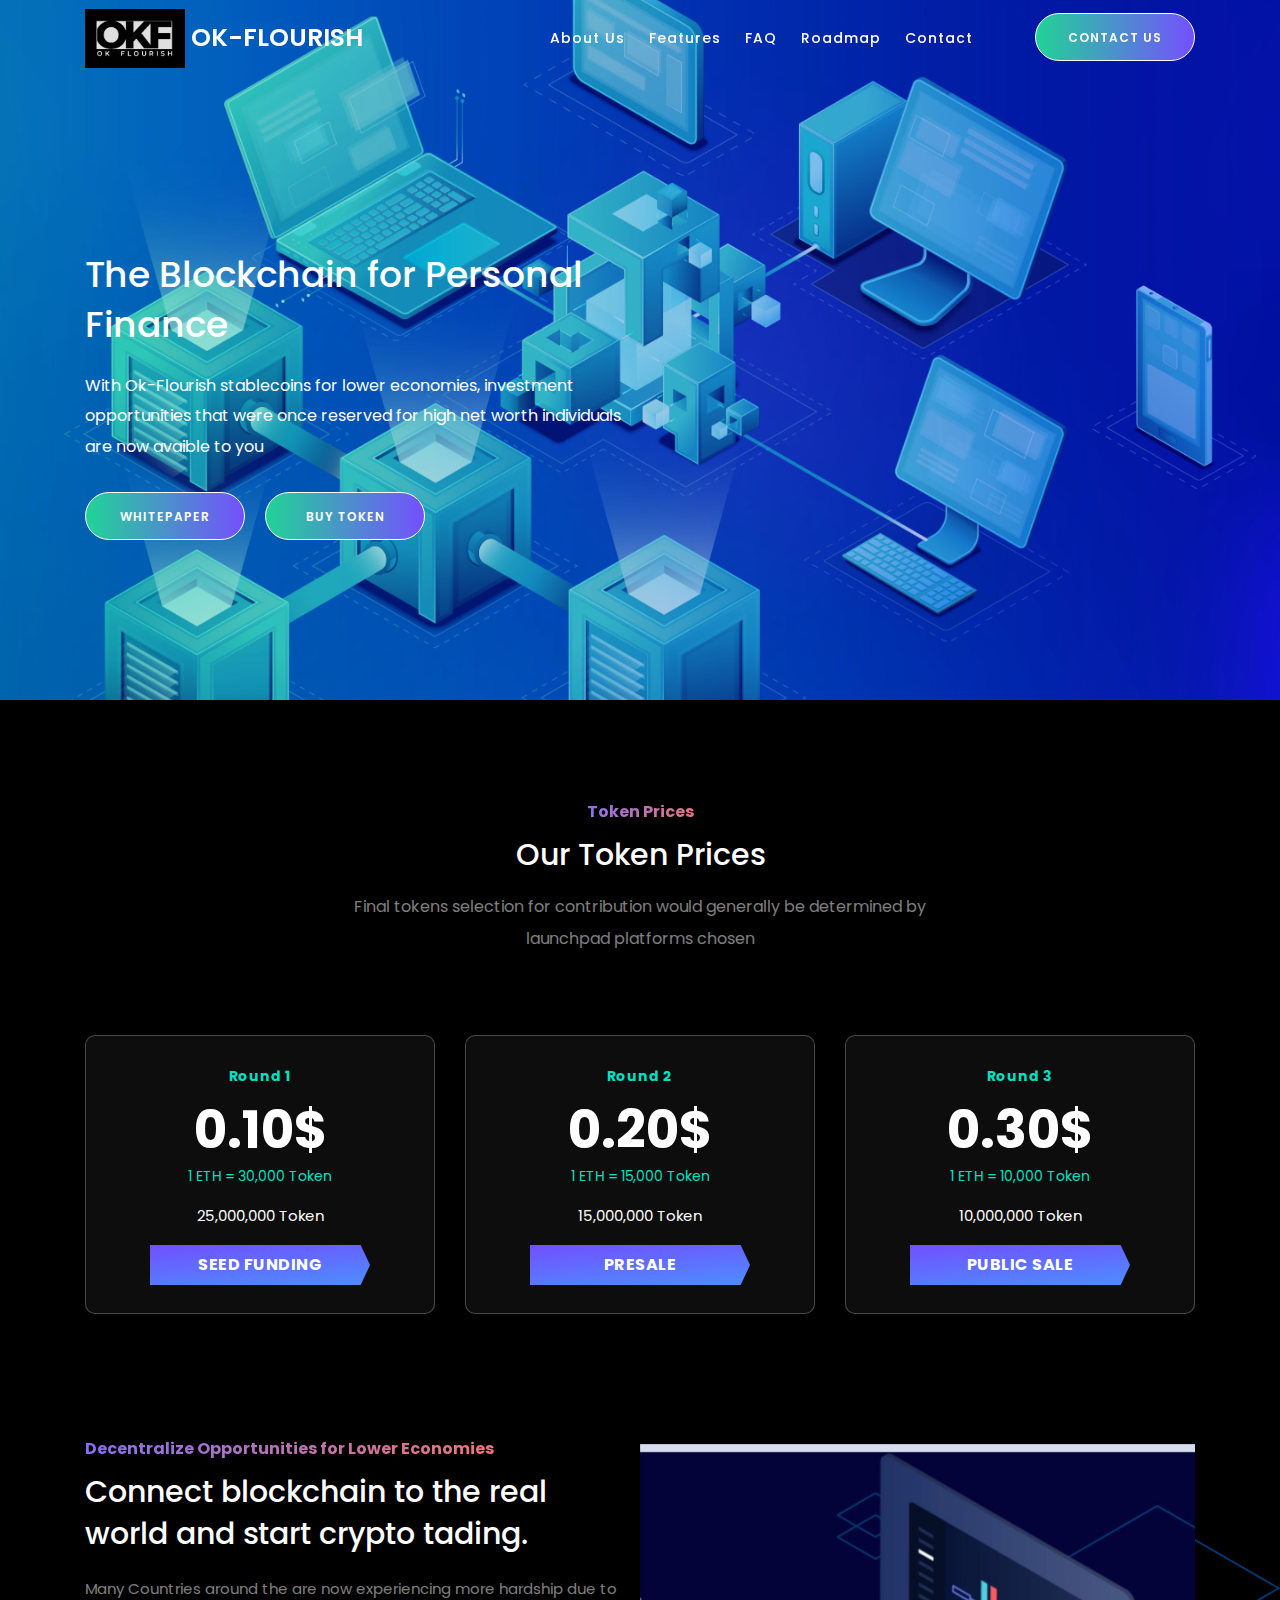
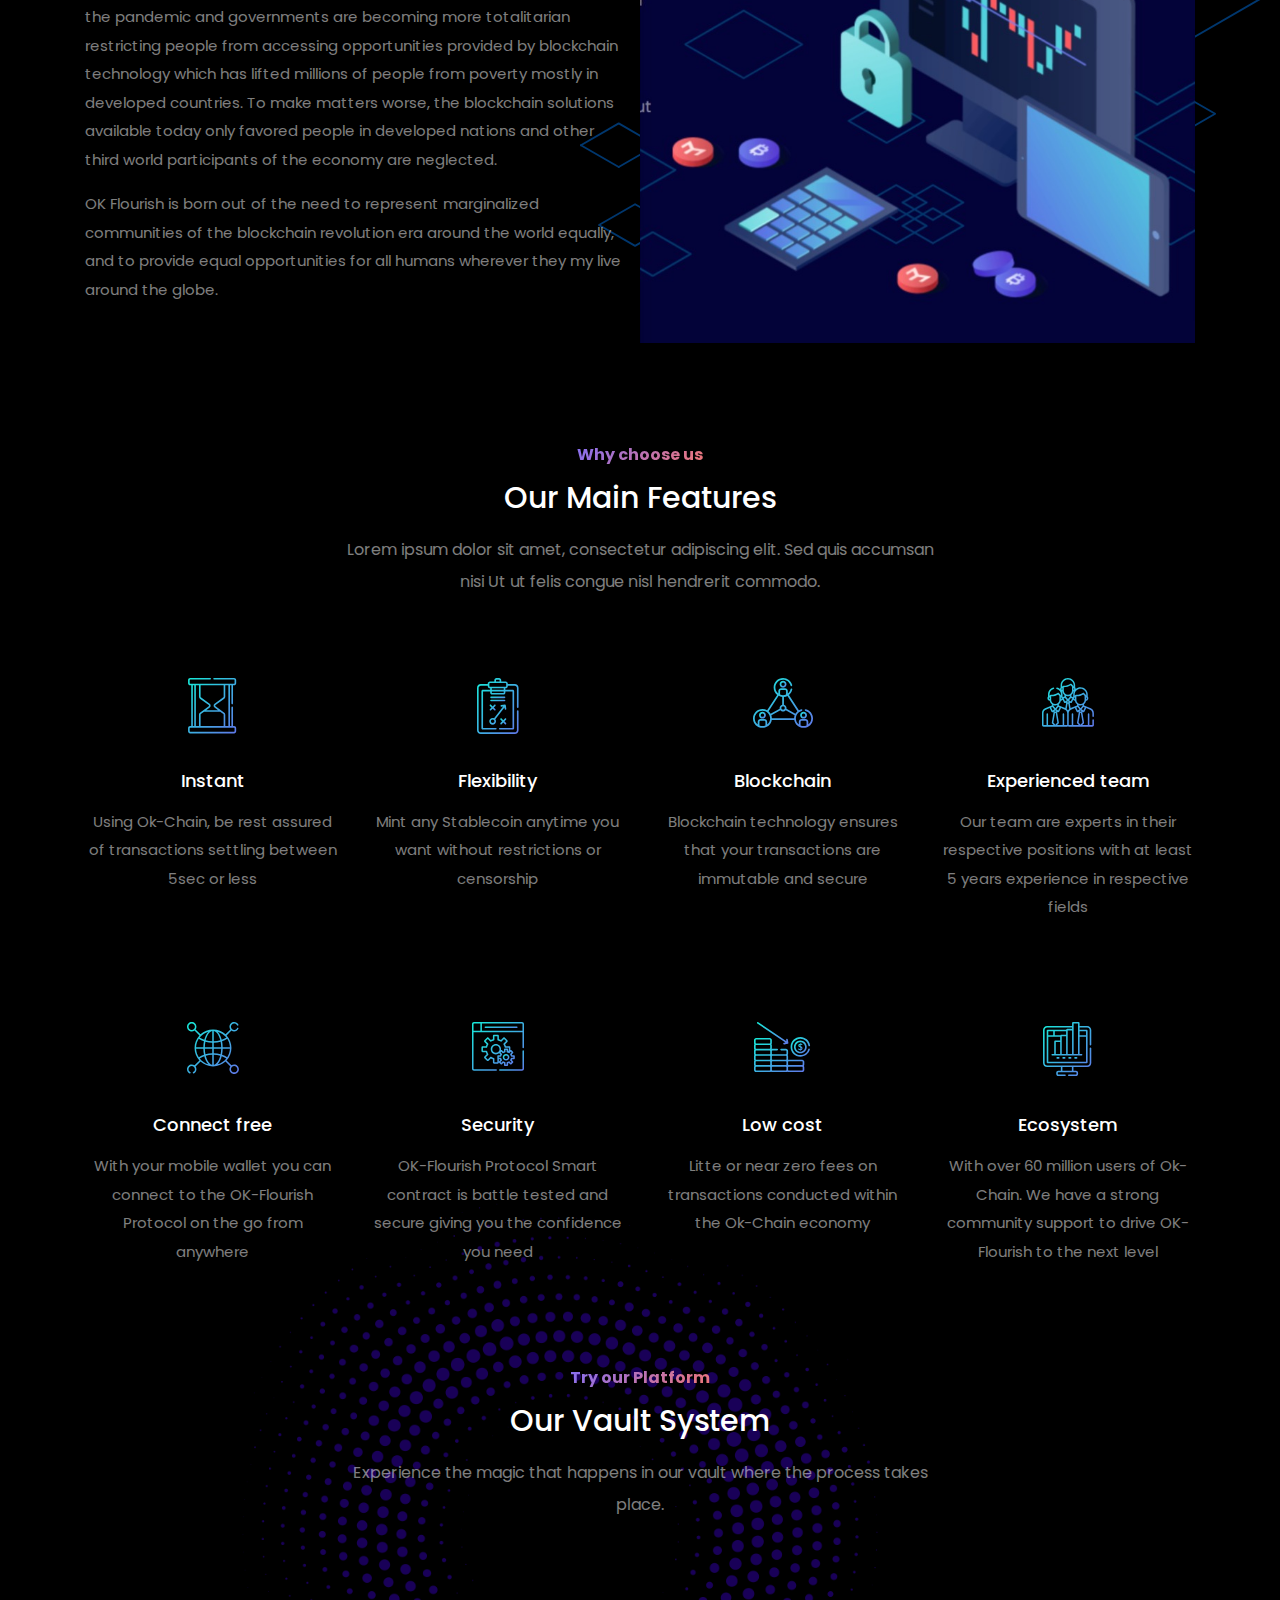
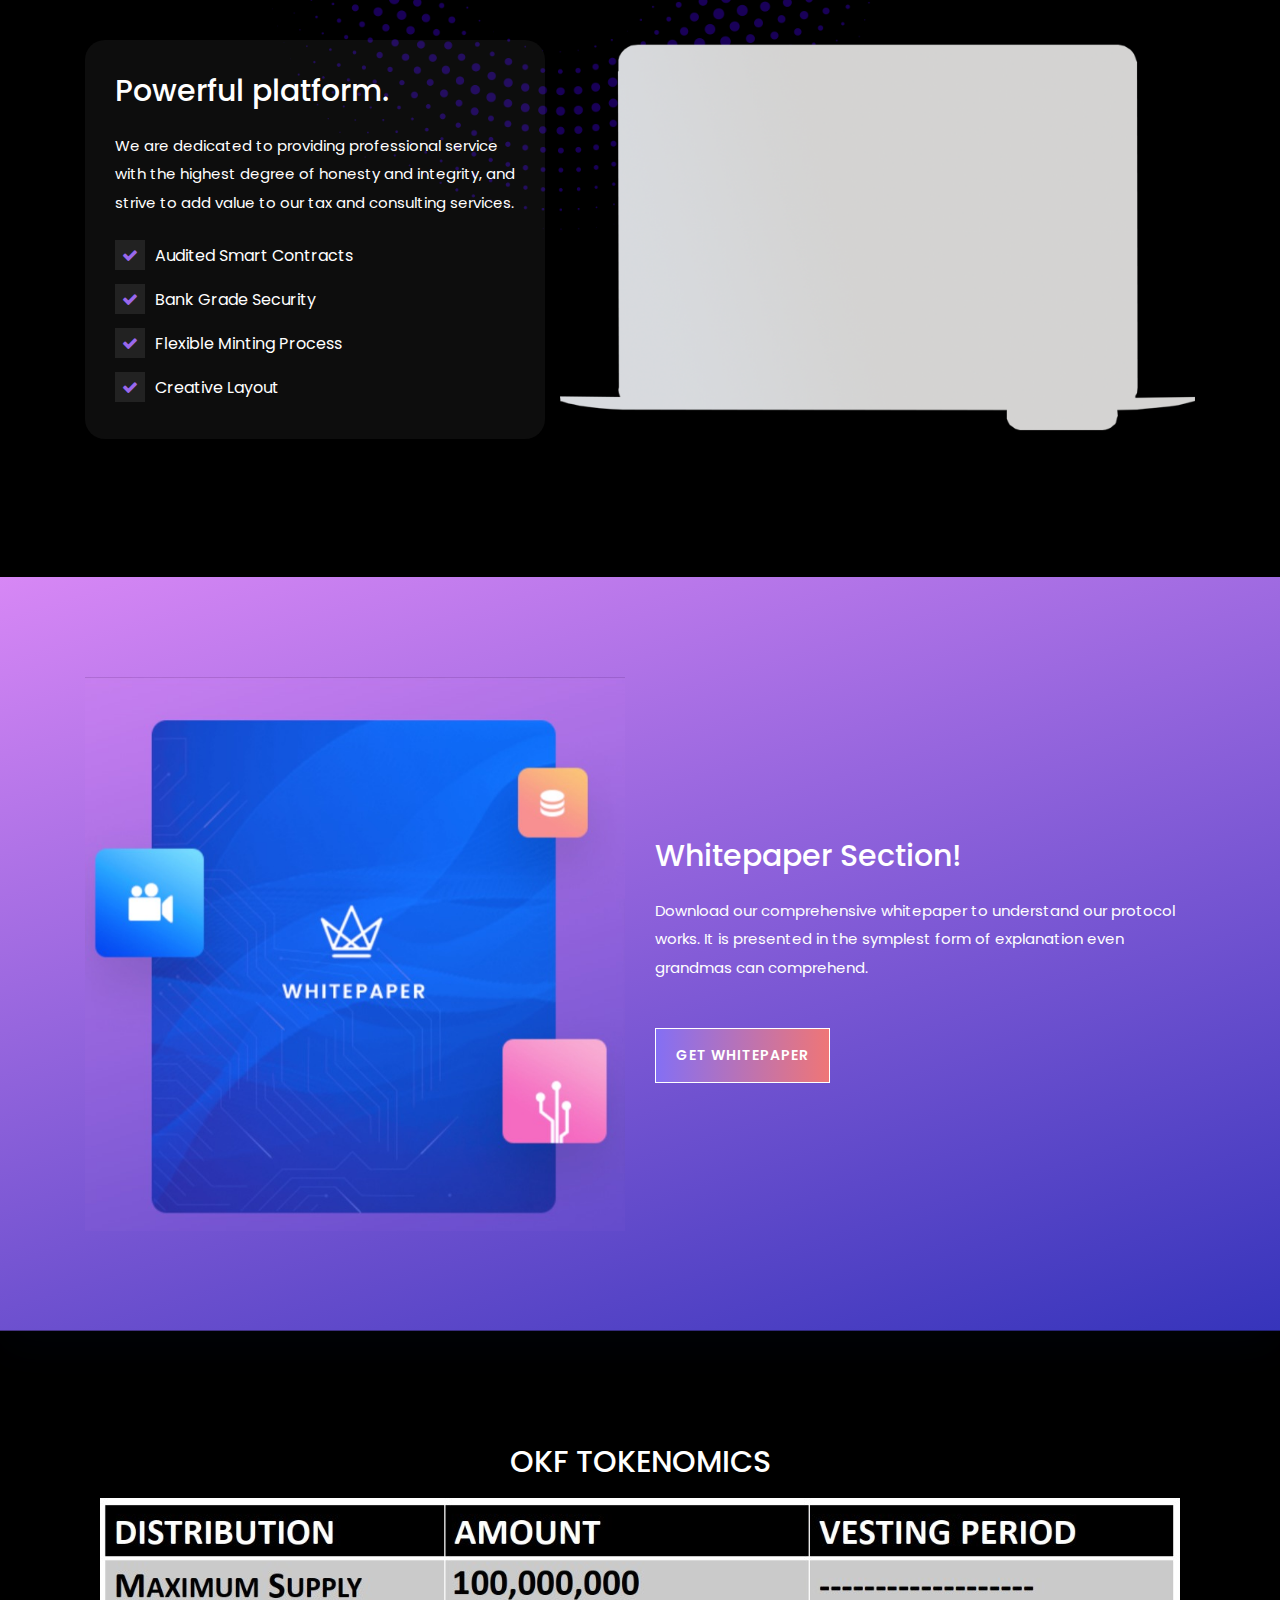
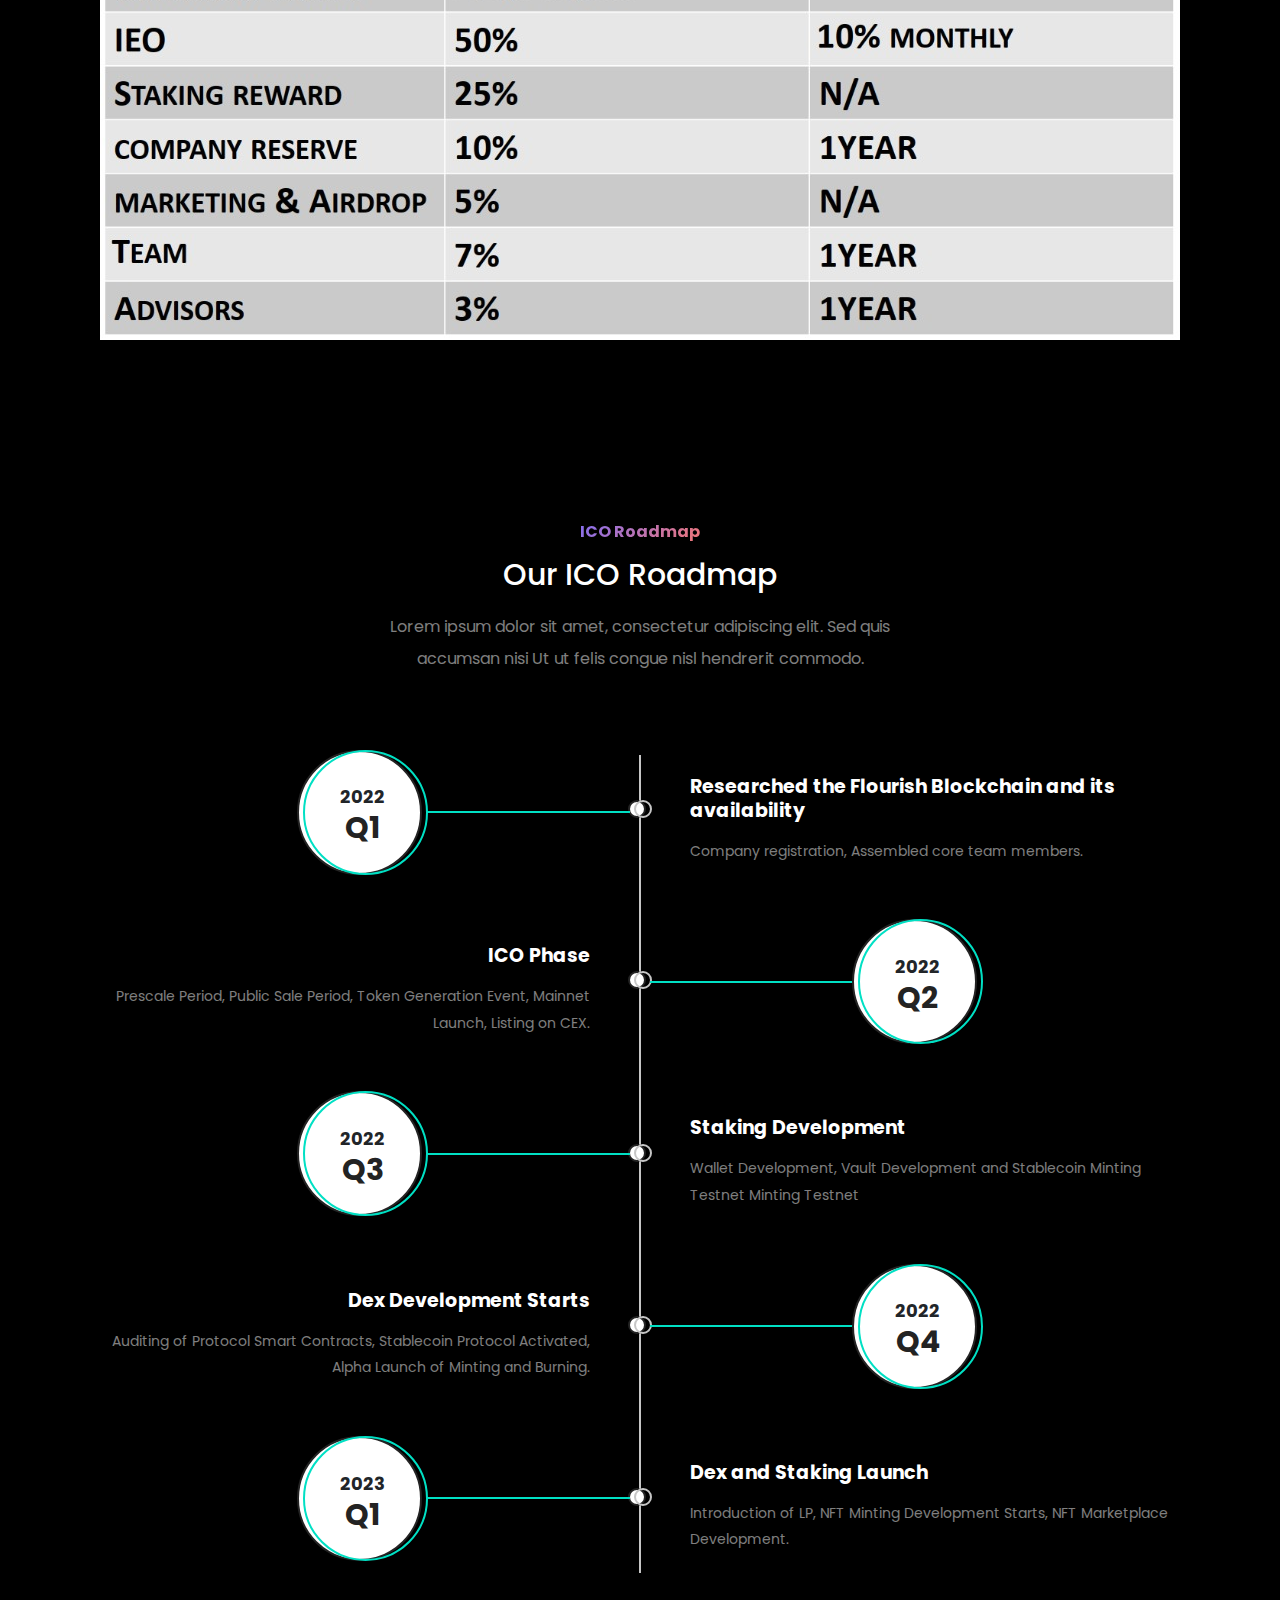
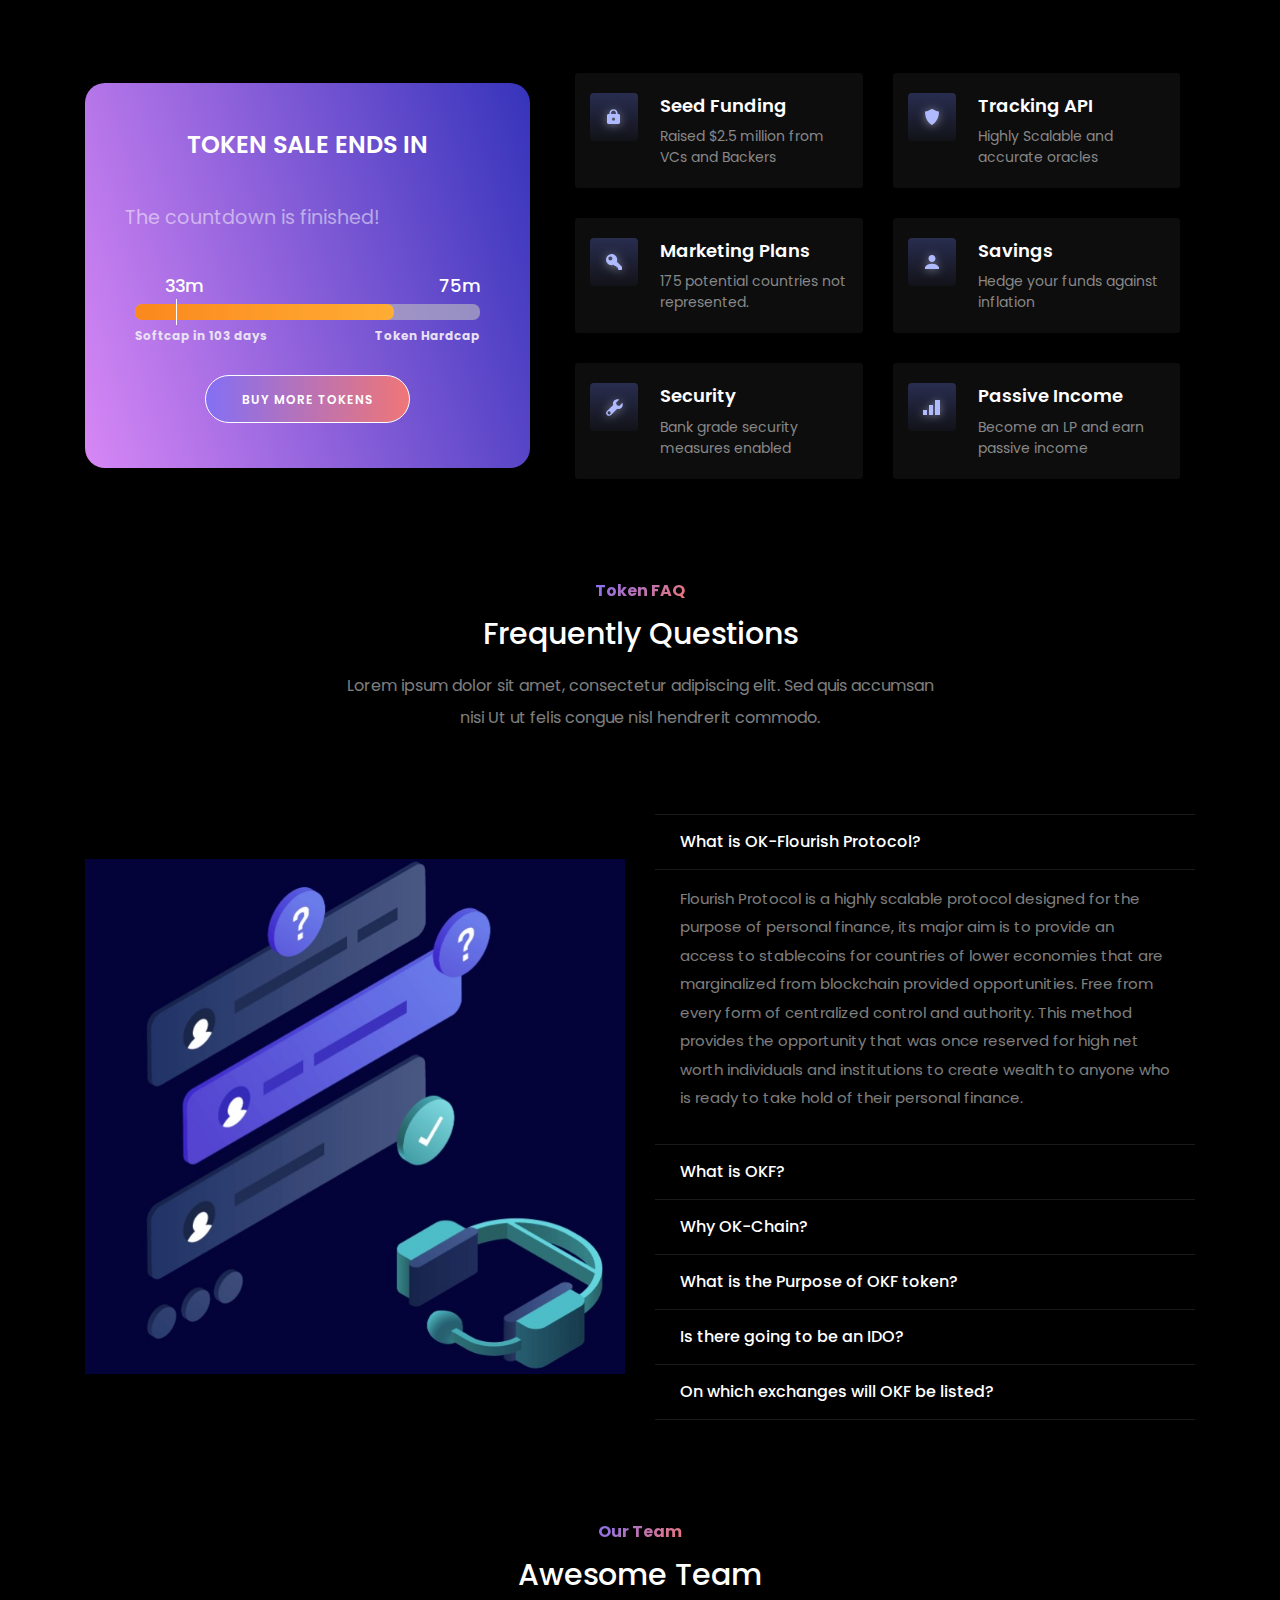
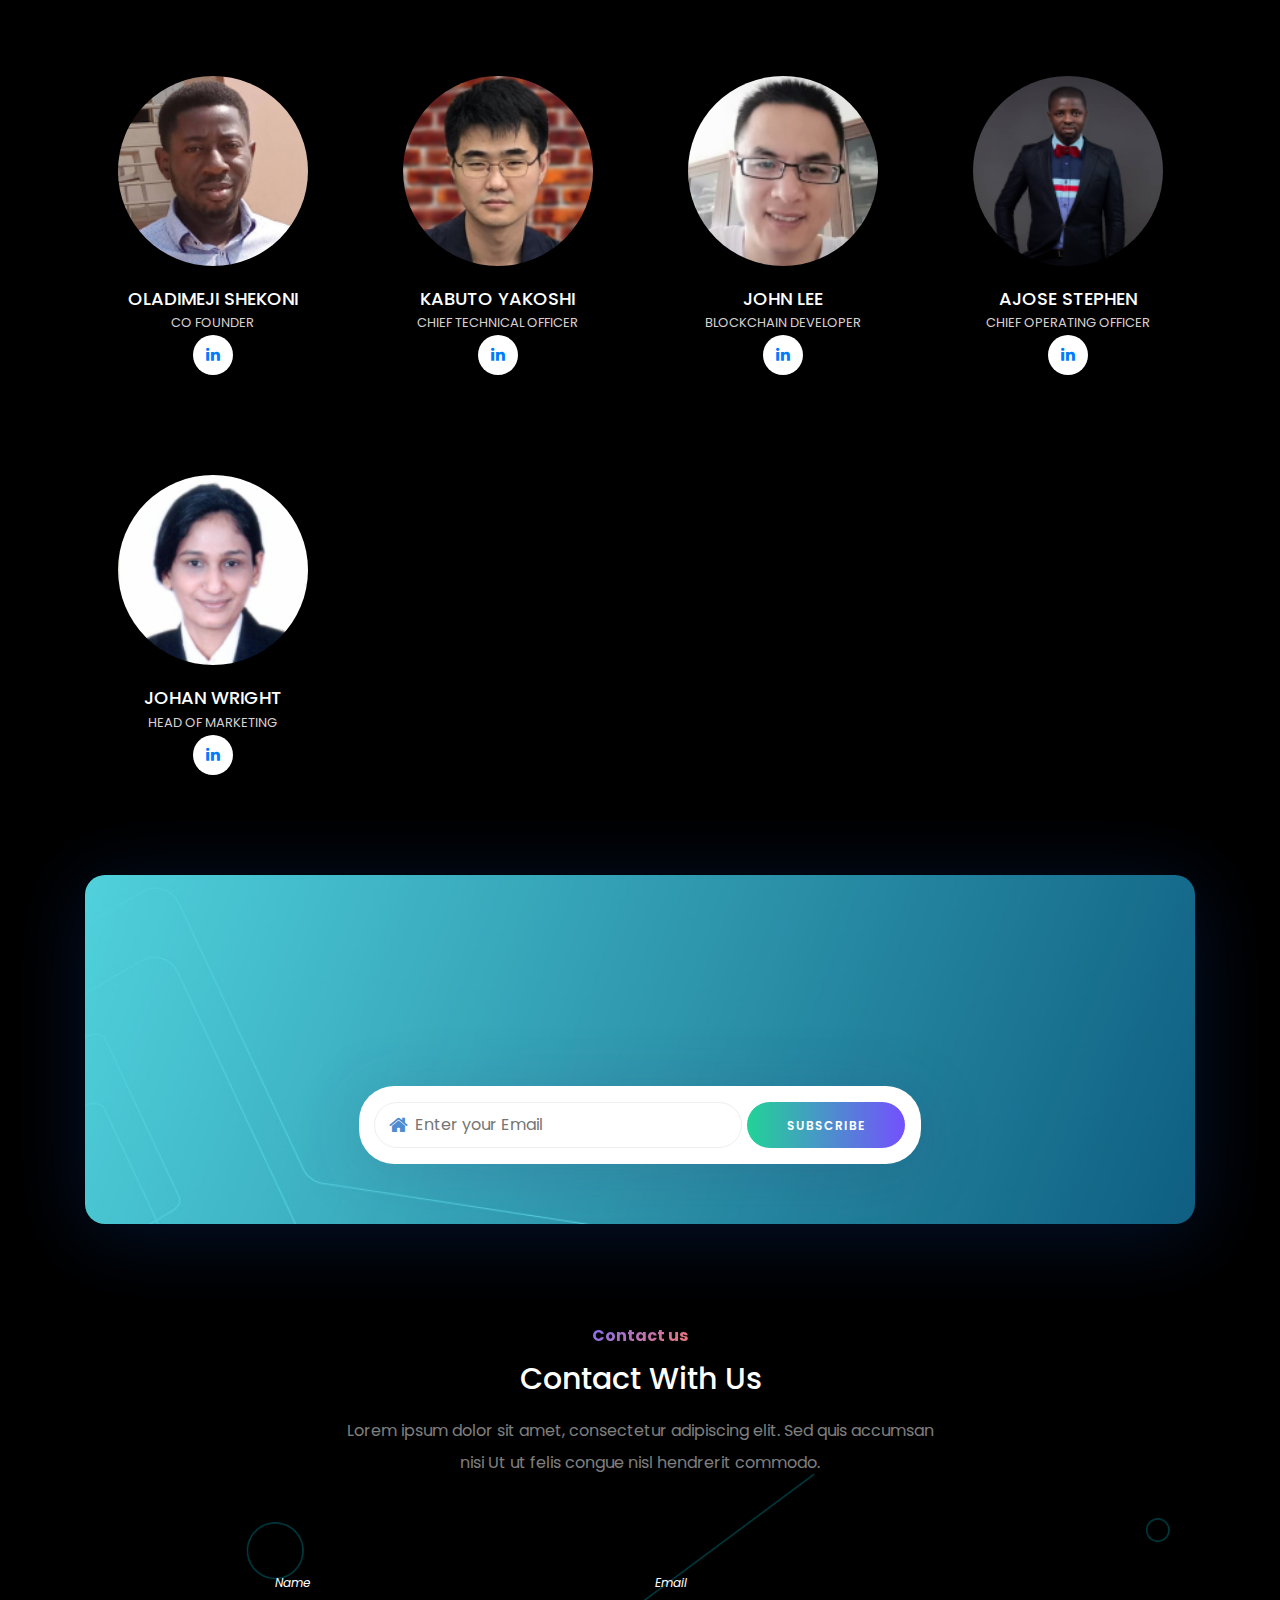
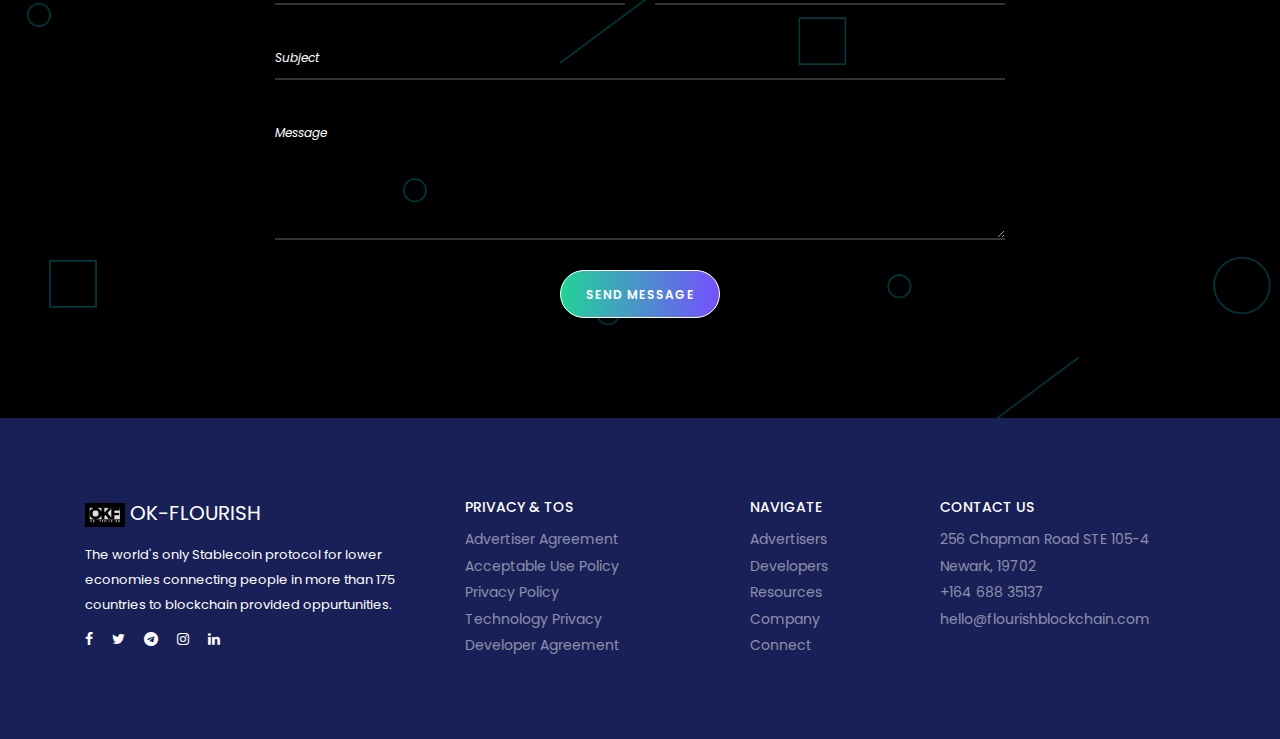
==== index.html @ 5d9175bc "updated content and added images" ====
<!DOCTYPE html>
<html lang="zxx">
  <head>
    <meta charset="UTF-8" />
    <meta name="description" content="" />
    <meta http-equiv="X-UA-Compatible" content="IE=edge" />
    <meta
      name="viewport"
      content="width=device-width, initial-scale=1, shrink-to-fit=no"
    />

    <!-- Title -->
    <title>OKFLOURISH</title>

    <!-- Favicon -->
    <link rel="icon" type="image/x-icon" href="img/new/favicon.ico" />

    <!-- Core Stylesheet -->
    <link rel="stylesheet" href="css/style.css" />

    <!-- Responsive Stylesheet -->
    <link rel="stylesheet" href="css/responsive.css" />
  </head>

  <body class="darker">
    <!-- Preloader -->
    <div id="preloader">
      <div class="preload-content">
        <div id="dream-load"></div>
      </div>
    </div>

    <!-- ##### Header Area Start ##### -->
    <nav class="navbar navbar-expand-lg navbar-white fixed-top" id="banner">
      <div class="container">
        <!-- Brand -->
        <a class="navbar-brand" style="font-variant: small-caps" href="#"
          ><span
            ><img width="100px" src="img/new/okflourish-logo.jpeg" alt="logo"
          /></span>
          OK-FLOURISH</a
        >

        <!-- Toggler/collapsibe Button -->
        <button
          class="navbar-toggler"
          type="button"
          data-toggle="collapse"
          data-target="#collapsibleNavbar"
        >
          <span class="navbar-toggler-icon"></span>
        </button>

        <!-- Navbar links -->
        <div class="collapse navbar-collapse" id="collapsibleNavbar">
          <ul class="navbar-nav ml-auto">
            <!-- <li class="nav-item dropdown">
                        <a class="nav-link dropdown-toggle" href="#" id="navbardrop" data-toggle="dropdown">Home</a>
                        <div class="dropdown-menu">
                            <a class="dropdown-item" href="index-demo-1.html">Home style 1</a>
                            <a class="dropdown-item" href="index-demo-2.html">Home style 2</a>
                            <a class="dropdown-item" href="index-demo-3.html">Home style 3</a>
                            <a class="dropdown-item" href="index-demo-4.html">Home style 4</a>
                            <a class="dropdown-item" href="index-demo-5.html">Home style 5</a>
                            <a class="dropdown-item" href="index-demo-6.html">Home style 6</a>
                        </div>
                    </li> -->
            <li class="nav-item">
              <a class="nav-link" href="#about">About Us</a>
            </li>
            <li class="nav-item">
              <a class="nav-link" href="#services">Features</a>
            </li>
            <li class="nav-item">
              <a class="nav-link" href="#faq">FAQ</a>
            </li>
            <li class="nav-item">
              <a class="nav-link" href="#roadmap">Roadmap</a>
            </li>
            <li class="nav-item">
              <a class="nav-link" href="#contact">Contact</a>
            </li>
            <li class="lh-55px">
              <a href="#" class="btn more-btn ml-50">Contact Us</a>
            </li>
          </ul>
        </div>
      </div>
    </nav>
    <!-- ##### Header Area End ##### -->

    <!-- ##### Welcome Area Start ##### -->
    <section class="hero-section moving section-padding" id="home">
      <!-- Hero Content -->
      <div class="hero-section-content">
        <div class="container">
          <div class="row align-items-center">
            <!-- Welcome Content -->
            <div class="col-12 col-lg-6 col-md-12">
              <div class="welcome-content">
                <div class="promo-section">
                  <!-- <h3 class="special-head dark">Creative landing page template</h3> -->
                </div>
                <h1 class="fadeInUp" data-wow-delay="0.2s">
                  The Blockchain for Personal Finance
                </h1>
                <p class="w-text fadeInUp" data-wow-delay="0.3s">
                  With Ok-Flourish stablecoins for lower economies, investment
                  opportunities that were once reserved for high net worth
                  individuals are now avaible to you
                </p>
                <div class="dream-btn-group fadeInUp" data-wow-delay="0.4s">
                  <a href="#" class="btn more-btn mr-3">Whitepaper</a>
                  <a href="#" class="btn more-btn">Buy Token</a>
                </div>
              </div>
            </div>
            <div class="col-lg-6">
              <div class="illusto-2 fadeInUp" data-wow-delay="0.5s">
                <!-- <img src="img/core-img/about-3.png" alt=""> -->
              </div>
            </div>
          </div>
        </div>
      </div>
    </section>
    <!-- ##### Welcome Area End ##### -->

    <div class="clearfix"></div>
    <!-- You're working in this section  -->
    <section class="features section-padding-100-70">
      <div class="container">
        <div class="section-heading text-center">
          <!-- Dream Dots -->
          <div
            class="dream-dots justify-content-center fadeInUp"
            data-wow-delay="0.2s"
          >
            <span>Token Prices</span>
          </div>
          <h2 class="fadeInUp" data-wow-delay="0.3s">Our Token Prices</h2>
          <p class="fadeInUp" data-wow-delay="0.4s">
            Final tokens selection for contribution would generally be
            determined by launchpad platforms chosen
          </p>
        </div>
        <!-- SEED FUNDING -->
        <div class="row align-items-center">
          <div class="col-lg-4 col-sm-6 col-xs-12">
            <div class="pricing-item">
              <h4>Round 1</h4>
              <h3><strong class="xzc-1-month">0.10$</strong></h3>
              <span>1 ETH = 30,000 Token</span>
              <div class="pricing">25,000,000 Token</div>
              <label><strong>SEED FUNDING</strong></label>
            </div>
          </div>
          <!-- PRESALE -->
          <div class="col-lg-4 col-sm-6 col-xs-12">
            <div class="pricing-item">
              <h4>Round 2</h4>
              <h3><strong class="xzc-1-month">0.20$</strong></h3>
              <span>1 ETH = 15,000 Token</span>
              <div class="pricing">15,000,000 Token</div>
              <label><strong>PRESALE</strong></label>
            </div>
          </div>
          <!-- PUBLIC SALE -->
          <div class="col-lg-4 col-sm-6 col-xs-12">
            <div class="pricing-item">
              <h4>Round 3</h4>
              <h3><strong class="xzc-1-month">0.30$</strong></h3>
              <span>1 ETH = 10,000 Token</span>
              <div class="pricing">10,000,000 Token</div>
              <label><strong>PUBLIC SALE</strong></label>
            </div>
          </div>
          <!-- <div class="col-lg-3 col-sm-6 col-xs-12">
            <div class="pricing-item">
              <h4>Round 4</h4>
              <h3><strong class="xzc-1-month">1.96$</strong></h3>
              <span>1 ETH = 500 Token</span>
              <div class="pricing">15,000,000 Token</div>
              <label><strong>15% bonus</strong></label>
            </div>
          </div> -->
        </div>
      </div>
    </section>

    <!-- ##### About Us Area Start ##### -->
    <section class="about-us-area section-padding-0-100 clearfix">
      <div class="container">
        <div class="row align-items-center">
          <div class="col-12 col-lg-6 offset-lg-0">
            <div class="who-we-contant">
              <div class="dream-dots text-left fadeInUp" data-wow-delay="0.2s">
                <span class="gradient-text"
                  >Decentralize Opportunities for Lower Economies</span
                >
              </div>
              <h4 class="fadeInUp" data-wow-delay="0.3s">
                Connect blockchain to the real world and start crypto tading.
              </h4>
              <p class="fadeInUp" data-wow-delay="0.4s">
                Many Countries around the are now experiencing more hardship due
                to the pandemic and governments are becoming more totalitarian
                restricting people from accessing opportunities provided by
                blockchain technology which has lifted millions of people from
                poverty mostly in developed countries. To make matters worse,
                the blockchain solutions available today only favored people in
                developed nations and other third world participants of the
                economy are neglected.
              </p>
              <p class="fadeInUp" data-wow-delay="0.5s">
                OK Flourish is born out of the need to represent marginalized
                communities of the blockchain revolution era around the world
                equally, and to provide equal opportunities for all humans
                wherever they my live around the globe.
              </p>
              <!-- <a
                class="btn more-btn mt-30 fadeInUp"
                data-wow-delay="0.6s"
                href="#"
                >Read More</a
              > -->
            </div>
          </div>

          <img
            class="supportImg"
            src="img/svg/trading-strokes.svg"
            alt="image"
          />
          <div
            class="col-12 col-lg-6 offset-lg-0 col-md-12 mt-30 no-padding-left"
          >
            <div
              class="welcome-meter floating-anim fadeInUp"
              data-wow-delay="0.7s"
            >
              <img src="img/new/welcome-meter.jpg" alt="" />
            </div>
          </div>
        </div>
      </div>
    </section>
    <!-- ##### About Us Area End ##### -->

    <!-- ##### Our Services Area Start ##### -->
    <section class="our_services_area section-padding-0-0 clearfix">
      <div class="container">
        <div class="section-heading text-center">
          <!-- Dream Dots -->
          <div
            class="dream-dots justify-content-center fadeInUp"
            data-wow-delay="0.2s"
          >
            <span>Why choose us</span>
          </div>
          <h2 class="fadeInUp" data-wow-delay="0.3s">Our Main Features</h2>
          <p class="fadeInUp" data-wow-delay="0.4s">
            Lorem ipsum dolor sit amet, consectetur adipiscing elit. Sed quis
            accumsan nisi Ut ut felis congue nisl hendrerit commodo.
          </p>
        </div>

        <div class="row">
          <div class="col-12 col-md-6 col-lg-3">
            <!-- Content -->
            <div
              class="service_single_content text-center mb-100 fadeInUp"
              data-wow-delay="0.2s"
            >
              <!-- Icon -->
              <div class="service_icon">
                <img src="img/features/feature-1.svg" alt="" />
              </div>
              <h6>Instant</h6>
              <p>
                Using Ok-Chain, be rest assured of transactions settling between
                5sec or less
              </p>
            </div>
          </div>
          <div class="col-12 col-md-6 col-lg-3">
            <!-- Content -->
            <div
              class="service_single_content text-center mb-100 fadeInUp"
              data-wow-delay="0.3s"
            >
              <!-- Icon -->
              <div class="service_icon">
                <img src="img/features/feature-2.svg" alt="" />
              </div>
              <h6>Flexibility</h6>
              <p>
                Mint any Stablecoin anytime you want without restrictions or
                censorship
              </p>
            </div>
          </div>
          <div class="col-12 col-md-6 col-lg-3">
            <!-- Content -->
            <div
              class="service_single_content text-center mb-100 fadeInUp"
              data-wow-delay="0.4s"
            >
              <!-- Icon -->
              <div class="service_icon">
                <img src="img/features/feature-3.svg" alt="" />
              </div>
              <h6>Blockchain</h6>
              <p>
                Blockchain technology ensures that your transactions are
                immutable and secure
              </p>
            </div>
          </div>
          <div class="col-12 col-md-6 col-lg-3">
            <!-- Content -->
            <div
              class="service_single_content text-center mb-100 fadeInUp"
              data-wow-delay="0.5s"
            >
              <!-- Icon -->
              <div class="service_icon">
                <img src="img/features/feature-4.svg" alt="" />
              </div>
              <h6>Experienced team</h6>
              <p>
                Our team are experts in their respective positions with at least
                5 years experience in respective fields
              </p>
            </div>
          </div>
          <div class="col-12 col-md-6 col-lg-3">
            <!-- Content -->
            <div
              class="service_single_content text-center mb-100 fadeInUp"
              data-wow-delay="0.6s"
            >
              <!-- Icon -->
              <div class="service_icon">
                <img src="img/features/feature-5.svg" alt="" />
              </div>
              <h6>Connect free</h6>
              <p>
                With your mobile wallet you can connect to the OK-Flourish
                Protocol on the go from anywhere
              </p>
            </div>
          </div>
          <div class="col-12 col-md-6 col-lg-3">
            <!-- Content -->
            <div
              class="service_single_content text-center mb-100 fadeInUp"
              data-wow-delay="0.7s"
            >
              <!-- Icon -->
              <div class="service_icon">
                <img src="img/features/feature-6.svg" alt="" />
              </div>
              <h6>Security</h6>
              <p>
                OK-Flourish Protocol Smart contract is battle tested and secure
                giving you the confidence you need
              </p>
            </div>
          </div>
          <div class="col-12 col-md-6 col-lg-3">
            <!-- Content -->
            <div
              class="service_single_content text-center mb-100 fadeInUp"
              data-wow-delay="0.7s"
            >
              <!-- Icon -->
              <div class="service_icon">
                <img src="img/features/feature-7.svg" alt="" />
              </div>
              <h6>Low cost</h6>
              <p>
                Litte or near zero fees on transactions conducted within the
                Ok-Chain economy
              </p>
            </div>
          </div>
          <div class="col-12 col-md-6 col-lg-3">
            <!-- Content -->
            <div
              class="service_single_content text-center mb-100 fadeInUp"
              data-wow-delay="0.7s"
            >
              <!-- Icon -->
              <div class="service_icon">
                <img src="img/features/feature-8.svg" alt="" />
              </div>
              <h6>Ecosystem</h6>
              <p>
                With over 60 million users of Ok-Chain. We have a strong
                community support to drive OK-Flourish to the next level
              </p>
            </div>
          </div>
        </div>
      </div>
    </section>

    <section class="features section-padding-0-100">
      <div class="container">
        <div class="section-heading text-center">
          <!-- Dream Dots -->
          <div
            class="dream-dots justify-content-center fadeInUp"
            data-wow-delay="0.2s"
          >
            <span>Try our Platform</span>
          </div>
          <h2 class="fadeInUp" data-wow-delay="0.3s">Our Vault System</h2>
          <p class="fadeInUp" data-wow-delay="0.4s">
            Experience the magic that happens in our vault where the process
            takes place.
          </p>
        </div>
        <div class="row align-items-center">
          <div
            class="service-img-wrapper col-lg-5 col-md-12 col-sm-12 no-padding-right"
          >
            <div class="features-list">
              <div class="who-we-contant">
                <h4 class="w-text fadeInUp" data-wow-delay="0.3s">
                  Powerful platform.
                </h4>
                <p class="w-text fadeInUp" data-wow-delay="0.4s">
                  We are dedicated to providing professional service with the
                  highest degree of honesty and integrity, and strive to add
                  value to our tax and consulting services.
                </p>
              </div>
              <ul class="list-marked">
                <li class="text-white">
                  <i class="fa fa-check"></i>Audited Smart Contracts
                </li>
                <li class="text-white">
                  <i class="fa fa-check"></i>Bank Grade Security
                </li>
                <li class="text-white">
                  <i class="fa fa-check"></i>Flexible Minting Process
                </li>
                <li class="text-white">
                  <i class="fa fa-check"></i>Creative Layout
                </li>
              </ul>
              <!-- <a
                class="btn more-btn mt-30 fadeInUp"
                data-wow-delay="0.6s"
                href="#"
                >Read More</a
              > -->
            </div>
          </div>

          <div class="service-img-wrapper col-lg-7 col-md-12 col-sm-12 mt-s">
            <div class="image-box">
              <img
                src="img/core-img/platform.png"
                class="center-block img-responsive phone-img"
                alt=""
              />
              <img
                src="img/core-img/rings.png"
                class="center-block img-responsive rings"
                alt=""
              />
            </div>
          </div>
        </div>
      </div>
    </section>

    <div class="clearfix"></div>

    <!-- ##### Our Trial Area End ##### -->
    <section class="spread-map download">
      <div class="container">
        <div class="row align-items-center">
          <div class="col-lg-6 col-xs-12">
            <div class="welcome-meter fadeInUp" data-wow-delay="0.7s">
              <img src="img/new/whitepaper.jpg" class="center-block" alt="" />
            </div>
          </div>
          <div class="col-lg-6 col-xs-12 mt-s">
            <div class="who-we-contant">
              <div class="dream-dots text-left fadeInUp" data-wow-delay="0.2s">
                <img src="img/svg/section-icon-11.svg" alt="" />
              </div>
              <h4 class="text-white fadeInUp" data-wow-delay="0.3s">
                <!-- Downoad Our Whitepaper -->
                Whitepaper Section!
              </h4>
              <p class="text-white">
                Download our comprehensive whitepaper to understand our protocol
                works. It is presented in the symplest form of explanation even
                grandmas can comprehend.
              </p>
              <a
                class="btn dream-btn mt-30 fadeInUp"
                data-wow-delay="0.6s"
                href="./docs/OK-Flourish-Whitepaper.pdf"
                target="_blank"
              >
                Get Whitepaper
              </a>
            </div>
          </div>
        </div>
      </div>
    </section>

    <section class="token-distribution section-padding-100-85">
      <div class="container">
        <div class="section-heading text-center">
          <!-- Dream Dots -->
          <div
            class="dream-dots justify-content-center fadeInUp"
            data-wow-delay="0.2s"
          >
            <!-- <span>OUR ICO DISTRIBUTION</span> -->
          </div>
          <h2 class="fadeInUp" data-wow-delay="0.3s">OKF TOKENOMICS</h2>
          <!-- <p class="fadeInUp" data-wow-delay="0.4s">
            Lorem ipsum dolor sit amet, consectetur adipiscing elit. Sed quis
            accumsan nisi Ut ut felis congue nisl hendrerit commodo.
          </p> -->
          <img src="./img/new/okf-tokenomics.jpg" alt="">
        </div>

        <!-- <div class="row align-items-center">
          <div class="col-lg-6 col-sm-12">
            <div class=" ">
              <h2 class="text-center mb-30 fadeInUp" data-wow-delay="0.3s">
                Funds Allocation
              </h2>
              <img
                src="img/core-img/distribution.png"
                class="center-block"
                alt=""
              />
            </div>
          </div>
          <div class="col-lg-6 col-sm-12 mt-s">
            <h2 class="text-center mb-30 fadeInUp" data-wow-delay="0.3s">
              Token Distribution
            </h2>
            <div class="row">
              <div class="col-sm-4">
                <div class="">
                  <img
                    src="img/core-img/graph-11.png"
                    class="center-block"
                    alt=""
                  />
                </div>
              </div>
              <div class="col-sm-8">
                <div class="token-info">
                  <div class="info-wrapper one">
                    <div class="token-icon">12</div>
                    <div class="token-descr">Overhead Token Distribution</div>
                  </div>
                </div>
                <div class="token-info">
                  <div class="info-wrapper two">
                    <div class="token-icon">23</div>
                    <div class="token-descr">Supporting Blockchain</div>
                  </div>
                </div>

                <div class="token-info">
                  <div class="info-wrapper four">
                    <div class="token-icon">08</div>
                    <div class="token-descr">Engineers and R&D</div>
                  </div>
                </div>
                <div class="token-info">
                  <div class="info-wrapper five">
                    <div class="token-icon">07</div>
                    <div class="token-descr">Paltform Operations</div>
                  </div>
                </div>
                <div class="token-info">
                  <div class="info-wrapper three">
                    <div class="token-icon">05</div>
                    <div class="token-descr">Network Growth Marketing</div>
                  </div>
                </div>
                <div class="token-info">
                  <div class="info-wrapper six">
                    <div class="token-icon">08</div>
                    <div class="token-descr">Oracle Network Developers</div>
                  </div>
                </div>
                <div class="token-info">
                  <div class="info-wrapper seven">
                    <div class="token-icon">05</div>
                    <div class="token-descr">Engineers and R&D</div>
                  </div>
                </div>
                <div class="token-info">
                  <div class="info-wrapper eight">
                    <div class="token-icon">27</div>
                    <div class="token-descr">Paltform Operations</div>
                  </div>
                </div>
              </div>
            </div>
          </div>
        </div> -->
      </div>
    </section>

    <section class="roadmap section-padding-0-0" id="roadmap">
      <div class="section-heading text-center">
        <!-- Dream Dots -->
        <div
          class="dream-dots justify-content-center fadeInUp"
          data-wow-delay="0.2s"
        >
          <span>ICO Roadmap</span>
        </div>
        <h2 class="fadeInUp" data-wow-delay="0.3s">Our ICO Roadmap</h2>
        <p class="fadeInUp" data-wow-delay="0.4s">
          Lorem ipsum dolor sit amet, consectetur adipiscing elit. Sed quis
          accumsan nisi Ut ut felis congue nisl hendrerit commodo.
        </p>
      </div>
      <div class="container">
        <div class="row">
          <div class="col-md-12">
            <div class="main-timeline">
              <!-- 1 -->
              <div class="timeline">
                <div class="icon"></div>
                <div class="date-content">
                  <div class="date-outer">
                    <span class="date">
                      <span class="month">2022</span>
                      <span class="year">Q1</span>
                    </span>
                  </div>
                </div>
                <div class="timeline-content">
                  <h5 class="title">
                    Researched the Flourish Blockchain and its availability
                  </h5>
                  <p class="description text-light-gray">
                    Company registration, Assembled core team members.
                  </p>
                </div>
              </div>
              <!-- 2 -->
              <div class="timeline">
                <div class="icon"></div>
                <div class="date-content">
                  <div class="date-outer">
                    <span class="date">
                      <span class="month"> 2022</span>
                      <span class="year">Q2</span>
                    </span>
                  </div>
                </div>
                <div class="timeline-content">
                  <h5 class="title">ICO Phase</h5>
                  <p class="description text-light-gray">
                    Prescale Period, Public Sale Period, Token Generation Event,
                    Mainnet Launch, Listing on CEX.
                  </p>
                </div>
              </div>
              <!-- 3 -->
              <div class="timeline">
                <div class="icon"></div>
                <div class="date-content">
                  <div class="date-outer">
                    <span class="date">
                      <span class="month">2022</span>
                      <span class="year">Q3</span>
                    </span>
                  </div>
                </div>
                <div class="timeline-content">
                  <h5 class="title">Staking Development</h5>
                  <p class="description text-light-gray">
                    Wallet Development, Vault Development and Stablecoin Minting
                    Testnet Minting Testnet
                  </p>
                </div>
              </div>
              <!-- 4 -->
              <div class="timeline">
                <div class="icon"></div>
                <div class="date-content">
                  <div class="date-outer">
                    <span class="date">
                      <span class="month">2022</span>
                      <span class="year">Q4</span>
                    </span>
                  </div>
                </div>
                <div class="timeline-content">
                  <h5 class="title">Dex Development Starts</h5>
                  <p class="description text-light-gray">
                    Auditing of Protocol Smart Contracts, Stablecoin Protocol
                    Activated, Alpha Launch of Minting and Burning.
                  </p>
                </div>
              </div>
              <!-- 5 -->
              <div class="timeline">
                <div class="icon"></div>
                <div class="date-content">
                  <div class="date-outer">
                    <span class="date">
                      <span class="month">2023</span>
                      <span class="year">Q1</span>
                    </span>
                  </div>
                </div>
                <div class="timeline-content">
                  <h5 class="title">Dex and Staking Launch</h5>
                  <p class="description text-light-gray">
                    Introduction of LP, NFT Minting Development Starts, NFT
                    Marketplace Development.
                  </p>
                </div>
              </div>
            </div>
          </div>
        </div>
      </div>
    </section>

    <!-- ##### Token Info Start ##### -->
    <div class="features2 section-padding-100-70">
      <div class="container">
        <div class="row align-items-center">
          <div
            class="col-12 col-lg-5 offset-lg-0 col-md-8 offset-md-2 col-sm-10 offset-sm-1"
          >
            <div class="ico-counter mb-30">
              <div class="counter-down">
                <div class="content">
                  <div class="conuter-header">
                    <h3 class="w-text text-center">TOKEN SALE ENDS IN</h3>
                  </div>
                  <div class="counterdown-content">
                    <!-- Countdown  -->
                    <div class="count-down titled circled text-center">
                      <div class="simple_timer"></div>
                    </div>
                    <div class="ico-progress">
                      <ul class="list-unstyled list-inline clearfix mb-10">
                        <li class="title">33m</li>
                        <li class="strength">75m</li>
                      </ul>
                      <!-- skill strength -->
                      <div class="current-progress">
                        <div
                          class="progress-bar has-gradient"
                          style="width: 75%"
                        ></div>
                      </div>
                      <span class="pull-left">Softcap in 103 days</span>
                      <span class="pull-right">Token Hardcap</span>
                    </div>
                    <div class="text-center">
                      <a
                        class="btn dream-btn mt-30 fadeInUp"
                        data-wow-delay="0.6s"
                        href="#"
                        >Buy More tokens</a
                      >
                    </div>
                  </div>
                </div>
              </div>
            </div>
          </div>
          <div class="col-12 col-lg-7 col-sm-12">
            <div class="col-lg-6 col-md-6 col-sm-12 mt-md-30">
              <div class="services-block-four v2">
                <div class="inner-box">
                  <div class="icon-img-box">
                    <img src="img/features/f1.svg" alt="" />
                  </div>
                  <h3><a href="#">Seed Funding</a></h3>
                  <div class="text">
                    Raised $2.5 million from VCs and Backers
                  </div>
                </div>
              </div>
              <div class="services-block-four v2">
                <div class="inner-box">
                  <div class="icon-img-box">
                    <img src="img/features/f2.svg" alt="" />
                  </div>
                  <h3><a href="#">Marketing Plans</a></h3>
                  <div class="text">
                    175 potential countries not represented.
                    <!-- Taking them one at a time. -->
                  </div>
                </div>
              </div>
              <div class="services-block-four v2">
                <div class="inner-box">
                  <div class="icon-img-box">
                    <img src="img/features/f3.svg" alt="" />
                  </div>
                  <h3><a href="#">Security</a></h3>
                  <div class="text">
                    Bank grade security measures enabled
                    <!-- To ensure funds and safe -->
                  </div>
                </div>
              </div>
            </div>
            <div class="col-lg-6 col-md-6 col-sm-12 mt-md-30 mt-smy-0">
              <div class="services-block-four v2">
                <div class="inner-box">
                  <div class="icon-img-box">
                    <img src="img/features/f4.svg" alt="" />
                  </div>
                  <h3><a href="#">Tracking API</a></h3>
                  <div class="text">
                    Highly Scalable and accurate oracles
                    <!-- deployed.. -->
                  </div>
                </div>
              </div>
              <div class="services-block-four v2">
                <div class="inner-box">
                  <div class="icon-img-box">
                    <img src="img/features/f5.svg" alt="" />
                  </div>
                  <h3><a href="#">Savings</a></h3>
                  <div class="text">
                    Hedge your funds against inflation
                    <!-- by saving in foreign currency. -->
                  </div>
                </div>
              </div>
              <div class="services-block-four v2">
                <div class="inner-box">
                  <div class="icon-img-box">
                    <img src="img/features/f6.svg" alt="" />
                  </div>
                  <h3><a href="#">Passive Income</a></h3>
                  <div class="text">
                    Become an LP and earn passive income
                    <!-- on your crypto. -->
                  </div>
                </div>
              </div>
            </div>
          </div>
        </div>
      </div>
    </div>

    <!-- ##### FAQ & Timeline Area Start ##### -->
    <div class="faq-timeline-area section-padding-0-85" id="faq">
      <div class="container">
        <div class="section-heading text-center">
          <!-- Dream Dots -->
          <div
            class="dream-dots justify-content-center fadeInUp"
            data-wow-delay="0.2s"
          >
            <span>Token FAQ</span>
          </div>
          <h2 class="fadeInUp" data-wow-delay="0.3s">Frequently Questions</h2>
          <p class="fadeInUp" data-wow-delay="0.4s">
            Lorem ipsum dolor sit amet, consectetur adipiscing elit. Sed quis
            accumsan nisi Ut ut felis congue nisl hendrerit commodo.
          </p>
        </div>
        <div class="row align-items-center">
          <div
            class="col-12 col-lg-6 offset-lg-0 col-md-8 offset-md-2 col-sm-12"
          >
            <img
              src="img/new/faq.jpg"
              alt=""
              class="center-block img-responsive"
            />
          </div>
          <div class="col-12 col-lg-6 col-md-12">
            <div class="dream-faq-area mt-s">
              <dl style="margin-bottom: 0">
                <!-- Single FAQ Area -->
                <dt class="wave fadeInUp" data-wow-delay="0.2s">
                  What is OK-Flourish Protocol?
                </dt>
                <dd class="fadeInUp" data-wow-delay="0.3s">
                  <p>
                    Flourish Protocol is a highly scalable protocol designed for
                    the purpose of personal finance, its major aim is to provide
                    an access to stablecoins for countries of lower economies
                    that are marginalized from blockchain provided
                    opportunities. Free from every form of centralized control
                    and authority. This method provides the opportunity that was
                    once reserved for high net worth individuals and
                    institutions to create wealth to anyone who is ready to take
                    hold of their personal finance.
                  </p>
                </dd>
                <!-- Single FAQ Area -->
                <dt class="wave fadeInUp" data-wow-delay="0.3s">
                  What is OKF?
                </dt>
                <dd>
                  <p>
                    OKF is the ticker for OK-Flourish Protocol which is built on
                    OK-Chain
                  </p>
                </dd>
                <!-- Single FAQ Area -->
                <dt class="wave fadeInUp" data-wow-delay="0.4s">
                  Why OK-Chain?
                </dt>
                <dd>
                  <p>
                    To achieve our vision we need a blockchain that is very
                    cheap in transaction fees, highly scalable, fast and EVM
                    compatible, no other Blockchain satisfies this conditions
                    better than OK-Chain
                  </p>
                </dd>
                <!-- Single FAQ Area -->
                <dt class="wave fadeInUp" data-wow-delay="0.5s">
                  What is the Purpose of OKF token?
                </dt>
                <dd>
                  <p>
                    OKF token is used together with other stablecoin like USDT
                    as a collateral to mint any stablecoin of your choice and it
                    has a maximum supply of 100,000,000
                  </p>
                </dd>
                <!-- Single FAQ Area -->
                <dt class="wave fadeInUp" data-wow-delay="0.5s">
                  Is there going to be an IDO?
                </dt>
                <dd>
                  <p>
                    Yes! We are going to have ICO on a public exchange wich will
                    be annouced soon after pre-sale has been completed. Stay
                    tuned to all our annoucement channels to get update on
                    latest development.
                  </p>
                </dd>
                <!-- Single FAQ Area -->
                <dt class="wave fadeInUp" data-wow-delay="0.5s">
                  On which exchanges will OKF be listed?
                </dt>
                <dd>
                  <p>
                    OKF will be listed on both Centralized and Decentralized
                    Exchanges. Since we shall be developing our own DEX, which
                    may take a little time. FLB would first be listed on
                    centralized exchanges shortly after ICO is completed.
                  </p>
                </dd>
              </dl>
            </div>
          </div>
        </div>
      </div>
    </div>
    <!-- ##### FAQ & Timeline Area End ##### -->

    <!-- ##### Team Area Start ##### -->
    <section class="our_team_area section-padding-100-0 clearfix" id="team">
      <div class="container">
        <div class="row">
          <div class="col-12">
            <div class="section-heading text-center">
              <!-- Dream Dots -->
              <div
                class="dream-dots justify-content-center fadeInUp"
                data-wow-delay="0.2s"
              >
                <span>Our Team</span>
              </div>
              <h2 class="fadeInUp" data-wow-delay="0.3s">Awesome Team</h2>
              <!-- <p class="fadeInUp" data-wow-delay="0.4s">
                Lorem ipsum dolor sit amet, consectetur adipiscing elit. Sed
                quis accumsan nisi Ut ut felis congue nisl hendrerit commodo.
              </p> -->
            </div>
          </div>
        </div>

        <div class="row">
          <!-- Oladimeji Shekoni -->
          <div class="col-12 col-sm-6 col-lg-3">
            <div class="single-team-member fadeInUp" data-wow-delay="0.2s">
              <!-- Image -->
              <div class="team-member-thumb">
                <img
                  src="img/new/team/oladimeji-shekoni.png"
                  class="center-block"
                  alt=""
                />
              </div>
              <!-- Team Info -->
              <div class="team-info">
                <h5 class="w-text">Oladimeji Shekoni</h5>
                <p class="g-text">Co Founder</p>
              </div>
              <!-- Social Icon -->
              <div class="team-member-social-icon">
                <a href="https://www.linkedin.com/in/oladimejishekoni"
                  ><i class="fa fa-linkedin"></i
                ></a>
              </div>
            </div>
          </div>

          <!-- Kabuto Yakoshi -->
          <div class="col-12 col-sm-6 col-lg-3">
            <div class="single-team-member fadeInUp" data-wow-delay="0.3s">
              <!-- Image -->
              <div class="team-member-thumb">
                <img
                  src="img/new/team/kabuto-yakoshi.png"
                  class="center-block"
                  alt=""
                />
              </div>
              <!-- Team Info -->
              <div class="team-info">
                <h5 class="w-text">Kabuto Yakoshi</h5>
                <p class="g-text">Chief Technical Officer</p>
              </div>
              <!-- Social Icon -->
              <div class="team-member-social-icon">
                <a href="https://www.linkedin.com/in/kabuto-yakushi-a07614202/"
                  ><i class="fa fa-linkedin"></i
                ></a>
              </div>
            </div>
          </div>

          <!-- John Lee -->
          <div class="col-12 col-sm-6 col-lg-3">
            <div class="single-team-member fadeInUp" data-wow-delay="0.4s">
              <!-- Image -->
              <div class="team-member-thumb">
                <img
                  src="img/new/team/john-lee.png"
                  class="center-block"
                  alt=""
                />
              </div>
              <!-- Team Info -->
              <div class="team-info">
                <h5 class="w-text">John Lee</h5>
                <p class="g-text">Blockchain Developer</p>
              </div>
              <!-- Social Icon -->
              <div class="team-member-social-icon">
                <a href="https://www.linkedin.com/in/john-lee-3097a9222/"
                  ><i class="fa fa-linkedin"></i
                ></a>
              </div>
            </div>
          </div>

          <!-- Ajose Stephen -->
          <div class="col-12 col-sm-6 col-lg-3">
            <div class="single-team-member fadeInUp" data-wow-delay="0.5s">
              <!-- Image -->
              <div class="team-member-thumb">
                <img
                  src="img/new/team/ajose-stephen.png"
                  class="center-block"
                  alt=""
                />
              </div>
              <!-- Team Info -->
              <div class="team-info">
                <h5 class="w-text">Ajose Stephen</h5>
                <p class="g-text">Chief Operating Officer</p>
              </div>
              <!-- Icon -->
              <div class="team-member-social-icon">
                <a href="https://www.linkedin.com/in/stephen-ajose-047a1bb4/"
                  ><i class="fa fa-linkedin"></i
                ></a>
              </div>
            </div>
          </div>

          <!-- Hedge Pooja -->
          <div class="col-12 col-sm-6 col-lg-3">
            <div class="single-team-member fadeInUp" data-wow-delay="0.5s">
              <!-- Image -->
              <div class="team-member-thumb">
                <img
                  src="img/new/team/hedge-pooja.png"
                  class="center-block"
                  alt=""
                />
              </div>
              <!-- Team Info -->
              <div class="team-info">
                <h5 class="w-text">Johan Wright</h5>
                <p class="g-text">Head of Marketing</p>
              </div>
              <!-- Icon -->
              <!-- <div class="team-social-icon"> -->
              <div class="team-member-social-icon">
                <a href="https://www.linkedin.com/in/hegde-pooja"
                  ><i class="fa fa-linkedin"></i
                ></a>
              </div>
            </div>
          </div>
        </div>
      </div>
    </section>
    <!-- ##### Team Area End ##### -->

    <section class="container">
      <div class="subscribe section-padding-0-100">
        <div class="row">
          <div class="col-sm-12">
            <div class="subscribe-wrapper">
              <div class="section-heading text-center">
                <h2 class="wow fadeInUp" data-wow-delay="0.3s">
                  Don’t Miss ICO News And Updates!
                </h2>
                <p class="wow fadeInUp" data-wow-delay="0.4s">
                  Lorem ipsum dolor sit amet, consectetur adipiscing elit. Sed
                  quis accumsan nisi Ut ut felis congue nisl hendrerit commodo.
                </p>
              </div>
              <div class="service-text text-center">
                <div class="subscribe-section has-shadow">
                  <div class="input-wrapper">
                    <i class="fa fa-home"></i>
                    <input type="email" placeholder="Enter your Email" />
                  </div>
                  <button class="btn more-btn">Subscribe</button>
                </div>
              </div>
            </div>
          </div>
        </div>
      </div>
    </section>

    <!-- ##### Footer Area Start ##### -->
    <footer
      class="footer-area bg-img"
      style="background-image: url(img/core-img/pattern.png)"
    >
      <!-- ##### Contact Area Start ##### -->
      <div class="contact_us_area section-padding-0-0" id="contact">
        <div class="container">
          <div class="row">
            <div class="col-12">
              <div class="section-heading text-center">
                <!-- Dream Dots -->
                <div
                  class="dream-dots justify-content-center fadeInUp"
                  data-wow-delay="0.2s"
                >
                  <span class="gradient-text">Contact us</span>
                </div>
                <h2 class="fadeInUp" data-wow-delay="0.3s">Contact With Us</h2>
                <p class="fadeInUp" data-wow-delay="0.4s">
                  Lorem ipsum dolor sit amet, consectetur adipiscing elit. Sed
                  quis accumsan nisi Ut ut felis congue nisl hendrerit commodo.
                </p>
              </div>
            </div>
          </div>

          <!-- Contact Form -->
          <div class="row justify-content-center">
            <div class="col-12 col-md-10 col-lg-8">
              <div class="contact_form">
                <form
                  action="#"
                  method="post"
                  id="main_contact_form"
                  novalidate
                >
                  <div class="row">
                    <div class="col-12">
                      <div id="success_fail_info"></div>
                    </div>

                    <div class="col-12 col-md-6">
                      <div class="group fadeInUp" data-wow-delay="0.2s">
                        <input type="text" name="name" id="name" required />
                        <span class="highlight"></span>
                        <span class="bar"></span>
                        <label>Name</label>
                      </div>
                    </div>
                    <div class="col-12 col-md-6">
                      <div class="group fadeInUp" data-wow-delay="0.3s">
                        <input type="text" name="email" id="email" required />
                        <span class="highlight"></span>
                        <span class="bar"></span>
                        <label>Email</label>
                      </div>
                    </div>
                    <div class="col-12">
                      <div class="group fadeInUp" data-wow-delay="0.4s">
                        <input
                          type="text"
                          name="subject"
                          id="subject"
                          required
                        />
                        <span class="highlight"></span>
                        <span class="bar"></span>
                        <label>Subject</label>
                      </div>
                    </div>
                    <div class="col-12">
                      <div class="group fadeInUp" data-wow-delay="0.5s">
                        <textarea
                          name="message"
                          id="message"
                          required
                        ></textarea>
                        <span class="highlight"></span>
                        <span class="bar"></span>
                        <label>Message</label>
                      </div>
                    </div>
                    <div
                      class="col-12 text-center fadeInUp"
                      data-wow-delay="0.6s"
                    >
                      <button type="submit" class="btn more-btn">
                        Send Message
                      </button>
                    </div>
                  </div>
                </form>
              </div>
            </div>
          </div>
        </div>
      </div>
      <!-- ##### Contact Area End ##### -->

      <div class="footer-content-area">
        <div class="container">
          <div class="row">
            <div class="col-12 col-lg-4 col-md-6">
              <div class="footer-copywrite-info">
                <!-- Copywrite -->
                <div class="copywrite_text fadeInUp" data-wow-delay="0.2s">
                  <div class="footer-logo">
                    <a href="#"
                      ><img
                        src="img/new/okflourish-logo.jpeg"
                        alt="logo"
                        style="font-variant: small-caps"
                      />
                      OK-FLOURISH
                    </a>
                  </div>
                  <p>
                    The world's only Stablecoin protocol for lower economies
                    connecting people in more than 175 countries to blockchain
                    provided oppurtunities.
                  </p>
                </div>
                <!-- Social Icon -->
                <div class="footer-social-info fadeInUp" data-wow-delay="0.4s">
                  <a href="https://web.facebook.com/flblockchain"
                    ><i class="fa fa-facebook" aria-hidden="true"></i
                  ></a>
                  <a
                    href="https://twitter.com/FlourishBlockc1?t=tZdS4EyW0vzWZ9ckaj5zFQ&s=08"
                  >
                    <i class="fa fa-twitter" aria-hidden="true"></i
                  ></a>
                  <a href="https://t.me/+sIMTlX_Ni4UwMzQ0"
                    ><i class="fa fa-telegram" aria-hidden="true"></i
                  ></a>
                  <a href="#"
                    ><i class="fa fa-instagram" aria-hidden="true"></i
                  ></a>
                  <a href="#"
                    ><i class="fa fa-linkedin" aria-hidden="true"></i
                  ></a>
                </div>
              </div>
            </div>

            <div class="col-12 col-lg-3 col-md-6">
              <div class="contact_info_area d-sm-flex justify-content-between">
                <!-- Content Info -->
                <div
                  class="contact_info mt-x text-center fadeInUp"
                  data-wow-delay="0.3s"
                >
                  <h5>PRIVACY & TOS</h5>
                  <a href=""><p>Advertiser Agreement</p></a>
                  <a href=""><p>Acceptable Use Policy</p></a>
                  <a href=""><p>Privacy Policy</p></a>
                  <a href=""><p>Technology Privacy</p></a>
                  <a href=""><p>Developer Agreement</p></a>
                </div>
              </div>
            </div>

            <div class="col-12 col-lg-2 col-md-6">
              <!-- Content Info -->
              <div class="contact_info_area d-sm-flex justify-content-between">
                <div
                  class="contact_info mt-s text-center fadeInUp"
                  data-wow-delay="0.2s"
                >
                  <h5>NAVIGATE</h5>
                  <a href=""><p>Advertisers</p></a>
                  <a href=""><p>Developers</p></a>
                  <a href=""><p>Resources</p></a>
                  <a href=""><p>Company</p></a>
                  <a href=""><p>Connect</p></a>
                </div>
              </div>
            </div>

            <div class="col-12 col-lg-3 col-md-6">
              <div class="contact_info_area d-sm-flex justify-content-between">
                <!-- Content Info -->
                <div
                  class="contact_info mt-s text-center fadeInUp"
                  data-wow-delay="0.4s"
                >
                  <h5>CONTACT US</h5>
                  <p>256 Chapman Road STE 105-4</p>
                  <p>Newark, 19702</p>
                  <p>+164 688 35137</p>
                  <p>hello@flourishblockchain.com</p>
                </div>
              </div>
            </div>
          </div>
        </div>
      </div>
    </footer>
    <!-- ##### Footer Area End ##### -->

    <!-- ########## All JS ########## -->
    <!-- jQuery js -->
    <script src="js/jquery.min.js"></script>
    <!-- Popper js -->
    <script src="js/popper.min.js"></script>
    <!-- Bootstrap js -->
    <script src="js/bootstrap.min.js"></script>
    <!-- All Plugins js -->
    <script src="js/plugins.js"></script>
    <!-- Parallax js -->
    <script src="js/dzsparallaxer.js"></script>

    <script src="js/jquery.syotimer.min.js"></script>

    <!-- script js -->
    <script src="js/script.js"></script>
  </body>
</html>
---- css/style.css ----
/*** 
====================================================================
  Table of contents
====================================================================

- Google Fonts
- Css Imports
- General Css Styles
- Header Area style
- Welcome Area Styles 
- Partners area style
- About us area style 
- services-block-four style 
- Demo-video area style 
- Trust area style 
- services area style 
- Contribution Cycle style
- Call-to-action area style
- Video area style 
- Gallery area style 
- Cool-facts style 
- Price table style
- Testimonials area style 
- Team area style
- Blog area style 
- Contact us style 
- FAQ style -Timeline style 
- Footer area style 

***/

/*** 

====================================================================
  Google fonts
====================================================================

***/

@import url('https://fonts.googleapis.com/css?family=Poppins:200,300,400,500,600,700');

/*** 

====================================================================
  Import All Css
====================================================================

***/

@import 'bootstrap.min.css';
@import 'animate.css';
@import 'dzsparallaxer.css';
@import 'owl.carousel.min.css';
@import 'magnific-popup.css';
@import 'animated-headline.css';
@import 'font-awesome.min.css';
@import 'font-icons.css';
@import 'themify-icons.css';

/*** 

====================================================================
  General css style
====================================================================

***/
* {
    margin: 0;
    padding: 0;
}

body {
    font-family: 'Poppins', sans-serif;
    background: #4834d4;
    overflow-x: hidden;
    background: -webkit-linear-gradient(to right, #4834d4, #341f97);
    background: -webkit-linear-gradient(left, #4834d4, #341f97);
    background: linear-gradient(to right, #4834d4, #341f97);
}
.darker-blue{
    background: linear-gradient(180deg,#240044 0,#0f0240 25%,#400959 40%,#0f0240 65%,#0f0240);
}
.darker{
    background: #000;
   /* background:  #030239  */
}
.darker2 {
    background: #090134;
}
.darkest{
    background: #111028
}
h1,
h2,
h3,
h4,
h5,
h6 {
    font-family: 'Poppins', sans-serif;
    color: #fff;
    line-height: 1.4;
    font-weight: 500;
}

a,
a:hover,
a:focus,
a:active {
    text-decoration: none;
    -webkit-transition-duration: 500ms;
    transition-duration: 500ms;
    outline: none;
}

li {
    list-style: none;
}

p {
    line-height: 1.9;
    color: rgba(255, 255, 255, 0.5);
    font-size: 15px;
}

img {
    max-width: 100%;
    height: auto;
}

ul,
ol {
    margin: 0;
    padding: 0;
}
.section-header{
    position: relative;
    margin-bottom: 50px
}
.section-title {
    font-size: 44px;
    margin-bottom: 20px;
    margin-top: 0;
    position: relative;
    text-align: center;
    color: #fff;
}
.section-header .desc{
    max-width: 800px;
    text-align: center;
    margin: 0 auto
}
.bg-title {
    margin-bottom: -37px;
    margin-left: -30px;
    font-size: 66px;
    opacity: .04;
    font-weight: bold;
    text-align: center;
    line-height: 1;
    text-transform: uppercase;
}
.has-print{
    position: absolute;
    top: -50px;
    left: 50%;
    transform: translateX(-50%);
    width: 90px;
    height: 90px;
    background: url(../img/core-img/shape1.png) no-repeat;
}
.header-area .light.classy-nav-container a{
    color: #fff
}
/*
.header-area.sticky .light.classy-nav-container a{
    color: #333
}
*/
.header-area.sticky .classy-navbar-toggler .navbarToggler span{
    background: #333 !important
}
#preloader {
    position: fixed;
    width: 100%;
    height: 100%;
    z-index: 99999;
    top: 0;
    left: 0;
    background: #4834d4;
    background: -webkit-linear-gradient(to right, #4834d4, #341f97);
    background: -webkit-linear-gradient(left, #4834d4, #341f97);
    background: linear-gradient(to right, #4834d4, #341f97);
}

.preload-content {
    position: absolute;
    top: 50%;
    left: 50%;
    margin-top: -35px;
    margin-left: -35px;
    z-index: 100;
}

#dream-load {
    width: 70px;
    height: 70px;
    border-radius: 50%;
    border: 3px;
    border-style: solid;
    border-color: transparent;
    border-top-color: rgba(255, 255, 255, 0.5);
    -webkit-animation: dreamrotate 2400ms linear infinite;
    animation: dreamrotate 2400ms linear infinite;
    z-index: 999;
}

#dream-load:before {
    content: "";
    position: absolute;
    top: 7.5px;
    left: 7.5px;
    right: 7.5px;
    bottom: 7.5px;
    border-radius: 50%;
    border: 3px;
    border-style: solid;
    border-color: transparent;
    border-top-color: rgba(255, 255, 255, 0.5);
    -webkit-animation: dreamrotate 2700ms linear infinite;
    animation: dreamrotate 2700ms linear infinite
}

#dream-load:after {
    content: "";
    position: absolute;
    top: 20px;
    left: 20px;
    right: 20px;
    bottom: 20px;
    border-radius: 50%;
    border: 3px;
    border-style: solid;
    border-color: transparent;
    border-top-color: rgba(255, 255, 255, 0.5);
    -webkit-animation: dreamrotate 1800ms linear infinite;
    animation: dreamrotate 1800ms linear infinite
}

@-webkit-keyframes dreamrotate {
    0% {
        -webkit-transform: rotate(0deg);
        transform: rotate(0deg)
    }
    100% {
        -webkit-transform: rotate(360deg);
        transform: rotate(360deg)
    }
}

@keyframes dreamrotate {
    0% {
        -webkit-transform: rotate(0deg);
        transform: rotate(0deg)
    }
    100% {
        -webkit-transform: rotate(360deg);
        transform: rotate(360deg)
    }
}

/* Blip CSS */

.dream-blip {
    position: absolute;
    width: 8px;
    height: 8px;
    border-radius: 2em 2em 2em 2em;
    background-color: #21d397;
    box-shadow: 0 0 5px #fff;
    -webkit-transform-origin: 50% 50%;
    transform-origin: 50% 50%;
    opacity: 0;
    -ms-filter: "progid:DXImageTransform.Microsoft.Alpha(Opacity=0)";
    -webkit-animation: dreamblipper ease 4s none infinite;
            animation: dreamblipper ease 4s none infinite;
}

@-webkit-keyframes dreamblipper {
    0% {
        opacity: 0;
        -ms-filter: "progid:DXImageTransform.Microsoft.Alpha(Opacity=0)";
    }
    35% {
        opacity: 0;
        -ms-filter: "progid:DXImageTransform.Microsoft.Alpha(Opacity=0)";
    }
    50% {
        opacity: 1;
        -ms-filter: "progid:DXImageTransform.Microsoft.Alpha(Opacity=100)";
    }
    100% {
        opacity: 0;
        -ms-filter: "progid:DXImageTransform.Microsoft.Alpha(Opacity=0)";
    }
}

@keyframes dreamblipper {
    0% {
        opacity: 0;
        -ms-filter: "progid:DXImageTransform.Microsoft.Alpha(Opacity=0)";
    }
    35% {
        opacity: 0;
        -ms-filter: "progid:DXImageTransform.Microsoft.Alpha(Opacity=0)";
    }
    50% {
        opacity: 1;
        -ms-filter: "progid:DXImageTransform.Microsoft.Alpha(Opacity=100)";
    }
    100% {
        opacity: 0;
        -ms-filter: "progid:DXImageTransform.Microsoft.Alpha(Opacity=0)";
    }
}

.dream-blip.blip1 {
    top: 20%;
    left: 20%;
}

.dream-blip.blip2 {
    top: 70%;
    left: 30%;
}

.dream-blip.blip3 {
    top: 30%;
    left: 10%;
}

.dream-blip.blip4 {
    top: 60%;
    left: 10%;
}

.mt-15 {
    margin-top: 15px;
}
.mt-20 {
    margin-top: 20px;
}
.mt-30 {
    margin-top: 30px;
}

.mt-40 {
    margin-top: 40px;
}

.mt-50 {
    margin-top: 50px;
}

.mt-100 {
    margin-top: 100px;
}

.mt-150 {
    margin-top: 150px;
}

.mr-15 {
    margin-right: 15px;
}

.mr-30 {
    margin-right: 30px;
}

.mr-50 {
    margin-right: 50px;
}

.mr-100 {
    margin-right: 100px;
}
.no-padding-right{
    padding-right: 0 !important
}
.no-padding-left{
    padding-left: 0 !important
}
@media (max-width: 767px){
	.no-padding-right{
    padding-right: 15px !important
}
	.no-padding-left{
	    padding-left: 15px !important
	}
}
.mb-0{
    margin-bottom: 0 !important
}
.mb-15 {
    margin-bottom: 15px;
}

.mb-30 {
    margin-bottom: 30px;
}

.mb-40 {
    margin-bottom: 40px;
}

.mb-50 {
    margin-bottom: 50px;
}

.mb-100 {
    margin-bottom: 100px;
}

.ml-15 {
    margin-left: 15px;
}

.ml-30 {
    margin-left: 30px;
}

.ml-50 {
    margin-left: 50px;
}

.ml-100 {
    margin-left: 100px;
}
.pt-30{
    padding-top: 30px
}
.pt-60{
    padding-top: 60px
}
@media (max-width: 992px){
    .double-bg{
        background-size: cover !important
    }
    .mt-s{
        margin-top: 30px !important
    }
    .padding-t-md-0{
        padding-top: 0 !important
    }
}
@media (max-width: 767px){
    .mt-x{
        margin-top: 30px !important
    }
    
    .main-ilustration-5{
        height: 65vh !important
    }
}
@media (max-width: 480px){

    .welcome_area.ico {
        height: 100vh !important;
    }
    .main-ilustration-5{
        display: none;
    }
    .integration-text{
        font-size: 12px
    }
    .integration-icon .badge{
        display: none;
    }
    .spons{
        border-top: 1px solid #eee 
    }
    .spons img{
        width: 80%
    }
}
.section-padding-100 {
    padding-top: 100px;
    padding-bottom: 100px;
}
.section-padding-100-70 {
    padding-top: 100px;
    padding-bottom: 70px;
}
.section-padding-0-70 {
    padding-top: 0px;
    padding-bottom: 70px;
}
.section-padding-100-85 {
    padding-top: 100px;
    padding-bottom: 85px;
}
.section-padding-0-100 {
    padding-top: 0px;
    padding-bottom: 100px;
}
.section-before:before{
    content: '';
    position: absolute;
    top: -75px;
    left: 50%;
    transform: translateX(-50%);
    height: 150px;
    width: 150px;
    background: url(../img/core-img/shape1.png) no-repeat;
    background-size: contain;
}
.scew-bg{
    background: url(../img/svg/bg-header1.svg) no-repeat;
    background-size: cover
    
}
.travel-bg{
    background: url(../img//bg-img/travel-bg.png) no-repeat;
    background-size: cover
    
}
.relative{
    position: relative;
}
.box-shadow {
    -webkit-box-shadow: 0px 10px 27px 0px rgba(154, 161, 171, 0.18);
    box-shadow: 0px 10px 27px 0px rgba(154, 161, 171, 0.18);
    -webkit-transition: all 0.2s ease-in-out;
    -moz-transition: all 0.2s ease-in-out;
    -ms-transition: all 0.2s ease-in-out;
    -o-transition: all 0.2s ease-in-out;
    transition: all 0.2s ease-in-out;
    position: relative;
    display: block;
    top: 0;
}


.section-padding-0-100 {
    padding-top: 0;
    padding-bottom: 100px;
}

.section-padding-100-0 {
    padding-top: 100px;
    padding-bottom: 0;
}

.section-padding-100-50 {
    padding-top: 100px;
    padding-bottom: 50px;
}

.section-padding-0-50 {
    padding-top: 0;
    padding-bottom: 50px;
}

.section-padding-50-0 {
    padding-top: 50px;
    padding-bottom: 0;
}

.section-padding-200 {
    padding-top: 200px;
    padding-bottom: 200px;
}

.section-padding-0-200 {
    padding-top: 0;
    padding-bottom: 200px;
}

.section-padding-200-0 {
    padding-top: 200px;
    padding-bottom: 0;
}

.section-padding-200-100 {
    padding-top: 200px;
    padding-bottom: 100px;
}

.section-padding-150 {
    padding-top: 150px;
    padding-bottom: 150px;
}

.section-padding-150-0 {
    padding-top: 150px;
    padding-bottom: 0;
}

.section-padding-0-150 {
    padding-top: 0;
    padding-bottom: 150px;
}

.section-padding-50-150 {
    padding-top: 50px;
    padding-bottom: 150px;
}

.section-heading {
    position: relative;
    z-index: 1;
    margin-bottom: 80px;
}

.section-heading h2 {
    font-size: 30px;
    text-transform: capitalize;
    margin-bottom: 15px;
}

.section-heading > p {
    margin-bottom: 0;
    line-height: 2;
    font-size: 16px;
    max-width: 600px;
    margin: 0 auto;
}

#scrollUp {
    bottom: 130px;
    font-size: 12px;
    line-height: 22px;
    right: 30px;
    width: 100px;
    background-color: transparent;
    color: #fff;
    text-align: center;
    height: 20px;
    -webkit-transition-duration: 500ms;
    transition-duration: 500ms;
    text-transform: uppercase;
    -webkit-transform: rotate(-90deg);
    transform: rotate(-90deg);
}

#scrollUp:before {
    position: absolute;
    width: 30%;
    height: 2px;
    background-color: #fff;
    content: "";
    top: 10px;
    right: 100%;
    z-index: -200 !important;
}

.bg-overlay {
    position: relative;
    z-index: 1;
}
.has-gradient{
    background-image: linear-gradient(to right, #21d397 0%, #7450fe 100%); 
}
.has-border-top{
    border-top: 1px solid #eee
}
@media (max-width: 992px){
    .has-border-top-md{
        border-top: 1px solid #eee
    }
}
.bg-overlay:after {
    background: rgba(72, 52, 212, 0.95);
    background: -webkit-linear-gradient(to right, rgba(72, 52, 212, 0.95), rgba(52, 31, 151, 0.95));
    background: -webkit-linear-gradient(left, rgba(72, 52, 212, 0.95), rgba(52, 31, 151, 0.95));
    background: linear-gradient(to right, rgba(72, 52, 212, 0.95), rgba(52, 31, 151, 0.95));
    position: absolute;
    content: "";
    height: 100%;
    width: 100%;
    top: 0;
    left: 0;
    z-index: -1;
}

.bg-img {
    background-position: center center;
    background-size: cover;
    background-repeat: no-repeat;
}

.height-400 {
    height: 400px;
}

.height-600 {
    height: 600px;
}

.height-700 {
    height: 700px;
}

.height-800 {
    height: 800px;
}

.height-900 {
    height: 900px;
}

.height-1000 {
    height: 1000px;
}

.dream-dots {
    display: -webkit-box;
    display: -ms-flexbox;
    display: flex;
    margin-bottom: 10px;
}

.dream-dots span {
    font-weight: bold;
    display: inline-block;
    background-image: linear-gradient(135deg, #846FF4 0%, #F17674 100%);
    -webkit-background-clip: text;
    -webkit-text-fill-color: transparent;
    background-clip: text;
    text-fill-color: transparent;
}

.dream-dots span:first-child {
    background-color: #00a8ff;
}

.dream-dots span:nth-child(2) {
    background-color: #9c88ff;
}

.dream-dots span:nth-child(3) {
    background-color: #fbc531;
}

.dream-dots span:nth-child(4) {
    background-color: #4cd137;
}

.dream-dots span:nth-child(5) {
    background-color: #487eb0;
}

.dream-dots span:nth-child(6) {
    background-color: #e84118;
}

.dream-dots span:nth-child(7) {
    background-color: #8c7ae6;
}

.login-btn {
    position: relative;
    z-index: 1;
    color: #fff;
    font-size: 12px !important;
    text-transform: uppercase;
    line-height: 33px;
    padding: 0 20px;
    min-width: 100px;
    color: #fff !important;
    background: rgba(116, 80,254,0.7);
    height: 35px;
    border-radius: 50px;
    border: 1px solid #fff;
    letter-spacing: 1px;
}

.login-btn:hover,
.login-btn:focus {
    color: #fff;
    background: #7450fe;
    border-color: #7450fe;
}

.dream-btn {
    position: relative;
    z-index: 1;
    min-width: 160px;
    height: 48px;
    line-height: 48px;
    font-size: 12px;
    font-weight: 600;
    letter-spacing: 1px;
    display: inline-block;
    padding: 0 20px;
    text-align: center;
    text-transform: uppercase;
    background-size: 200% auto;
    color: #fff;
    box-shadow: 0 3ox 20px rgba(0, 0, 0, 0.1);
    border-radius: 100px;
    background-image: -webkit-linear-gradient(to right, #846FF4 0%, #F17674 51%, #846FF4 100%);
    background-image: linear-gradient(to right, #846FF4 0%, #F17674 51%, #846FF4 100%);
    border: 1px solid #fff;
    -webkit-transition: all 500ms;
    transition: all 500ms;
}
/*
    background-image: -webkit-linear-gradient(to right,#FF4137 0,#FDC800 51%,#FF4137 100%);
    background-image: linear-gradient(to right,#FF4137 0,#FDC800 51%,#FF4137 100%);
    box-shadow: 0 0 15px 0 rgba(255, 125, 55, 0.9);
*/
.dream-btn:hover {
    background-position: right center;
    color: #fff;
}

.more-btn {
    position: relative;
    z-index: 1;
    min-width: 160px;
    height: 48px;
    line-height: 48px;
    font-size: 12px;
    font-weight: 600;
    letter-spacing: 1px;
    display: inline-block;
    padding: 0 20px;
    text-align: center;
    text-transform: uppercase;
    background-size: 200% auto;
    color: #fff;
    box-shadow: 0 3ox 20px rgba(0, 0, 0, 0.1);
    border-radius: 100px;
    background-image: linear-gradient(to right, #21d397 0%, #7450fe 50%, #21d397 100%);
    background-image: -webkit-linear-gradient(to right, #21d397 0%, #7450fe 50%, #21d397 100%);
    border: 1px solid #fff;
    -webkit-transition: all 500ms;
    transition: all 500ms;
}
.more-btn:hover {
    background-position: right center;
    color: #fff;
}
/* ### Clients #####*/
.client-logo-row {
    display: -ms-flexbox;
    display: flex;
    -ms-flex-pack: center;
    justify-content: center;
    -ms-flex-wrap: wrap;
    flex-wrap: wrap;
    max-width: 50.625rem;
    margin: 0 auto;
}
.client-logo {
    background: url(../img/svg/diamond-shape.svg) center no-repeat;
    background-size: cover;
    display: -ms-flexbox;
    display: flex;
    -ms-flex-pack: center;
    justify-content: center;
    -ms-flex-align: center;
    align-items: center;
    width: 6.875rem;
    height: 8.125rem;
    margin: 0 -.3rem;
}
.client-logo img {
    margin: -10px 6px 0 0;
    max-height: 2rem;
    max-width: 3rem;
}
@media (min-width: 1024px){
.client-logo img {
    max-width: 3.5rem;
    max-height: 3rem;
}
}
/* ##### 2.0 Header Area CSS ##### */
.nav{transition: all .5s ease-in}
.navbar-brand {
    color: #fff;
    font-size: 25px;
    font-weight: 600;
    font-family: 'Poppins', sans-serif;
    padding: 0;
    margin: 0
}
.lh-55px{line-height: 55px}
.navbar-nav .nav-item .nav-link{
    padding: 20px 12px;
    font-size: 14px;
    font-weight: 500;
    letter-spacing: 1px;
    color: #fff;
}
.navbar-nav .nav-item .nav-link:hover{color:#fed136;}
.navbar-expand-md .navbar-nav .dropdown-menu{
    border-top:3px solid #fed136;
}
.dropdown-item:hover{background-color:#42d897;color:#fff;}
nav{-webkit-transition: padding-top .3s,padding-bottom .3s;
    -moz-transition: padding-top .3s,padding-bottom .3s;
    transition: padding-top .3s,padding-bottom .3s;
    border: none;
    }
    
 .shrink {
    animation: .3s ease-in-out;
    animation-name: fadeInDown;
    background-color: rgb(215, 223, 239);
}

@-webkit-keyframes fadeInDown {
  0% {
    opacity: 0;
    -webkit-transform: translateY(-20px);
    transform: translateY(-20px);
  }

  100% {
    opacity: 1;
    -webkit-transform: translateY(0);
    transform: translateY(0);
  }
}
.navbar-white .navbar-brand:hover{color:#fff}
.navbar-dark .navbar-brand:hover{color:#333}

/* mobile view */
@media (max-width:500px)
{
    .navbar{ background: rgb(215, 223, 239);}
    .navbar-nav{
        border-top:1px solid #fed136;
        color:#fff;
        z-index:1;
        margin-top:5px;
    }
    .navbar-nav .nav-item .nav-link{
        padding: 0.7em 1em!important;
        font-size: 100%;
        font-weight: 500;
    }

}
.navbar-dark .navbar-toggler,
.navbar-white .navbar-toggler,
.navbar-cyan .navbar-toggler{
    background: #086bfe ;
    border-color: #333
}
.navbar-white .navbar-toggler-icon{
    background-image: url("data:image/svg+xml;charset=utf8,%3Csvg viewBox='0 0 30 30' xmlns='http://www.w3.org/2000/svg'%3E%3Cpath stroke='rgba(255, 255, 255, 0.5)' stroke-width='2' stroke-linecap='round' stroke-miterlimit='10' d='M4 7h22M4 15h22M4 23h22'/%3E%3C/svg%3E")
}
@media(max-width: 992px){
    .shrink{animation:none;}
    .login-btn{
        margin-left: 15px !important;
        margin-top: 15px !important
    }
    .navbar-collapse .navbar-nav .nav-item .nav-link{
        padding: 5px 12px;
        color: #333
    }
    .navbar-expand-lg.navbar-dark {background: rgb(215, 223, 239);}
    .navbar-collapse{
        padding-top: 20px;
        background: rgb(215, 223, 239)
    }
}
.navbar-white.shrink .navbar-brand,
.shrink .navbar-nav .nav-item .nav-link{
    color: #333
}

.navbar-dark .navbar-brand,
.navbar-dark .navbar-nav .nav-item .nav-link{color: #333}

.navbar-cyan .navbar-brand,
.navbar-cyan .navbar-nav .nav-item .nav-link{color: #04d0ff}



/* ##### 3.0 Wellcome Area CSS ##### */
.hero-section{
    position: relative;
    min-height: 700px;
    /* background: url('../img/bg-img/header2.jpg') no-repeat bottom center; */
    background-size: cover;
    display: flex;
    justify-content: center;
    align-items: center;
    /* border: 1px solid red; */
}
.hero-section.app{
    position: relative;
    min-height: 730px;
    /* background: url('../img/bg-img/header-app.png') no-repeat top center; */
    background-size: cover;
    display: flex;
    justify-content: center;
    align-items: center;
}
.hero-section.de-3{
    position: relative;
    min-height: 730px;
    background: url(../img/bg-img/bg-3.png) no-repeat top center;
    background-size: cover;
    display: flex;
    justify-content: center;
    align-items: center;
}
.hero-section.app img{
	width: 100%
}
.hero-section.curved-section:after{
    content: '';
    position: absolute;
    width: 103%;
    height: 100%;
    left: 0px;
    right: 0px;
    bottom: -3px;
    background: url(../img/svg/curve.svg) no-repeat bottom;
    z-index: 0
}
.hero-section.fullwidth-header{
    padding-top: 100px;
    padding-bottom: 365px;
    background-color: #446beb;
    background-image: url(../img/svg/fullwidth-header.svg);
    background-position: 58% 100%;
    background-size: 1200px;
    background-repeat: no-repeat;
    text-align: center;
}
.hero-section.fullwidth-header .special-head.dark{
    padding-left: 0
}
.hero-section.fullwidth-header .special-head.dark:before{
    display: none;
}
@media (max-width: 991px){
    .hero-section.fullwidth-header{
        padding-bottom: 285px;
        background-position: 50% 100%;
        background-size: 753px;
    }
}
@media (max-width: 991px){
    .hero-section.fullwidth-header{
        background-position: 50% 100%;
        background-size: 897px;
    }
}
.hero-section.gradient{
    overflow: hidden;
    background-image: linear-gradient(106deg,#040044,#7222a7) 
}
.hero-section.moving{
    overflow: hidden;
    background-color: black;
     background: url('/img/new/home-bg.png') no-repeat center top;  
     background-size: cover;
     background-position: center;
}
.hero-section.moving-2{
    overflow: hidden;
    /* background: url(../img/bg-img/moving-2.png) no-repeat center top;  */
    background-size: cover;
}
.moving-bg {
    position: absolute;
    bottom: 0;
    left: 0;
    width: 500em;
    height: 70%;
    opacity: 0.1;
    visibility: inherit;
    background: transparent url(../img/core-img/crypto.png) repeat-x scroll 0 100%;
    -webkit-animation: cloudwash 60s linear infinite;
    -moz-animation: cloudwash 60s linear infinite;
    animation: cloudwash 60s linear infinite;
}

@-webkit-keyframes cloudwash {
  0% {
    -webkit-transform: translate3d(0, 0, 0);
    transform: translate3d(0, 0, 0); 
    }
  100% {
    -webkit-transform: translate3d(-50%, 0, 0);
    transform: translate3d(-50%, 0, 0); 
    } 
}

@keyframes cloudwash {
  0% {
    -webkit-transform: translate3d(0, 0, 0);
    transform: translate3d(0, 0, 0); }
  100% {
    -webkit-transform: translate3d(-50%, 0, 0);
    transform: translate3d(-50%, 0, 0); } 
}


.gradient-text{
    font-weight: bold;
    display: inline-block;
    background-image: linear-gradient(135deg, #846FF4 0%, #F17674 100%);
    -webkit-background-clip: text;
    -webkit-text-fill-color: transparent;
    background-clip: text;
    text-fill-color: transparent;
}
.gradient-text.blue{
    background-image: linear-gradient(35deg, #17EAD9 0%, #6078EA 100%);
}
@media (min-width: 767px ){
    .hero-section.curved-section{
        padding-top: 50px
    }
}
@media (min-width: 992px ){
    .hero-section.curved-section{
        padding-top: 100px
    }
}
@media (max-width: 767px){
    .hero-section.curved-section img.curved{
        display: none;
    }
}
.hero-section.curved-section .special-head{
    padding-left: 0
}
.hero-section.curved-section .special-head:before{
    display: none;
}
.welcome_area {
    position: relative;
    z-index: 1;
    width: 100%;
    height: 900px !important;
}

.hero-content {
    width: 100%;
    height: 100%;
    background: rgba(72, 52, 212, 0.95);
    background: -webkit-linear-gradient(to right, rgba(72, 52, 212, 0.95), rgba(52, 31, 151, 0.95));
    background: -webkit-linear-gradient(left, rgba(72, 52, 212, 0.95), rgba(52, 31, 151, 0.95));
    background: linear-gradient(to right, rgba(72, 52, 212, 0.95), rgba(52, 31, 151, 0.95));
    position: absolute !important;
    top: 0;
    left: 0;
    z-index: 10;
}
.hero-content.globe{
    background: linear-gradient(to right, rgba(72, 52, 212, 0.95), rgba(52, 31, 151, 0.75));
}
.hero-content.with-after{
    background: url('../img/svg/bg_hero.svg') no-repeat center right;
}
.hero-content.with-after-before{
    background-image: url(../img/svg/bg_hero1.svg),url(../img/svg/bg_hero2.svg);
    background-position: right top,left bottom;
    background-size: auto;
    background-repeat: no-repeat;
}
.hero-content.creative{
    background: url('../img/bg-img/header3.png') no-repeat center right;
    background-size: cover
}
.hero-content.gaming{
    background: url('../img/bg-img/game-bg.png') no-repeat center center;
    background-size: cover
}
.hero-content.pizza {
    background: url(../img/bg-img/banner-bg.jpg) no-repeat right top;
}
.hero-section.fuel {
    background: url(../img/bg-img/banner-bg.png) no-repeat right bottom;
    background-size: cover;
    padding-top: 60px;
    padding-bottom: 365px;
}
.hero-content.tringle{
    background: url('../img/bg-img/tringle.png') no-repeat center right;
}
.hero-content.scew{
    background: url('../img/bg-img/header2.png') no-repeat center top;
}
.hero-content.trans{
    background: url('../img/bg-img/trans.png') no-repeat right top;
}
.hero-content.transparent{
    background: transparent;
}
.hero-content.dark-blue{
    background: rgb(33, 0, 67, 0.9);
}
.hero-content .ico-counter{
    margin: 100px 7% 0;
}
@media (max-width: 992px){
    .hero-content .ico-counter,
    .hero-content .service-img-wrapper .image-box{
        margin-top: 0px !important
    }

}
.hero-content .service-img-wrapper .image-box .rings{
    position: absolute;
    top: 50%;
    z-index: -1;
    margin: 0 auto;
    left: 50% !important;
    width: 120%;
    transform: translate(-50%, -50%);
    animation: unset;
    -webkit-animation: unset;
}
.welcome-content {
    position: relative;
    z-index: 1;
    margin-top: 90px;
}
@media (max-width: 992px){
    .gaming .welcome-content{
        margin-top: 120px;
    }
}

.promo-section {
    margin-bottom: 30px;
}
.special-head{
    color: #28cc8b;
    padding-left: 40px;
    font-size: 18px;
    position: relative;
}
.special-head:before{
    content: '';
    background: #3964f9;
    position: absolute;
    top: 50%;
    left: 0;
    width: 30px;
    height: 2px;
}
.special-head.dark{
    color: #f8f517;
    font-weight: bold;
}
.special-head.dark:before{
    background: #fff
}
.integration-link {
    padding: 8px 10px;
    display: inline-block;
    vertical-align: top;
    position: relative;
    letter-spacing: .58px;
    font-size: 14px;
    color: #333;
    line-height: 24px;
    color: #d5d5ea
}

.integration-link:before {
    content: "";
    position: absolute;
    top: 0;
    bottom: 0;
    left: 0;
    right: 0;
    background : #eee;
    border-radius: 100px;
}
.integration-icon {
    margin: 0 5px 0 0;
}
.integration-icon .badge{
    background: #14cab1;
    margin-bottom: 0;
    font-size: 12px;
    font-weight: 500;
    color: #fff;
    border-radius: 100px;
    padding: 6px 13px;
}
.integration-text {
    margin: 0 7px 0 0;
    color: #7e7b7b
}
.integration-link>* {
    position: relative;
    z-index: 2;
    display: inline-block;
    vertical-align: top;
}

.main-ilustration{
    position: relative;
    background: url(../img/core-img/hero-bg.png) no-repeat center 65%;
    height: 100vh;
    background-size: contain;
}
.main-ilustration-2{
    position: relative;
    background: url(../img/core-img/robot-1.png) no-repeat center bottom;
    height: 100vh;
    bottom: 0;
    background-size: contain;
}
.main-ilustration-3{
    position: relative;
    background: url(../img/core-img/robot-2.png) no-repeat center bottom;
    height: 100vh;
    bottom: 0;
    background-size: cover;
}
.main-ilustration-4{
    position: relative;
    background: url(../img/svg/head-bg-1.svg) no-repeat center 65%;
    height: 100vh;
    background-size: cover;
}
.main-ilustration-5{
    position: relative;
    background: url(../img/core-img/about-5.png) no-repeat center 65%;
    height: 100vh;
    background-size: 100%;
}
.header-ilustration-1{
    min-width: 0px;
    margin-top: 60px;
    position: relative;
}
.header-ilustration-1 img{
    width: 100%;
    border-radius: 10px
}
.header-ilustration-1.small img{
	width: 85%
}
.header-ilustration-1.big img{
    width: 105%
}
.has-shadow {
    -webkit-box-shadow: 0 9px 68px 0 rgba(62,57,107,.2);
    box-shadow: 0 9px 68px 0 rgba(62,57,107,.2);
    border-radius: 10px
}
.header-ilustration-1 .video-btn-container{
    position: absolute;
    width: 150px;
    height: 150px;
    background: url(../img/core-img/video-btn-bg.png) no-repeat center center;
    background-size: cover;
    top: 50%;
    left: 50%;
    transform: translate(-50%, -50%);
}
.header-ilustration-1 .video-btn-container .video-icon a{
    background: #fff;
    color: #2ea9fd;
}
.bub-right{
    background: url('../img/svg/bg_hero.svg') no-repeat center right;
}
.bub-left{
    background: url('../img/svg/benefits-bg.svg') no-repeat center left;
}

@media (max-width: 992px){
    .header-ilustration-1{
        margin-top: 0
    }
    .bub-right{
        background-size: cover;
    }
    .bub-left{
        background-size: cover;
    }

}

.main-ilustration-6{
    position: relative;
    background: url(../img/core-img/about-1.png) no-repeat center 65%;
    height: 100vh;
    background-size: 100%;
}
.main-ilustration-7{
    position: relative;
    background: url(../img/core-img/faq.png) no-repeat center 65%;
    height: 100vh;
    background-size: 80%;
}
.main-ilustration-8{
    position: relative;
    background: url(../img/bg-img/trading.png) no-repeat center 65%;
    height: 100vh;
    background-size: 100%;
    z-index: 2
}
.dotted{
    position: relative;
}
.dotted .floating{
    width: 200px;
    height: 200px;
    right: -50px;
    top: 50px;
    position: absolute;
    background: url(../img/core-img/dots.png);
}
.main-ilustration-9{
    position: relative;
    background: url(../img/core-img/travel.png) no-repeat center 65%;
    height: 100vh;
    background-size: 100%;
}
.main-ilustration-10{
    position: relative;
    background: url(../img/core-img/pizza-header.png) no-repeat center 65%;
    height: 100vh;
    background-size: 80%;
}
@media (max-width: 992px){
    .main-ilustration-5{
        height: 65vh 
    }
    .mt-md-30{
        margin-top: 30px
    }
    .mb-md-30{
        margin-bottom: 30px
    }
}
@media (max-width: 1200px){
    .main-ilustration-3{
        background-size: contain;
        background-position: left;
    }
    .main-ilustration-3 .inovation{
        right: 0% !important;
        top: 5%;
        display: inline-table;
    }
    .main-ilustration-3 .inovation.num2{
        right: 5%;
        top: 27%;
    }
}

@media (max-width: 767px){
    .mt-sm-30{
        margin-top: 30px
    }
    .mt-smy-0{
        margin-top: 0px
    }
    .mb-sm-30{
        margin-bottom: 30px
    }
    .main-ilustration-6{
        height: 65vh 
    }
    .welcome-content{
        padding-right: 15px
    }
    .main-ilustration-3{
        background-size: contain;
        background-position: left;
    }
    .main-ilustration-3 .inovation{
        right: 0% !important;
        top: 42%;
        display: inline-table;
    }
    .main-ilustration-3 .inovation.num2{
        right: 5%;
        top: auto;
    }
    .welcome-small-wrapper{
        position: absolute;
        width: 38%;
    }
    .welcome-content-small{
        position: absolute;
        top: -30px;
    }
    .welcome-content.ill{
        margin-top: 120px !important
    }
    .header-ilustration-1 .video-btn-container{
        width: 150px;
        height: 150px
    }
}
@media (max-width: 480px){
    .main-ilustration-6,
    .header-ilustration-1{
       display: none;
    }
    .welcome-content {
        vertical-align: middle;
        margin-top: 100px !important

    }
    .main-ilustration-3{
        display: none;
    }
    .welcome-small-wrapper{
       display: none;
    }
    
}
.main-ilustration-2:before{
    content: '';
    position: absolute;
    width: 30%;
    height: 1000px;
    left: 50%;
    top: -30%;
    transform: rotate(21deg);
    background: rgba(0, 0, 128, 0.7);
}
.main-ilustration-3 .inovation{
    position: absolute;
    bottom: 10%;
    right: -15%;
    width: 40%;
    background: #0d003b;
    padding: 20px;
}
.inovation.num2{
    right: -57%;
}
.inovation h5{
    padding-left: 25px;
    position: relative;
}
.inovation h5:before{
    content: '';
    position: absolute;
    top: 12px;
    left: 0;
    width: 15px;
    height: 2px;
    background: #25cbd3;
}
.inovation p{
    font-size: 12px;
    margin-bottom: 0;
}

@media (min-width: 1200px){
    .main-ilustration {
        min-width: 650px;
    }
    .hero-section.gradient img {
        margin-bottom: -53px;
    }
}

.welcome-content h2 {
    font-size: 52px;
    font-weight: 500;
    margin-bottom: 20px;
}
.welcome-content h1 {
    font-size: 36px;
    font-weight: 500;
    margin-bottom: 20px;
}
.welcome-content h1.artficial{
    font-size: 38px
}
.welcome-content p {
    font-size: 16px;
    color: #fff;
    margin-bottom: 30px;
} 

.character-features{
    position: relative;
    height: 100vh;
    border-left: 1px solid #00e0c4;
    display: flex;
    align-items: center;
    flex-direction: column;
    justify-content: center;
}
.header-video{
    position: absolute;
    width: 100%;
    height: 150px;
    bottom: 30px;
    left: 15px;
    background: url(../img/core-img/video-header-bg.png) no-repeat center center;
}
@media (max-width: 992px){
    .character-features,
    .header-video{
        display: none;
    }
}
.header-video span{
    font-size: 12px;
    color: #fff;
    text-transform: capitalize;
    font-weight: 600;
}
.header-video .video-btn{
    width: 50px;
    height: 50px;
    color: #fff;
    border-radius: 50%;
    line-height: 50px;
    padding: 0;
    text-align: center;
    min-width: 50px;
    font-size: 18px;
}
.artficial{
    padding-left: 20px;
    border-left: 2px solid #fff;
    position: relative;
    margin-left: -30px;
}
.welcome-content-small{
    margin-bottom: 30px
}
.welcome-content-small h4{
    margin-bottom: 20px
}
.artficial p{
    font-size: 12px
}
.welcome-video-area {
    position: relative;
    z-index: 1;
    margin-top: 90px;
}

.welcome-video-area .welcome-thumb {
    position: relative;
    z-index: 1;
    margin-top: 30px;
    border: 1px solid #25cbd3;
    border-radius: 15px;
    padding: 0px 30px 0;
}

.welcome-video-area .welcome-thumb img {
    width: 100%;
    border-radius: 15px;
    box-shadow: 0 0 50px rgba(0, 0, 0, 0.15);
    position: relative;
    top: -30px
}

.video-icon {
    position: absolute;
    top: 50%;
    left: 50%;
    font-size: 40px;
    -webkit-transform: translate(-50%, -50%);
    transform: translate(-50%, -50%);
    z-index: 10;
    color: #4834d4;
}

.video-btn {
    background-color: #4834d4;
    width: 70px;
    height: 70px;
    color: #fff;
    border-radius: 50%;
    line-height: 70px;
    padding: 0;
    text-align: center;
    min-width: 70px;
    font-size: 24px;
}

.video-btn:hover {
    background-color: #4834d4;
    color: #fff;
}


.fullscreen-bg {
  position: absolute;
  top: 0;
  right: 0;
  bottom: 0;
  left: 0;
  overflow: hidden;
  z-index: -100;
}

.fullscreen-bg__video {
  position: absolute;
  top: 0;
  left: 0;
  width: 100%;
  height: 100%;
}

@media (min-aspect-ratio: 16/9) {
  .fullscreen-bg__video {
    height: 300%;
    top: -100%;
  }
}

@media (max-aspect-ratio: 16/9) {
  .fullscreen-bg__video {
    width: 300%;
    left: -100%;
  }
}
.welcome_area.video .desc{
    max-width: 60%;
    margin: 0 auto
}
@media (max-width: 767px) {
  .fullscreen-bg {
    background: url('video/video-frame.PNG') center center / cover no-repeat;
  }
   .welcome_area.video .desc{
        max-width: 80%;
        margin: 0 auto
    }
  .fullscreen-bg__video {
    display: none;
  }
}
.video-bg-illution{
    position: absolute;
    left: 0;
    right: 0;
    bottom: 0;
    top: 0;
    width: 100vw;
    height: 100vh;
    background: #010111;
    z-index: 50;
    opacity: .7;
}

/* ##### Partners Area ##### */
.partners{
    padding: 0 0 70px
}
.partner-box{
    border: 1px solid #25cbd3;
    border-radius: 10px;
    padding: 20px 10px;
    text-align: center;
    vertical-align: middle;
    background-color: #0d003b;
    margin-bottom: 30px;
    transition: all .3s ease-in-out;
}
.partner-box:hover{
    background: #25cbd3;
    cursor: pointer;
}
.b-text {
    color: #272e3a !important;
}
.w-text{
    color: #fff !important
}
.g-text{
    color: #d8d0d0 !important
}
.bold{
    font-weight: 600 !important
}
.p-text{
    color: blueviolet !important
}
.normal{
    font-weight: 500
}
/* ##### About Us Area ##### */
.double-bg{
    background: url('../img/svg/section-bg.svg') no-repeat center left;
    background-size: contain
}
.double-bg-1{
    position: relative;
    background: url('../img/bg-img/section-bg.png') no-repeat top right;
    background-size: cover
}
.about-us-area {
    position: relative;
    z-index: 1;
}
.about-bg{
    position: relative;
    
}
@media (min-width: 1200px){
    .about-bg{
        background: url(../img/bg-img/about-bg.png) no-repeat right top;
        background-size: contain;
        position: absolute;
        width: 71%;
        height: 100%;
        content: '';
        right: -18%;
        top: 0;
        z-index: -1;
    }
}
.supportImg {
    
    width: 700px;
    position: absolute;
    right: 0;
    top: 0%;
    height: 500px;
    z-index: -1;
    animation: fadeInAndOut 6s ease-in-out 0s infinite alternate;
}
@-webkit-keyframes fadeInAndOut {
  0%   { opacity: 0; }
  100% { opacity: 1; }
}
@-moz-keyframes fadeInAndOut {
  0%   { opacity: 0; }
  100% { opacity: 1; }
}
@-o-keyframes fadeInAndOut {
  0%   { opacity: 0; }
  100% { opacity: 1; }
}
@keyframes fadeInAndOut {
  0%   { opacity: 0; }
  100% { opacity: 1; }
}
.who-we-contant h4 {
    margin-bottom: 20px;
    font-size: 30px;
}

.our-mission-area {
    position: relative;
    z-index: 10;
    width: 100%;
    overflow: hidden;
    height: 400px !important;
}

.our-mission-content {
    position: absolute !important;
    width: 100%;
    height: 100%;
    top: 0;
    left: 0;
    z-index: 10;
    background: rgba(72, 52, 212, 0.95);
    background: -webkit-linear-gradient(to right, rgba(72, 52, 212, 0.95), rgba(52, 31, 151, 0.95));
    background: -webkit-linear-gradient(left, rgba(72, 52, 212, 0.95), rgba(52, 31, 151, 0.95));
    background: linear-gradient(to right, rgba(72, 52, 212, 0.95), rgba(52, 31, 151, 0.95));
}

.single-mission {
    position: relative;
    z-index: 1;
    text-align: center;
}

.single-mission i {
    font-size: 50px;
    margin-bottom: 30px;
    display: block;
    color: #fff;
}

.single-mission h6 {
    margin-bottom: 15px;
}

.single-mission p {
    margin-top: 0;
    margin-bottom: 0
}

.welcome-meter {
    position: relative;
    z-index: 1;
}
.welcome-meter.arficial{
    position: relative;
    z-index: 1;
    height: 427px;
    background: url(../img/svg/ai-illustration.svg) no-repeat;
    background-size: 137%;
    background-position: center center;
}
@media (max-width: 992px){
    .welcome-meter.arficial{
        background-size: 100%;
    }
}
.growing-company p {
    font-size: 12px;
    font-weight: 600;
    margin-bottom: 0;
}

.growing-company p .counter {
    color: #fff;
}

.box-shadow:hover {
    -webkit-box-shadow: 0px 25px 36px 0px rgba(154, 161, 171, 0.24);
    box-shadow: 0px 25px 36px 0px rgba(154, 161, 171, 0.24);
    top: -3px;
}
.article {
    background: #fff;
    padding: 25px 15px 15px;
    border: 1px solid #00dcd8;
    margin-bottom: 30px;
    text-align: left;
    border-radius: 5px;
    transition: all .4s ease-in-out;
}
.article__icon {
    font-size: 40px;
    position: relative;
    color: #00dcd8;
}
.article__icon .flag-img{
    position: absolute;
    bottom: 19.8%;
    width: 30px;
    right: 12.7%;
}
.article__title {
    font-size: 18px;
    margin-top: 8px;
    color: #333
}
.article p{color: #888}
.article:hover,
.article.hover{
    background-image: linear-gradient(to right, #21d397 0%, #7450fe 100%); 
}
.article:hover .article__title,
.article:hover p,
.article:hover .article__icon,
.article.hover .article__title,
.article.hover p,
.article.hover .article__icon {
    color: #fff 
}
/*** 

====================================================================
  Contribution Cycle style
====================================================================

***/



.vission .dark-row{
    padding:30px;
}
.vission .dark-row p{
    margin-bottom: 0
}
.dark-row{
    background: rgba(255,255,255,0.05)
}
.cycle_icon{
    position: absolute;
    background: #262554;
    width: 60px;
    height: 60px;
    text-align: center;
    line-height: 60px;
    border-radius: 50%;
    top: -30px;
    left: 50%;
    transform: translateX(-50%);
}
.cycle_icon span{
    display: block;
    font-size: 23px;
    font-weight: 600;
}
.gradient-t{
    -webkit-background-clip: text;
    -webkit-text-fill-color: transparent;
    background-clip: text;
    text-fill-color: transparent;
    text-align: center;
    position: relative;
}
.gradient-t.orange{
    background-image: linear-gradient(180deg, #FAD961 0%, #F76B1C 100%);
}
.gradient-t.pink{
    background-image: linear-gradient(0deg, #846FF4 0%, #F17674 100%);
}
.gradient-t.blue{
    background-image: linear-gradient(180deg, #17EAD9 0%, #6078EA 100%);
}
.gradient-t.green{
    background-image: linear-gradient(180deg, #43E695 0%, #3BB2B8 100%);
}


.contribution-c-wapper{
    position: relative;
    padding: 30px 
}
.join-us .service_single_content{
    background: #030239;
    padding: 60px 15px 15px;
}

@media (min-width: 991px){
    .has-arrow-right-lg:after,
    .has-arrow-left-lg:after{
        content: '';
        position: absolute;
        top: 47%;
        transform: translateY(-50%);
        right: -45px;
        width: 60px;
        height: 20px;
        background: url(../img/svg/join-right.svg) center right/100% auto no-repeat;
    }
    .has-arrow-left-lg:after{
        transform: rotate(180deg);
    }
}
@media(max-width: 992px){
    .has-arrow-bottom-md:after,
    .has-arrow-top-md:after{
        content: '';
        position: absolute;
        bottom: -13px;
        transform: translateX(-50%);
        right: 44%;
        width: 21px;
        height: 55px;
        background: url(../img/svg/join-bottom.svg) center  no-repeat;
    }
    .has-arrow-top-md:after{
       transform: rotate(180deg);
       left: 47%;
    }
    .has-arrow-right-md:before,
    .has-arrow-left-md:before{
        content: '';
        position: absolute;
        top: 47%;
        transform: translateY(-50%);
        right: -45px;
        width: 60px;
        height: 20px;
        background: url(../img/svg/join-right.svg) center  no-repeat;
    }
    .has-arrow-left-md:before{
        transform: rotate(180deg);
    }
}
@media (max-width: 767px){
    .has-arrow-right-md:before, .has-arrow-left-md:before{
        display: none;
    }
    .has-arrow-down-sm:after{
        content: '';
        position: absolute;
        bottom: -13px;
        transform: translateX(-50%);
        left: 50%;
        width: 26px;
        height: 55px;
        background: url(../img/svg/join-bottom.svg) center  no-repeat;
    }
}
.arrow-img{
    max-height: 60px
}
.arrow-img.rotated{
    transform: rotate(180deg);
}

/*** 

====================================================================
  services-block-four style
====================================================================

***/
.features{
    position: relative;
}
.services-block-four{
  position:relative;
  margin-bottom:30px;
  background: #fff
}
.icon-img-box{
    position: absolute;
    left: 0;
    top: 0;
}
@media (max-width: 480px){
    .icon-img-box{
        position: relative;
        margin-bottom: 15px
    }
    .services-block-four .inner-box {
        padding-left: 0px !important;
    }
}
.services-block-four .inner-box{
  position:relative;
  padding-left:100px;
}
.services-block-four.v2 .inner-box{
  position:relative;
  padding-left:70px;
}

.services-block-four.v3{
    position: relative;
    background: transparent;
    padding: 15px 0 5px
}
.services-block-four.v3 .inner-box {
    padding-left: 85px;
}
.services-block-four.v3 .icon-img-box {
    top: 50%;
    transform: translateY(-50%);
}
.services-block-four.v3:after{
    content: '';
    position: absolute;
    width: 95%;
    height: 100%;
    top: 0;
    right: 0;
    border-radius: 15px;
    z-index: -1;
    background: rgba(255,255,255,0.05);
}



.bg-ring{
    background: url(../img/bg-img/bread-bg.png) no-repeat center center;
    background-size: cover;
}

.features .services-block-four{
    padding: 30px 20px 20px;
    -webkit-border-radius: 3px;
    -moz-border-radius: 3px;
    border-radius: 3px;
    background: rgba(255,255,255,0.05);
}
.features .services-block-four .icon-img-box{
    max-width: 80px
}
.features2 .services-block-four{
    padding: 20px 15px 10px;
    background: rgba(255,255,255,0.05);
    -webkit-border-radius: 3px;
    -moz-border-radius: 3px;
    border-radius: 3px;
}
.special .services-block-four {
    padding: 20px 20px 30px;
    -webkit-border-radius: 3px;
    -moz-border-radius: 3px;
    border-radius: 3px;
    background: #181734
}
.special .services-block-four .inner-box {
    position: relative;
    padding-left: 160px;
}

.demo-video.features .services-block-four{
    padding: 25px 20px 15px;
    margin-bottom: 20px
}
.licenes .services-block-four .inner-box .icon-box{
    font-size: 56px;
    border-radius: 0%
}
.licenes .services-block-four .inner-box .icon-box:after{
    border-radius: 0%
}
.services-block-four .inner-box .icon-box:after, .services-block-four .inner-box .icon-box:before{
    background: #25cbd3
}
.services-block-four .inner-box .icon-box{
  position:absolute;
  left:0px;
  top:0px;
  width:100px;
  height:100px;
  border: 2px solid;
  font-size:40px;
  line-height:98px;
  text-align:center;
  border-radius:50%;
  margin-bottom:20px !important;
  transition: .3s ease;
}
.service-img-wrapper .image-box{
    position: relative;
}
@media (max-width: 1200px){
    .service-img-wrapper .image-box .rings{
        left: 3% !important;
    }
    .service-img-wrapper .image-box{
        margin-top: 0 !important
    }
}
@media (min-width: 992px){
    .special-size{
        max-width: 120%
    }
}
@media (max-width: 992px){
    .service-img-wrapper .image-box{
        margin-top: 30px !important
    }
    .service-img-wrapper .image-box.no-mt{
        margin-top: 0px !important
    }
    .service-img-wrapper .phone-img{
        padding: 0 10% !important
    }
    .service-img-wrapper .image-box .rings {
        left: 9% !important;
        width: 80%;
        z-index: -1
    }
}

.service-img-wrapper .image-box .rings{
    position: absolute;
    top: -17%;
    z-index: -1;
    margin: 0 auto;
    left: 0%;
    transform: translate(-50%, -50%);
}
.services-block-four .inner-box .icon-box span {
  position: relative;
  z-index: 99;
}

.services-block-four .inner-box:hover .icon-box,
.services-block-four .inner-box:hover .icon-box span {
    color: #fff;
    transition: .5s ease;
}

.services-block-four .inner-box .icon-box:after {
  position:absolute;
  content:'';
  left:0;
  top:0;
  width:100%;
  height:100%;
  border-radius: 50%;
  transform: scale(0);
  transition: .7s ease;
  
}
.services-block-four .inner-box:hover .icon-box:after {
  transform: scale(1);
  transition: .7s ease;
}

.services-block-four .inner-box .icon-box:before{
  position:absolute;
  content:'';
  left:50%;
  top:100%;
  width:1px;
  height:95%;
  background: #25cbd3
}

.services-block-four:last-child .inner-box .icon-box:before{
  display:none;
}

.services-block-four .inner-box h3{
  position:relative;
  font-size:18px;
  font-weight:600;
  text-transform:capitalize;
}

.services-block-four.how .inner-box{
    padding-left: 70px
}

.services-block-four.how{
    padding: 30px;
    margin-bottom: 30px;
    background: #fff
}

@media (max-width: 992px){
    .service-img-wrapper.how .image-box img{
        width: 100%;
        margin-bottom: 50px
    }
}

.services-block-four .inner-box .step{
    position: absolute;
    left: 0px;
    top: 0px;
    width: 40px;
    height: 40px;
    border: 2px solid;
    background: #7d60f9;
    border-color: #7d60f9;
    font-size: 18px;
    color: #fff;
    line-height: 40px;
    text-align: center;
    border-radius: 50%;
    margin-bottom: 20px !important;
    transition: .3s ease;
}
.services-block-four.how .inner-box .text{
    margin-bottom: 0
}

.services-block-four .inner-box h3 a{
  color: #fff;
  transition:all 0.3s ease;
  -moz-transition:all 0.3s ease;
  -webkit-transition:all 0.3s ease;
  -ms-transition:all 0.3s ease;
  -o-transition:all 0.3s ease;
}
.services-block-four .inner-box .icon-box{
    color: #25cbd3 
}

.services-block-four .inner-box h3 a:hover{
  
}

.services-block-four .inner-box .text{
  font-size:14px;
  color:#888;
  margin-top:8px;
  margin-bottom:10px;
}

.services-block-four .inner-box .read-more{
  font-weight:500;
  font-size:13px;
  text-transform:uppercase;
  transition:all 0.3s ease;
  -moz-transition:all 0.3s ease;
  -webkit-transition:all 0.3s ease;
  -ms-transition:all 0.3s ease;
  -o-transition:all 0.3s ease;
}

.services-block-four .inner-box .read-more:hover{
  color:#253267;
}
.service-img-wrapper .image-box img{
    animation: floating2 7s infinite;
    -webkit-animation: floating2 7s infinite;
}
.floating-anim{
    animation: floating2 7s infinite;
    -webkit-animation: floating2 7s infinite;
}
@media (min-width: 992px){
    .service-img-wrapper .image-box{
        margin-top: 0px;
    }
}
@media (max-width: 992px){
    .service-img-wrapper .image-box img{
        width: 100%;
    }
}
@media (max-width: 767px){
    .services-block-four{
        margin-bottom: 40px
    }
}
@media (max-width: 480px){
    .services-block-four .inner-box .step{
        position: relative;
    }
}
.service-img-wrapper .image-box {
    position: relative;
}
@keyframes floating2 {
    0% {
        -webkit-transform: rotateX(0deg) translateY(0px);
        -moz-transform: rotateX(0deg) translateY(0px);
        -ms-transform: rotateX(0deg) translateY(0px);
        -o-transform: rotateX(0deg) translateY(0px);
        transform: rotateX(0deg) translateY(0px);
    }
    50% {
        -webkit-transform: rotateX(0deg) translateY(15px);
        -moz-transform: rotateX(0deg) translateY(15px);
        -ms-transform: rotateX(0deg) translateY(15px);
        -o-transform: rotateX(0deg) translateY(15px);
        transform: rotateX(0deg) translateY(15px);
    }
    100% {
        -webkit-transform: rotateX(0deg) translateY(0px);
        -moz-transform: rotateX(0deg) translateY(0px);
        -ms-transform: rotateX(0deg) translateY(0px);
        -o-transform: rotateX(0deg) translateY(0px);
        transform: rotateX(0deg) translateY(0px);
    }
}

@-webkit-keyframes floating2 {
    0% {
        -webkit-transform: rotateX(0deg) translateY(0px);
        -moz-transform: rotateX(0deg) translateY(0px);
        -ms-transform: rotateX(0deg) translateY(0px);
        -o-transform: rotateX(0deg) translateY(0px);
        transform: rotateX(0deg) translateY(0px);
    }
    50% {
        -webkit-transform: rotateX(0deg) translateY(15px);
        -moz-transform: rotateX(0deg) translateY(15px);
        -ms-transform: rotateX(0deg) translateY(15px);
        -o-transform: rotateX(0deg) translateY(15px);
        transform: rotateX(0deg) translateY(15px);
    }
    100% {
        -webkit-transform: rotateX(0deg) translateY(0px);
        -moz-transform: rotateX(0deg) translateY(0px);
        -ms-transform: rotateX(0deg) translateY(0px);
        -o-transform: rotateX(0deg) translateY(0px);
        transform: rotateX(0deg) translateY(0px);
    }
}

.features-list{
    background: rgba(255,255,255,0.05);
    background-size: cover;
    padding: 30px;
    border-radius: 20px;
}
.features-list.v2{
	background-image: linear-gradient(35deg, #17EAD9 0%, #6078EA 100%);
	background-image: -webkit-linear-gradient(35deg, #17EAD9 0%, #6078EA 100%)
}
 .list-marked li{
    top: 8px;
    padding: 7px 0;
    color: #fff;
    left: 0;
}
 .list-marked i{
    font-weight: normal;
    margin-right: 10px;
    color: #9a68ed;
    line-height: 30px;
    text-align: center;
    background: rgba(255,255,255,0.09);
    width: 30px;
    height: 30px;
 }
 .features-list.v2 .list-marked i{
    background: #1c3368;
    color: #fff
 }
 .counter-boxed-warrper{
    overflow: hidden;
    position: relative;
    box-shadow: 0px 2px 27px 0px rgba(154, 161, 171, 0.18);
    -webkit-box-shadow: 0px 2px 27px 0px rgba(154, 161, 171, 0.18);
    -webkit-border-radius: 0 20px 20px 0;
    -moz-border-radius: 0 20px 20px 0;
    border-radius: 0 20px 20px 0;
    padding-bottom: 30px;
 }
.counter-boxed-warrper:before{
    content: '';
    width: 100%;
    height: 64%;
    position: absolute;
    top: 0;
    left: 0;
    background: #f1f6fc;
    z-index: -1;
    border-radius: 0 0px 274px 0px;
}
.counter-boxed{
    padding: 30px 20px 0;
 }
 .counter-boxed .counter{
    font-size: 36px
 }
.box-list .text-bismark {
    color: #96aabf;
    font-size: 16px
}
@media(max-width: 767px){

}

/* ##### demo-video Area CSS ##### */
.demo-video{
    position: relative;
}
.demo-video .welcome-video-area{
    margin-top: 0
}
@media (max-width: 992px){
    .vertical-social{
        display: none !important;
    }
}

.vertical-social {
    position: fixed;
    top: 50%;
    transform: translateY(-50%);
    left: 0;
    background: #0d003b;
    height: 370px !important;
    margin-left: 30px;
    border-radius: 40px;
    padding: 30px 15px;
    z-index: 999;
    transition: 1s;
    display: -ms-flexbox;
    display: flex;
    -ms-flex-align: center;
    align-items: center;
    box-shadow: 0px 4px 13px 0 rgba(168,67,253,.3);
    overflow: hidden;
    border-bottom: 3px solid #a843fd;
}
.vertical-social li{
    padding: 7px 0;
    text-align: center;
}
.vertical-social li a{
    color: #fff;
    opacity: .6;
    font-size: 22px;
}
.vertical-social li a:hover{
    opacity: 1
}
/* ##### trust Area CSS ##### */
.trust-section{
    position: relative;
}
.trust-item{
    background-color: #fff;
    border-radius: 10px;
    margin-bottom: 30px;
    padding: 0 35px;
    min-height: 205px;
    padding-top: 37px;
    padding-bottom: 25px;
    box-shadow: 4px 4px 10px 0 rgba(168,67,253,.3);
    overflow: hidden;
    border-bottom: 3px solid #a843fd;
}
.ico-platform-logo{
    margin-bottom: 25px;
    min-height: 75px
}
@media (max-width: 767px){
    .ico-platform-logo{
        min-height: 107px
    }
}
.check {
    height: 40px;
    margin: 0 -10px;
    background-color: rgba(13,0,59,.9);
    border-radius: 5px;
    color: #25cbd3;
    position: relative;
}
.check .value {
    position: absolute;
    top: 50%;
    left: 50%;
    transform: translate(-50%,-50%);
    font-size: 24px;
    font-weight: 600;
    text-shadow: 0 0 5px rgba(0,243,255,.5);
}
.check .check-icon {
    position: absolute;
    top: 50%;
    left: 50%;
    transform: translate(-50%,-50%);
    background: url(../img/svg/checkmark.svg) 50% no-repeat;
    background-size: contain;
    width: 31px;
    height: 23px;
}
.gradient-section-bg{
    background-image: linear-gradient(106deg,#6c7cf5,#1a2dab);
    background-image: -webkit-linear-gradient(106deg,#6c7cf5,#1a2dab);
}
.dark-sec{
    background: #181734
}
.token-distribution{
    padding-bottom: 100px;
    overflow: hidden;
}

@media (max-width: 767px) {
    .token-info-wapper{
        margin-top: 30px;
    }
}
.token-information{
    position: relative;
}
.token-information span{
    position: absolute;
    width: 30px;
    height: 30px;
    left: 0;
    border-radius: 50%;
}
.token-information li{
    padding: 5px 0;
    padding-left: 50px;
    position: relative;
}
.token-information h6{
    color: #fff
}
.token-information .one{
    border: 7px solid #997dea
}
.token-information .two{
    border: 7px solid #e66392
}
.token-information .three{
    border: 7px solid #2acd72
}
.token-information .four{
    border: 7px solid #1eb8e0
}
.token-information .five{
    border: 7px solid #b843b6
}
.token-information .six{
    border: 7px solid #f5a67e
}
.token-information .seven{
    border: 7px solid #e16e3a
}
.token-information .eight{
    border: 7px solid #4581da
}
.token-info {
    width: 100%;
    margin-bottom: 10px;
    float: left;
    display: -ms-flexbox;
    display: flex;
}
.token-info .info-wrapper {
    border-radius: 0 10px 10px 0;
    padding: 10px 15px;
    padding-left: 60px;
    background: rgba(255,255,255,0.05);
    border: solid 1px rgba(255,255,255,0.25);
    width: 100%;
    position: relative;
    -ms-flex: 1;
    flex: 1;
    display: -ms-flexbox;
    display: flex;
    box-shadow: 0px 2px 27px 0px rgba(154, 161, 171, 0.18);
    -webkit-box-shadow: 0px 2px 27px 0px rgba(154, 161, 171, 0.18);
}
.token-info .info-wrapper.one{
    border-left: 7px solid #997dea
}
.token-info .info-wrapper.two{
    border-left: 7px solid #e66392
}
.token-info .info-wrapper.three{
    border-left: 7px solid #2acd72
}
.token-info .info-wrapper.four{
    border-left: 7px solid #1eb8e0
}
.token-info .info-wrapper.five{
    border-left: 7px solid #b843b6
}
.token-info .info-wrapper.six{
    border-left: 7px solid #f5a67e
}
.token-info .info-wrapper.seven{
    border-left: 7px solid #e16e3a
}
.token-info .info-wrapper.eight{
    border-left: 7px solid #4581da
}

.info-wrapper .token-icon {
    left: 12px;
    width: 38px;
    height: 38px;
    font-size: 25px;
    line-height: 38px;
    font-weight: 700;
    opacity: 1;
    color: #fff;
    position: absolute;
    top: 50%;
    transform: translateY(-50%);
    background-position: 50%;
    background-size: contain;
}
.info-wrapper .token-icon.img{
    opacity: 1
}
.info-wrapper .token-descr {
    display: block;
    font-size: 14px;
    color: #fff;
    padding-left: 0px;
    font-weight: 300;
    line-height: 1.25;
}
/* ##### Service Area CSS ##### */

.service_single_content {
    position: relative;
    z-index: 1;
    transition: all .3s ease-in-out;
}
.service_single_content p{
    margin-bottom: 0
}
.light-version .service_single_content.food{
    background: #5a20c6;
    padding-bottom: 40px;
    overflow: hidden;
    position: relative;
}
.light-version .service_single_content.food h6{
    color: #fff
}
.light-version .service_single_content.food h5{
    position: absolute;
    top: 17px;
    right: -49px;
    transform: rotate(41deg);
    background: red;
    padding: 10px 58px;
    color: #fff;
}

.darky .service_single_content {
    border-radius: 10px;
    background-color: rgba(255,255,255,0.05);
    background-repeat: no-repeat;
    background-position: center;
    box-shadow: none;
    background-size: cover;
    border: none;
    padding: 40px 20px;
    margin-bottom: 30px !important;
}
.darky.how .service_single_content:hover .service_icon{
    background: transparent;
}
.pizza-prop{

}
.pizza-prop li{
    padding: 5px 0
}
.pizza-prop p{
    display: inline-block;
    margin-bottom: 0;
    text-align: left;
    text-transform: uppercase;
    width: 50%;
    color: #cfc9c9 !important;
}
.pizza-prop span{
    width: 50%;
    color: #fff;
}
.service_single_content .service_icon i {
    font-size: 30px;
    margin-bottom: 20px;
    color: #fff;
    display: block;
}
.embed-video {
    max-width: 250px !important;
    height: auto !important;
}
.light-version .how .service_single_content{
    background: #fff
}
.how .service_icon{
    padding: 30px;
    position: relative;
    border: 2px solid #00dcd8;
    background-image: linear-gradient(to right, #21d397 0%, #7450fe 100%);
    max-width: 140px;
    border-radius: 50%;
    transition: all .3s ease-in-out;
}
@media (max-width: 992px){
    .how {
        border-top: 1px solid #eee 
    }
}
.how .service_icon .white-icon{
    position: absolute;
    top: 50%;
    left: 50%;
    transform: translate(-50%, -50%);
}

.how .service_single_content:hover .service_icon {
    background: #fff
}
.how .service_single_content:hover .white-icon{
    visibility: hidden;
}
.features .service_single_content{
    background: rgba(255,255,255,0.1);
    padding: 30px 15px;
}
.service_icon .step-num{
    position: absolute;
    top: 0px;
    right: -10px;
    background:#21d397 ;
    width: 40px;
    height: 40px;
    border-radius: 50%;
    line-height: 40px;
    color: #fff;
}
.service_icon{
    margin-bottom: 30px;
    display: inline-block;
    max-width: 150px;
    min-height: 60px
}
.service_single_content h6 {
    margin-bottom: 15px;
    font-size: 18px
}

.side-feature-list-item {
    display: -webkit-box;
    display: -webkit-flex;
    display: -ms-flexbox;
    display: flex;
    padding-top: 10px;
    padding-bottom: 10px;
    -webkit-box-align: center;
    -webkit-align-items: center;
    -ms-flex-align: center;
    align-items: center;
    font-size: 16px;
    line-height: 20px;
    font-weight: 700;
}
.check-mark-icon {
    margin-right: 16px;
    width: 30px;
    height: 30px
}
.foot-c-info {
    font-weight: 500;
    color: #fff
}
/* ##### 6.0 CTA Area CSS ##### */

.call_to_action_area {
    position: relative;
    z-index: 1;
    width: 100%;
    height: 500px !important;
}

.cta-content h2 {
    font-size: 40px;
    margin-bottom: 15px;
}

.cta-content p {
    font-size: 18px;
    margin-bottom: 25px;
}

.cta-content-area {
    position: absolute !important;
    width: 100%;
    height: 100%;
    top: 0;
    left: 0;
    z-index: 10;
    background: rgba(72, 52, 212, 0.95);
    background: -webkit-linear-gradient(to right, rgba(72, 52, 212, 0.95), rgba(52, 31, 151, 0.95));
    background: -webkit-linear-gradient(left, rgba(72, 52, 212, 0.95), rgba(52, 31, 151, 0.95));
    background: linear-gradient(to right, rgba(72, 52, 212, 0.95), rgba(52, 31, 151, 0.95));
}
/*
* ----------------------------------------------------------------------------------------
*  START Roadmap 2 STYLE
* ----------------------------------------------------------------------------------------
*/
.section_5-content {
    width: 100%;
    padding-top: 200px;
    padding-bottom: 200px
}

.section_5-slider-trumb {
    display: inline-block;
    width: 100%;
    left: 0;
    height: 4px;
    background-color: #5892f5;
    position: relative;
    border-radius: 3px
}

#section_5-slider-circle {
    position: relative
}

#section_5-slider-circle .data_cir {
    top: 0;
    position: absolute;
    margin-left: -8px;
    margin-top: -16px;
    width: 16px;
    height: 16px;
    -webkit-border-radius: 50%;
    -moz-border-radius: 50%;
    border-radius: 50%;
    background-color: #5892f5;
    border: 4px solid #000;
    -webkit-box-shadow: 0 0 6px 2px #5892f5;
    -moz-box-shadow: 0 0 6px 2px #5892f5;
    box-shadow: 0 0 6px 2px #5892f5
}

#section_5-slider-circle .data_cir-content {
    position: relative;
    width: 200px;
    height: auto;
    display: inline-block;
    margin-left: -60px;
    text-align: center
}

#section_5-slider-circle .data_cir-content p {
    font-size: 13px;
    color: #5892f5;
    line-height: 2
}

#section_5-slider-circle .data_cir-content>div {
    display: -ms-flex;
    display: -webkit-box;
    display: -ms-flexbox;
    display: -webkit-flex;
    display: -moz-box;
    display: flex;
    -ms-flex-direction: column;
    -webkit-box-orient: vertical;
    -webkit-box-direction: normal;
    -webkit-flex-direction: column;
    -moz-box-orient: vertical;
    -moz-box-direction: normal;
    flex-direction: column;
    -ms-align-items: center;
    -webkit-box-align: center;
    -ms-flex-align: center;
    -webkit-align-items: center;
    -moz-box-align: center;
    align-items: center;
    -webkit-box-pack: center;
    -ms-flex-pack: center;
    -webkit-justify-content: center;
    -moz-box-pack: center;
    justify-content: center
}

#section_5-slider-circle .data_cir-content div {
    font-size: 13px;
    color: #777;
    letter-spacing: 0;
    width: 100%;
    line-height: 20px
}
@media (max-width: 1200px){
    #section_5-slider-circle .data_cir-content div{
        width: 94%;
        font-size: 11px
    }
}
#section_5-slider-circle .data_cir:nth-child(2n+1) .data_cir-content {
    bottom: 44px;
    -webkit-transform: translateY(-100%) translateX(-18%);
    -ms-transform: translateY(-100%) translateX(-18%);
    -moz-transform: translateY(-100%) translateX(-18%);
    -o-transform: translateY(-100%) translateX(-18%);
    transform: translateY(-100%) translateX(-18%)
}

#section_5-slider-circle .data_cir:nth-child(2n) .data_cir-content {
    top: 55px;
    -webkit-transform: translateX(-18%);
    -ms-transform: translateX(-18%);
    -moz-transform: translateX(-18%);
    -o-transform: translateX(-18%);
    transform: translateX(-18%)
}

#section_5-slider-circle .data_cir:nth-child(2n) .data_cir-content .roadmap_img {
    -ms-order: -1;
    -webkit-box-ordinal-group: 0;
    -ms-flex-order: -1;
    -webkit-order: -1;
    -moz-box-ordinal-group: 0;
    order: -1
}

#section_5-slider-circle .data_cir:nth-child(2n) .roadmap_content_info {
    margin-top: 20px
}

#section_5-slider-circle .data_cir:nth-child(2n+1) .roadmap_content_info {
    margin-bottom: 20px
}

#section_5-slider-circle .data_cir .data_cir-content ul {
    text-align: left;
    position: relative
}

#section_5-slider-circle .data_cir .data_cir-content ul::before {
    content: '';
    position: absolute;
    border-left: 1px solid #5892f5;
    left: -14px;
    opacity: .2;
    width: 45%;
    height: -webkit-calc(100% + 37px);
    height: -moz-calc(100% + 37px);
    height: calc(100% + 37px)
}

#section_5-slider-circle .data_cir:nth-child(2n) .data_cir-content ul::before {
    border-top: 1px solid #5892f5;
    margin-top: -46px
}

#section_5-slider-circle .data_cir:nth-child(2n+1) .data_cir-content ul::before {
    border-bottom: 1px solid #5892f5;
    margin-top: 10px
}

#section_5-slider-circle .data_cir .data_cir-content ul li {
    padding-left: 5px;
    list-style: disc;
    color: #5892f5
}

#section_5-slider-circle .data_cir .data_cir-content ul li span {
    color: #777
}
.roadmap .section-heading > p{
	padding-left: 15px;
	padding-right: 15px
}
#section_5-slider-circle .data_cir .data_cir-content .roadmap_img {
    width: 50px;
    height: 50px;
    margin: 0 auto;
    display: -ms-flex;
    display: -webkit-box;
    display: -ms-flexbox;
    display: -webkit-flex;
    display: -moz-box;
    display: flex;
    -webkit-box-pack: center;
    -ms-flex-pack: center;
    -webkit-justify-content: center;
    -moz-box-pack: center;
    justify-content: center;
    -ms-align-items: center;
    -webkit-box-align: center;
    -ms-flex-align: center;
    -webkit-align-items: center;
    -moz-box-align: center;
    align-items: center;
    -webkit-border-radius: 50%;
    -moz-border-radius: 50%;
    border-radius: 50%;
    border: 2px solid #5892f5;
    -webkit-box-shadow: 0 0 6px 1px rgba(0, 228, 255, .5);
    -moz-box-shadow: 0 0 6px 1px rgba(0, 228, 255, .5);
    box-shadow: 0 0 6px 1px rgba(0, 228, 255, .5)
}

#section_5-slider-circle .data_cir::before {
    content: '';
    opacity: .6;
    position: absolute;
    display: block;
    width: 1px;
    height: 40px;
    background-color: #5892f5;
    left: -webkit-calc(50% - 1px);
    left: -moz-calc(50% - 1px);
    left: calc(50% - 1px)
}

#section_5-slider-circle .data_cir:nth-child(2n+1)::before {
    top: -44px
}

#section_5-slider-circle .data_cir:nth-child(2n)::before {
    top: 17px
}

#section_5-slider-circle .data_cir::after {
    content: attr(data-date);
    position: absolute;
    display: block;
    color: #222;
    color: #777;
    width: 50px;
    color: #fff;
    font-size: 12px;
    left: 0;
    text-align: center;
    -webkit-transform: translateX(-35%);
    -ms-transform: translateX(-35%);
    -moz-transform: translateX(-35%);
    -o-transform: translateX(-35%);
    transform: translateX(-35%)
}

.form-block-rcl>.login-message {
    color: #fff;
}

#section_5-slider-circle .data_cir:nth-child(2n+1)::after {
    top: 30px
}

#section_5-slider-circle .data_cir:nth-child(2n)::after {
    top: -45px
}

#section_5-slider-circle .data_cir.next {
    background-color: #000;
    border: 4px solid #000;
    -webkit-box-shadow: 0 0 6px 2px #5892f5;
    -moz-box-shadow: 0 0 6px 2px #5892f5;
    box-shadow: 0 0 6px 2px #5892f5
}
@media (max-width: 992px){
    .section_5-slider-trumb {
        width: 4px;
        height: -webkit-calc(100% - 4px);
        height: -moz-calc(100% - 4px);
        height: calc(100% - 4px);
        top: 4px;
        position: absolute;
        left: -webkit-calc(45vw + 8px);
        left: -moz-calc(45vw + 8px);
        left: calc(45vw + 8px);
    }
    .section_5-content {
        position: relative;
    }
    .section_5-content {
        padding-top: 0;
        padding-bottom: 0;
    }
    #section_5-slider-trumb {
        width: 4px;
        height: -webkit-calc(100% - 4px);
        height: -moz-calc(100% - 4px);
        height: calc(100% - 4px);
        top: 4px;
        position: absolute;
        left: -webkit-calc(45vw + 8px);
        left: -moz-calc(45vw + 8px);
        left: calc(45vw + 8px);
    }
    #section_5-slider-circle .data_cir {
        margin-top: 0px;
        margin-bottom: 150px;
        position: relative;
        left: 0!important;
        margin-left: -webkit-calc(45vw + 2px);
        margin-left: -moz-calc(45vw + 2px);
        margin-left: calc(45vw + 2px);
    }
    #section_5-slider-circle .data_cir:last-child{
        margin-bottom: 0!important
    }
    #section_5-slider-circle .data_cir::before {
        top: 3px!important;
        height: 1px;
        width: 40px;
        left: auto;
        right: 14px;
    }
    #section_5-slider-circle .data_cir-content {
        margin-left: 60px;
        -webkit-transform: translateY(0)!important;
        -ms-transform: translateY(0)!important;
        -moz-transform: translateY(0)!important;
        -o-transform: translateY(0)!important;
        transform: translateY(0)!important;
        top: 0!important;
        bottom: 0!important;
        width: 250px;
    }
    #section_5-slider-circle .data_cir-content div{
        width: 100%;
        font-size: 14px;
    }
    #section_5-slider-circle .data_cir:nth-child(2n) .data_cir-content ul::before,
    #section_5-slider-circle .data_cir:nth-child(2n+1) .data_cir-content ul::before{
        display: none;
    }
    #section_5-slider-circle .data_cir:first-child .data_cir-content>div {
    -webkit-transform: none!important;
    -ms-transform: none!important;
    -moz-transform: none!important;
    -o-transform: none!important;
    transform: none!important;
    text-align: left;
}
#section_5-slider-circle .data_cir-content>div {
    -webkit-transform: translateY(-50%);
    -ms-transform: translateY(-50%);
    -moz-transform: translateY(-50%);
    -o-transform: translateY(-50%);
    transform: translateY(-50%);
    display: -ms-flex;
    display: -webkit-box;
    display: -ms-flexbox;
    display: -webkit-flex;
    display: -moz-box;
    display: flex;
    -ms-align-items: center;
    -webkit-box-align: center;
    -ms-flex-align: center;
    -webkit-align-items: center;
    -moz-box-align: center;
    align-items: center;
    height: auto;
}
.roadmap_img {
    display: none!important;
}
#section_5-slider-circle .data_cir::after {
    left: auto;
    right: 55px;
    color: #222;
    padding: 5px 7px;
    -webkit-border-radius: 50px;
    -moz-border-radius: 50px;
    border-radius: 50px;
    top: 4px!important;
    -webkit-transform: translateY(-50%);
    -ms-transform: translateY(-50%);
    -moz-transform: translateY(-50%);
    -o-transform: translateY(-50%);
    transform: translateY(-50%);
    border: 1px solid #5892f5;
}
#section_5-slider-circle .data_cir::after {
    width: 70px;
}




}



/*
* ----------------------------------------------------------------------------------------
*  START Roadmap STYLE
* ----------------------------------------------------------------------------------------
*/
.timeline-split{
    position: relative;
    width: 100%
}
.timeline-split .timeline {
   position: relative;
   padding: 50px;
   overflow: hidden
}
.timeline-split .timeline h3{
    font-size: 22px;
    color: #25cbd3
}
.timeline-split .timeline span{
    color: #666;
    display: block;
    margin-bottom: 10px
}
/*top circle */
.timeline-split .timeline::before {
   content: "";
   width: 20px;
   height: 20px;
   border-radius: 50%;
   display: block;
   position: absolute;
   top: 0;
   left: 50%;
   background: #25cbd3;
   left: calc(50% - 10px);
}
/*vertival line */
.timeline-split .timeline::after {
   content: "";
   width: 2px;
   height: 4000px;
   display: block;
   position: absolute;
   top: 10px;
   left: 50%;
   left: calc(50% - 1px);
   background: #25cbd3;
}

/*timeline block */
.timeline-split .timeline .block {
   width: 50%;
    padding: 30px;
    background: #0d003b;
    border: 1px solid #25cbd3;
    width: calc(50% - 74px);
    text-align: left;
    position: relative;
}
.timeline .block .date{
    padding: 5px 10px;
    display: inline-block;
    background: #25cbd3;
    margin: 10px 0;
    color: #fff;
    font-size: 13px;
    border-radius: 15px;
}
.timeline .block .between{
    padding: 5px 10px;
    display: inline-block;
    color: #fff;
}
/*block marker */
.timeline-split .timeline .block::before {
   content: "";
   width: 10px;
   height: 10px;
   border-radius: 50%;
   position: absolute;
   background: #25cbd3;
   top: 30px;
}
.timeline-split .timeline .block.block-left::after,
.timeline-split .timeline .block.block-right::after {
   content: "";
    width: 79px;
    height: 2px;
    position: absolute;
    background: #25cbd3;
    top: 34px;
    z-index: 0;
    right: -78px;
}
.timeline-split .timeline .block.block-right::after{
    left: -80px
}
/*left block */
.timeline-split .timeline .block.block-left {
   text-align: right;
}
.timeline-split .timeline .block.block-left::before {
   right: -80px;
}
.timeline .block p{
    margin-bottom: 0
}
/*right block */
.timeline-split .timeline .block.block-right {
   text-align: left;
   margin-left: 50%;
   margin-left: calc(50% + 74px);
}
.timeline-split .timeline .block.block-right::before {
   left: -80px;
}
/*decrease the timeline heading text */
@media (max-width: 992px) {
   .timeline-split .timeline {
      padding: 50px 20px;
   }

   .timeline-split .timeline h3 {
      font-size: 19px;
   }
}
/*change timeline layout to fit tiny screen size */
@media (max-width: 992px) {
    .timeline-split .timeline .block.block-left::after {
        left: -80px;
    }
   .timeline-split .timeline::after {
      left: 9px;
   }
   .timeline-split .timeline::before {
      left: 0;
   }
   .timeline-split .timeline .circle {
      left: 2px;
   }
   .timeline-split .timeline .block {
      width: 100% !important;
      text-align: left;
      padding-left: 20px;
   }
   .timeline-split .timeline .block::before {
      left: -15px;
   }
   .timeline-split .timeline .block.block-left {
      text-align: left;
   }
   .timeline-split .timeline .block.block-right {
      margin-left: 0;
   }
   .timeline-split .timeline .block.block-right::before {
      left: -15px;
   }
   .mt-30{
    margin-top: 30px
   }
}



/* Roadmap style 2*/

.main-timeline {
    position: relative
}

.main-timeline:before {
    content: "";
    display: block;
    width: 2px;
    height: 100%;
    background: #c6c6c6;
    margin: 0 auto;
    position: absolute;
    top: 0;
    left: 0;
    right: 0
}

.main-timeline .timeline {
    margin-bottom: 40px;
    position: relative
}

.main-timeline .timeline:after {
    content: "";
    display: block;
    clear: both
}

.main-timeline .icon {
    width: 18px;
    height: 18px;
    line-height: 18px;
    margin: auto;
    position: absolute;
    top: 0;
    left: 0;
    bottom: 0;
    right: 0
}

.main-timeline .icon:before,
.main-timeline .icon:after {
    content: "";
    width: 100%;
    height: 100%;
    border-radius: 50%;
    position: absolute;
    top: -10px;
    left: 0;
    transition: all 0.33s ease-out 0s
}

.main-timeline .icon:before {
    background: #fff;
    border: 2px solid #232323;
    left: -3px
}

.main-timeline .icon:after {
    border: 2px solid #c6c6c6;
    left: 3px
}

.main-timeline .timeline:hover .icon:before {
    left: 3px
}

.main-timeline .timeline:hover .icon:after {
    left: -3px
}

.main-timeline .date-content {
    width: 50%;
    float: left;
    margin-top: -5px;
    position: relative
}

.main-timeline .date-content:before {
    content: "";
    width: 36.5%;
    height: 2px;
    background: #00e0c4;
    margin: auto 0;
    position: absolute;
    top: 0;
    right: 10px;
    bottom: 0
}

.main-timeline .date-outer {
    width: 125px;
    height: 125px;
    font-size: 16px;
    text-align: center;
    margin: auto;
    z-index: 1
}

.main-timeline .date-outer:before,
.main-timeline .date-outer:after {
    content: "";
    width: 125px;
    height: 125px;
    margin: 0 auto;
    border-radius: 50%;
    position: absolute;
    top: 0;
    left: 0;
    right: 0;
    transition: all 0.33s ease-out 0s
}

.main-timeline .date-outer:before {
    background: #fff;
    border: 2px solid #232323;
    left: -6px
}

.main-timeline .date-outer:after {
    border: 2px solid #00e0c4;
    left: 6px
}

.main-timeline .timeline:hover .date-outer:before {
    left: 6px
}

.main-timeline .timeline:hover .date-outer:after {
    left: -6px
}

.main-timeline .date {
    width: 100%;
    margin: auto;
    position: absolute;
    top: 27%;
    left: 0
}

.main-timeline .month {
    font-size: 18px;
    font-weight: 700
}

.main-timeline .year {
    display: block;
    font-size: 30px;
    font-weight: 700;
    color: #232323;
    line-height: 36px
}

.main-timeline .timeline-content {
    width: 50%;
    padding: 20px 0 20px 50px;
    float: right
}

.main-timeline .title {
    font-size: 19px;
    font-weight: 700;
    line-height: 24px;
    margin: 0 0 15px 0
}

.main-timeline .description {
    margin-bottom: 0;
    font-size: 14px
}

.main-timeline .timeline:nth-child(2n) .date-content {
    float: right
}

.main-timeline .timeline:nth-child(2n) .date-content:before {
    left: 10px
}

.main-timeline .timeline:nth-child(2n) .timeline-content {
    padding: 20px 50px 20px 0;
    text-align: right
}
.main-timeline .timeline:last-child {
    margin-bottom: 0
}
@media only screen and (max-width: 991px) {
    .main-timeline .date-content {
        margin-top: 35px
    }
    .main-timeline .date-content:before {
        width: 22.5%
    }
    .main-timeline .timeline-content {
        padding: 10px 0 10px 30px
    }
    .main-timeline .title {
        font-size: 17px
    }
    .main-timeline .timeline:nth-child(2n) .timeline-content {
        padding: 10px 30px 10px 0
    }
}

@media only screen and (max-width: 767px) {
    .main-timeline:before {
        margin: 0;
        left: 7px
    }
    .main-timeline .timeline {
        margin-bottom: 30px
    }
    .main-timeline .timeline:last-child {
        margin-bottom: 0
    }
    .main-timeline .icon {
        margin: auto 0
    }
    .main-timeline .date-content {
        width: 95%;
        float: right;
        margin-top: 0
    }
    .main-timeline .date-content:before {
        display: none
    }
    .main-timeline .date-outer {
        width: 110px;
        height: 110px
    }
    .main-timeline .date-outer:before,
    .main-timeline .date-outer:after {
        width: 110px;
        height: 110px
    }
    .main-timeline .date {
        top: 30%
    }
    .main-timeline .year {
        font-size: 24px
    }
    .main-timeline .timeline-content,
    .main-timeline .timeline:nth-child(2n) .timeline-content {
        width: 95%;
        text-align: center;
        padding: 10px 0
    }
    .main-timeline .title {
        margin-bottom: 10px
    }
}


/* ##### 7.0 Video Area CSS ##### */

.mfp-wrap {
    z-index: 6000;
}

.mfp-bg {
    z-index: 5500;
}

.mfp-image-holder .mfp-close,
.mfp-iframe-holder .mfp-close {
    right: 0;
    text-align: center;
    display: inline-block;
    width: 40px;
    height: 40px;
    color: #fff;
    line-height: 40px;
    opacity: 1;
    -ms-filter: "progid:DXImageTransform.Microsoft.Alpha(Opacity=100)";
    padding-right: 0;
}

.mfp-iframe-holder .mfp-close {
    top: 0;
}

/* ##### 9.0 Gallry Item Area CSS ##### */

.single_gallery_item {
    position: relative;
    z-index: 1;
    -webkit-transition-duration: 500ms;
    transition-duration: 500ms;
    margin-bottom: 30px;
}

.gallery-hover-overlay {
    position: absolute;
    width: calc(100% - 30px);
    height: 100%;
    top: 0;
    left: 15px;
    z-index: 10;
    background-color: rgba(72, 52, 212, 0.8);
    -webkit-box-orient: vertical;
    -webkit-box-direction: normal;
    -ms-flex-direction: column;
    flex-direction: column;
    opacity: 0;
    -ms-filter: "progid:DXImageTransform.Microsoft.Alpha(Opacity=0)";
    visibility: hidden;
    -webkit-transition-duration: 500ms;
    transition-duration: 500ms;
    padding: 30px;
    text-align: center;
}

.single_gallery_item:hover .gallery-hover-overlay {
    opacity: 1;
    -ms-filter: "progid:DXImageTransform.Microsoft.Alpha(Opacity=100)";
    visibility: visible;
}

.portfolio-menu button {
    line-height: 1;
    background-color: transparent;
    color: rgba(255, 255, 255, 0.5);
    font-size: 13px;
    text-transform: uppercase;
    padding: 8px 15px 5px;
    border-radius: 30px;
}

.portfolio-menu button.active {
    color: #fff;
    box-shadow: 0 0 0 .2rem rgba(0, 123, 255, .25);
}

.port-more-view > a {
    color: #fff;
}

.port-hover-text h3 {
    font-size: 14px;
    margin-bottom: 0;
}

.port-hover-text > a {
    font-size: 12px;
    color: #fff;
    text-transform: capitalize;
}

/* ##### 10.0 Cool Fact Area CSS ##### */

.cool-facts-area {
    padding: 100px 0 70px;

}

.single_cool_fact {
    position: relative;
    z-index: 1;
    background: #0d003b;
    border: 1px solid #25cbd3;
    border-bottom: 3px solid #25cbd3;
    border-radius: 0 0 20px 20px;
    padding: 30px;
    overflow: hidden;
    margin-bottom: 30px;
}


.cool_fact_icon i {
    font-size: 20px;
    margin-top: 15px;
    color: #fff;
}

.cool_fact_detail h3 {
    font-size: 20px;
    margin-top: 15px;
}

.cool_fact_detail h2 {
    font-size: 12px;
    margin-bottom: 0;
    text-transform: uppercase;
}

/* ##### 11.0 Price Table Area CSS ##### */
.pricing-item {
    border-radius: 10px;
    background-color: rgba(255,255,255,0.05);
    border: solid 1px rgba(255,255,255,0.25);
    text-align: center;
    padding: 30px 0 20px;
    margin: 0 0 30px;
    cursor: pointer;
}
.pricing-item h4{
    font-size: 14px;
    font-weight: bold;
    line-height: 1.43;
    letter-spacing: 0.8px;
    color: #00e0c4;
    margin: 0 0 20px;
}
.pricing-item h3{
    font-size: 52px;
    font-weight: 400;
    line-height: 0.92;
    margin: 0 0 10px;
}
.pricing-item .pricing {
    font-size: 15px;
    line-height: 18px;
    margin: 0 0 20px;
    color: #fff
}
.pricing-item span {
    font-size: 14px;
    display: inline-block;
    color: #00e0c4;
    margin: 0 0 20px;
}
.pricing-item label {
    height: 40px;
    line-height: 40px;
    font-size: 16px;
    width: 100%;
    color: #fff;
    font-weight: normal;
    letter-spacing: 0.5px;
    background-image: linear-gradient(117deg, #724eff, #5187ff);
    background-repeat: no-repeat;
    background-position: center;
    background-image: url(../img/svg/discount-bg-1.svg);
}


.single_price_table_content {
    padding: 50px;
    margin-bottom: 30px;
    position: relative;
    z-index: 2;
    border-radius: 6px;
}

.single_price_table_content.active {
    box-shadow: 0 5px 30px rgba(0, 0, 0, 0.15);
}

.price_table_text {
    margin-bottom: 45px;
}

.price_table_text > h5 {
    font-size: 18px;
    text-transform: uppercase;
    margin-bottom: 20px;
    
}

.price_table_text > h1 {
    font-size: 48px;
    margin-bottom: 25px;
    line-height: 1;
    color: #3964f9 
}

.price_table_text > p,
.table_text_details > p {
    font-size: 16px;
    font-weight: 400;
    margin-bottom: 0;
    line-height: 1;
}

.table_text_details > p {
    margin-bottom: 20px;
}

/* ##### 12.0 testimonial Area CSS ##### */
.single-testimonial{
    border-radius: 15px;
    border: 1px solid #eee;
    margin: 0 15px;
    padding: 30px 20px;
    background-image: url(../img/core-img/cards-bg.png);
}
.testimonial-description {
    position: relative;
    z-index: 2;
    background-color: transparent;
    text-align: center;
    -webkit-transition-duration: 500ms;
    transition-duration: 500ms;
}

.testimonial_image {
    height: 100px;
    width: 100px;
    margin: auto;
}

.testimonial_image > img {
    border-radius: 50%;
}

.testimonial_text > p {
    font-weight: 500;
    color: #fff;
    margin-top: 20px;
    margin-bottom: 25px;
    font-size: 14px;
}

.admin_text > h5 {
    font-size: 16px;
    color: #fff;
    margin-top: 0;
    margin-bottom: 5px;
}

.admin_text > p {
    color: #fff;
    font-weight: 500;
    margin-bottom: 0;
}

.client_slides .owl-dots {
    display: -webkit-box;
    display: -ms-flexbox;
    display: flex;
    -webkit-box-pack: center;
    -ms-flex-pack: center;
    justify-content: center;
    margin-top: 50px;
}

.client_slides .owl-dot {
    margin: 0 5px;
    line-height: 1;
    color: #fff;
    width: 30px;
    height: 30px;
    line-height: 30px;
    text-align: center;
    font-size: 12px;
    border-radius: 50%;
    box-shadow: 0 0 10px rgba(0, 0, 0, 0.15);
}

.client_slides .owl-dot.active {
    box-shadow: 0 0 10px rgba(255, 255, 255, 0.15);
}

/* ##### 13.0 Team Area CSS ##### */

.single-team-member {
    position: relative;
    z-index: 1;
    padding: 0 30px;
    margin-bottom: 100px;
    /* border: 1px solid white; */
}

.team-member-thumb {
    width: 190px;
    height: 190px;
    overflow: hidden;
    position: relative;
    border-radius: 50%;
    margin:0 auto;
    margin-bottom: 20px;
    /* border: 1px solid white; */
}

.team-member-thumb img {
    width: 100%;
    height: auto;
}

.team-member-social-icon{
    display: flex;
    justify-content: center;
    align-items: center;
}
.team-member-social-icon a{
    /* border: 1px solid red; */
    display: inline-block;
    margin: auto;
    line-height: 40px;
    text-align: center;
    width: 40px;
    height: 40px;
    border-radius: 50%;
    background-color: white;
}


.team-info h5 {
    color: #7057f9;
    text-transform: uppercase;
    font-size: 18px;
    text-align: center;
    margin-bottom: 0px;
}

.team-info p {
    color: #a592b4;
    text-transform: uppercase;
    font-size: 13px;
    margin-bottom: 0;
    text-align: center;
}
.team-social-icon{
    text-align: center;
    position: absolute;
    top: 20px;
    right: 4%;
}
.team-social-icon a {
    font-size: 22px;
    margin-top: 10px;
    width: 80px;
    height: 80px;
    background: url(../img/svg/diamond-shape.svg) no-repeat center center;
    background-size: contain;
    line-height: 70px;
    display: inline-block;
}
/*
* ----------------------------------------------------------------------------------------
*  START Subscribe STYLE
* ----------------------------------------------------------------------------------------
*/
.subscribe{
    position: relative;
}
.subscribe .section-heading > p{
    color: #eee
}

.subscribe .section-heading{
    margin-bottom: 30px
}

.subscribe .service-text{
    padding-top: 0
}
.subscribe .title-box{
    margin-bottom: 30px
}
.subscribe-section{
    background: #fff;
    padding: 15px;
    display: inline-block;
    border-radius: 35px !important
}
.subscribe-section .input-wrapper{
    position: relative;
    display: inline-block;
}
.subscribe-section input{
    padding: 10px 10px 10px 40px;
    position: relative;
    border: 1px solid #eee;
    min-width: 350px;
    border-radius: 25px;
}
.subscribe-section input:focus{
    border-radius: 25px;
    outline: none;
    border-color: #4e8ccf
}
.subscribe-section i{
    font-size: 20px;
    color: #4e8ccf;
    position: absolute;
    z-index: 1;
    top: 13px;
    left: 15px
}

.subscribe-wrapper {
    padding: 60px;
    overflow: hidden;
    box-sizing: border-box;
    border-radius: 20px;
    background: url(../img/bg-img/subscribe-bg.jpg) center center no-repeat;
    background-size: cover;
    box-shadow: 0 10px 80px rgba(15,62,153,.3);
}
.telegram-text{
    font-size: 20px;
    color: #fff;
    margin-right: 10px;
    position: relative;
    z-index: 2
}

.social-list{
    display: inline-block;
    margin-bottom: 0;
    height: 40px;
    position: relative;
    z-index: 2;
}
.social-list li{
    float: left;
    padding: 0 14px
}
.social-list li a{
    font-size: 34px;
    color: #fff;
    opacity: .8
}
.social-list li a:hover{
    opacity: 1
}
.subscribe .buy-tokens i{
    margin-right: 10px
}
.subscribe .dream-btn{
    position: absolute;
    top: -2px;
    right: -10px;
    min-width: 48px;
    height: 48px;
    padding: 0;
    border-color: #fff;
}
.subscribe .dream-btn:hover{
    cursor: pointer;
}
.button {
    position: relative;
    z-index: 0;
    overflow: hidden;
    display: inline-block;
    padding: 14px 40px;
    font-size: 16px;
    z-index: 2;
    line-height: 1.25;
    color: #25cbd3;
    background: #fff;
    border: 0 solid;
    border-radius: 40px;
    font-weight: 600;
    letter-spacing: 0.02em;
    text-transform: none;
    white-space: nowrap;
    text-overflow: ellipsis;
    text-align: center;
    cursor: pointer;
    vertical-align: middle;
    user-select: none;
    transition: 250ms all ease-in-out;
    box-shadow: 0 3px 21px 4px rgba(41, 41, 58, 0.2);
}
.button:hover{
    background: #25cbd3;
    color: #fff
}
.button i{
    margin-right: 10px
}
@media(max-width: 500px){
    .subscribe-section input{
        min-width: 100%;
    }
    .subscribe-wrapper{
        padding: 60px 30px;
    }
    .subscribe-section{
        display: inherit;
    }
}
/*** 

====================================================================
    What we do
====================================================================

 ***/
 @media(max-width: 767px){
    .what-we-do{
        padding-bottom: 50px
     }
 }

.what-we-do .outer{
    position:relative;
    padding-top:20px;   
}

.what-we-do .outer .inner-circle{
    position:absolute;
    left:50%;
    margin-left:-150px;
    top:50%;
    margin-top:-150px;
    width:300px;
    height:300px;
    border:1px dashed #d0d0d0;
    line-height:300px;
    text-align:center;
    border-radius:50%;
    z-index:2;
}
.what-we-do .outer .phone{
    position: absolute;
    width: 100%;
    left: 50%;
    top: -110px;
    transform: translateX(-50.5%);
}

.what-we-do .outer:after{
    content:'';
    position:absolute;
    left:50%;
    margin-left:-250px;
    top:50%;
    margin-top:-250px;
    width:500px;
    height:500px;
    border:1px solid #f5f5f5;
    border-radius:50%;  
}

.what-we-do .outer .header-wraperumn{
    float:right;    
}

.service-box-three{
    position:relative;
    margin-bottom:30px;
    z-index:1;  
}

.what-we-do .outer .service-box-three{
    margin-bottom:50px;    
}

.what-we-do .outer .service-box-three:first-child{
    left:0px;
    top:10px;
}

.what-we-do .outer .service-box-three:last-child{
    margin-bottom:0px;
    left:0px;
    top:0px;
}

.service-box-three .inner-box{
    position:relative;
    display:block;
    text-align:right;
    padding-right:0px;
}

.service-box-three .icon-box{
    position:relative;
    right:0px;
    top:0px;
    margin-bottom: 20px;
    width:72px;
    height:72px;
    text-align:center;
    line-height:58px;
    color: #fff !important;
    font-size:30px;
    border-radius:50%;
    background-image: linear-gradient(to right, #21d397 0%, #7450fe 100%);
    transition:all 300ms ease;
    -moz-transition:all 300ms ease;
    -webkit-transition:all 300ms ease;
    -ms-transition:all 300ms ease;
    -o-transition:all 300ms ease;
}
.service-box-three .icon-box img{
    max-width: 35px
}
.service-box-three h3{
    position:relative;
    line-height:1.6em;
    font-size:17px;
    text-transform:capitalize;
    margin-bottom:15px;
    font-weight:600;
}

.service-box-three h3 a{
    position:relative;
    color:#2a2a2a;
}

.service-box-three .text{
    position:relative;
    line-height:1.7em;
    color: #888
}

.service-box-four{
    position:relative;
    margin-bottom:30px;
    z-index:1;  
}

.what-we-do .outer .service-box-four{
    margin-bottom:50px;    
}


.what-we-do .outer .service-box-four:last-child{
    margin-bottom:0px;
    top:0px;
}

.service-box-four .inner-box{
    position:relative;
    display:block;
    text-align:left;
    padding-left:0px;
}

.service-box-four .icon-box{
    position:relative;
    left:0px;
    top:0px;
    margin-bottom: 20px;
    width:72px;
    height:72px;
    text-align:center;
    line-height:58px;
    color:#fff !important;
    font-size:30px;
    border-radius:50%;
    background-image: linear-gradient(to right, #7450fe 0%, #21d397 100%);
    transition:all 300ms ease;
    -moz-transition:all 300ms ease;
    -webkit-transition:all 300ms ease;
    -ms-transition:all 300ms ease;
    -o-transition:all 300ms ease;
}
.service-box-four .icon-box img{
    max-width: 35px
}
.service-box-four h3{
    position:relative;
    line-height:1.6em;
    font-size:17px;
    text-transform:capitalize;
    margin-bottom:15px;
    font-weight:600;
}

.service-box-four h3 a{
    position:relative;
    color:#2a2a2a;
    transition:all 300ms ease;
    -moz-transition:all 300ms ease;
    -webkit-transition:all 300ms ease;
    -ms-transition:all 300ms ease;
    -o-transition:all 300ms ease;
}

.service-box-four .text{
    position:relative;
    line-height:1.7em;
    color: #888
}

@media only screen and (max-width: 1200px){
    .what-we-do .outer .inner-circle{
        display:none;   
    }
    
    .what-we-do .outer .service-box-three:first-child,
    .what-we-do .outer .service-box-three:last-child,
    .what-we-do .outer .service-box-four:first-child,
    .what-we-do .outer .service-box-four:last-child{
        left:0px;
        top:0px;
        right:0px;
        bottom:0px;
    }
}
@media only screen and (max-width: 767px){
    .what-we-do .outer:before,
    .what-we-do .outer:after{
        display:none;   
    }
    .what-we-do .outer .service-box-three,
    .what-we-do .outer .service-box-four{
        padding: 0 20px
    }
    .what-we-do .outer .service-box-three:last-child,
    .what-we-do .outer .service-box-four:last-child,
    .what-we-do .outer .service-box-three,
    .what-we-do .outer .service-box-four{
        margin-bottom:50px; 
    }
    
    .service-box-three .inner-box,
    .service-box-four .inner-box{
        padding-left:0px;
        padding-right:0px;
        text-align:center;  
    }
    
    .service-box-three .icon-box,
    .service-box-four .icon-box{
        position:relative;
        display:block;
        left:0px;
        top:0px;
        right:0px;
        bottom:0px;
        margin:0 auto 30px; 
    }
}



/* ##### 14.0 Our Blog Area CSS ##### */

.single-blog-area {
    position: relative;
    z-index: 1;
    margin-bottom: 100px;
}

.post-meta p {
    color: rgba(255, 255, 255, 0.7);
    font-size: 12px;
    text-transform: uppercase;
}

.post-meta p a {
    color: #fff;
    font-size: 12px;
    text-transform: uppercase;
    margin-right: 30px;
}

.post-title {
    margin-bottom: 20px;
    display: block;
}

.blog_thumbnail img {
    width: 100%;
}

.single-blog-area blockquote {
    background-color: rgba(255, 255, 255, 0.1);
    padding: 30px;
    border-radius: 3px;
    margin: 30px 0;
    display: block;
}

.single-blog-area blockquote span {
    margin-bottom: 0;
    color: #fff;
    font-size: 12px;
    text-transform: uppercase;
}

.comment_area {
    border-top: 1px solid rgba(255, 255, 255, 0.1);
    border-bottom: 1px solid rgba(255, 255, 255, 0.1);
    padding-top: 50px;
    padding-bottom: 50px;
}

.comment_area .title {
    margin-bottom: 50px;
}

@media only screen and (max-width: 767px) {
    .comment_area .comment-content {
        padding: 20px 15px;
    }
}

.comment_area .comment-content .comment-author {
    -webkit-box-flex: 0;
    -ms-flex: 0 0 79px;
    flex: 0 0 79px;
    min-width: 79px;
    margin-right: 55px;
    border-radius: 50%;
}

@media only screen and (max-width: 767px) {
    .comment_area .comment-content .comment-author {
        -webkit-box-flex: 0;
        -ms-flex: 0 0 60px;
        flex: 0 0 60px;
        min-width: 60px;
        margin-right: 15px;
    }
}

.comment_area .comment-content .comment-author img {
    border-radius: 50%;
}

.comment_area .comment-content .comment-meta {
    margin-bottom: 30px;
}

.comment_area .comment-content .comment-meta .post-date {
    color: #fff;
    font-size: 11px;
    text-transform: uppercase;
    letter-spacing: 3px;
    margin-bottom: 0;
    display: block;
}

.comment_area .comment-content .comment-meta .post-author {
    margin-bottom: 15px;
    display: block;
    color: #fff;
}

.comment_area .comment-content .comment-meta p {
    margin-bottom: 15px;
    font-size: 14px;
    font-family: "Open Sans", sans-serif;
    line-height: 2;
}

.comment_area .comment-content .comment-meta .comment-reply {
    font-size: 11px;
    color: #fff;
    text-transform: uppercase;
}

.comment_area .single_comment_area {
    margin-bottom: 30px;
}

.comment_area .single_comment_area:last-of-type {
    margin-bottom: 0;
}

.comment_area .children .single_comment_area {
    margin-left: 50px;
    margin-top: 30px;
}

@media only screen and (max-width: 767px) {
    .comment_area .children .single_comment_area {
        margin-left: 15px;
    }
}

.single_comment_area .children .single_comment_area .comment-meta {
    margin-bottom: 0;
}


/* ##### Contact Area CSS ##### */

.group {
    position: relative;
    z-index: 1;
    margin-bottom: 30px;
}

.group input,
.group textarea {
    font-size: 12px;
    font-style: italic;
    padding: 10px;
    display: block;
    width: 100%;
    height: 45px;
    border: none;
    background-color: transparent;
    color: #fff;
    border-radius: 0;
    border-bottom: 2px solid rgba(255, 255, 255, 0.2);
}

.group input:focus,
.group textarea:focus {
    outline: none !important;
    box-shadow: none !important;
    background-color: transparent !important;
}

.group label {
    color: #fff;
    font-style: italic;
    font-size: 12px;
    font-weight: normal;
    position: absolute;
    pointer-events: none;
    left: 0;
    top: 14px;
    -webkit-transition: 0.5s ease all;
    transition: 0.5s ease all;
    margin-bottom: 0;
}

.group .bar {
    position: relative;
    display: block;
    width: 100%;
}

.group .bar:before,
.group .bar:after {
    content: '';
    height: 2px;
    width: 0;
    bottom: 0;
    position: absolute;
    background-color: #fff;
    -webkit-transition: 0.5s ease all;
    transition: 0.5s ease all;
}

.group .bar:before {
    left: 50%;
}

.group .bar:after {
    right: 50%;
}

.group textarea {
    height: 130px;
}

/* Form Active State */

.group input:focus ~ label,
.group textarea:focus ~ label,
.group input:valid ~ label,
.group textarea:valid ~ label {
    top: -17px;
    font-size: 12px;
    color: #fff;
}

.group input:focus ~ .bar:before,
.group textarea:focus ~ .bar:before,
.group input:focus ~ .bar:after,
.group textarea:focus ~ .bar:after {
    width: 50%;
    background-color: #fff;
}

input:required,
textarea:required {
    box-shadow: none !important;
}

/* ##### Footer Area ##### */

.footer-area {
    position: relative;
    z-index: 1;
    padding: 0;
}

.footer-content-area{
    padding: 80px 0;
    margin-top: 100px;
    background: #192057 !important;
}
.footer-content-area.demo{
    margin-top: 70px
}
.footer-logo{
    margin-bottom: 15px
}
.footer-logo a{
    color: #fff;
    font-size: 20px
}
.footer-logo img{
    width: 40px
}
.footer-side-thumbnail {
    position: absolute;
    width: 50%;
    top: 0;
    left: 0;
    height: 100%;
    background-size: cover;
    background-position: top center;
    opacity: 0.3;
    -ms-filter: "progid:DXImageTransform.Microsoft.Alpha(Opacity=30)";
}

.copywrite_text > p {
    margin-bottom: 10px;
    color: #fff;
    font-size: 13px;
}

.copywrite_text > p > a {
    color: #fff;
}

.footer-social-info a i {
    font-size: 14px;
    color: #fff;
    margin-right: 15px;
    -webkit-transition-duration: 500ms;
    transition-duration: 500ms;
}

.footer-social-info a i:hover {
    color: #4a7aec;
}

.contact_info_area .contact_info {
    text-align: left !important;
}

.contact_info_area .contact_info h5 {
    font-size: 14px;
}

.contact_info_area .contact_info p {
    margin-bottom: 0;
    font-size: 14px;
}
.contact_info_area .contact_info a:hover p{
    color: #fff
}

/* ##### Breadcumb Area ##### */

.breadcumb-area {
    position: relative;
    z-index: 1;
    height: 400px !important;
}

.breadcumb-content {
    position: absolute !important;
    width: 100%;
    height: 100%;
    top: 0;
    left: 0;
    z-index: 10;
    background: rgba(72, 52, 212, 0.95);
    background: -webkit-linear-gradient(to right, rgba(72, 52, 212, 0.95), rgba(52, 31, 151, 0.95));
    background: -webkit-linear-gradient(left, rgba(72, 52, 212, 0.95), rgba(52, 31, 151, 0.95));
    background: linear-gradient(to right, rgba(72, 52, 212, 0.95), rgba(52, 31, 151, 0.95));
}

.breadcumb--con {
    padding-top: 90px;
}

.breadcrumb {
    padding: 0;
    margin-bottom: 0;
    list-style: none;
    background-color: transparent;
    border-radius: 0;
}

.breadcumb--con .title {
    font-size: 42px;
    margin-bottom: 15px;
    margin-left: 0;
}

.breadcrumb-item,
.breadcrumb-item.active,
.breadcrumb-item > a {
    font-size: 13px;
    text-transform: uppercase;
    color: #fff;
}

.page-item:first-child .page-link {
    margin-left: 0;
    border-top-left-radius: 0;
    border-bottom-left-radius: 0;
}

.page-item:last-child .page-link {
    border-top-right-radius: 0;
    border-bottom-right-radius: 0;
}

.page-link {
    color: #fff;
    background-color: transparent;
    border: 1px solid rgba(255, 255, 255, 0.05);
    margin: 0 2px;
}

/* ##### Sidebar CSS ##### */

.search-widget-area form {
    position: relative;
    z-index: 1;
}

.search-widget-area form input {
    width: 100%;
    height: 45px;
    border: 2px solid rgba(255, 255, 255, 0.2);
    background-color: transparent;
    padding: 0 15px;
    color: #fff;
    font-size: 12px;
    border-radius: 30px;
}

.search-widget-area form button {
    width: 60px;
    height: 45px;
    background-color: transparent;
    padding: 0 15px;
    color: #fff;
    font-size: 14px;
    border-radius: 30px;
    position: absolute;
    top: 0;
    right: 0;
    z-index: 100;
}

.widget-title h5 {
    margin-bottom: 30px;
    font-size: 18px;
    text-transform: capitalize;
    border-bottom: 1px solid #fff;
    padding: 0 0 5px 0;
}

.dont-miss-post-content > a {
    font-size: 16px;
    color: #fff;
    display: block;
    margin-top: 15px;
}

.dont-miss-post-content > span {
    font-size: 12px;
    color: #fff;
    display: block;
    text-transform: uppercase;
}

.subscribe-form input {
    width: 100%;
    height: 45px;
    border-radius: 45px;
    border: none;
    padding: 0 20px;
    font-size: 12px;
    font-style: italic;
    color: #fff;
    margin-bottom: 15px;
    background-color: rgba(255, 255, 255, 0.1);
}

.subscribe-form button {
    width: 100%;
    height: 45px;
    border-radius: 45px;
    border: none;
    font-size: 12px;
    padding: 0;
    text-transform: uppercase;
    color: #fff;
    margin-bottom: 15px;
    background-color: rgba(255, 255, 255, 0.2);
    cursor: pointer;
}

/* ##### Timeline CSS ##### */

.timelineBox {
    width: 100%;
    height: auto;
    overflow: hidden;
    border-radius: 2px;
}

.timelineHeader {
    padding: 32px;
    padding: 32px;
    padding: 2rem;
    background: #e91e63;
    position: relative;
    z-index: 3;
}

.timelineHeader h3 {
    font-size: 32px;
    font-size: 32px;
    font-size: 2rem;
    margin: 0;
}

.timelineHeader h3 + span {
    font-size: 19.2px;
    font-size: 19.2px;
    font-size: 1.2rem;
    color: #fff;
}

.timelineBody {
    max-height: 480px;
    overflow-x: hidden;
    overflow-y: auto;
}

.timelineBody .timeline {
    padding: 2em;
    margin: 0;
    list-style: none;
    position: relative;
    z-index: 2;
}

.timelineBody .timeline li {
    display: -webkit-box;
    display: -ms-flexbox;
    display: flex;
    -webkit-box-align: start;
    -ms-flex-align: start;
    align-items: flex-start;
    -webkit-box-pack: start;
    -ms-flex-pack: start;
    justify-content: flex-start;
    padding: 1em 0;
    position: relative;
}
.timelineBody .timeline li:before{
    position: absolute;
    content: '';
    left: 7px;
    top: 0;
    width: 1px;
    height: 100%;
    background: #25cbd3
}

.timelineBody .timeline li:last-child {
    margin-bottom: 0;
}

.timelineBody .timeline .timelineDot {
    height: 15px;
    width: 15px;
    background: #fff;
    border-radius: 2rem;
    -webkit-box-flex: 0;
    -ms-flex: 0 0 15px;
    flex: 0 0 15px;
    margin-right: auto;
    margin-top: 6px;
    box-shadow: 0 0 8px #56cb5f;
}

.timelineBody .timeline .timelineDot:after {
    content: '';
    position: absolute;
    top: 25px;
    left: 3px;
    height: 9px;
    width: 9px;
    background: #25cbd3;
    border-radius: 50%;
}

.timelineBody .timeline .timelineDate {
    font-size: 14px;
    -webkit-box-flex: 0;
    -ms-flex: 0 0 80px;
    flex: 0 0 80px;
    padding: 0;
}

.timelineBody .timeline .timelineDate p {
    color: #25cbd3;
}

.timelineBody .timeline .timelineWork {
    font-size: 16px;
    margin-left: auto;
    -webkit-box-flex: 0;
    -ms-flex: 0 0 65%;
    flex: 0 0 65%;
}

.timelineBody .timeline .timelineWork h6 {
    color: #fff;
}

.timelineBody .timeline .timelineWork span {
    display: block;
    color: #bdbdbd;
    font-size: 13px;
}



.lock {
    position: relative;
    overflow: hidden;
    padding-top: 27px;
    padding-top: 15px
}
.lock img {
    display: inline-block;
    vertical-align: middle;
    float: left;
    margin: 0px 20px;
}
.lock img:first-child {
    margin-left: 0;
}
.lock .ball {
    width: 6px;
    height: 6px;
    border-radius: 3px;
    margin: 38px 4px 0 4px;
    vertical-align: middle;
    display: inline-block;
    float: left;
}
.lock .ball.ball_active {
    background: #1666ed;
    background: -moz-linear-gradient(45deg, #1666ed 0%, #57c6f3 100%);
    background: -webkit-gradient(left bottom, right top, color-stop(0%, #1666ed), color-stop(100%, #57c6f3));
    background: -webkit-linear-gradient(45deg, #1666ed 0%, #57c6f3 100%);
    background: -o-linear-gradient(45deg, #1666ed 0%, #57c6f3 100%);
    background: -ms-linear-gradient(45deg, #1666ed 0%, #57c6f3 100%);
    background: linear-gradient(45deg, #1666ed 0%, #57c6f3 100%);
    filter: progid:DXImageTransform.Microsoft.gradient( startColorstr='#1666ed', endColorstr='#57c6f3', GradientType=1 );
}
.lock .ball.ball_blue {
    background: #22047a;
}
/*
================================================
   Map style
================================================
*/

.spread-map{
    overflow: hidden;
}
.spread-map .sec-title{
    margin-bottom: 0
}
.spread-map .counter-container{
    margin-top: 20px
}
@media (max-width: 767px){
    .spread-map .map-container{
        margin-top: 30px
    }
    .token-allocation .visa{
        margin-bottom: 30px
    }
}
.spread-map .s-list-icon{
    position: absolute;
    top: 8px;
    padding: 7px;
    border: 1px solid;
    left: 0;
}
.spread-map .s-list-desc{
    padding-left: 45px;
}
.counter-wrapper{
    position: relative;
    margin-top: 20px;
    color: #222;
    z-index: 5;
}
.counter-wrapper .icon-box {
    position: relative;
    width: 50px;
    height: 50px;
    margin-bottom: 20px;
    border: 2px solid #ffb426;
}
.counter-wrapper .icon-box img{
    position: absolute;
    max-width: 30px;
    top: 50%;
    left: 50%;
    transform: translate(-50%, -50%);
}
.counter-wrapper .counter{
    color: #ffb426;
    font-size: 20px;
    text-align: left;
    font-weight: 700;
    font-family: 'Roboto', sans-serif;
    margin-bottom: 5px;
}
.counter-wrapper h5{
    font-family: 'Open Sans', sans-serif;
    font-weight: 400;
    font-size: 14px;
    line-height: 24px;
}

/*
================================================
   map section style
================================================
*/
.download{
    position: relative;
    background-image: url(../img/svg/download-bg2.svg), url(../img/svg/download-bg3.svg), -webkit-linear-gradient(-73deg,#d787f5,#3634bb);
    background-size:  894px 660px, 1005px 663px, 100%;
    box-shadow: rgba(6, 28, 66, 0.1) 0px 20px 40px;
    padding: 100px 0px;
    background-repeat: no-repeat;
    background-position:  calc(50% - 370px) 50%, calc(50% - 455px) 50%, center center;
}
@media (max-width: 992px){
    .download {
    margin-top: 0px;
        background-image:  url(../img/svg/download-bg2.svg), -webkit-linear-gradient(-73deg,#d787f5,#3634bb);;
        background-size: 100%, 100%;
        padding: 100px 0px;
        background-position: 50% 100%, center center;
    }
}
.download .dream-btn{
    border-radius: 0;
    height: 55px;
    line-height: 52px;
    font-size: 14px;
}
.download .dream-btn img{
    padding-right: 10px
}
.spread-map .map-container{
    position: relative;
}
.indicator {
    position: absolute;
    z-index: 9;
    width: 2.2em;
    height: 2.2em;
    cursor: pointer;
}

.indicator-item {
    width: 30px;
    height: 30px;
    left: 50%;
    top: 50%;
    margin: -15px 0 0 -15px;
    position: absolute;
    border-radius: 50%;
    border: 2px solid #e35583;
    -webkit-animation: pulse 0.6s infinite alternate;
    animation: pulse 0.6s infinite alternate;
}

@-webkit-keyframes pulse {
    from { -webkit-transform: scale3d(0.5,0.5,1); }
    to { -webkit-transform: scale3d(1,1,1); }
}

@keyframes pulse {
    from { -webkit-transform: scale3d(0.5,0.5,1); transform: scale3d(0.5,0.5,1); }
    to { -webkit-transform: scale3d(1,1,1); transform: scale3d(1,1,1); }
}

.indicator:hover .indicator-item {
    border-color: #071e33;
}

.indicator:first-child {
    top: 10%;
    left: 40%;
}

.indicator:nth-child(2) {
    top: 19%;
    left: 13%;
}

.indicator:nth-child(3) {
    top: 40%;
    left: 50%;
}

.indicator:nth-child(4) {
    top: 20%;
    left: 70%;
}

.indicator-content {
    position: absolute;
    z-index: 99;
    width: 250px;
    left: 50%;
    bottom: 100%;
    font-size: 14px;
    line-height: 1.4;
    text-align: left;
    font-weight: 400;
    color: #fffaf0;
    background: transparent;
    opacity: 0;
    margin: 0 0 20px -150px;
    cursor: default;
    pointer-events: none;
    font-family: 'open-sans', cursive;
    -webkit-font-smoothing: antialiased;
    -webkit-transition: opacity 0.3s 0.3s;
    transition: opacity 0.3s 0.3s;
}

.indicator:hover .indicator-content {
    opacity: 1;
    pointer-events: auto;
    -webkit-transition-delay: 0s;
    transition-delay: 0s;
}

.indicator-content span {
    display: block;
}

.indicator-text {
    border-bottom: 3px solid #ffb426;
    overflow: hidden;
    -webkit-transform: scale3d(0,1,1);
    transform: scale3d(0,1,1);
    -webkit-transition: -webkit-transform 0.3s 0.3s;
    transition: transform 0.3s 0.3s;
}

.indicator:hover .indicator-text {
    -webkit-transition-delay: 0s;
    transition-delay: 0s;
    -webkit-transform: scale3d(1,1,1);
    transform: scale3d(1,1,1);
}

.indicator-inner {
    background: #1e3953;
    padding: 10px 15px;
    -webkit-transform: translate3d(0,100%,0);
    transform: translate3d(0,100%,0);
    webkit-transition: -webkit-transform 0.3s;
    transition: transform 0.3s;
}

.indicator:hover .indicator-inner {
    -webkit-transition-delay: 0.3s;
    transition-delay: 0.3s;
    -webkit-transform: translate3d(0,0,0);
    transform: translate3d(0,0,0);
}
.s-list li {
    margin-bottom: 10px;
    color: #777;
    position: relative;
    font-size: 15px
}
.s-list span.fa {
    font-size: 16px;
    color: #5892f5;
    margin-right: 10px;
}
.spread-map .s-list li{
    min-height: 50px
}
.spread-map .single-service-item{
    min-height: 519px
}
.hotel-item{
    position: relative;
    border-radius: 10px
}
.hotel-item .review{
    position: absolute;
    padding: 5px 9px;
    top: 15px;
    right: 15px;
    font-size: 14px;
    font-weight: 600;
    color: #fff;
    background: #0066d6;
    border-radius: 5px;
}
.hotel-info{
    position: absolute;
    width: 100%;
    background: -webkit-linear-gradient(top,transparent,#000);
    background: linear-gradient(to bottom,transparent,#000);
    padding: 25px 20px 5px;
    bottom: 0;
    left: 0;
}
.hotel-info h6{
    color: #fff !important;
    text-align: left;
}
.hotel-item .stars i{
   font-size: 12px;
   color: #fff
}

/*
* ----------------------------------------------------------------------------------------
*  START counter-down STYLE
* ----------------------------------------------------------------------------------------
*/
.ico-counter{
    background-image: -webkit-linear-gradient(73deg,#d787f5,#3634bb);
    background-image: linear-gradient(73deg,#d787f5,#3634bb);
    padding: 45px 40px;
    border-radius: 20px
}
.ico-counter.dotted-bg{
    background: url(../img/bg-img/dotted-bg.jpg) no-repeat;
    background-size: cover;
}
.counter-map{
    position: relative;
}
.ico-counter.mapy{
    position: absolute;
    min-width: 40%;
    top: 50%;
    left: 50%;
    transform: translate(-50%, -50%);
}

@media (max-width: 767px) {
    .ico-counter{
        margin-bottom: 30px;
        padding: 45px 15px;
    }
    .ico-counter.mapy{
        min-width: 60%
    }
}
.ico-counter .dream-btn,
.ico-counter .more-btn{
    min-width: 205px
}
.counter-down{
    position: relative;
}
.conuter-header{
    overflow: hidden;
    position: relative;
}

.timer-body-block{
    display: flex
}
.count-down .table-cell {
    position: relative;
    width: 25%
}
.count-down .tab-val {
    width: 90%;
    font-size: 30px;
    font-weight: 500;
    height: 75px;
    line-height: 75px;
    margin: 0 auto;
    background-color: #190345;
    color: #ffffff;
}
.count-down .tab-metr {
    margin-top: 15px;
    font-size: 16px;
    color: #ffffff;
}
@media (max-width: 480px) {
    .count-down .tab-metr{
        font-size: 14px
    }
}
.conuter-header h3{
    font-weight: 600;
    font-size: 24px;
    color: #fff
}
.conuter-header h4{
    font-size: 18px;
    text-transform: uppercase;
}
.counterdown-content{
    padding: 30px 0 0;

}
.clock-wrapper{
    position: relative;
    background: #fff;
    padding: 30px 0 15px 9px;
    border-radius: 14px;
    overflow: hidden;
    border: 1px solid
}
.dollar-earning{
    font-size: 24px;
    font-weight: 600;
    padding-left: 10px;
    color: #fff;
}
.btc-earning{
    font-size: 24px;
    font-weight: 600;
    padding-right: 45px;
    color: #fff;
    position: relative;
}
.ico-sales-status{
    overflow: hidden;
}
.ico-sales-status p{
    font-size: 12px;
    margin-bottom: 0;
    color: rgba(255, 255, 255, 0.62)
}
.btc-earning span{
    font-size: 13px;
    font-weight: bold;
    position: absolute;
    right: 10px;
    top: 6px;
}

.ico-progress {
   margin: 20px 10px;
}
.ico-progress ul{
    margin-bottom: 5px
}
.ico-progress li {
   font-size: 18px;
   font-weight: 400;
}
.ico-progress li.title {
   float: left;
   padding-left: 30px;
   font-weight: 500;
   color: #fff
}
.ico-progress li.strength {
   float: right;
   font-weight: 500;
   color: #fff
}
.ico-progress .current-progress {
   width: 100%;
   height: 16px;
   position: relative;
   background: rgba(191, 191, 191, .6);
   border-radius: 7px
}
.ico-progress .current-progress:before{
    content: '';
    position: absolute;
    width: 1px;
    height: 26px;
    bottom: -5px;
    left: 12%;
    background: #fff
}

.current-progress .progress-bar{
    border-radius: 7px;
    height: 100%;
    background-image: -webkit-linear-gradient(left, #fb881d 0%, #ffad34 100%);
    background-image: -o-linear-gradient(left, #fb881d 0%, #ffad34 100%);
    background-image: -webkit-gradient(linear, left top, right top, from(#fb881d), to(#ffad34));
    background-image: linear-gradient(to right, #fb881d 0%, #ffad34 100%);
}
.ico-progress span {
    color: #e8e0f3;
    font-size: 12px;
    font-weight: 700;
    padding-top: 7px;
    display: inline-block;
}
.doc-element{
    background-color: #1d025c;
    border-radius: 4px;
    border-bottom: 2px solid #25cbd3;
    position: relative;
    transition: .5s;
    cursor: pointer;
    padding: 20px;
    margin-top: 20px;
    -ms-flex: 1;
    flex: 1;
    display: -webkit-box;
    display: -ms-flexbox;
    display: flex;
    -webkit-box-align: center;
    -ms-flex-align: center;
    align-items: center;
}
.doc-element:before {
    content: "";
    display: block;
    position: absolute;
    top: 50%;
    transform: translateY(-50%);
    right: 30px;
    transition: .3s;
    right: 15px;
    width: 27px;
    height: 34px;
    background: url(../img/svg/pdf.svg) 50% no-repeat;
    background-size: contain;
}
.doc-element:after {
    content: "";
    display: block;
    position: absolute;
    top: 50%;
    transform: translateY(-50%);
    right: 30px;
    transition: .3s;
    right: 15px;
    width: 27px;
    height: 30px;
    background: url(../img/svg/view.svg) 50% no-repeat;
    background-size: contain;
    opacity: 0;
}
.doc-element .document-entry .title {
    font-size: 14px;
    color: #fff;
    line-height: 1.35;
}
.doc-element:hover {
    background-color: #25cbd3;
}
.doc-element:hover:after {
    opacity: 1;
}

.ico-info-table{
    border-radius: 7px;
    overflow: hidden;
    border: 1px solid #eee;
    box-shadow: 0px 2px 27px 0px rgba(154, 161, 171, 0.18);
    -webkit-box-shadow: 0px 2px 27px 0px rgba(154, 161, 171, 0.18);
}
/* ##### Accordians CSS ##### */

.dream-faq-area dl {
    width: 100%;
}

.dream-faq-area dt {
    cursor: pointer;
    padding: 15px 25px;
    border-bottom: 1px solid rgba(255, 255, 255, 0.1);
    margin-bottom: 0;
    color: #fff;
    font-weight: 500;
}

.dream-faq-area dt:first-child {
    border-top: 1px solid rgba(255, 255, 255, 0.1);
}

.dream-faq-area dd {
    margin: 0;
    padding: 15px 25px;
    border-bottom: 1px solid rgba(255, 255, 255, 0.1);
}

/* ##### Button Effects ##### */

.ripple {
    position: absolute;
    height: .25em;
    width: .25em;
    opacity: 0;
    -ms-filter: "progid:DXImageTransform.Microsoft.Alpha(Opacity=0)";
    z-index: -1;
    border-radius: 50%;
    background: rgba(255, 255, 255, 0.2);
    -webkit-transform-origin: center 50%;
    transform-origin: center 50%;
    -webkit-transition: opacity 1.6s;
    transition: opacity 1.6s;
    -webkit-animation: ripple 1.6s;
    animation: ripple 1.6s;
    -webkit-animation-fill-mode: forwards;
    animation-fill-mode: forwards;
}

.ripple-active {
    opacity: 1;
    -ms-filter: "progid:DXImageTransform.Microsoft.Alpha(Opacity=100)";
}

@-webkit-keyframes ripple {
    0% {
        -webkit-transform: scale3d(0, 0, 0);
        transform: scale3d(0, 0, 0);
    }
    100% {
        -webkit-transform: scale3d(50, 50, 50);
        transform: scale3d(50, 50, 50);
    }
}

@keyframes ripple {
    0% {
        -webkit-transform: scale3d(0, 0, 0);
        transform: scale3d(0, 0, 0);
    }
    100% {
        -webkit-transform: scale3d(50, 50, 50);
        transform: scale3d(50, 50, 50);
    }
}

/* ##### Animated Headline CSS ##### */

.cd-intro.default-title > h2 {
    font-size: 50px;
}

.cd-headline.clip b,
.cd-words-wrapper b {
    font-weight: 500;
}

.cd-headline {
    font-weight: 500;
}

/* ##### particless CSS ##### */

#particles-js {
    height: 900px;
    width: 100%;
    position: relative;
    z-index: 1;
}

#particles-js canvas.particles-js-canvas-el {
    position: absolute !important;
    top: 0 !important;
    left: 0 !important;
}

/* ##### Snow Version CSS ##### */

.snow-content-text {
    position: absolute;
    top: 0;
    left: 0;
    height: 100%;
    width: 100%;
    z-index: 2;
}

.fullwidth {
    width: 100vw !important;
    height: 100vh !important;
}
@media only screen and (max-width: 991px) and (min-width: 768px){
    .welcome_area.ico{
        height: 1200px !important
    }
}
/* ##### Slider Area CSS ##### */

.welcome_area .welcome_slides .owl-prev,
.welcome_area .welcome_slides .owl-next {
    color: #fff;
    font-size: 24px;
    left: -100px;
    margin-top: -44px;
    position: absolute;
    text-align: center;
    top: calc(50% + 90px);
    -webkit-transition-duration: 500ms;
    transition-duration: 500ms;
    z-index: 99;
}

.welcome_area .welcome_slides .owl-next {
    right: -100px;
    left: auto;
}

.welcome_area .welcome_slides:hover .owl-next {
    right: 30px;
}

.welcome_area .welcome_slides:hover .owl-prev {
    left: 30px;
}

/* ##### Flying Bird CSS ##### */

.bird {
    background-size: cover;
    width: 352px;
    height: 500px;
    -webkit-animation: fly-cycle 1s -0.5s steps(10) infinite;
            animation: fly-cycle 1s -0.5s steps(10) infinite;
}

@-webkit-keyframes fly-cycle {
    100% {
        background-position: -3600px 0;
    }
}

@keyframes fly-cycle {
    100% {
        background-position: -3600px 0;
    }
}

.bird {
    position: absolute;
    top: 23%;
    left: 10%;
    z-index: -1;
}

/* ##### Subscribe form area CSS ##### */

.welcome-content .subscribe-email {
    width: 70%;
    height: 55px;
    border: none;
    padding: 0 25px;
    border-radius: 8px;
    font-size: 12px;
    font-style: italic;
}

/* ##### Light Version CSS ##### */

body.light-version {
    background: #fff !important;
}

.light-version p {
    color: #888;
}

.light-version h2,
.light-version h3,
.light-version h4,
.light-version h5,
.light-version h6,
.light-version .growing-company p .counter,
.light-version .service_single_content .service_icon i,
.light-version .portfolio-menu button,
.light-version .post-meta p a,
.light-version .group label,
.light-version input:focus ~ label,
.light-version textarea:focus ~ label,
.light-version input:valid ~ label,
.light-version textarea:valid ~ label,
.light-version .copywrite_text > p > a {
    color: #222;
}

.light-version .dream-faq-area dt {
    color: #fff;
    border: 1px solid #f2f4f8;
    background-image: linear-gradient(to right, #846FF4 0%, #F17674 100%);
    background-image: -webkit-linear-gradient(to right, #846FF4 0%, #F17674 100%);
    border-radius: 25px;
    margin-bottom: 15px;
}
.light-version .dream-faq-area dt.v2{
	background-image: linear-gradient(to right, #21d397 0%, #7450fe 100%)
}
.light-version .dream-faq-area dt:first-child {
    border-top: 1px solid #f2f4f8;
}

.light-version .timelineBox {
    background: #f2f4f8;
    box-shadow: 0 2px 2px rgba(0, 0, 0, 0.1);
}

.light-version .single-mission h6,
.light-version .single-mission p,
.light-version .welcome-content h2,
.light-version .cool_fact_detail h3,
.light-version .cool_fact_detail h2,
.light-version .cta-content h2,
.light-version .cta-content p,
.contact_info_area .contact_info h5{
    color: #fff;
}

.light-version .portfolio-menu button.active {
    color: #222;
    box-shadow: 0 0 0 .2rem rgba(0, 123, 255, .25);
}
.light-version .single-team-member{
    padding: 30px
}
.light-version .single-team-member:after {
    position: absolute;
    width: 100%;
    height: 100%;
    top: 0;
    left: 0;
    background-image: linear-gradient(to right, #846FF4 0%, #F17674 100%);
    background-image: -webkit-linear-gradient(to right, #846FF4 0%, #F17674 100%);
    content: "";
    z-index: -5;
}
.light-version .single-team-member.v2:after{
	background: #f4f9ff
}
.light-version .faq-timeline-area{
    background: url('../img/bg-img/bread-bg.png') no-repeat center center;
    background-size: cover
}
.light-version .trust-item{
    border: 1px solid #ddd
}
.light-version #scrollUp {
    color: #000;
}
.light-version .subscribe h2,
.light-version .demo-video h2,
.light-version .subscribe .group label,
.light-version .subscribe .group input{
    color: #fff
}
.light-version .subscribe .group input{
    border-bottom-color: rgba(255, 255, 255, 0.2) !important 
}
.light-version .demo-video{
    background: linear-gradient(to right, #4834d4, #341f97);
    overflow: hidden;
    border-top: 1px solid #eee
}
.light-version .demo-video p{
    color: rgba(255,255,255,.7)
}
.light-version .our_services_area{
    padding-bottom: 70px 
}

.light-version .service_single_content {
    border-radius: 10px;
    background-color: #fff;
    background-image: url(../img/core-img/cards-bg.png);
    background-repeat: no-repeat;
    background-position: center;
    background-size: cover;
    -webkit-box-shadow: 0 20px 40px 0 rgba(0,0,0,.11);
    box-shadow: 0 5px 40px 0 rgba(0,0,0,.11);
    border: none;
    padding: 40px 20px;
    margin-bottom: 30px !important;
}
.light-version .service_single_content p{
    margin-bottom: 0
}
.light-version .services-block-four .inner-box h3 a{
    color: #222
}
.token .service_single_content{
    background-image: none;
    padding: 0;
    box-shadow: none;
    background: none
}
.token .service_single_content .service_icon{
    max-width: 150px;
    height: 150px
}
.token.v2 .service_single_content .service_icon{
    max-width: 60px;
    height: 60px;
    box-shadow: 0px 2px 27px 0px rgba(154, 161, 171, 0.54)
}
.token .service_single_content .service_icon img{
    height: 100%
}
.fuel-features{
	position: relative;
	overflow: hidden;
}
.fuel-features:after{
	content: '';
	position: absolute;
	width: 100%;
	height: 70%;
	left: 0;
	bottom: 0;
	background: url(../img/bg-img/screen6.jpg) no-repeat center center;
    background-size: cover;
	z-index: -1
}
.fuel-features .container.has-shadow{
	padding: 50px 30px 20px;
	background: #100f43
}
.light-version #scrollUp:before {
    position: absolute;
    width: 30%;
    height: 2px;
    background-color: #000;
    content: "";
    top: 10px;
    right: 100%;
    z-index: -200 !important;
}
.light-version .our_blog_area{
    background: #edf6fd
}
.light-version .group input,
.light-version .group textarea {
    color: #222 !important;
    border-bottom: 2px solid rgba(0, 0, 0, 0.2);
}

.light-version .group input:focus ~ .bar:before,
.light-version .group textarea:focus ~ .bar:before,
.light-version .group input:focus ~ .bar:after,
.light-version .group textarea:focus ~ .bar:after {
    background-color: #222;
}

.light-version .client_slides .owl-dot {
    color: #222;
    background-color: transparent;
}

.light-version .client_slides .owl-dot.active {
    box-shadow: 0 0 10px rgba(0, 0, 0, 0.15);
}


/* demo page */
.demo-item {
    -webkit-box-shadow: 0 2px 28px rgba(0,0,0,.1);
    box-shadow: 0 2px 28px rgba(0,0,0,.1); 
    overflow: hidden;
    background: #fff;
    margin-bottom: 30px;
    transition: all .3s ease-in;
}

.demo-item .demo-badge {
    position: absolute;
    top: 20px;
    right: 0;
    transition: all .3s ease-in-out;
    background: #ff699a;
    font-size: 14px;
    color: #fff;
    border-radius: 15px 0 0 15px;
    font-weight: 600;
    padding: 5px 15px;
    transition: all .3s ease-in;
}
@media (min-width: 1200px){
	.demo .container {
	    max-width: 1280px;
	}
    .hero-section img{
        max-width: 170%;
        margin-left: -100px;
        margin-top: 60px;
        
    }
    .hero-section .illusto img{
        max-width: 140%;
        margin-left: -100px;
        margin-top: 60px;
    }
    .hero-section .illusto-1 img{
        max-width: 100%;
        margin-left: 0px;
        margin-top: 60px;
    }
    .hero-section .illusto-2 img{
        max-width: 160%;
        margin-left: -150px;
        margin-top: 0px;
    }
    .hero-section .curved{
        max-width: 100%;
        margin-top: 30px
    }
}
.demo-item:hover{
    -webkit-box-shadow: 0 1px 28px rgba(255,152,0,.66);
    box-shadow: 0 1px 28px rgba(255,152,0,.66);
        transform: translate(0,-9px);
    -webkit-transform: translate(0,-9px);
}

.preview-link{text-align: center;}
.preview-demo{
    position: relative;
    display: inline-block;
    padding: 20px 30px;
    width: 100%;
    font-weight: 700;
    color: #673AB7;
    text-transform: uppercase;
    border: 1px solid #673AB7;
}
.preview-demo i{
	margin-left: 10px
}
.preview-demo:hover{
    color: #333
}
---- css/responsive.css ----
/* Large Version */

@media only screen and (min-width: 992px) and (max-width: 1199px) {
    .welcome-content h2 {
        font-size: 42px;
    }
    .timelineBody {
        max-height: 545px;
    }
    .team-member-thumb {
        width: 150px;
    }
    .post-meta p a {
        margin-right: 15px;
    }
    .post-title h4 {
        font-size: 20px;
    }
    .single-team-member {
        padding: 20px;
    }
    .cd-intro.default-title > h2 {
        font-size: 42px;
    }
}

@media(min-width: 1200px){
    .hidden-lg{
        display: none;
    }
}
@media(max-width: 992px){
    .hidden-md{
        display: none;
    }
}
@media(max-width: 767px){
    .hidden-sm{
        display: none;
    }
}
@media(max-width: 480px){
    .hidden-xs{
        display: none;
    }
}
/* Medium Version */

@media only screen and (min-width: 768px) and (max-width: 991px) {
    .welcome_area {
        height: 700px !important;
    }
    .welcome_single_slider.height-900 {
        height: 700px;
    }
    .welcome-content h2 {
        font-size: 30px;
    }
    .cta-content h2 {
        font-size: 30px;
    }
    .timelineBody {
        max-height: 640px;
    }
    .price_table_text > h1 {
        font-size: 36px;
    }
    .price_table_text > p,
    .table_text_details > p {
        font-size: 13px;
    }
    .login-btn {
        margin: 30px;
    }
    .cd-intro.default-title > h2 {
        font-size: 36px;
    }
}

/* Mobile Version */

@media only screen and (max-width: 767px) {
    .login-btn {
        margin: 30px;
    }
    .welcome-content h2 {
        font-size: 24px;
    }
    .welcome-content p {
        font-size: 14px;
    }
    .dream-btn {
        min-width: 130px;
        padding: 0 20px;
        font-size: 10px;
    }
    .single_cool_fact {
        margin-bottom: 50px;
    }
    .classy-navbar {
        height: 60px;
    }
    .who-we-contant h4 {
        font-size: 24px;
    }
    .sonar {
        -webkit-transform: scale(0.5);
        transform: scale(0.5);
    }
    .cta-content h2 {
        font-size: 24px;
    }
    .cta-content p {
        font-size: 14px;
    }
    .timelineBox {
        margin-top: 100px;
    }
    .our-mission-area {
        height: 1000px !important;
    }
    .section-heading h2 {
        font-size: 24px;
    }
    .post-meta p a {
        margin-right: 15px;
    }
    .post-title h4 {
        font-size: 20px;
    }
    .footer-side-thumbnail {
        width: 100%;
    }
    .welcome_single_slider.height-900 {
        height: 600px;
    }
    .welcome_area.sliders {
        height: 600px !important;
    }
    .cd-intro.default-title > h2 {
        font-size: 24px;
    }
    .welcome_area.animated-headline {
        height: 600px !important;
    }
    .welcome_area.animated-headline {
        height: 600px !important;
    }
    .dream-btn.video-btn {
        min-width: 70px;
        padding: 0;
        font-size: 20px;
    }
    #scrollUp {
        bottom: 100px;
        right: 0;
    }
    .welcome-video-area {
        margin-top: 0;
    }
    .timelineBody .timeline {
        padding: 1em;
    }
    .timelineBody .timeline .timelineDate {
        -webkit-box-flex: 0;
            -ms-flex: 0 0 50px;
                flex: 0 0 50px;
        padding: 0;
    }
    .footer-copywrite-info {
        text-align: left;
    }
    .breadcumb--con {
        padding-top: 60px;
    }
    .welcome-content {
        margin-top: 130px;
    }
    .sidebar-area {
        margin-top: 100px;
    }
}

@media only screen and (max-width: 767px) {
    .welcome_area {
        height: 1100px !important;
    }
    .welcome_area.none{
        height: 100vh !important;
    }
    .sonar {
        -webkit-transform: scale(1);
        transform: scale(1);
    }
    
    .welcome-content h2 {
        font-size: 30px;
    }
    .dream-btn {
        min-width: 160px;
        padding: 0 20px;
        font-size: 12px;
    }
    .single-team-member:after {
        width: 50%;
    }
   
}

@media only screen and (min-width: 576px) and (max-width: 767px) {
    .welcome-content h2 {
        font-size: 36px;
    }
    .dream-btn {
        min-width: 160px;
        padding: 0 20px;
        font-size: 12px;
    }
    .cd-intro.default-title > h2 {
        font-size: 30px;
    }
    .single-team-member:after {
        width: 80%;
    }
}
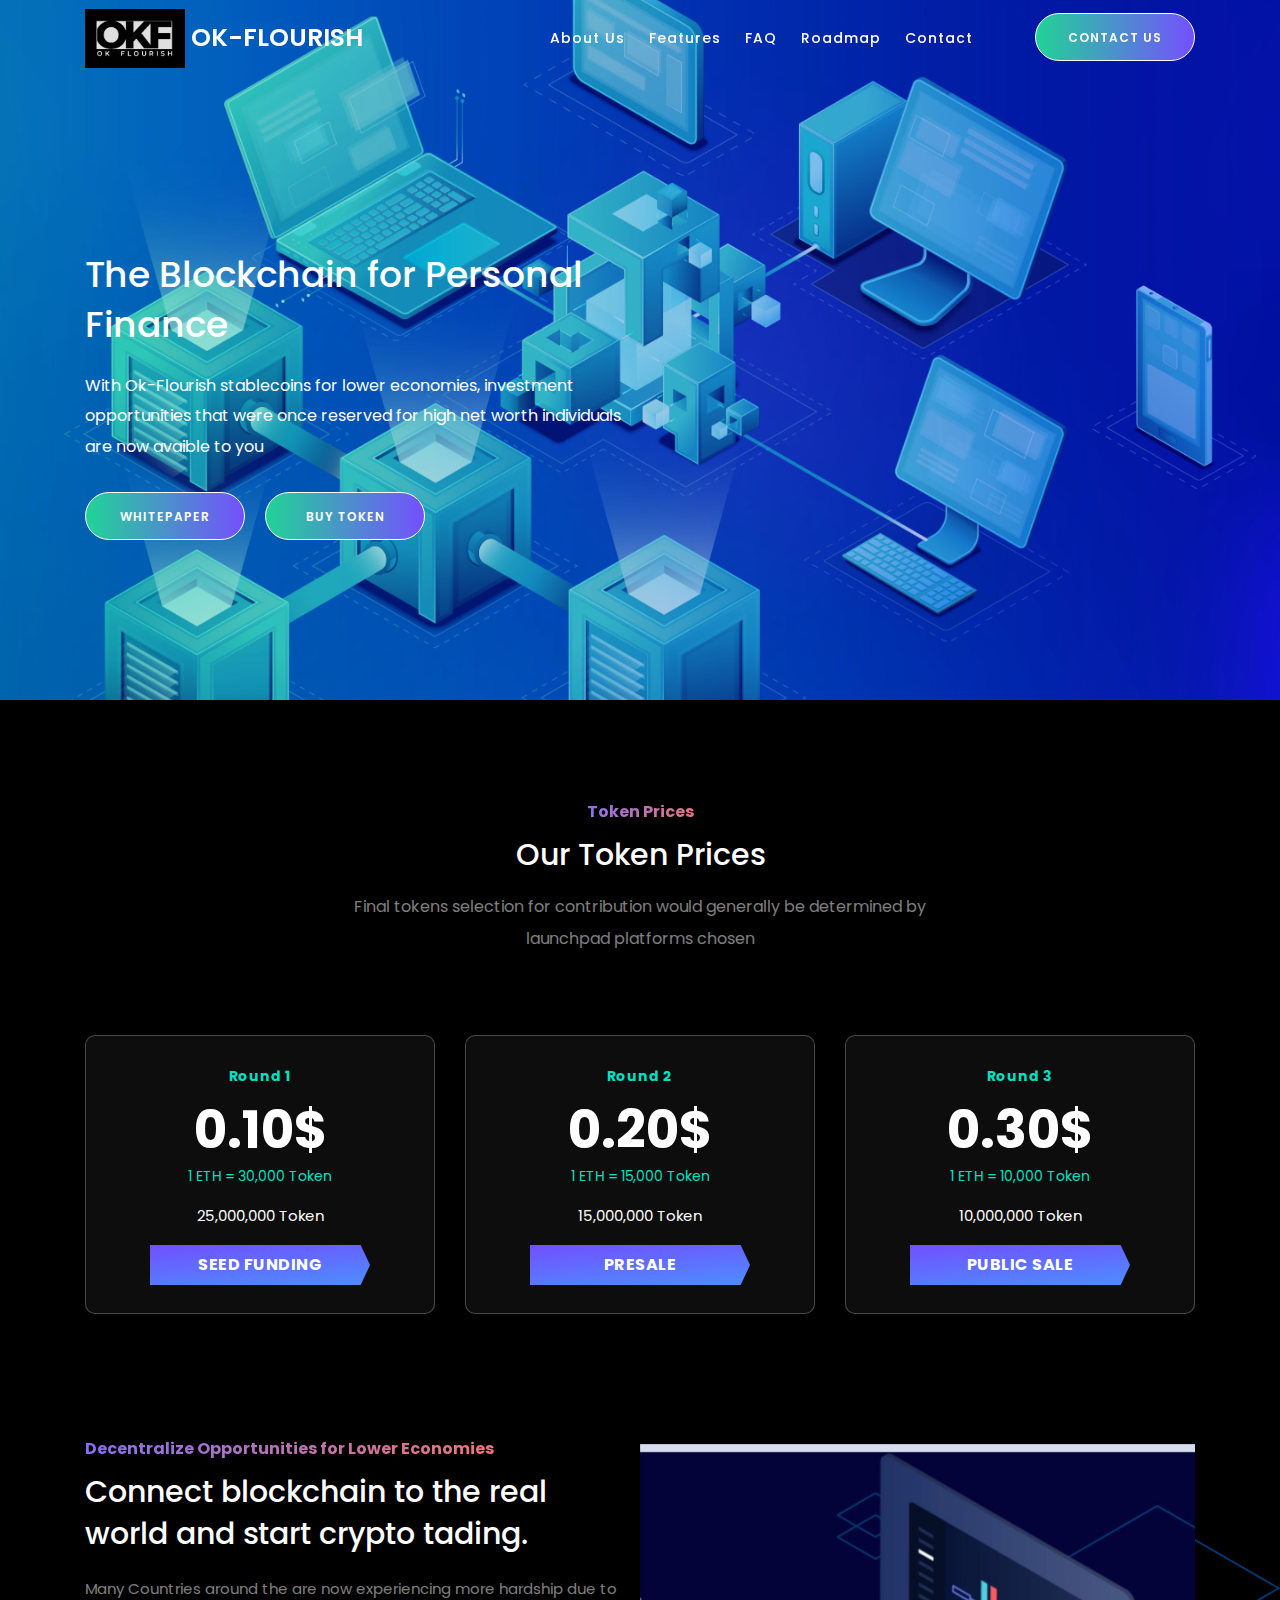
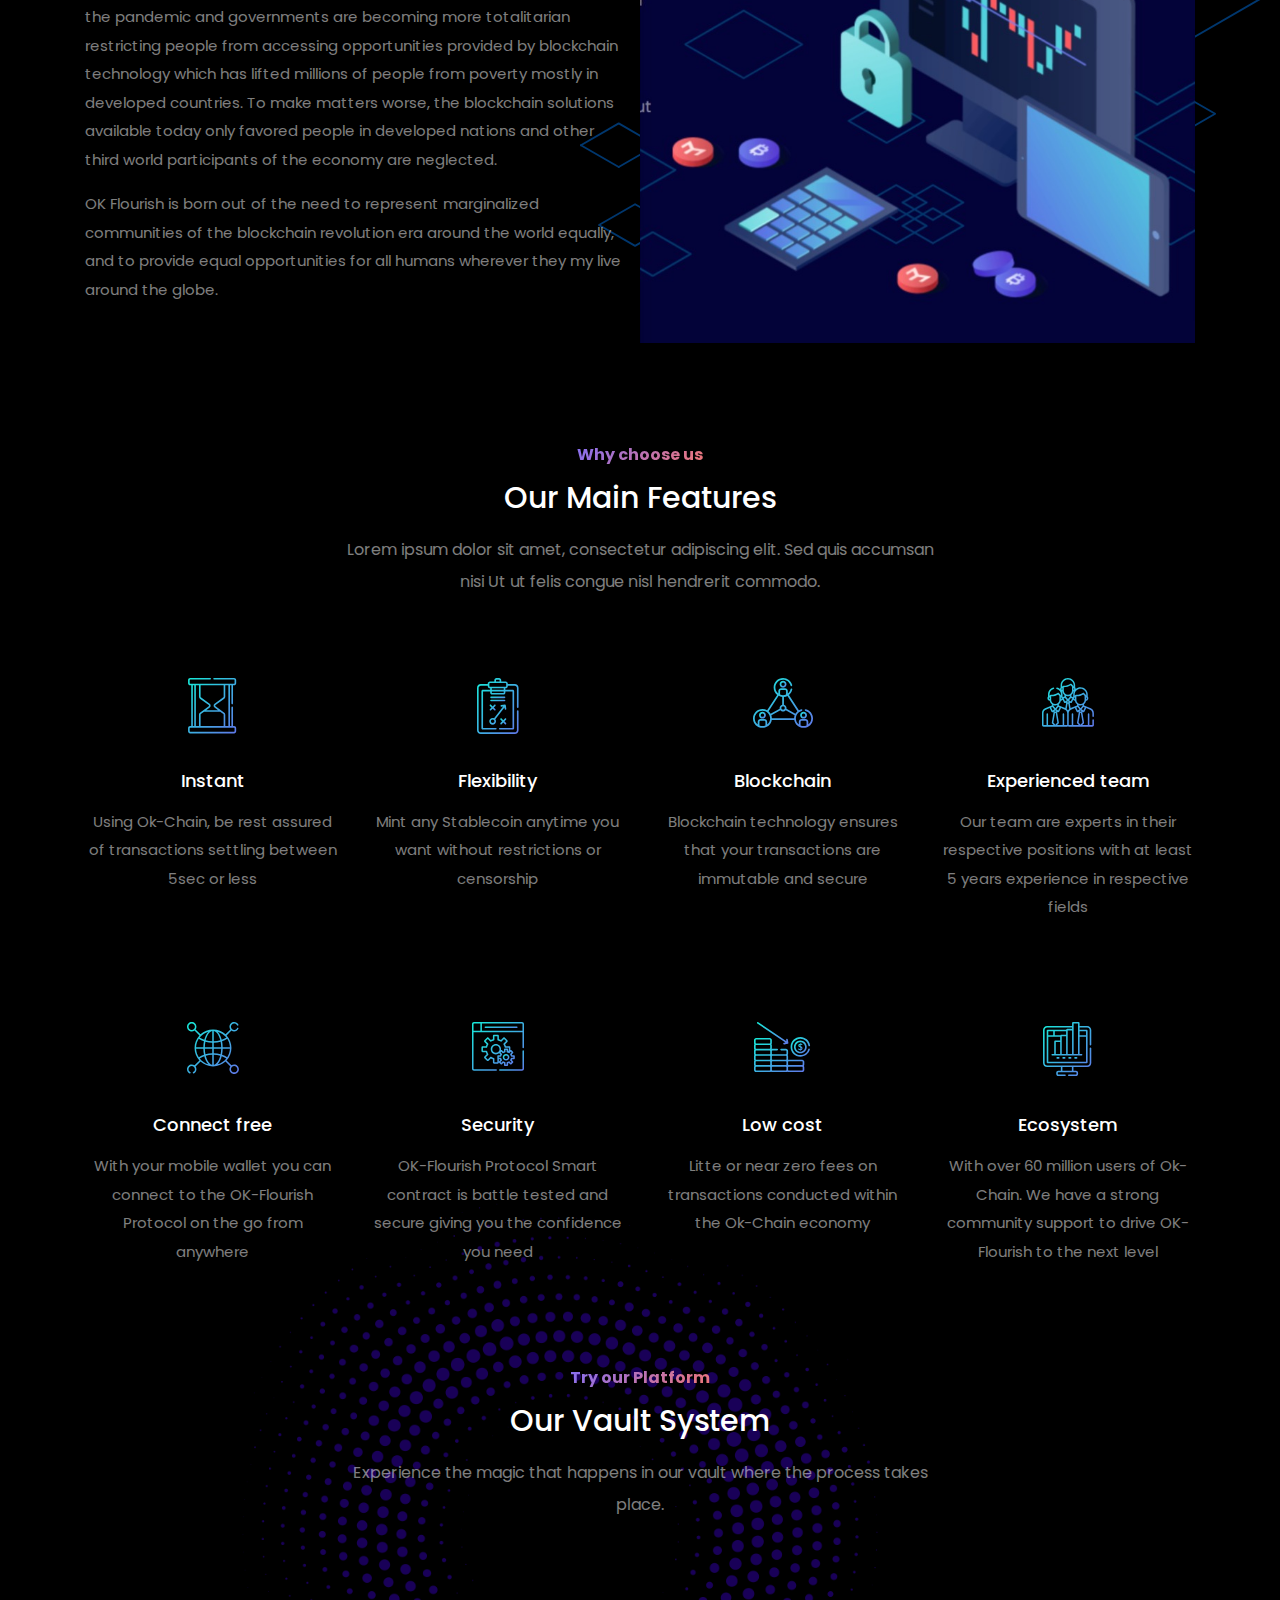
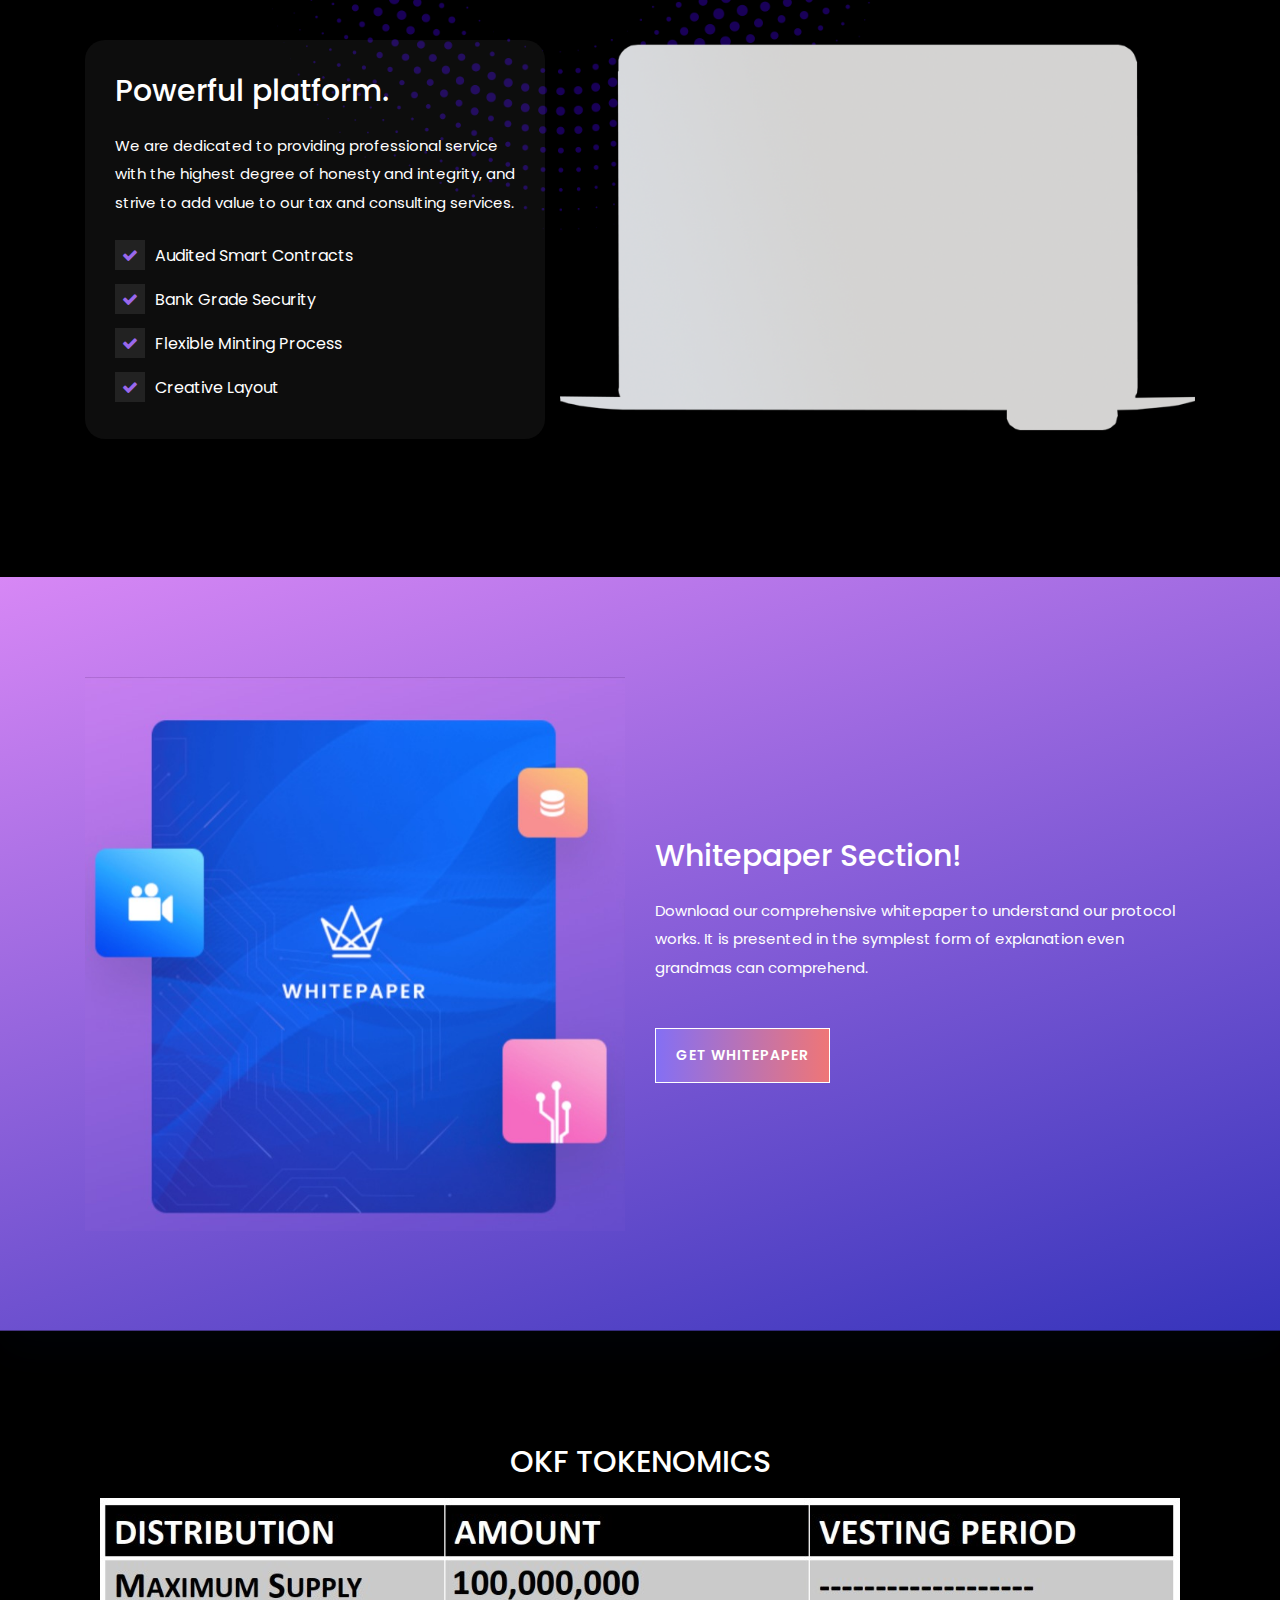
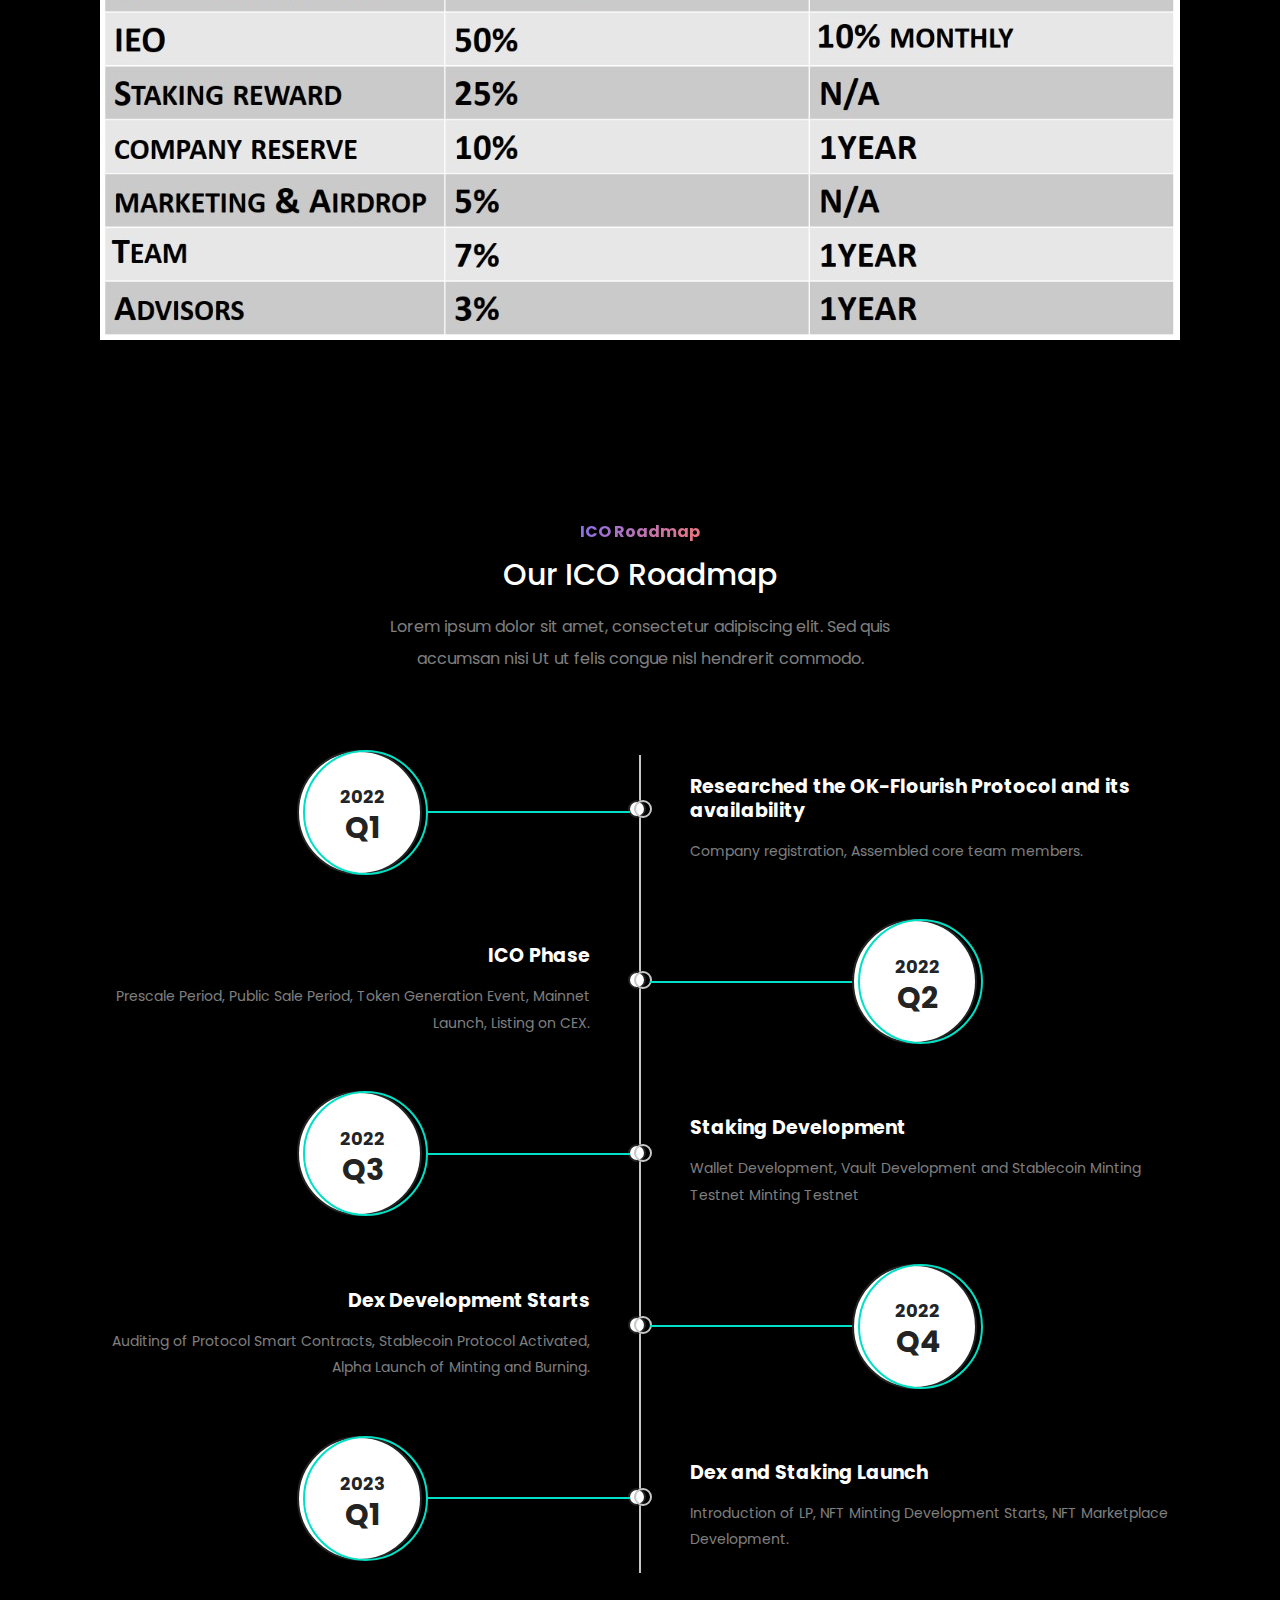
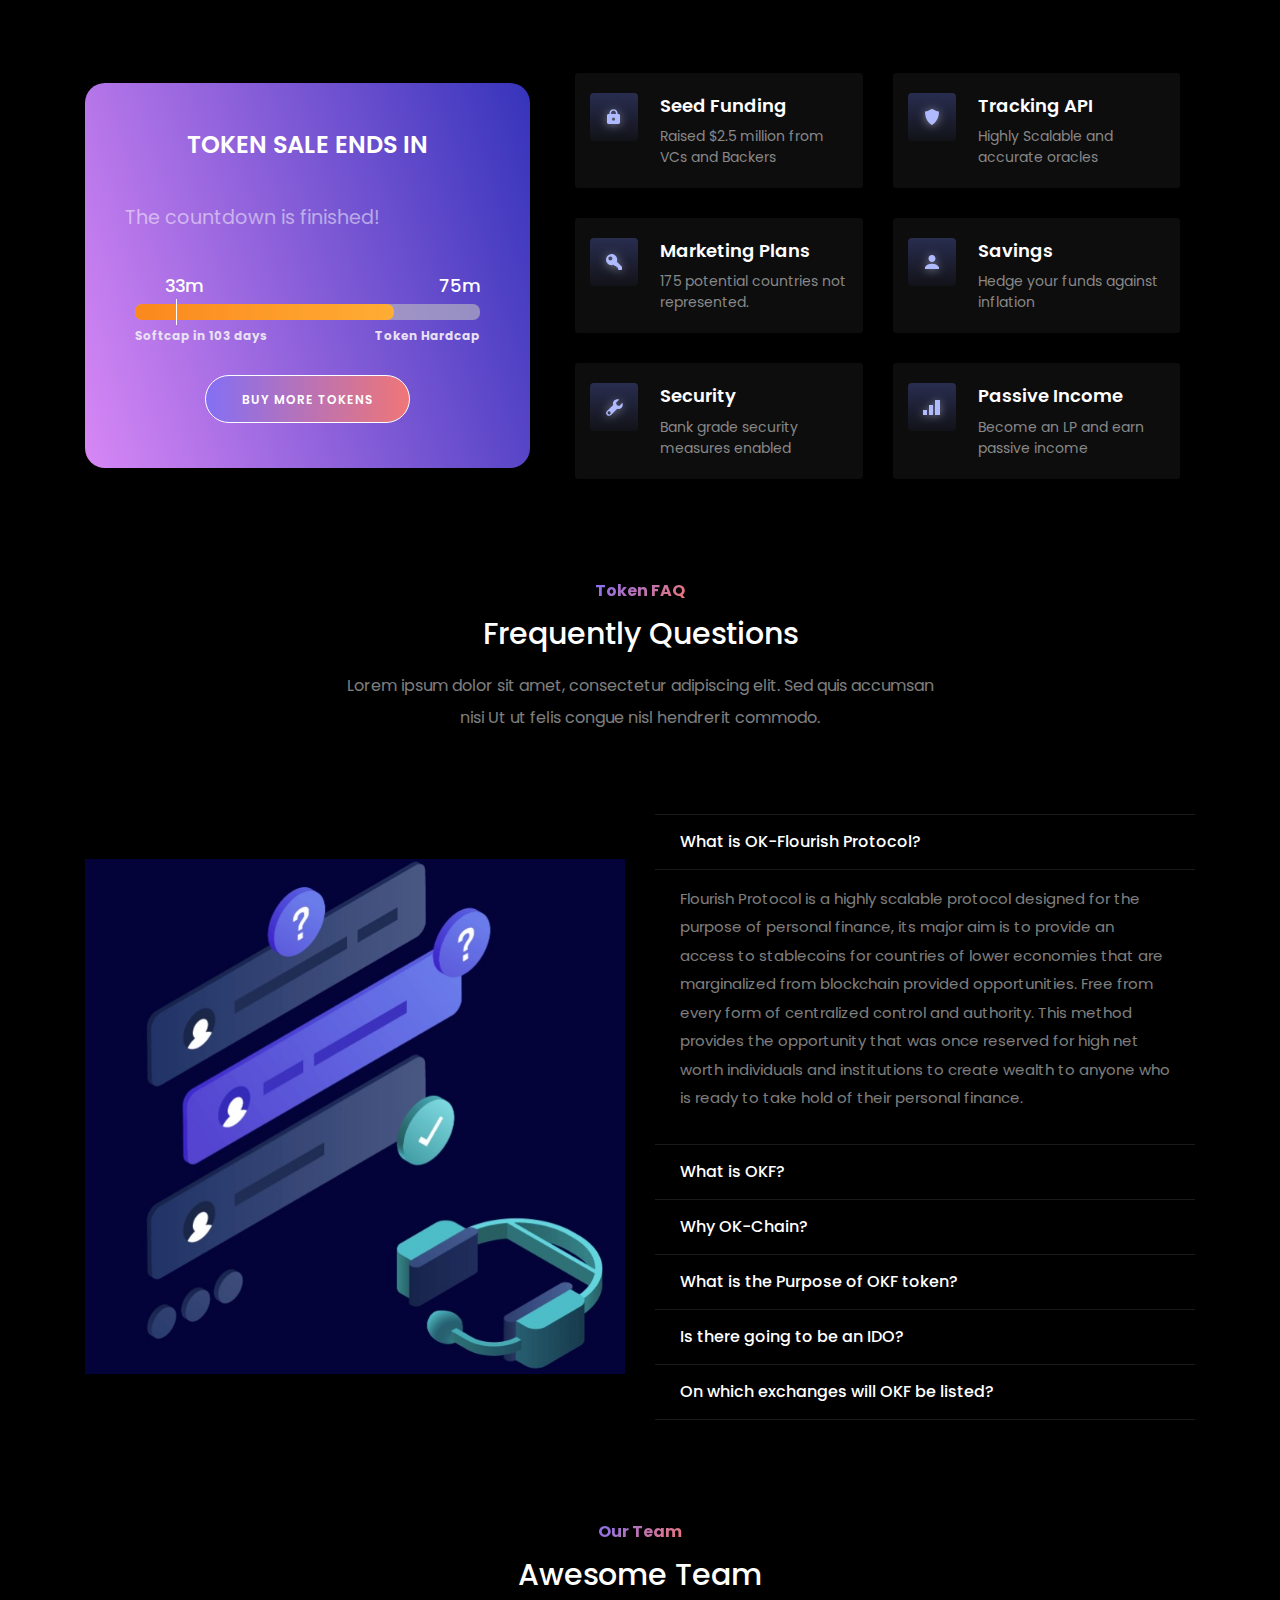
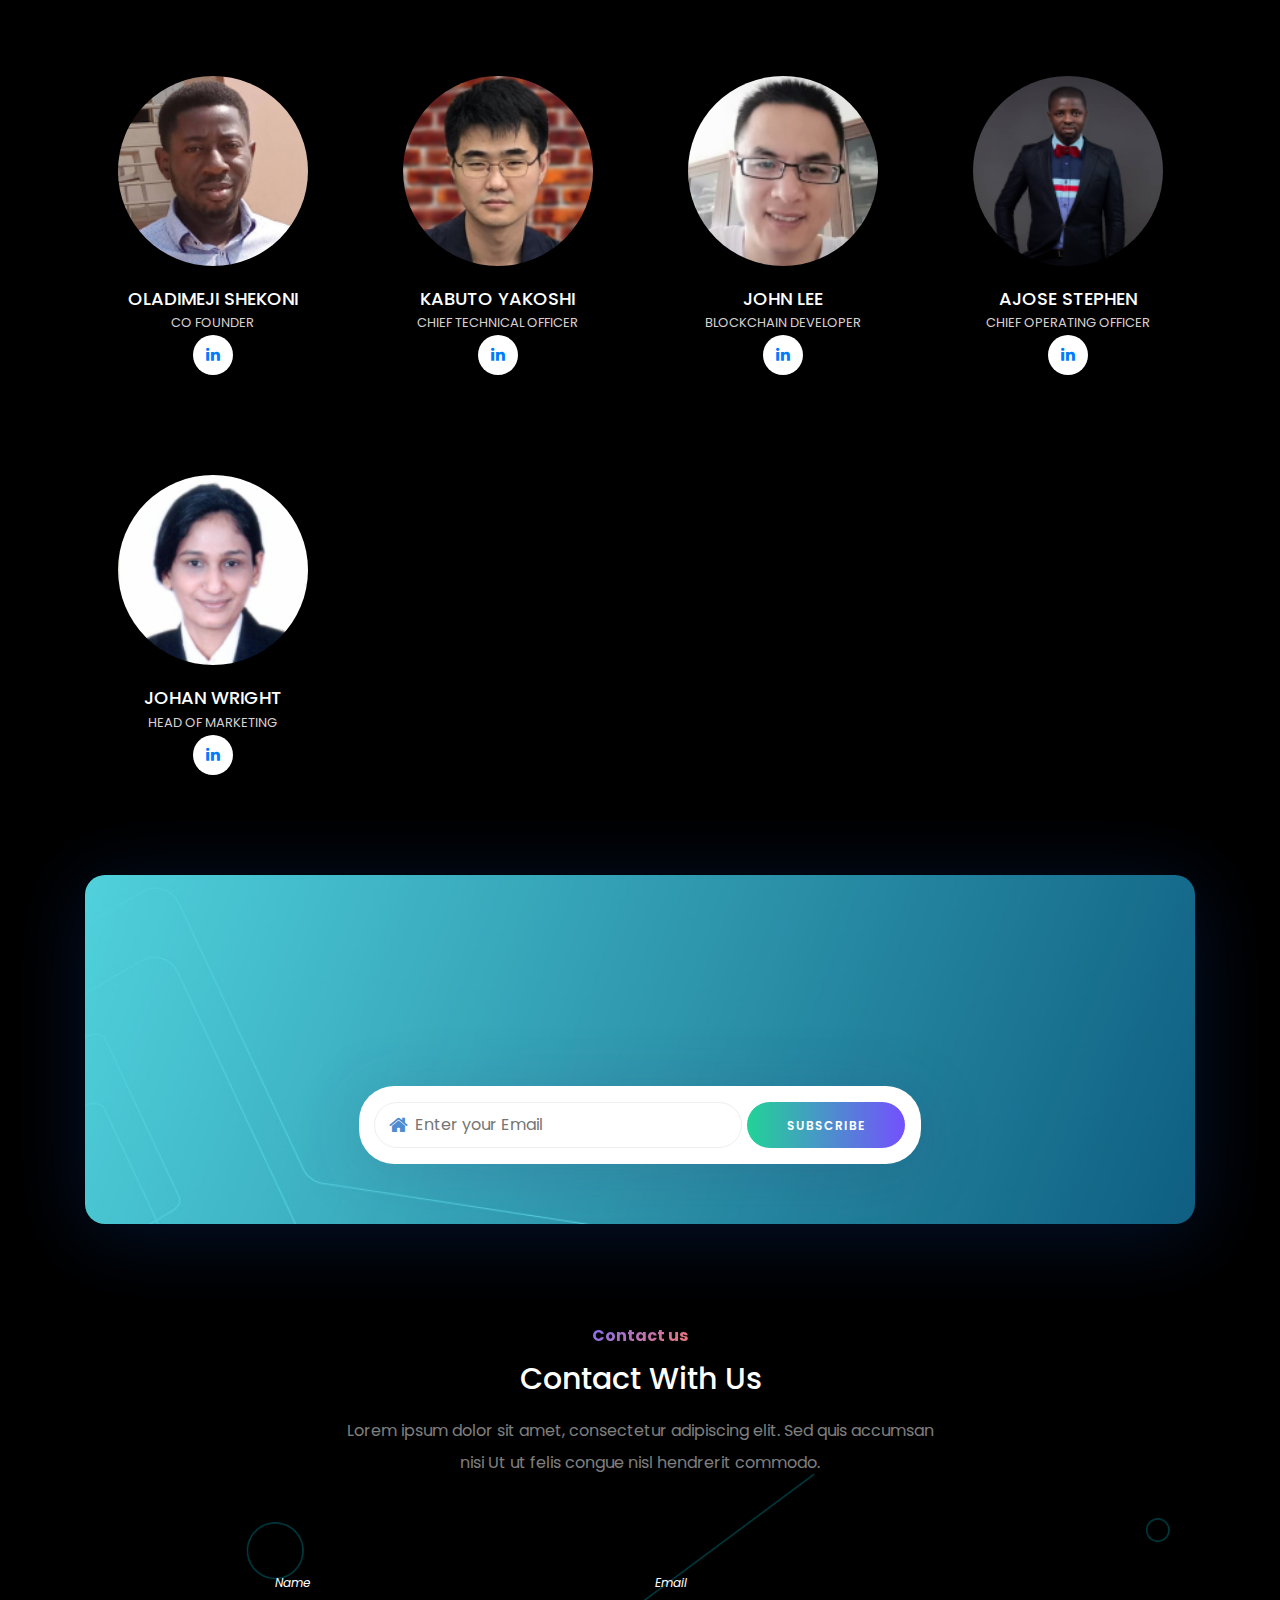
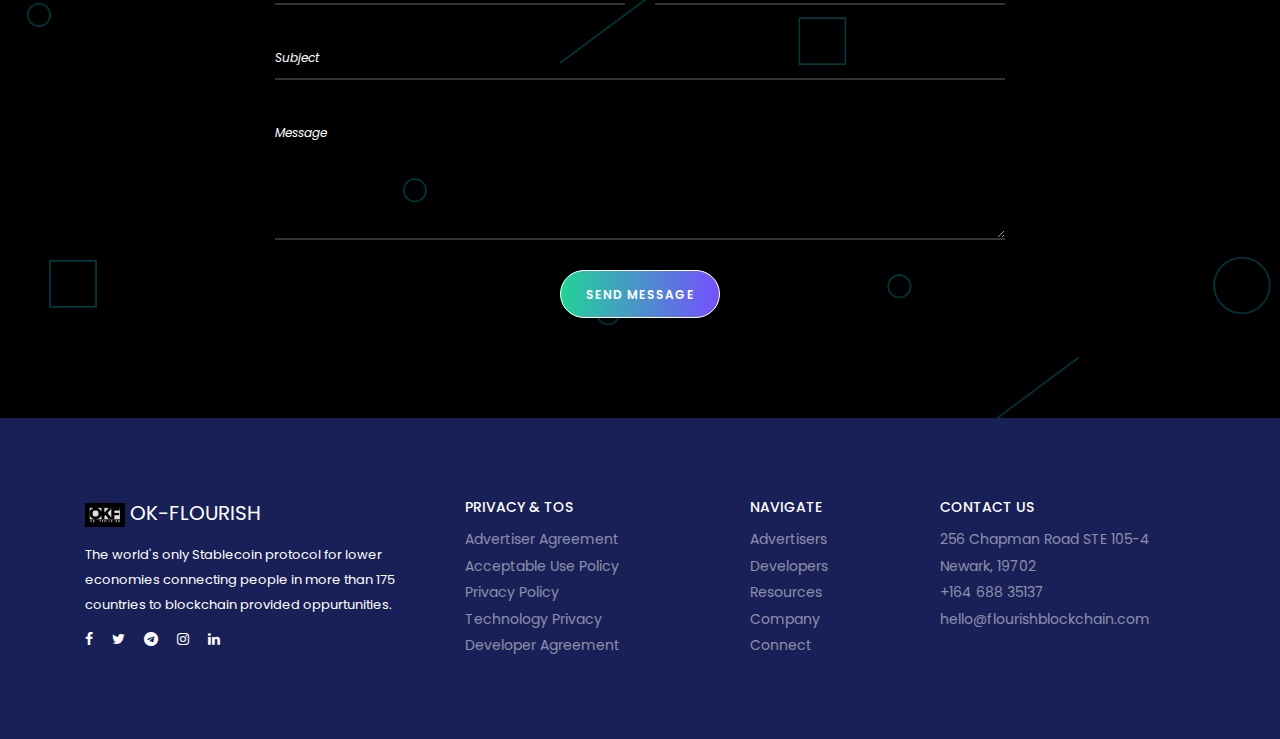
==== commit 5caca42e: "updated content" ====
--- a/index.html
+++ b/index.html
@@ -651,7 +651,7 @@
                 </div>
                 <div class="timeline-content">
                   <h5 class="title">
-                    Researched the Flourish Blockchain and its availability
+                    Researched the OK-Flourish Protocol and its availability
                   </h5>
                   <p class="description text-light-gray">
                     Company registration, Assembled core team members.
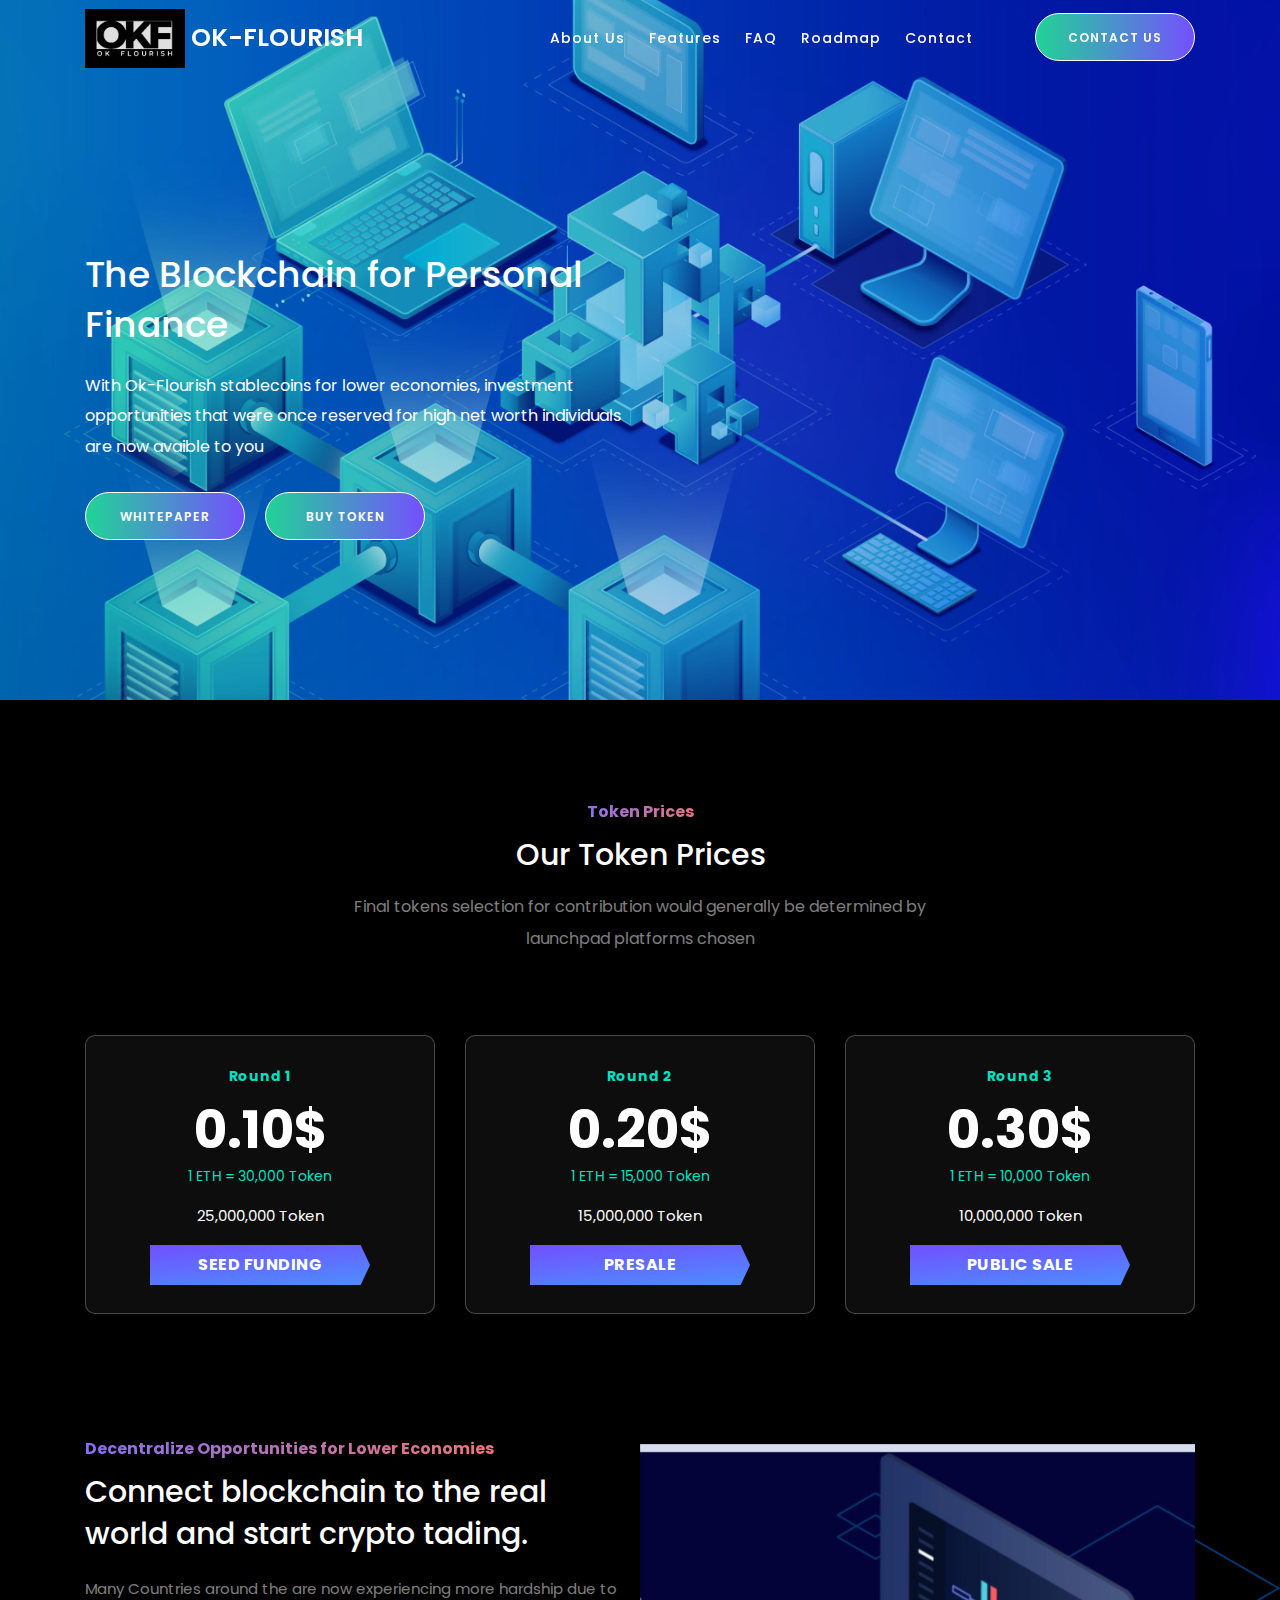
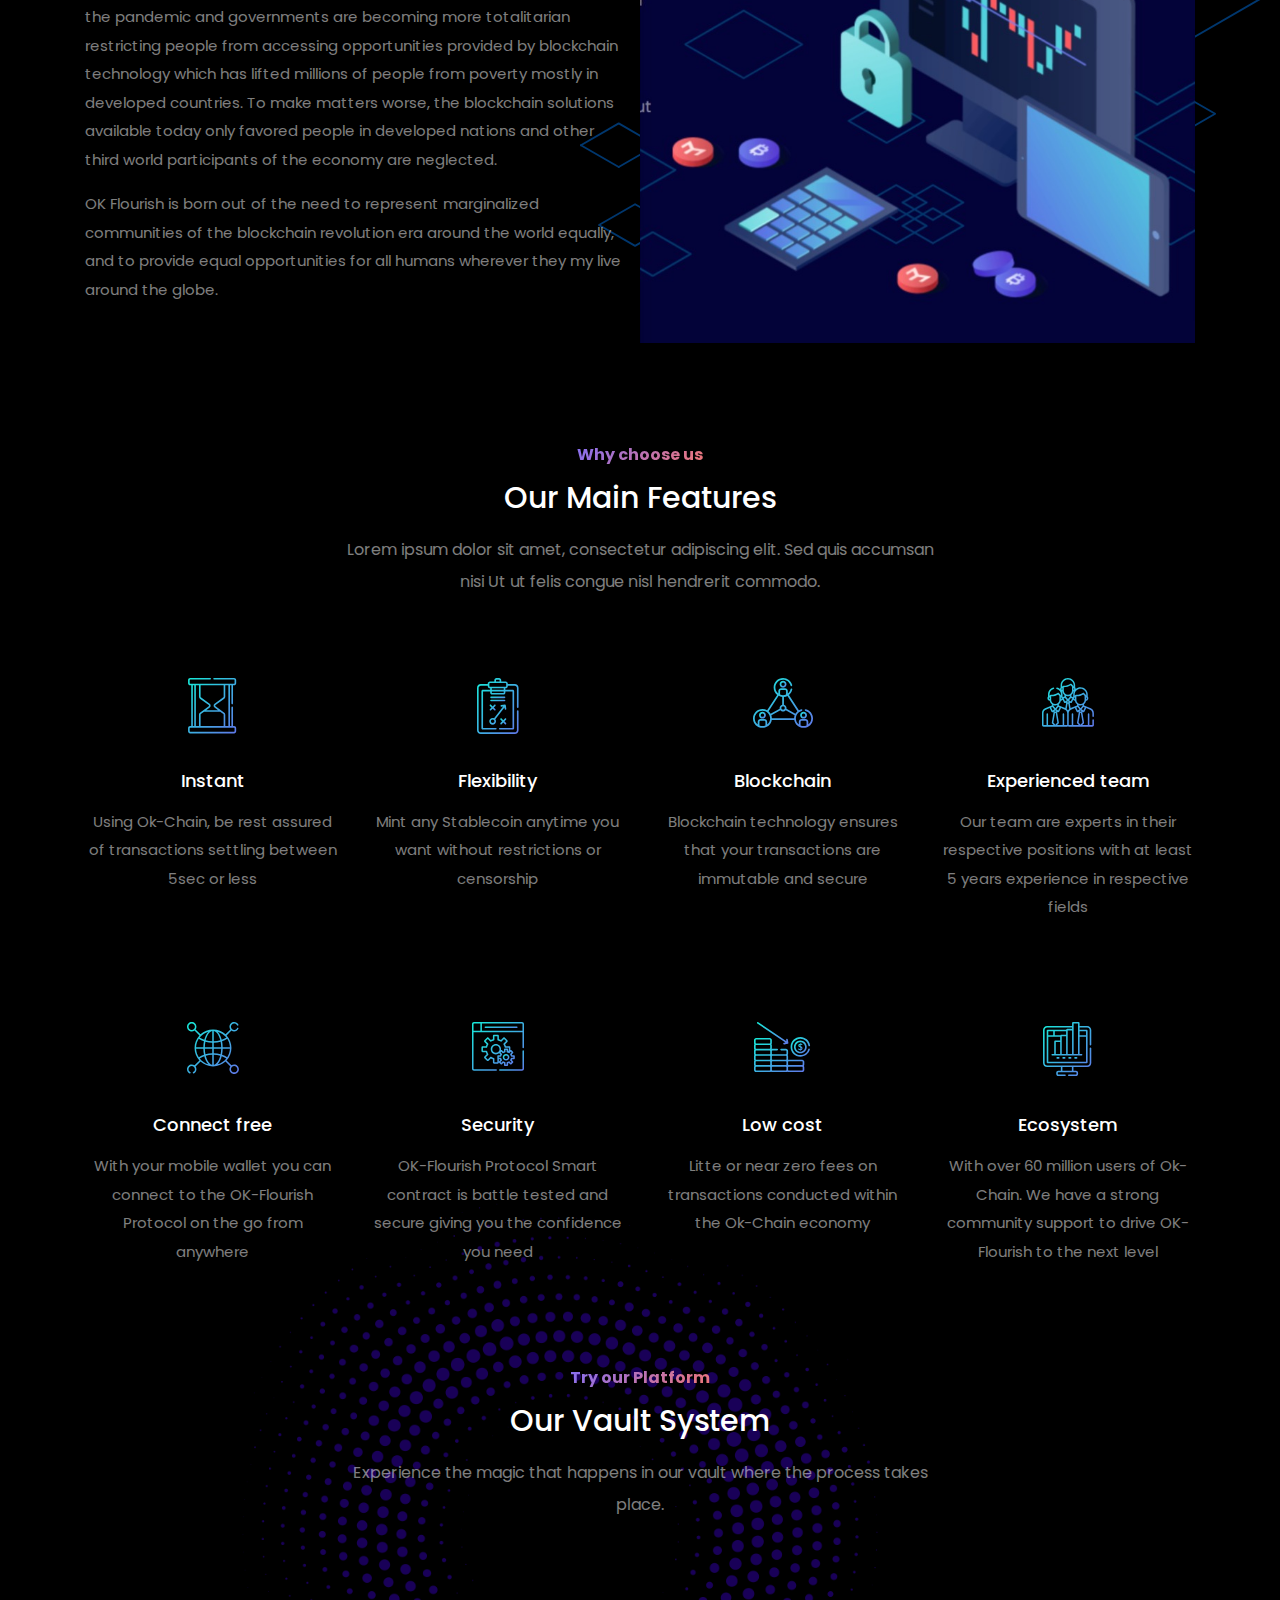
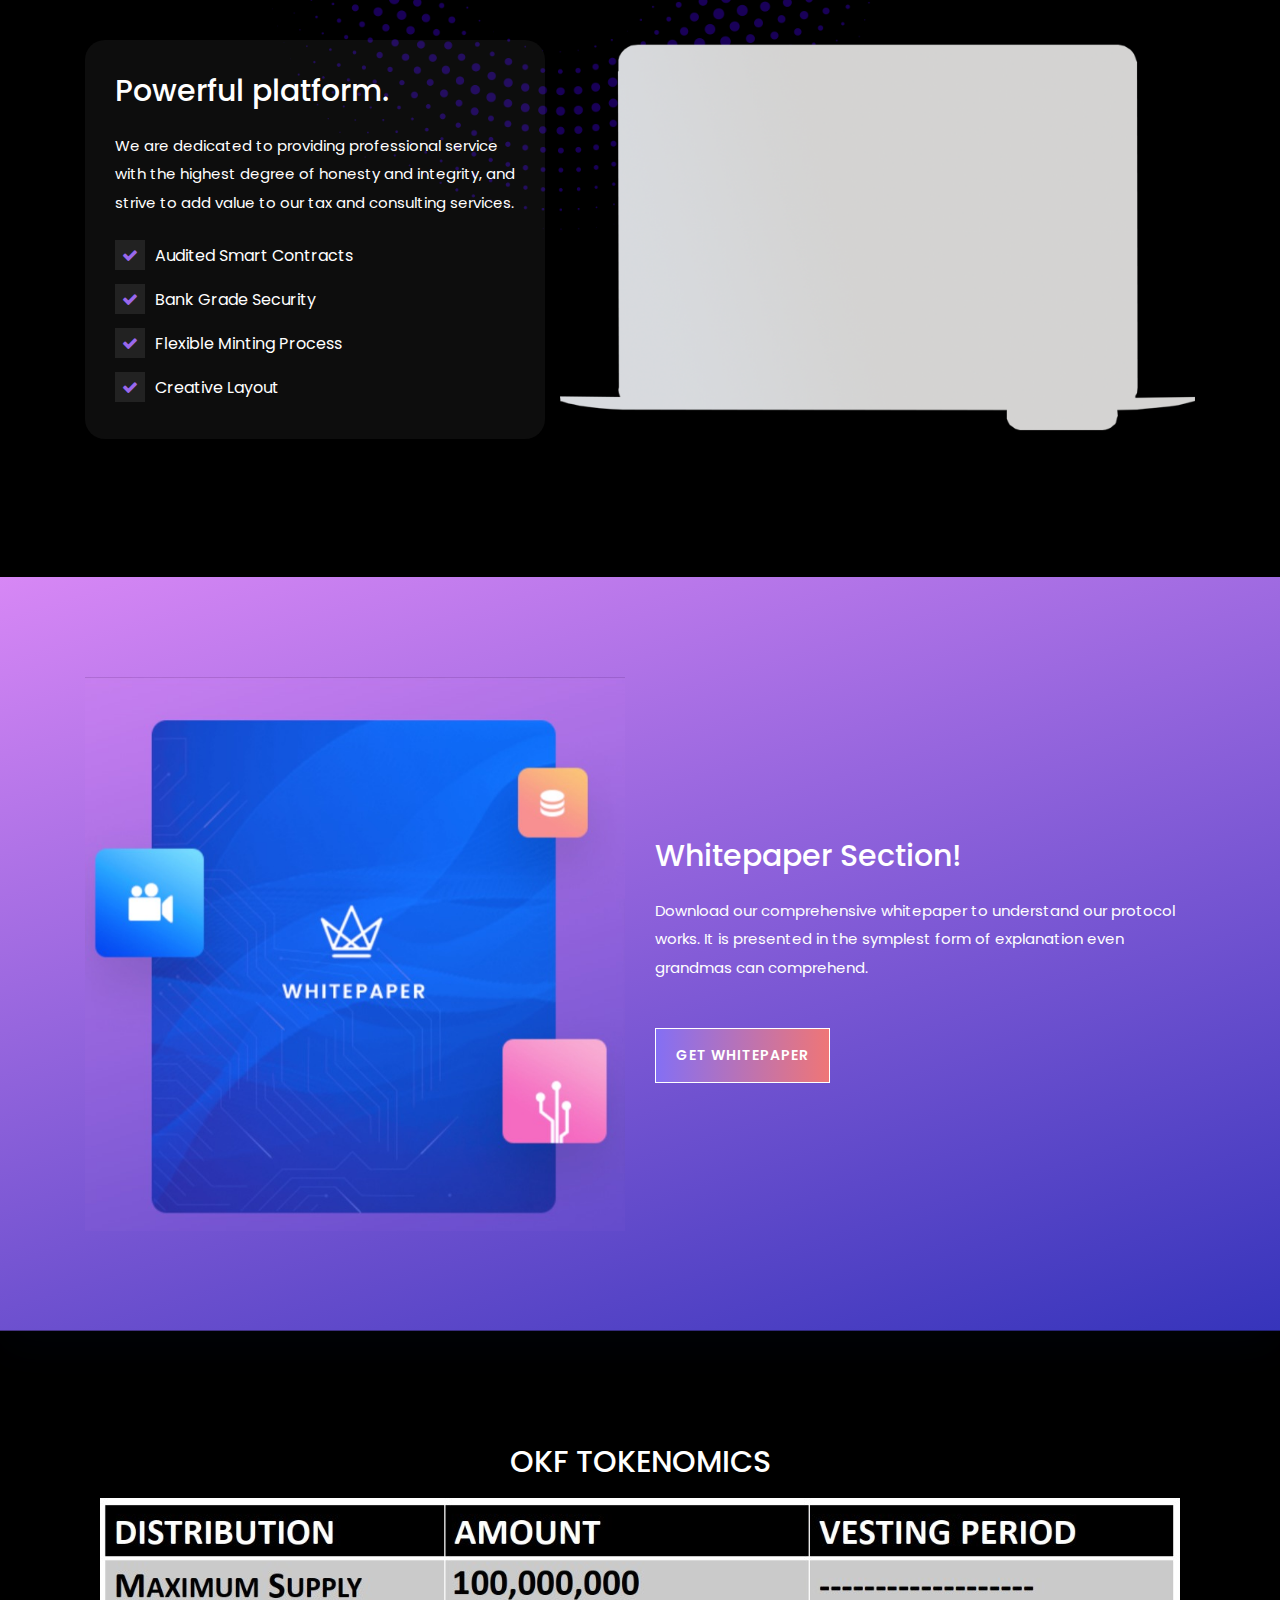
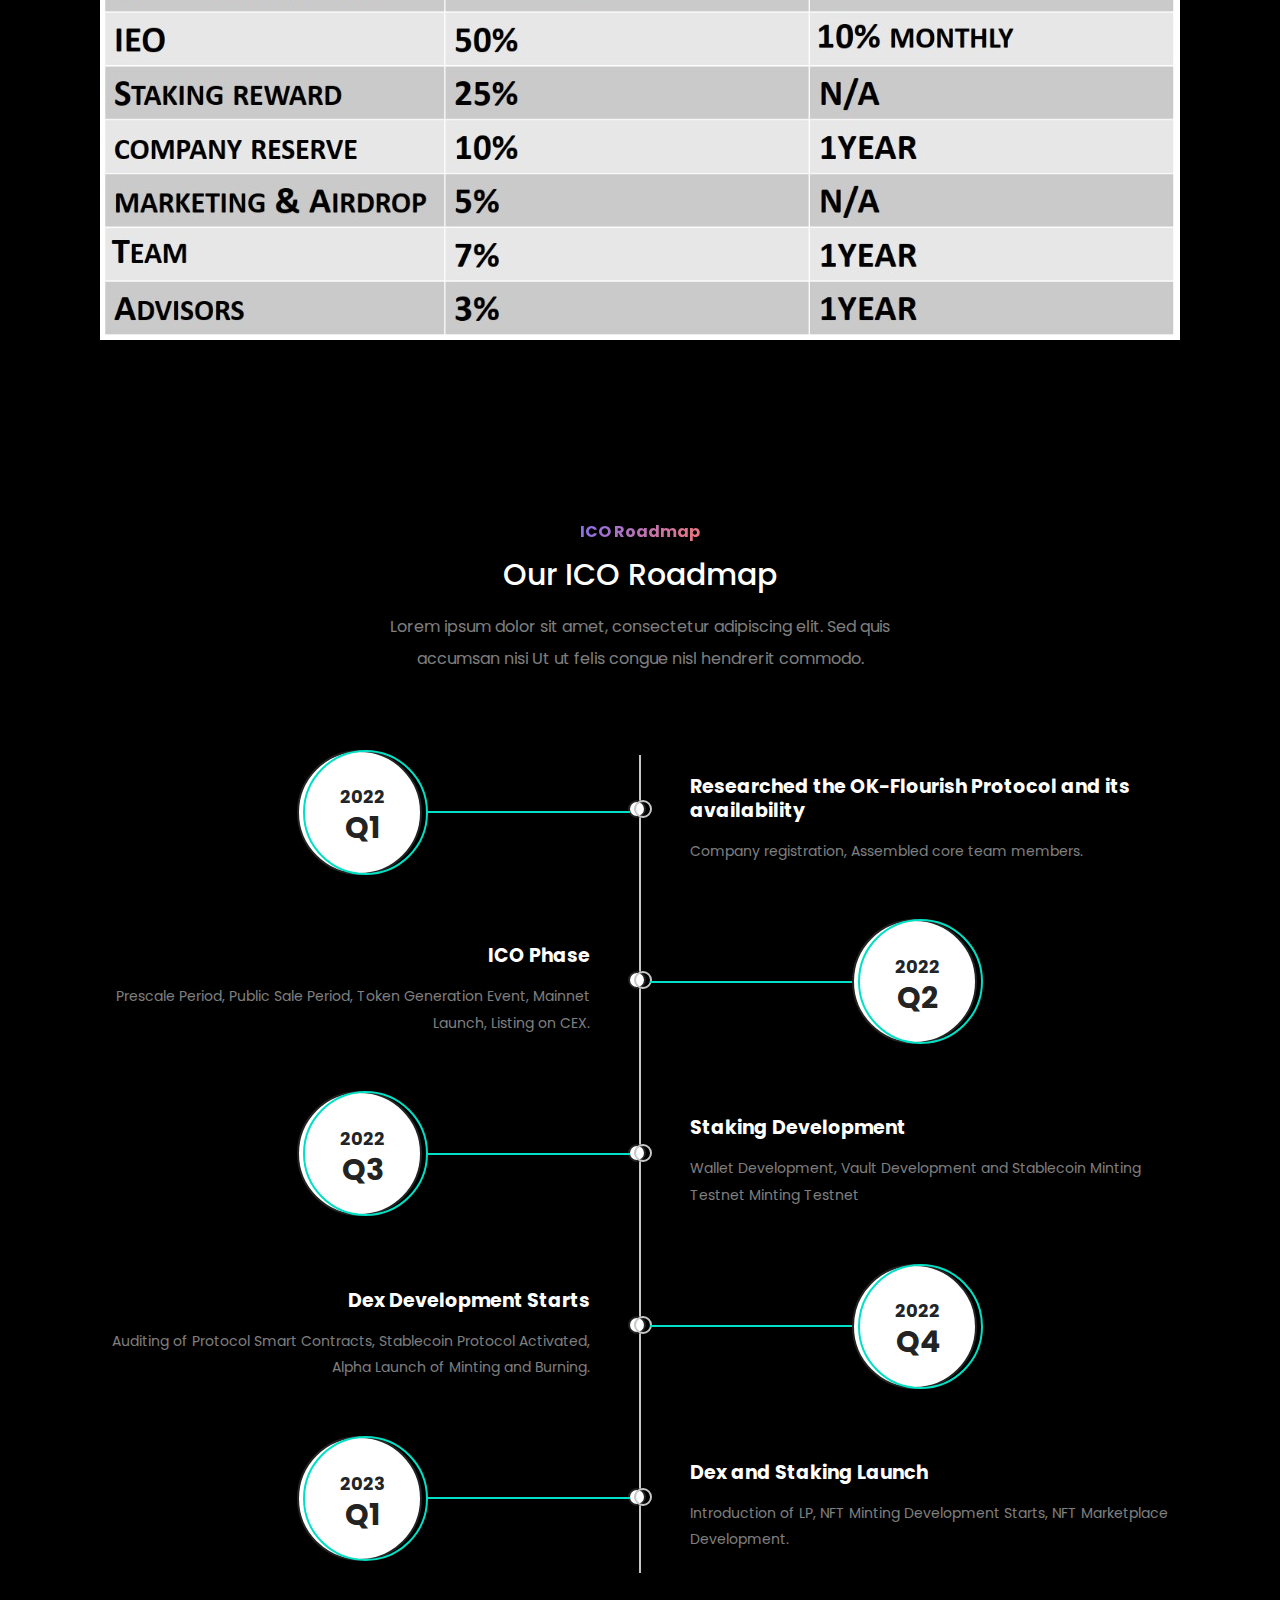
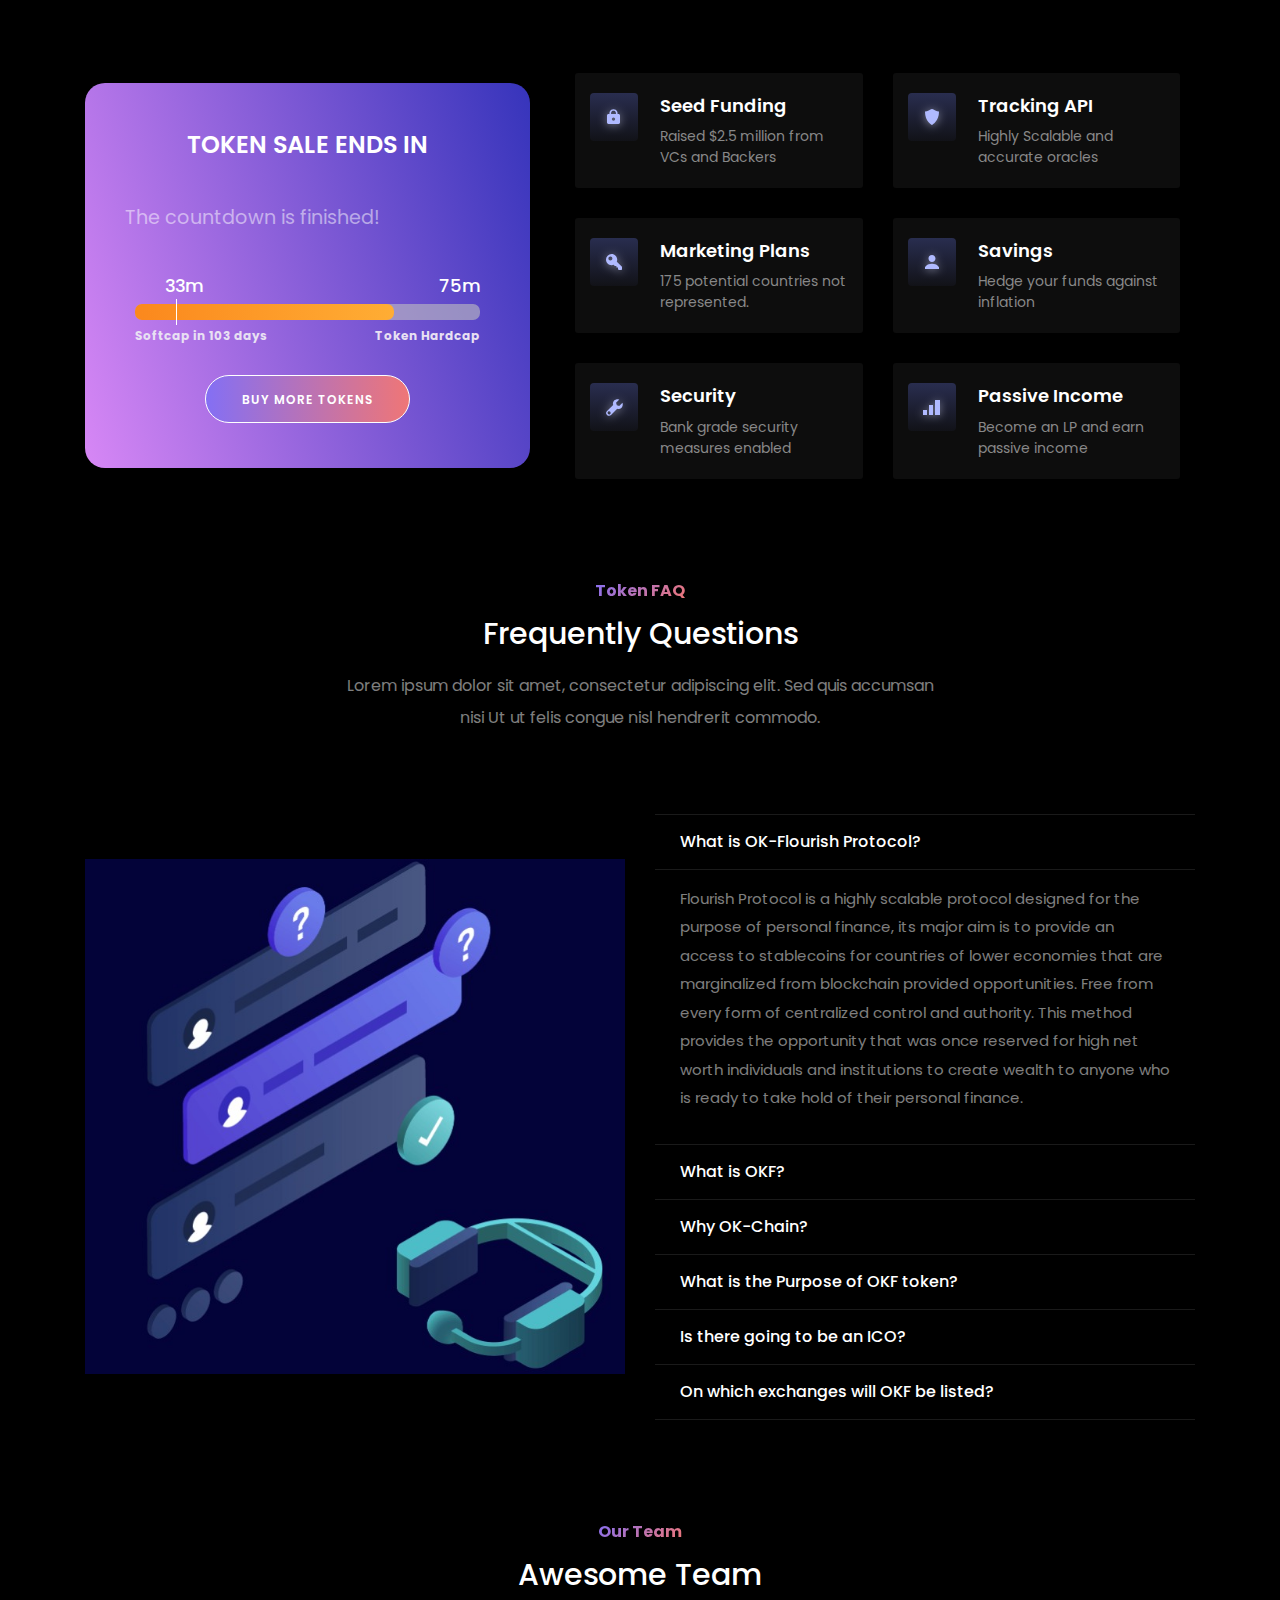
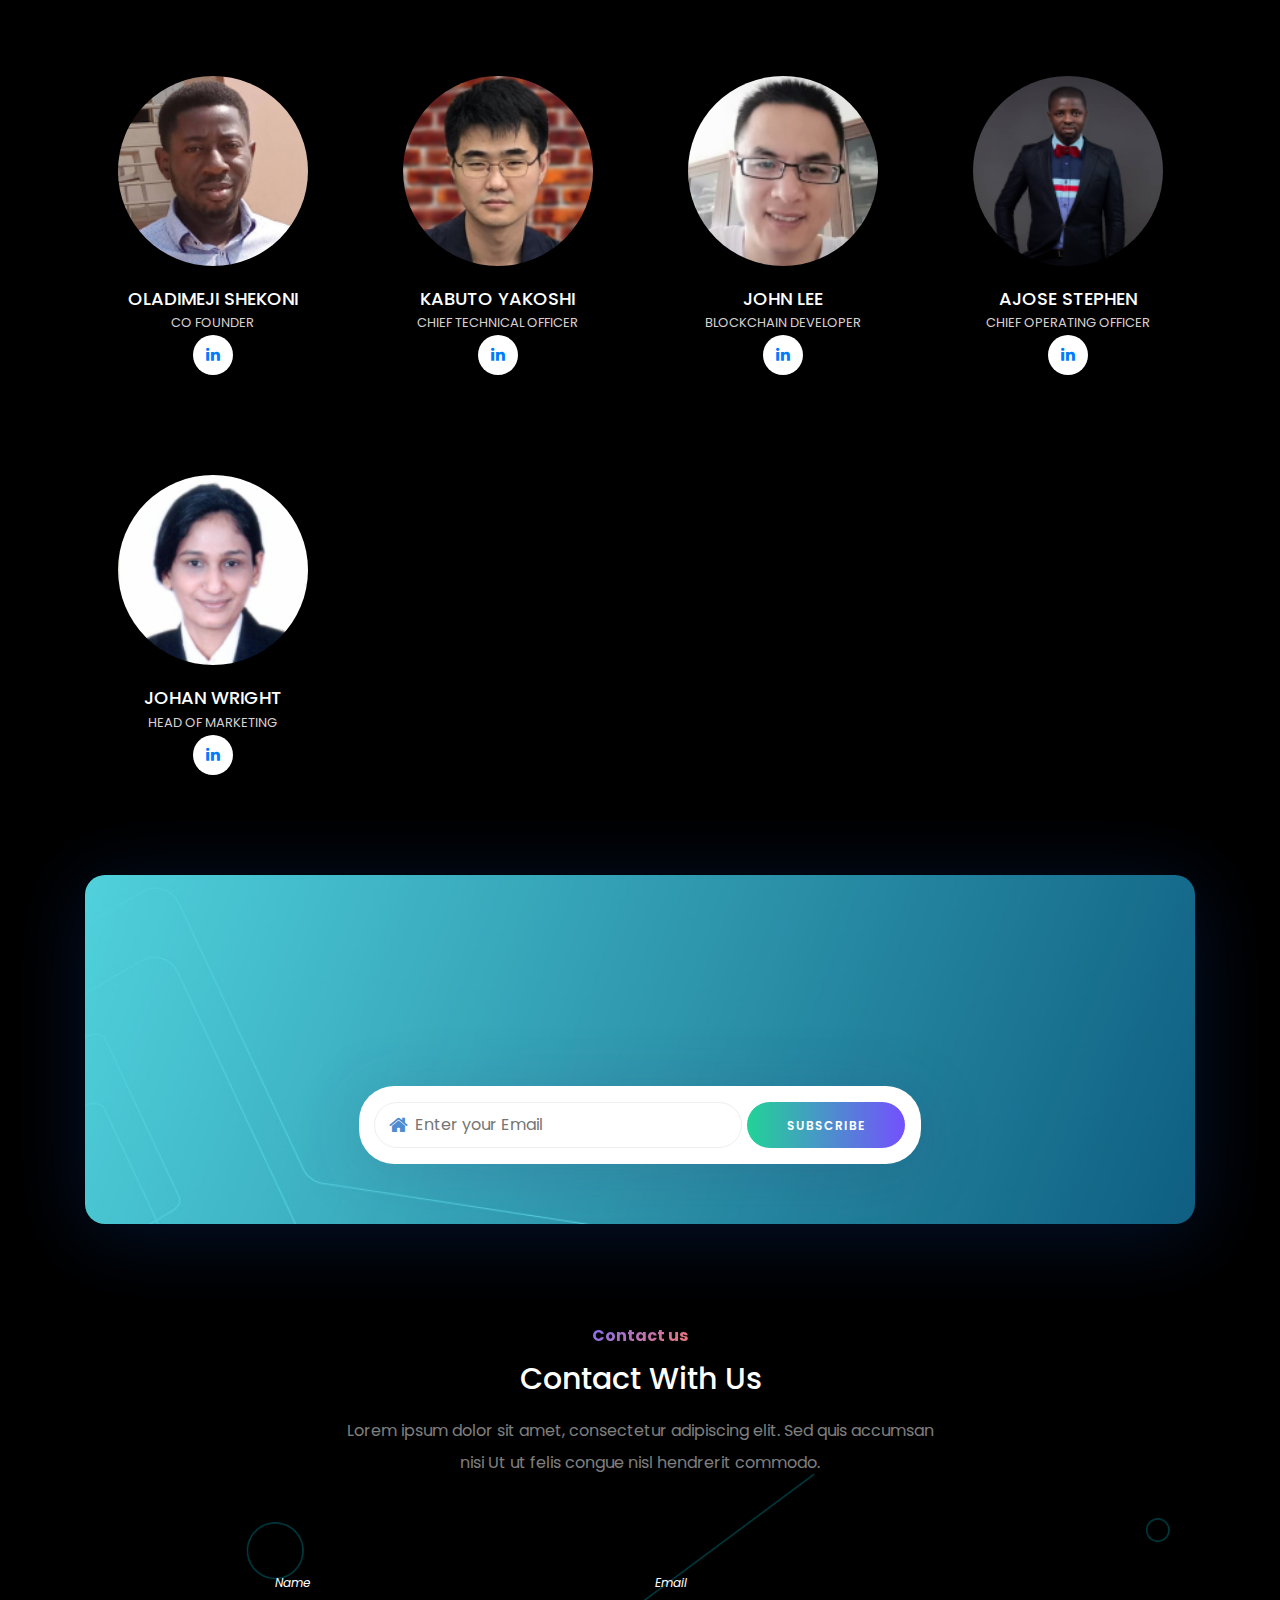
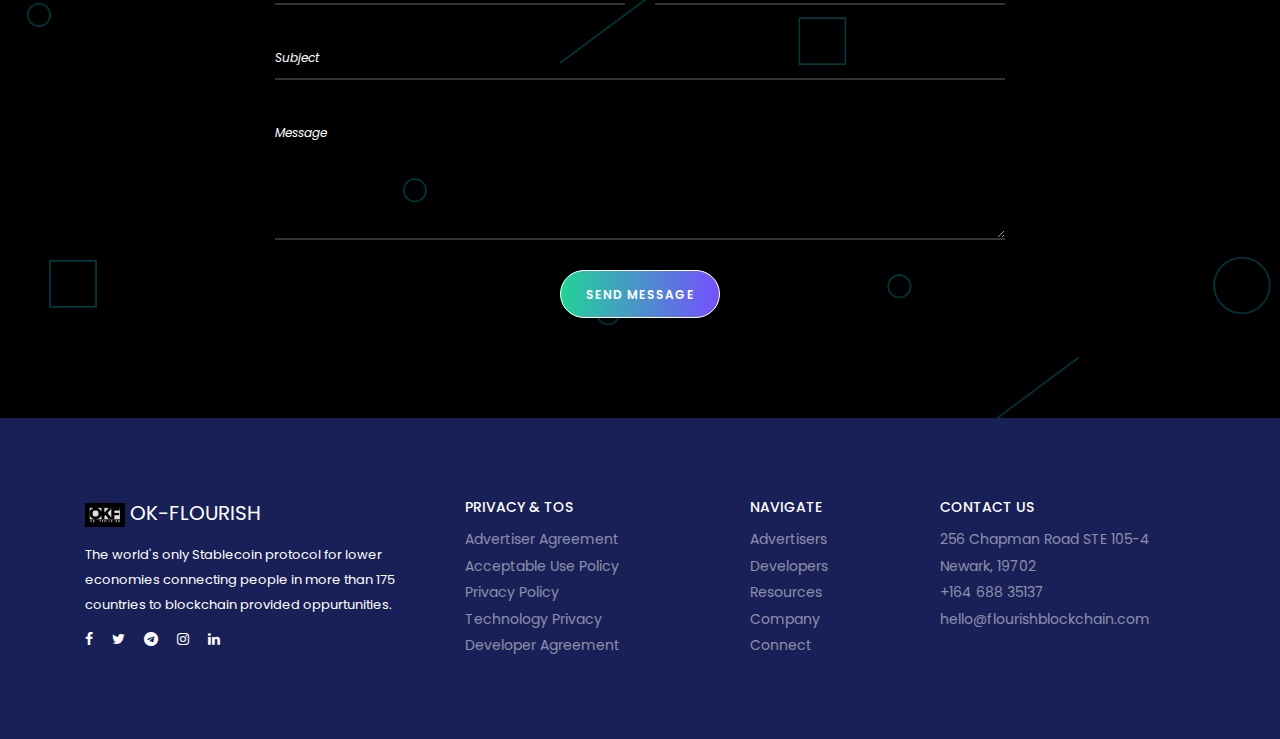
==== commit 93006c79: "updated content" ====
--- a/index.html
+++ b/index.html
@@ -949,7 +949,7 @@
                 </dd>
                 <!-- Single FAQ Area -->
                 <dt class="wave fadeInUp" data-wow-delay="0.5s">
-                  Is there going to be an IDO?
+                  Is there going to be an ICO?
                 </dt>
                 <dd>
                   <p>
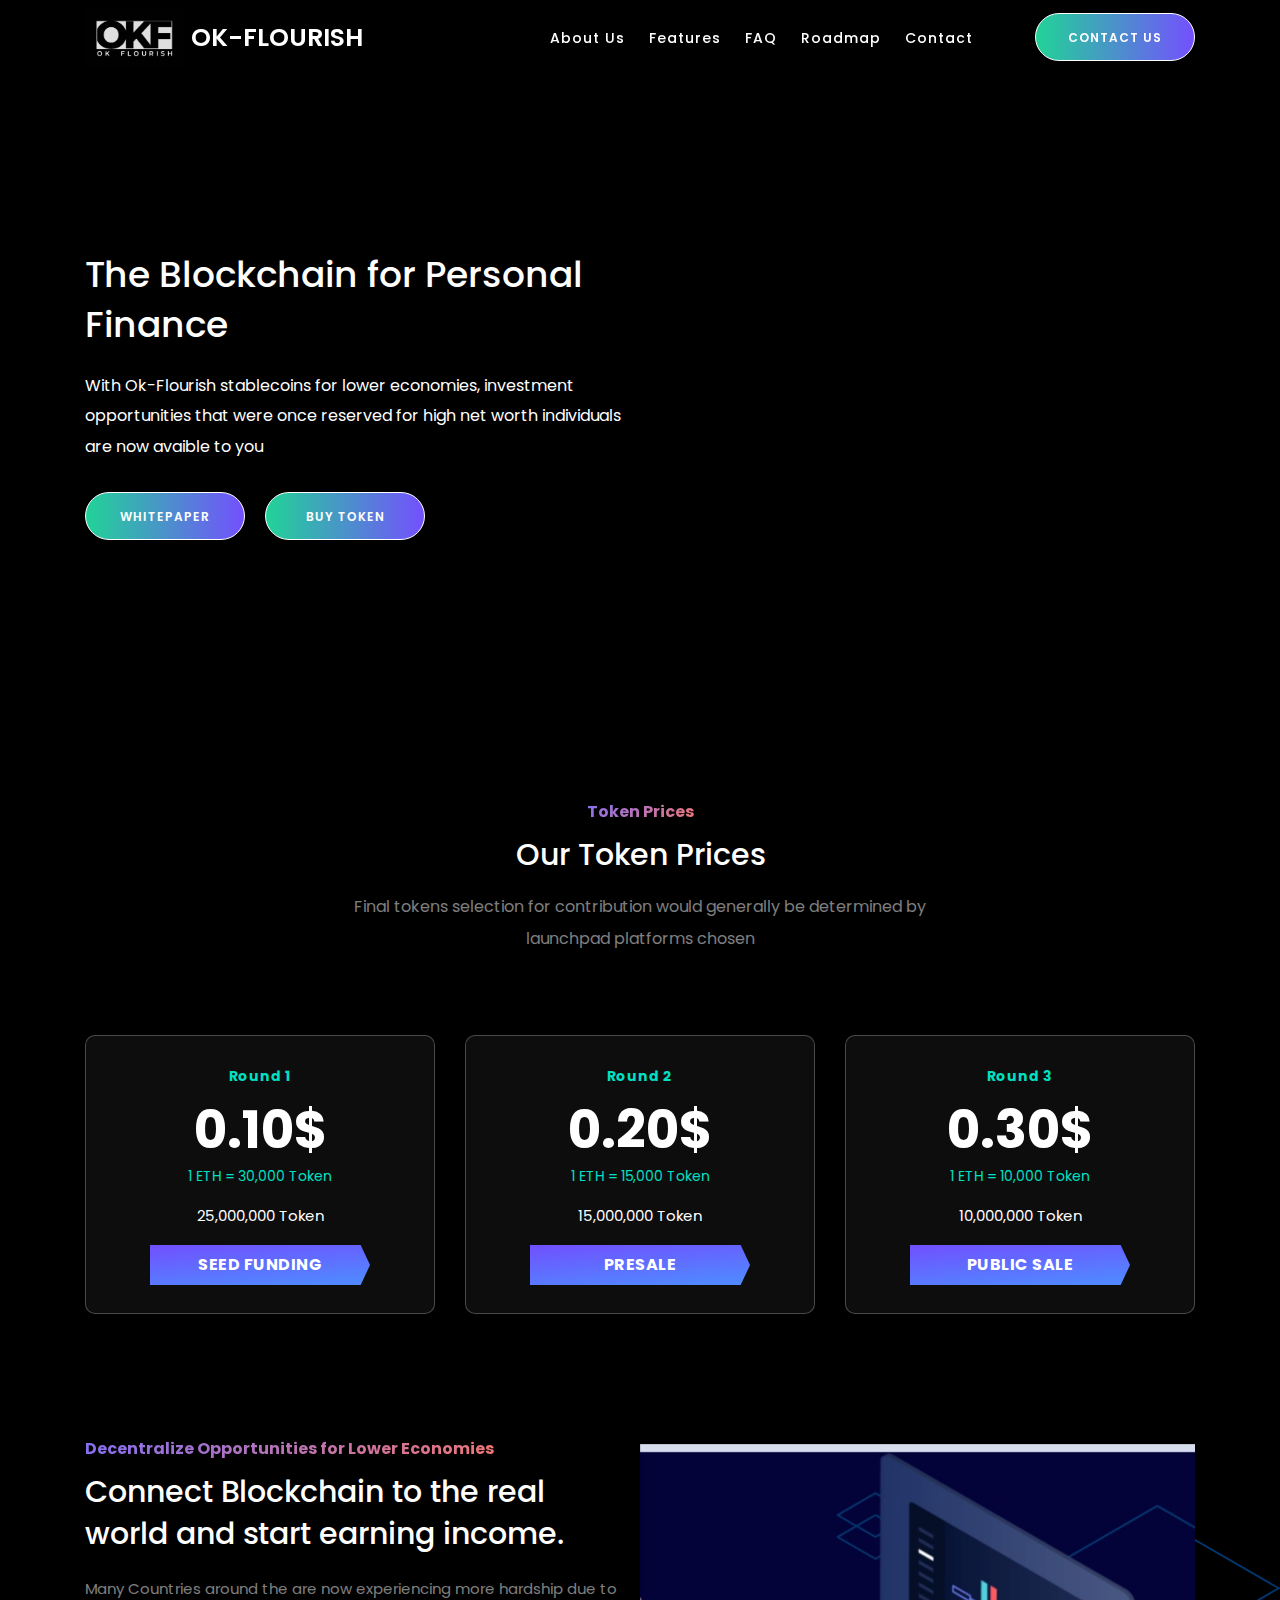
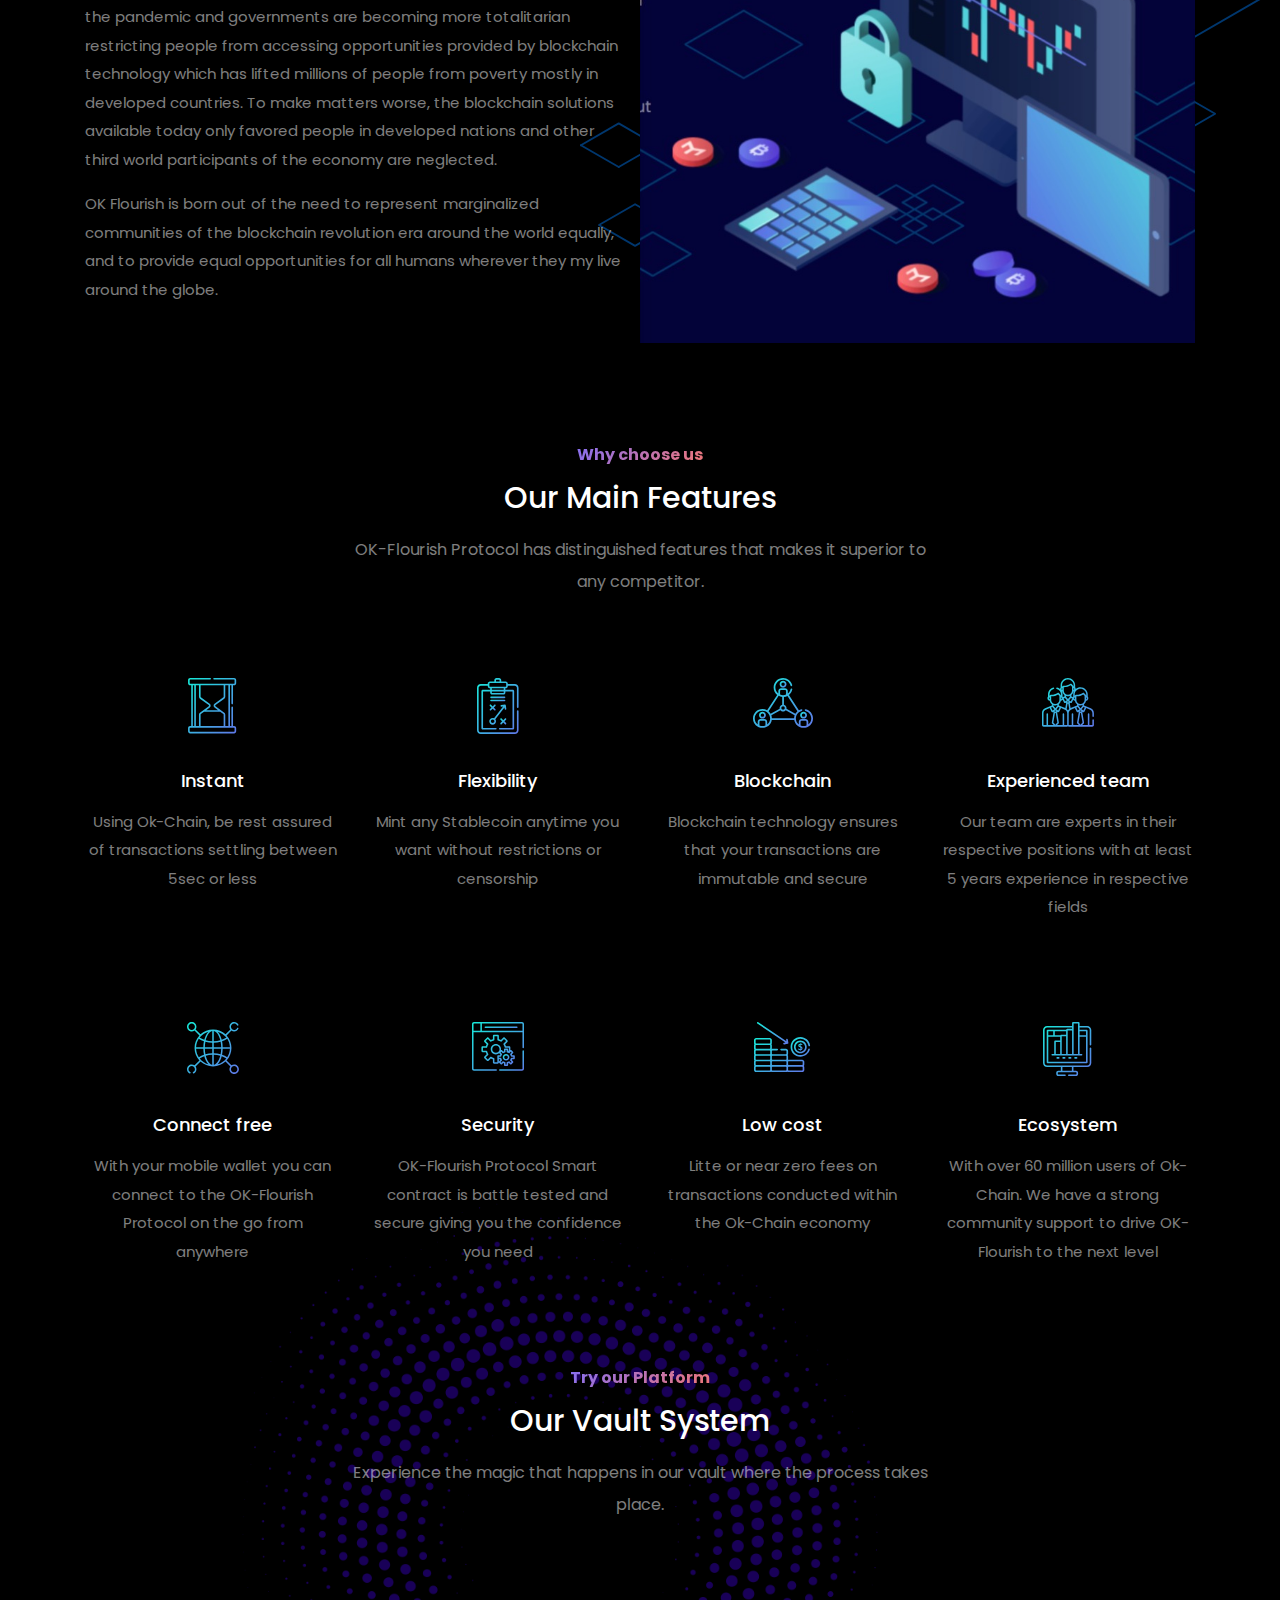
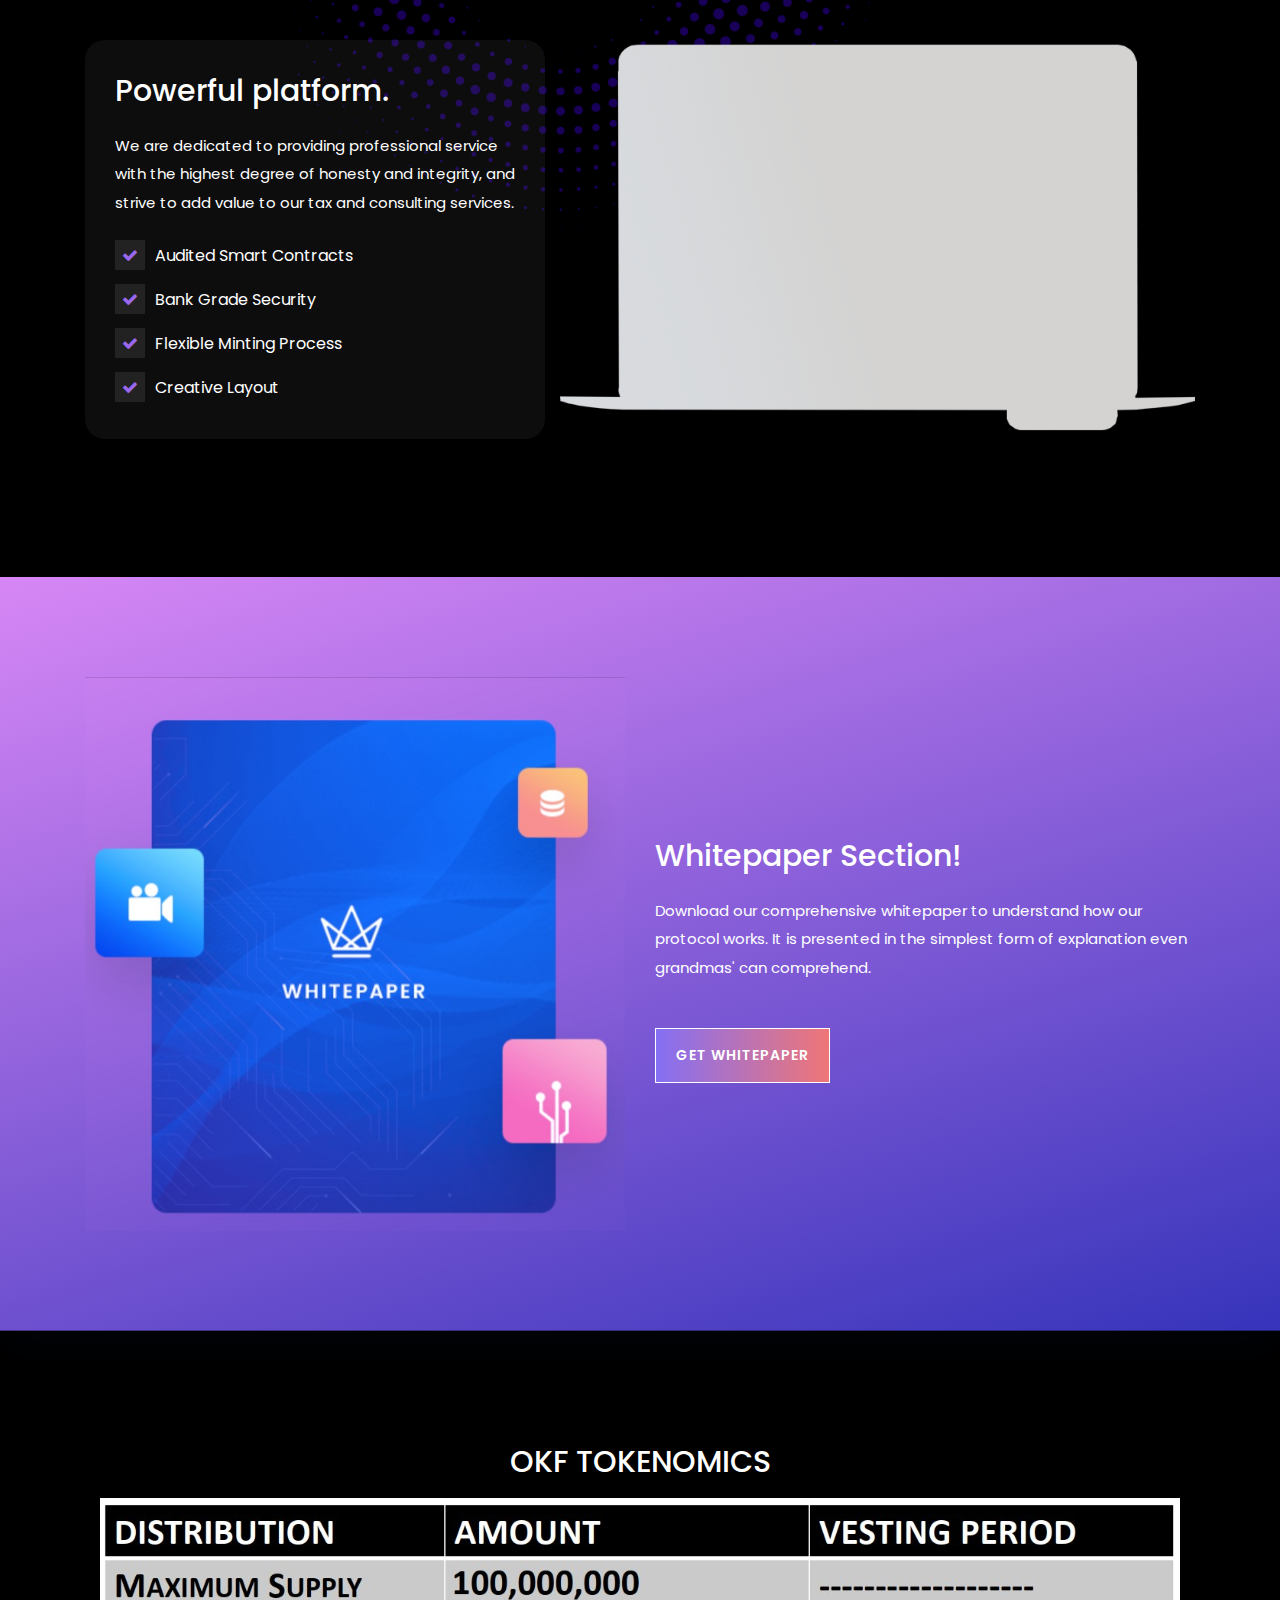
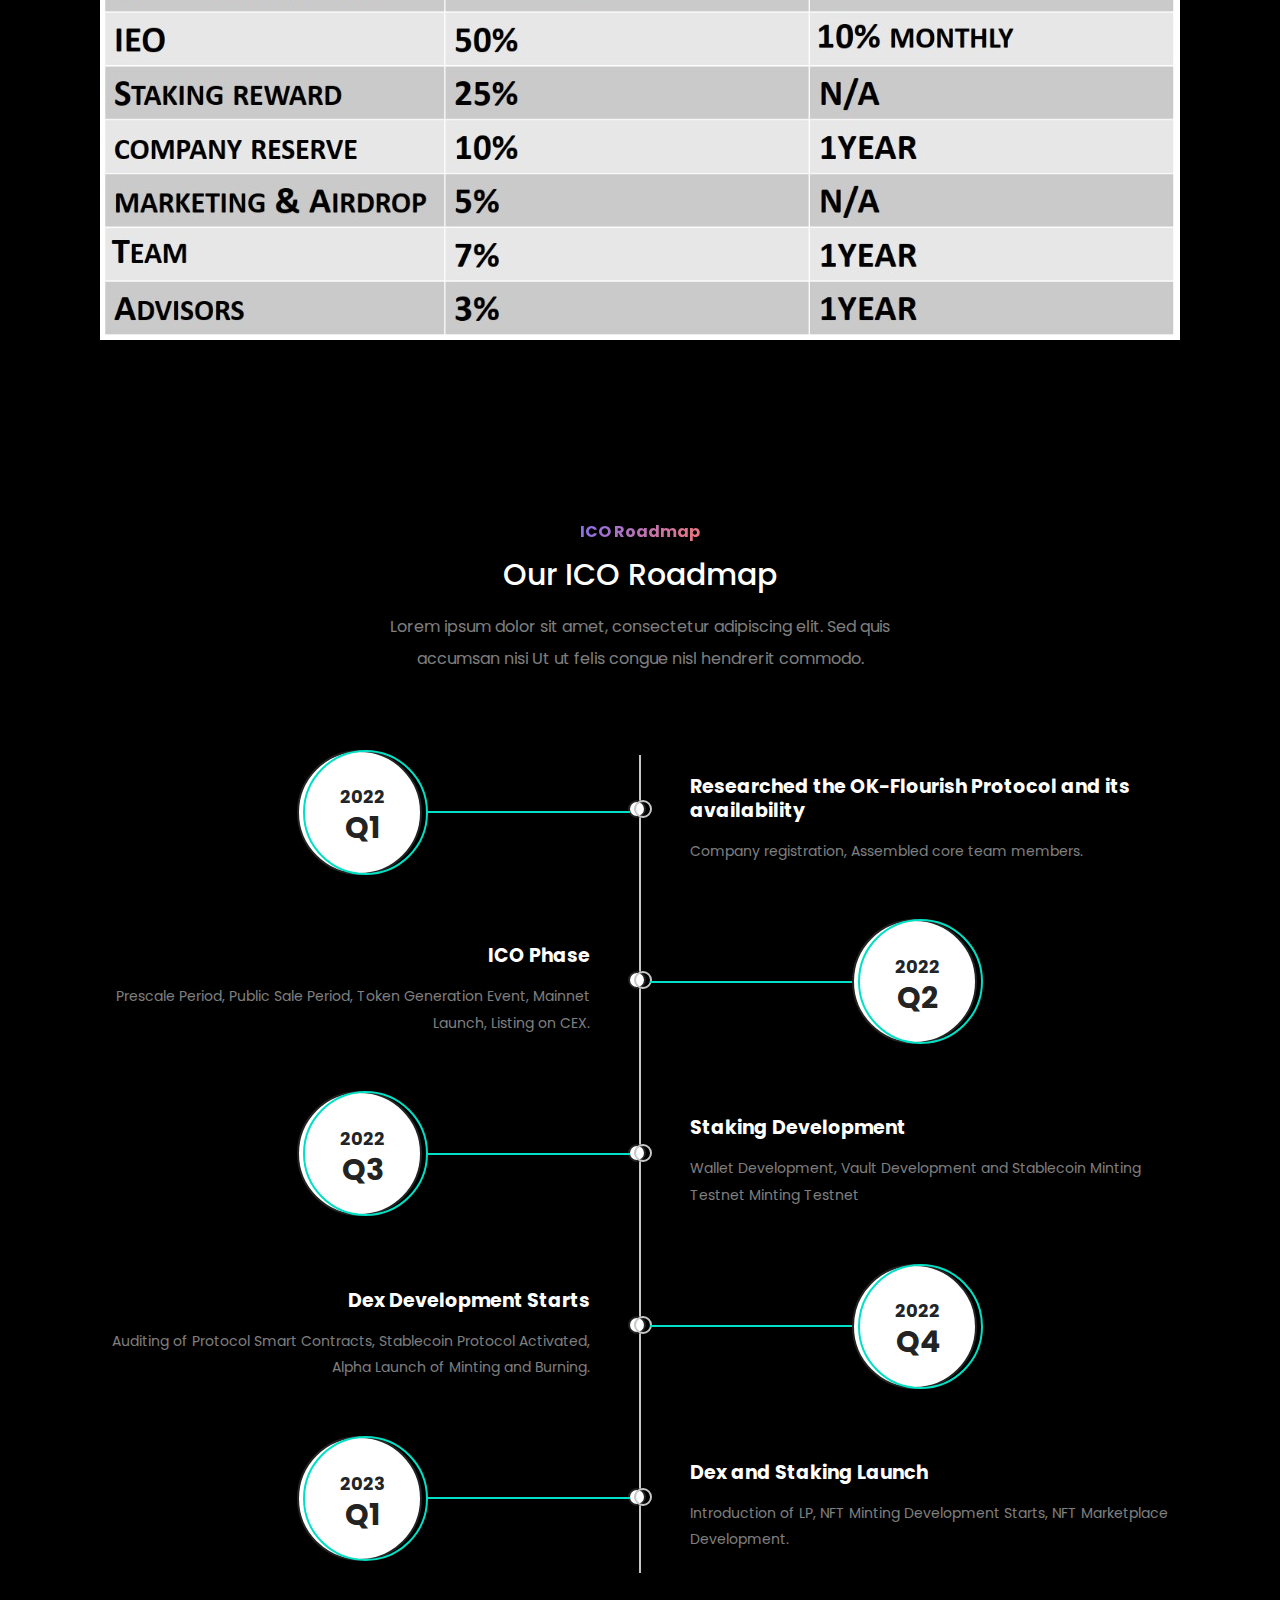
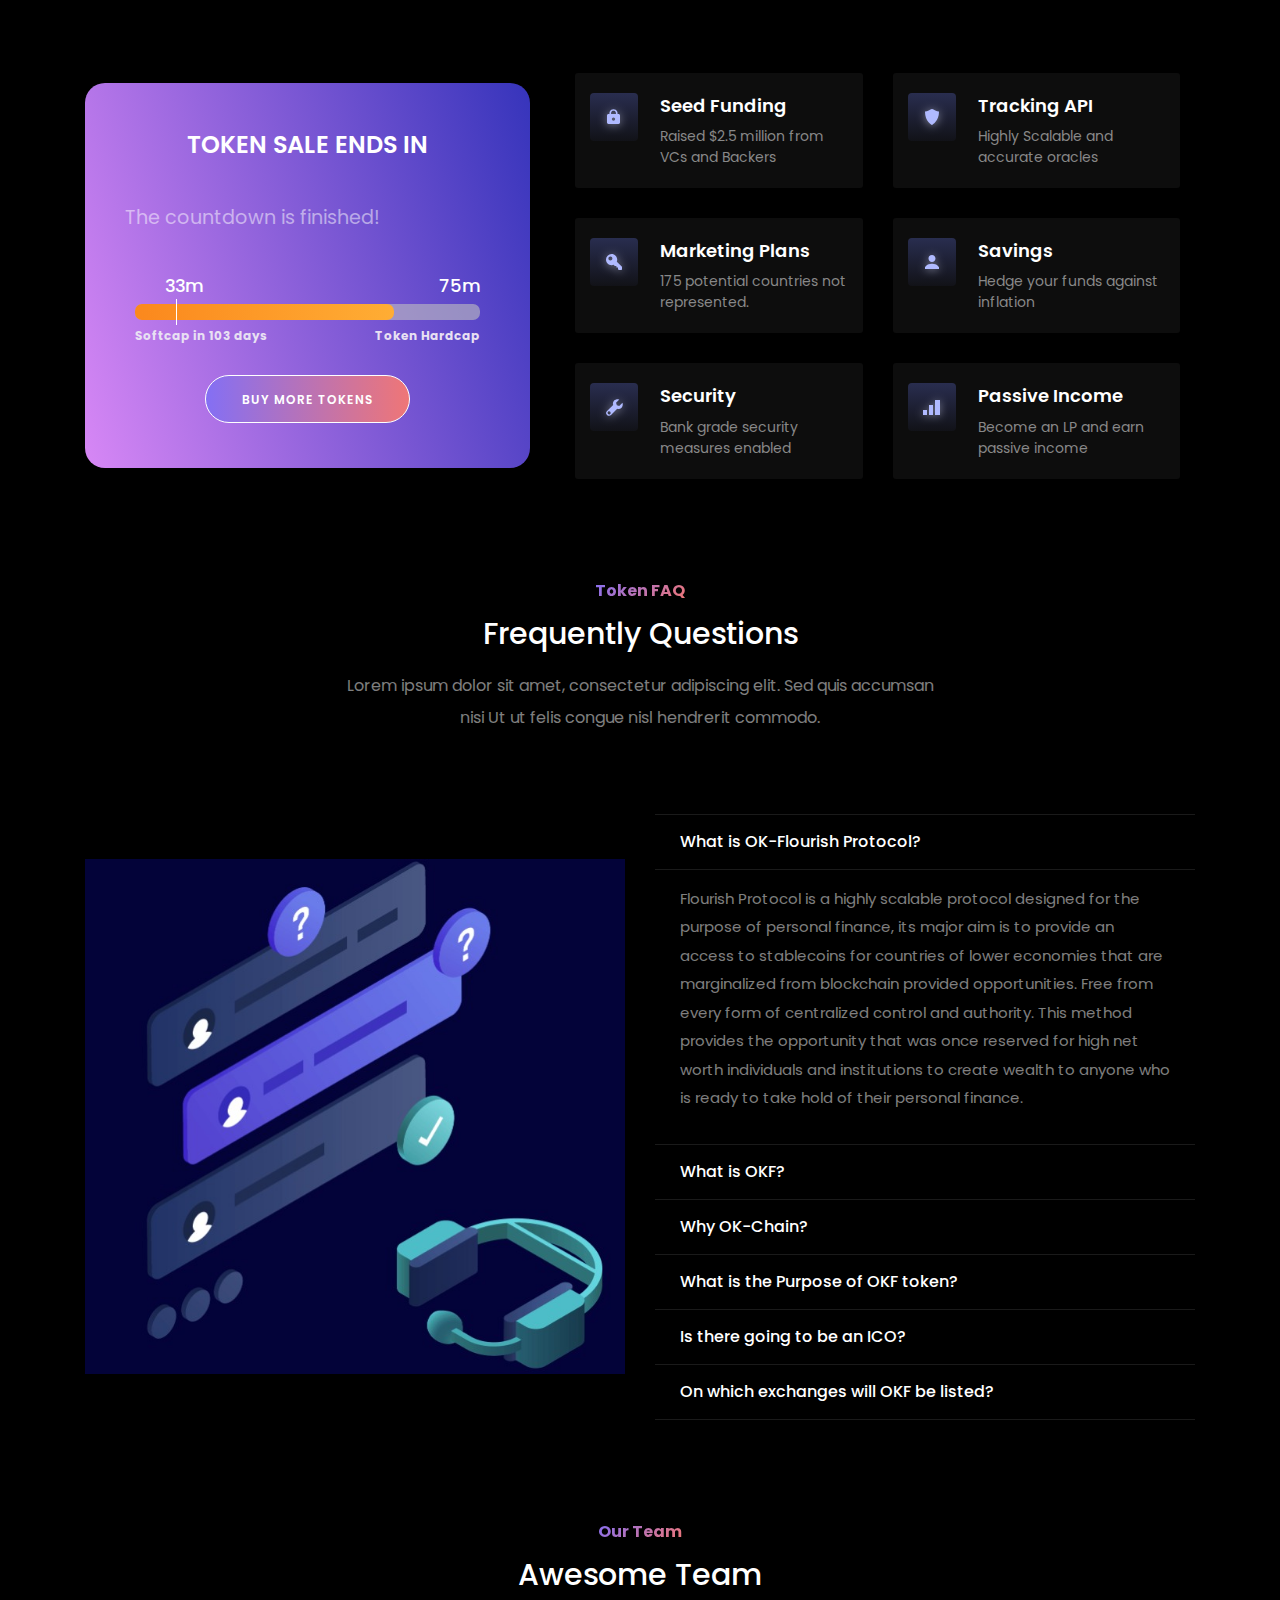
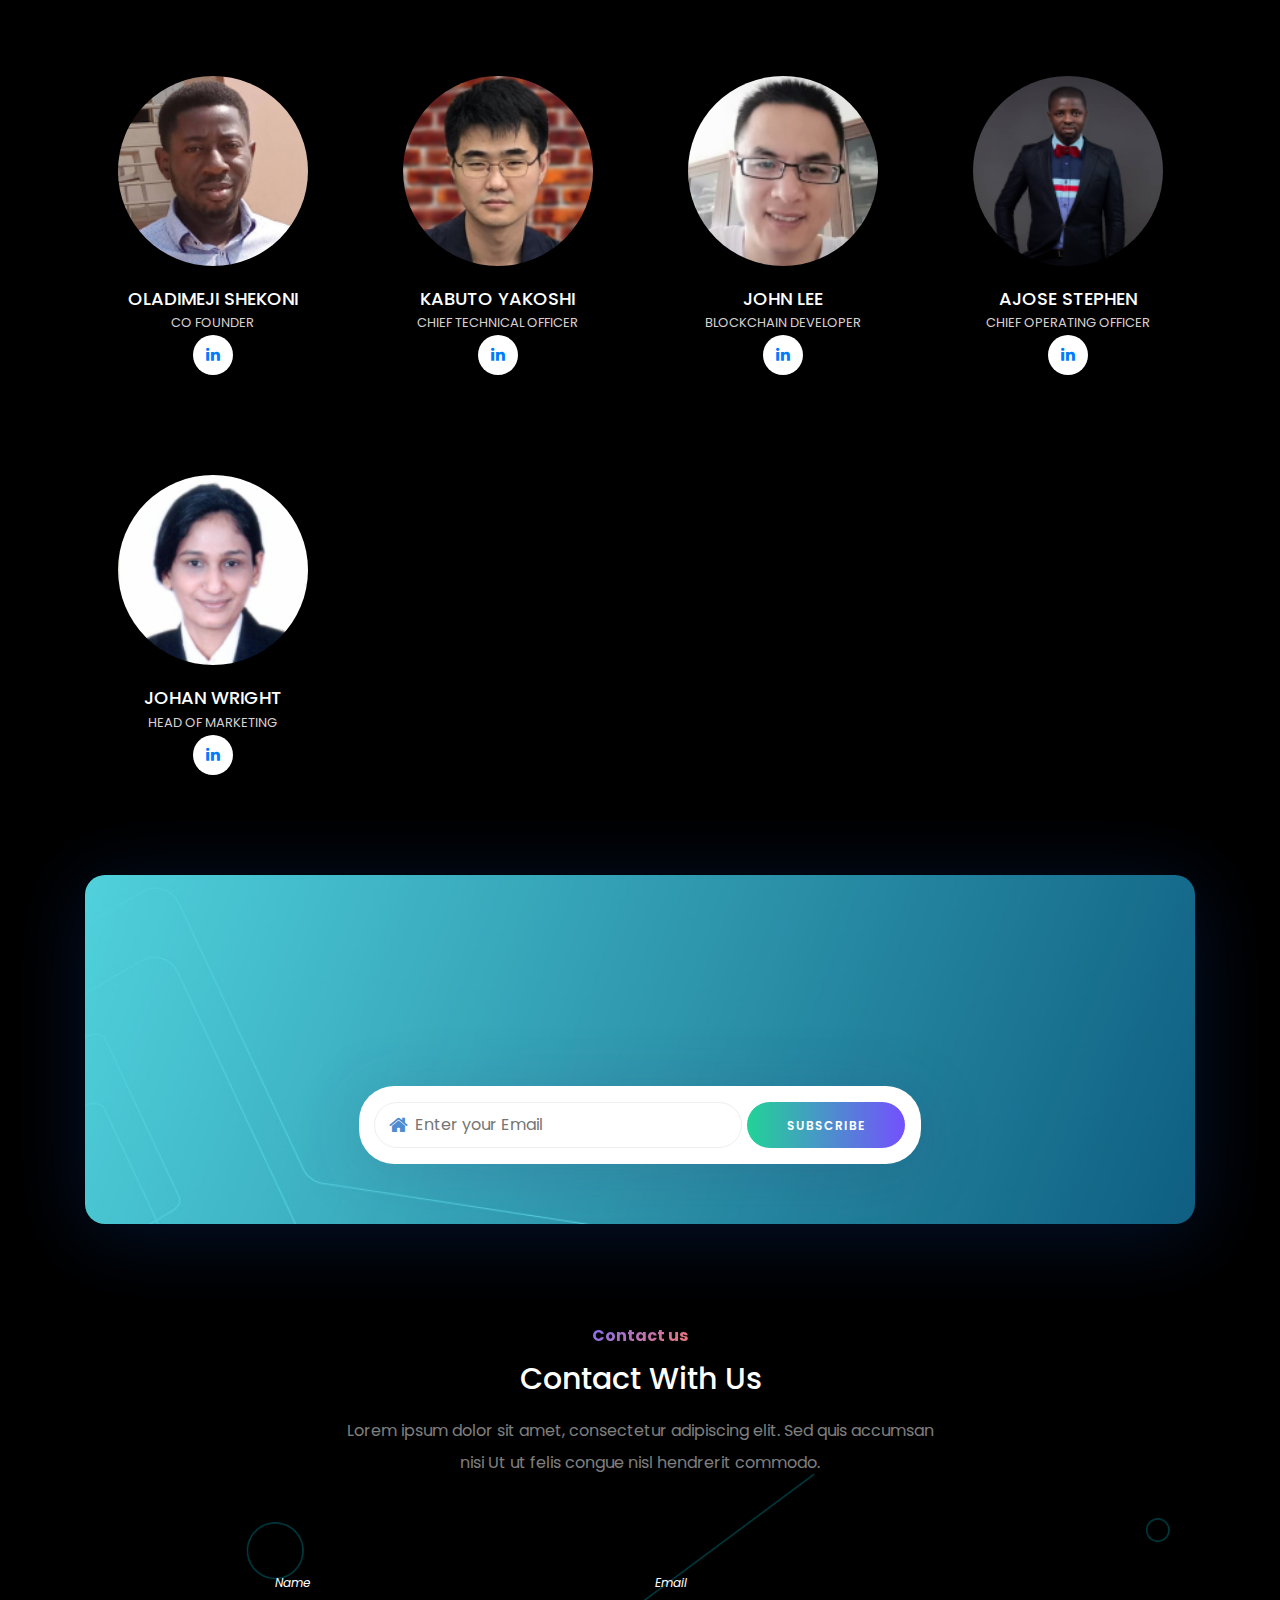
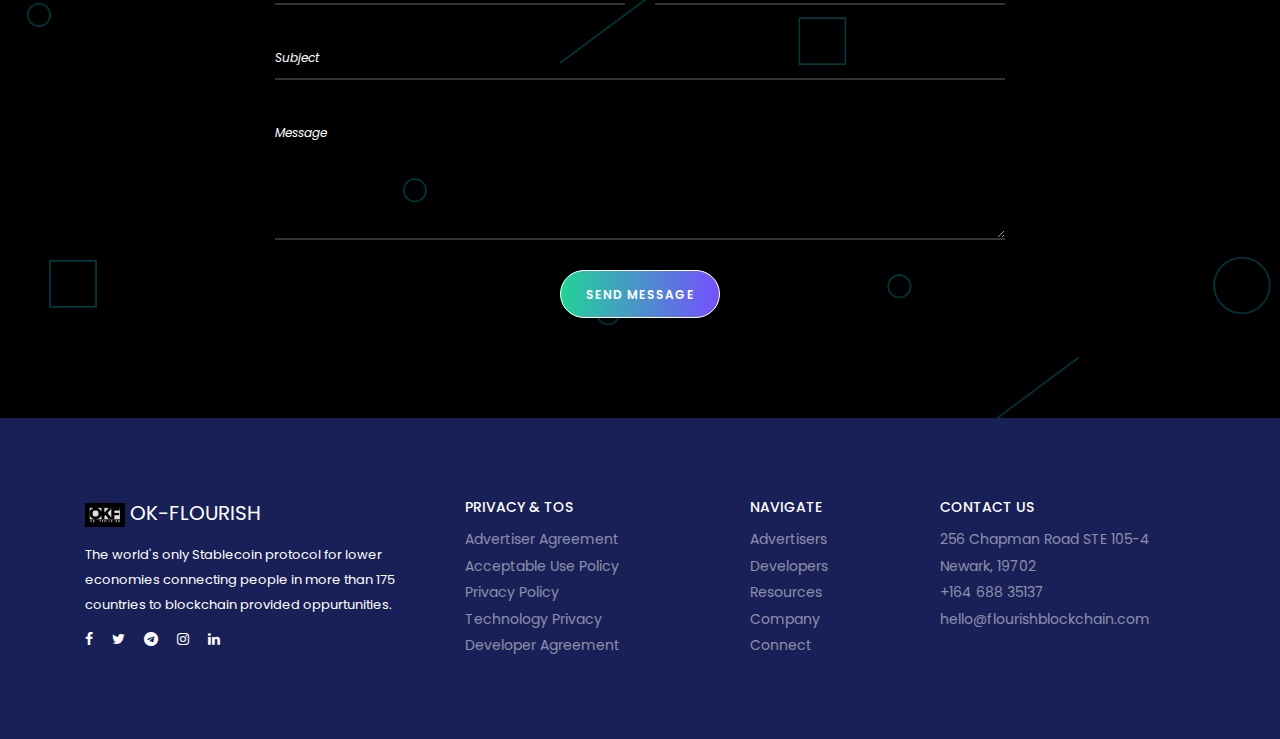
==== commit 65b9d18e: "updated content" ====
--- a/index.html
+++ b/index.html
@@ -117,7 +117,7 @@
             </div>
             <div class="col-lg-6">
               <div class="illusto-2 fadeInUp" data-wow-delay="0.5s">
-                <!-- <img src="img/core-img/about-3.png" alt=""> -->
+                <!-- <img src="img/new/home-bg-2.png" alt="" style="max-width: 40vw;"> -->
               </div>
             </div>
           </div>
@@ -200,7 +200,7 @@
                 >
               </div>
               <h4 class="fadeInUp" data-wow-delay="0.3s">
-                Connect blockchain to the real world and start crypto tading.
+                Connect Blockchain to the real world and start earning income.
               </h4>
               <p class="fadeInUp" data-wow-delay="0.4s">
                 Many Countries around the are now experiencing more hardship due
@@ -260,8 +260,7 @@
           </div>
           <h2 class="fadeInUp" data-wow-delay="0.3s">Our Main Features</h2>
           <p class="fadeInUp" data-wow-delay="0.4s">
-            Lorem ipsum dolor sit amet, consectetur adipiscing elit. Sed quis
-            accumsan nisi Ut ut felis congue nisl hendrerit commodo.
+            OK-Flourish Protocol has distinguished features that makes it superior to any competitor.
           </p>
         </div>
 
@@ -499,9 +498,9 @@
                 Whitepaper Section!
               </h4>
               <p class="text-white">
-                Download our comprehensive whitepaper to understand our protocol
-                works. It is presented in the symplest form of explanation even
-                grandmas can comprehend.
+                Download our comprehensive whitepaper to understand how our protocol
+                works. It is presented in the simplest form of explanation even
+                grandmas' can comprehend.
               </p>
               <a
                 class="btn dream-btn mt-30 fadeInUp"
--- a/css/style.css
+++ b/css/style.css
@@ -1062,7 +1062,8 @@
 .hero-section.moving{
     overflow: hidden;
     background-color: black;
-     background: url('/img/new/home-bg.png') no-repeat center top;  
+     /* background: url('/img/new/home-bg.png') no-repeat center top;   */
+     background: url('/img/new/home-bg-3.jpg') no-repeat center top;  
      background-size: cover;
      background-position: center;
 }
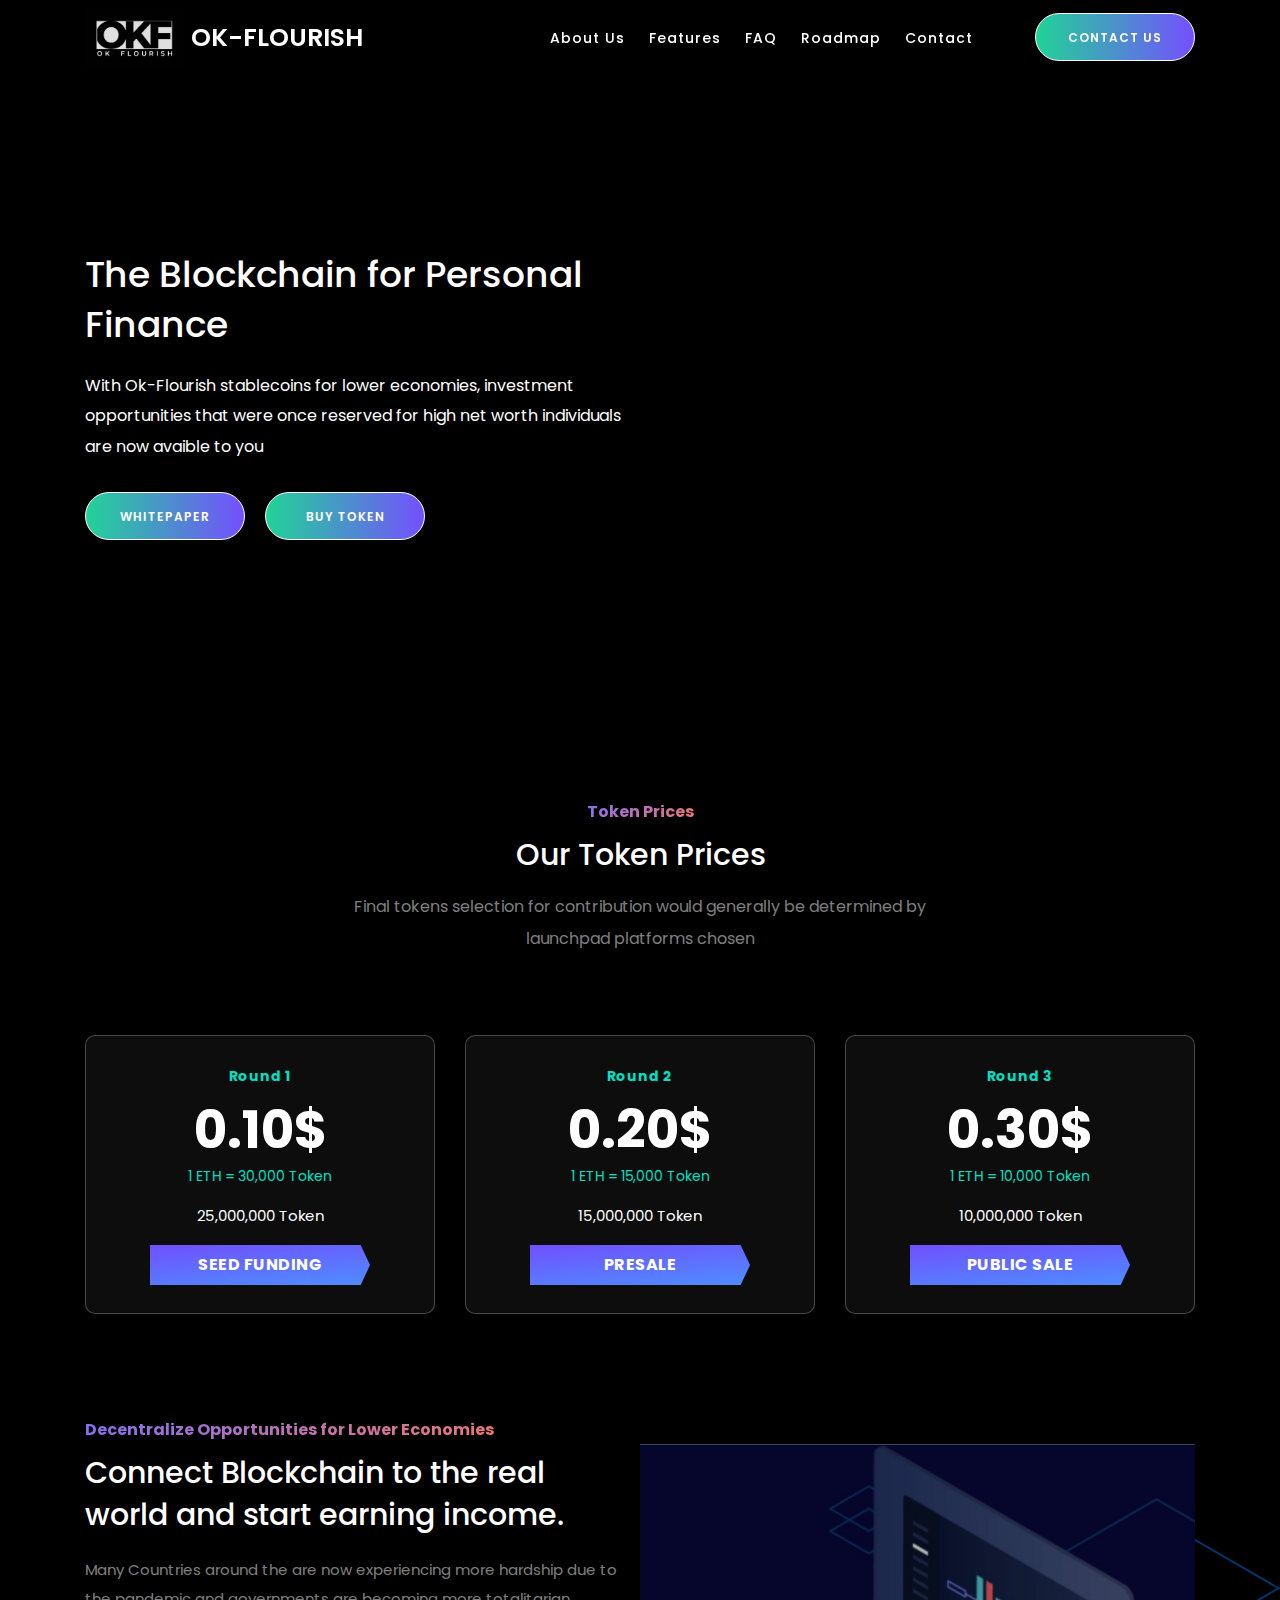
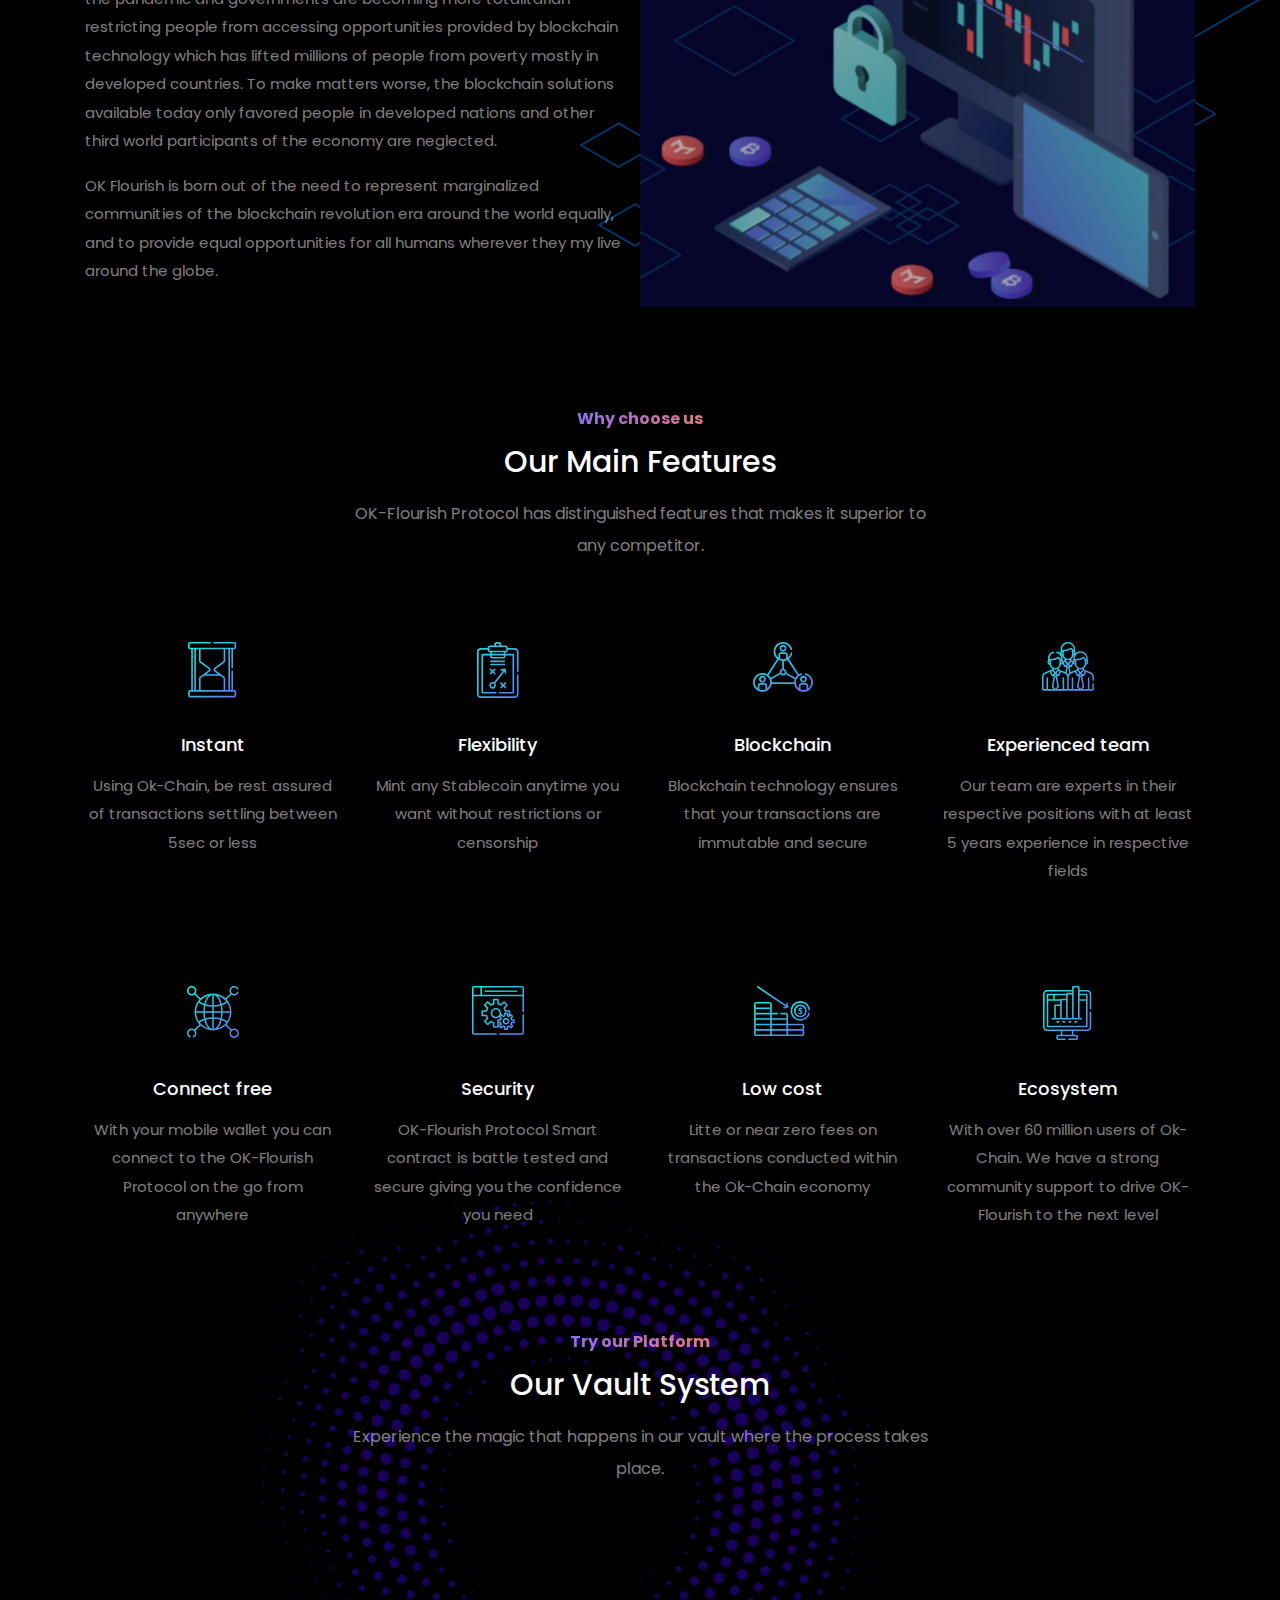
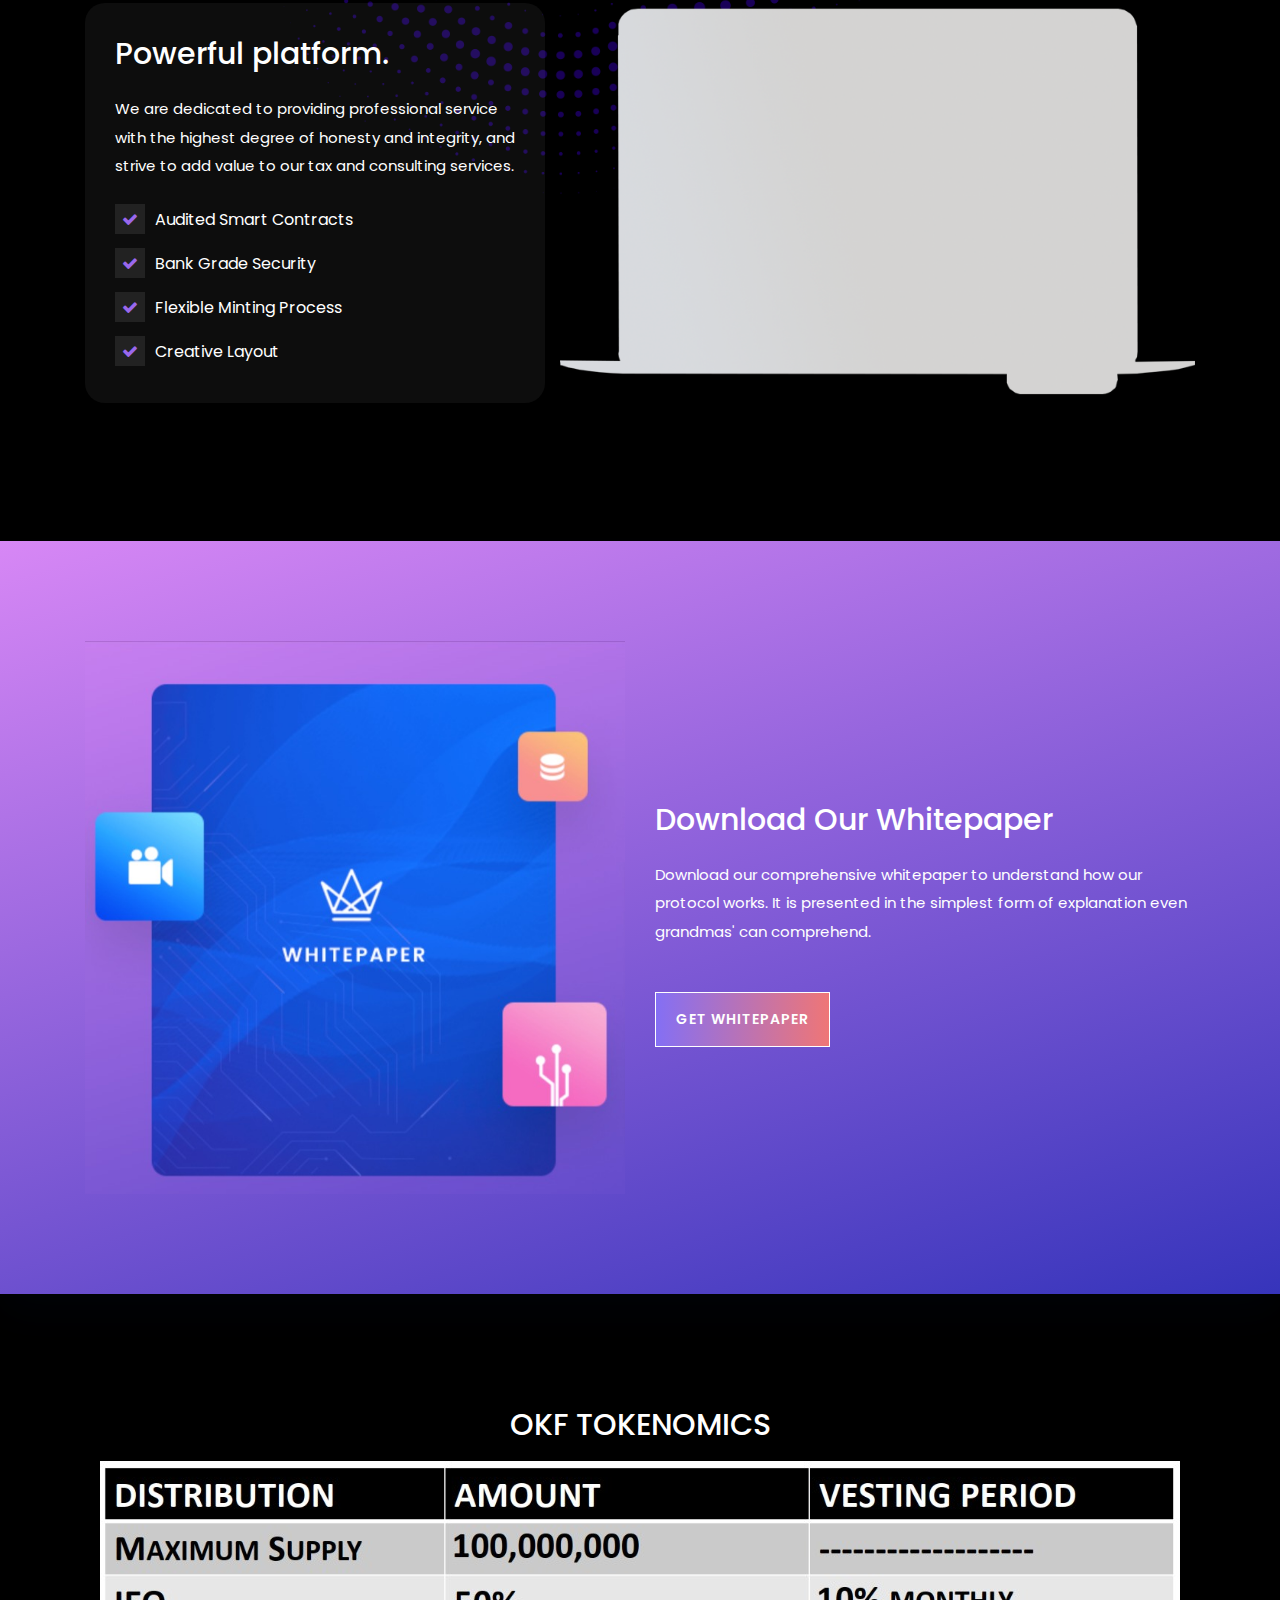
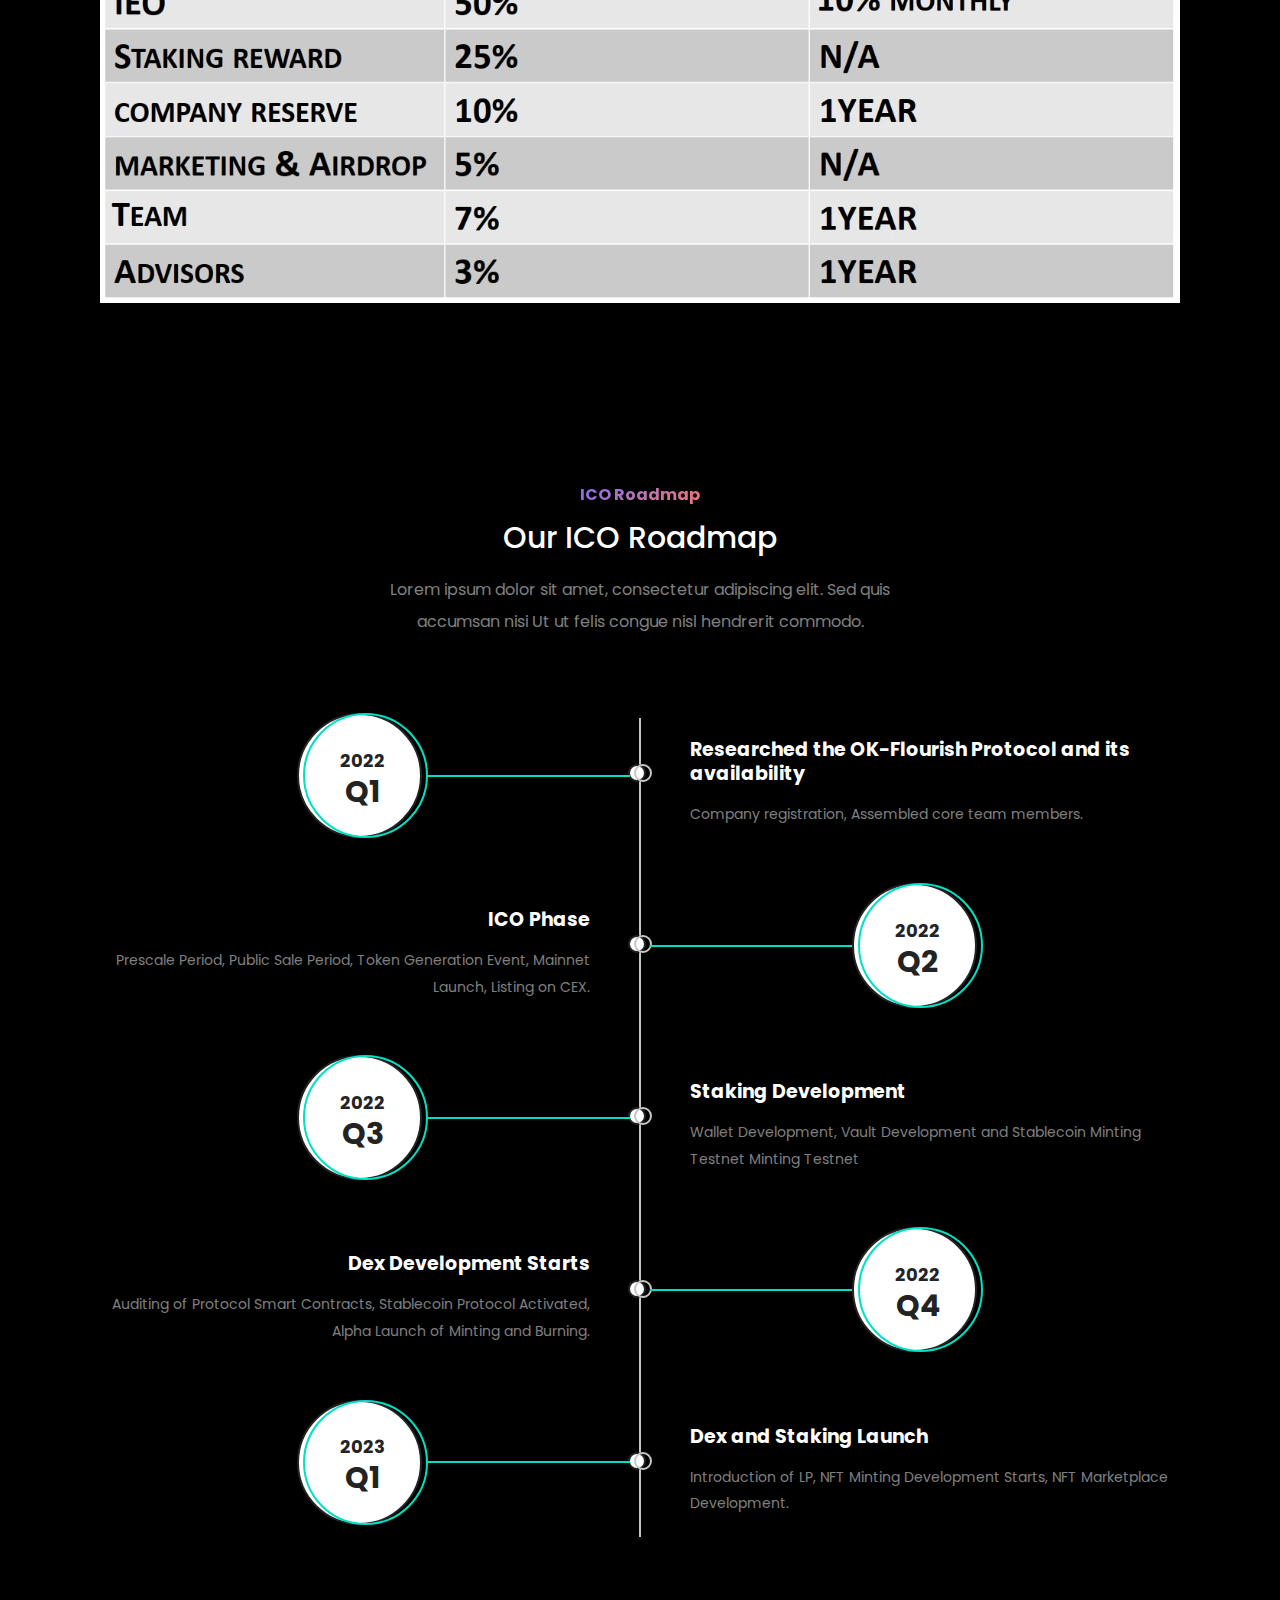
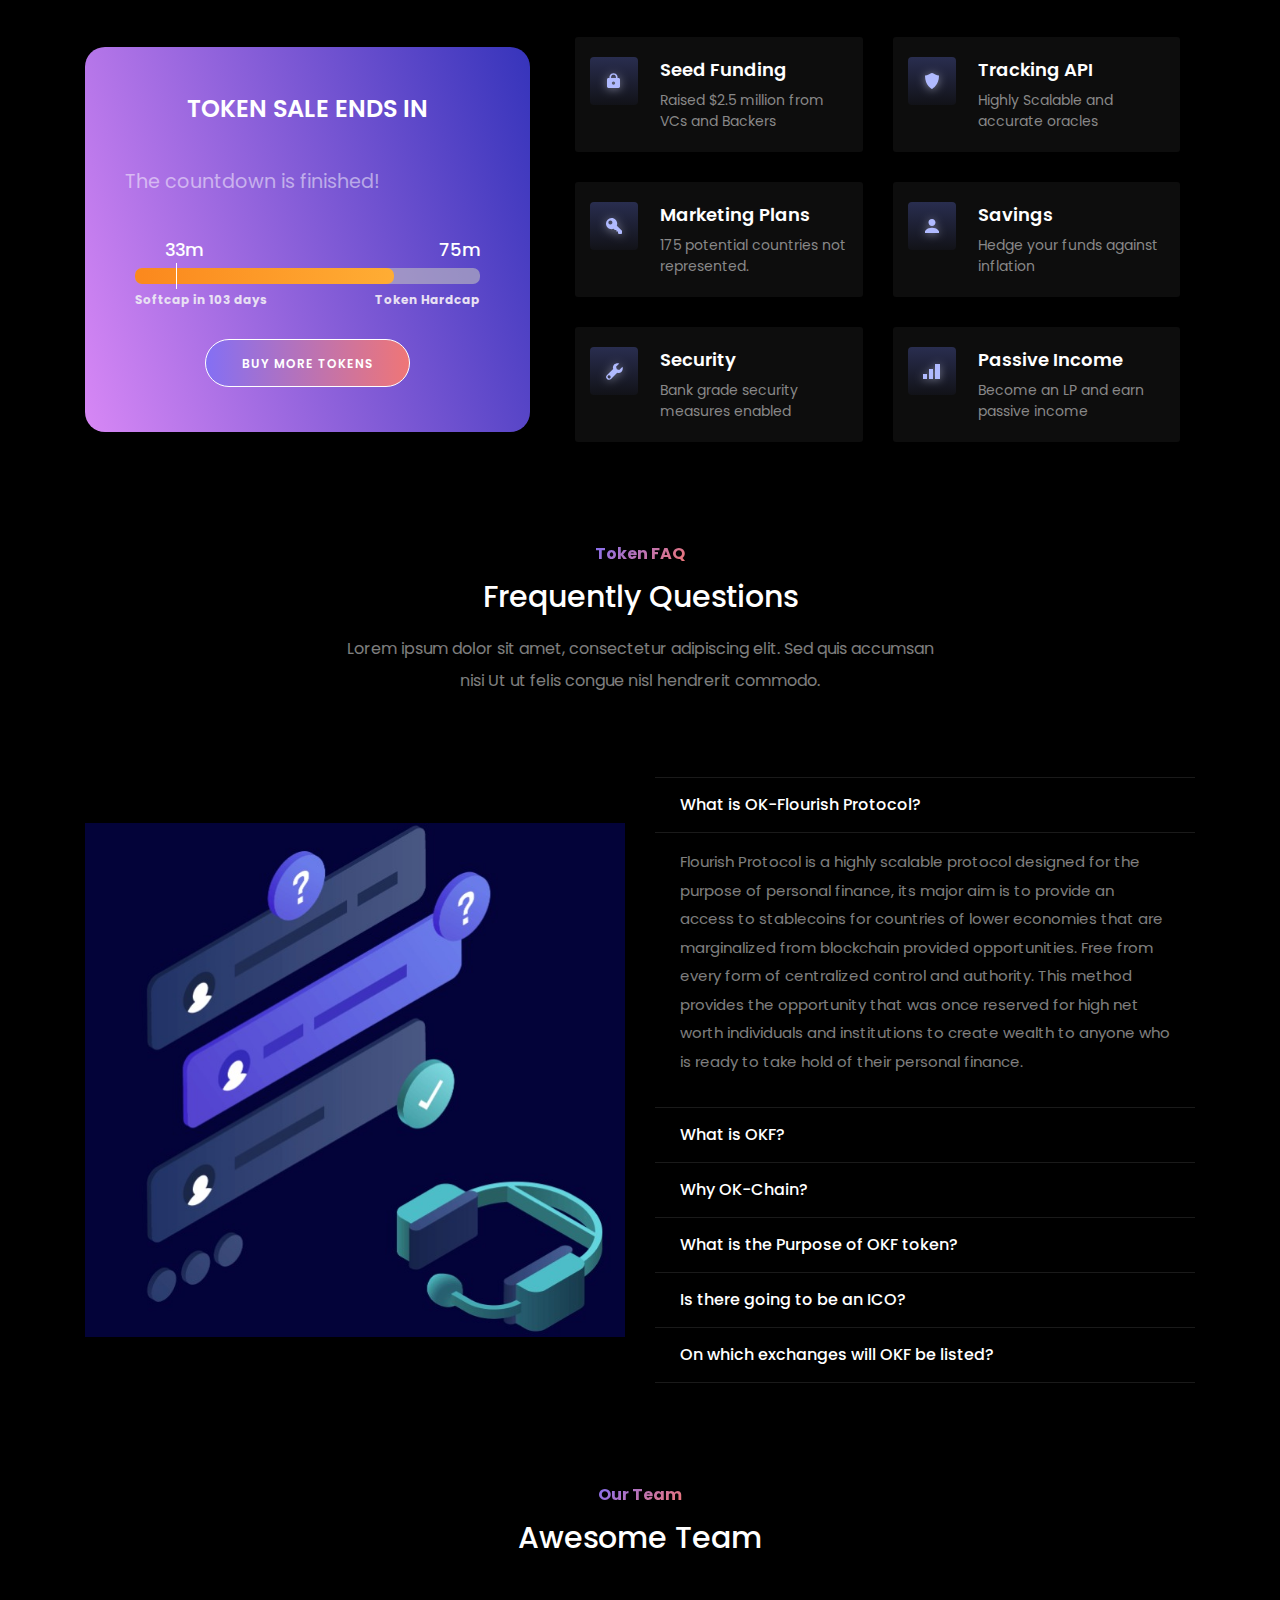
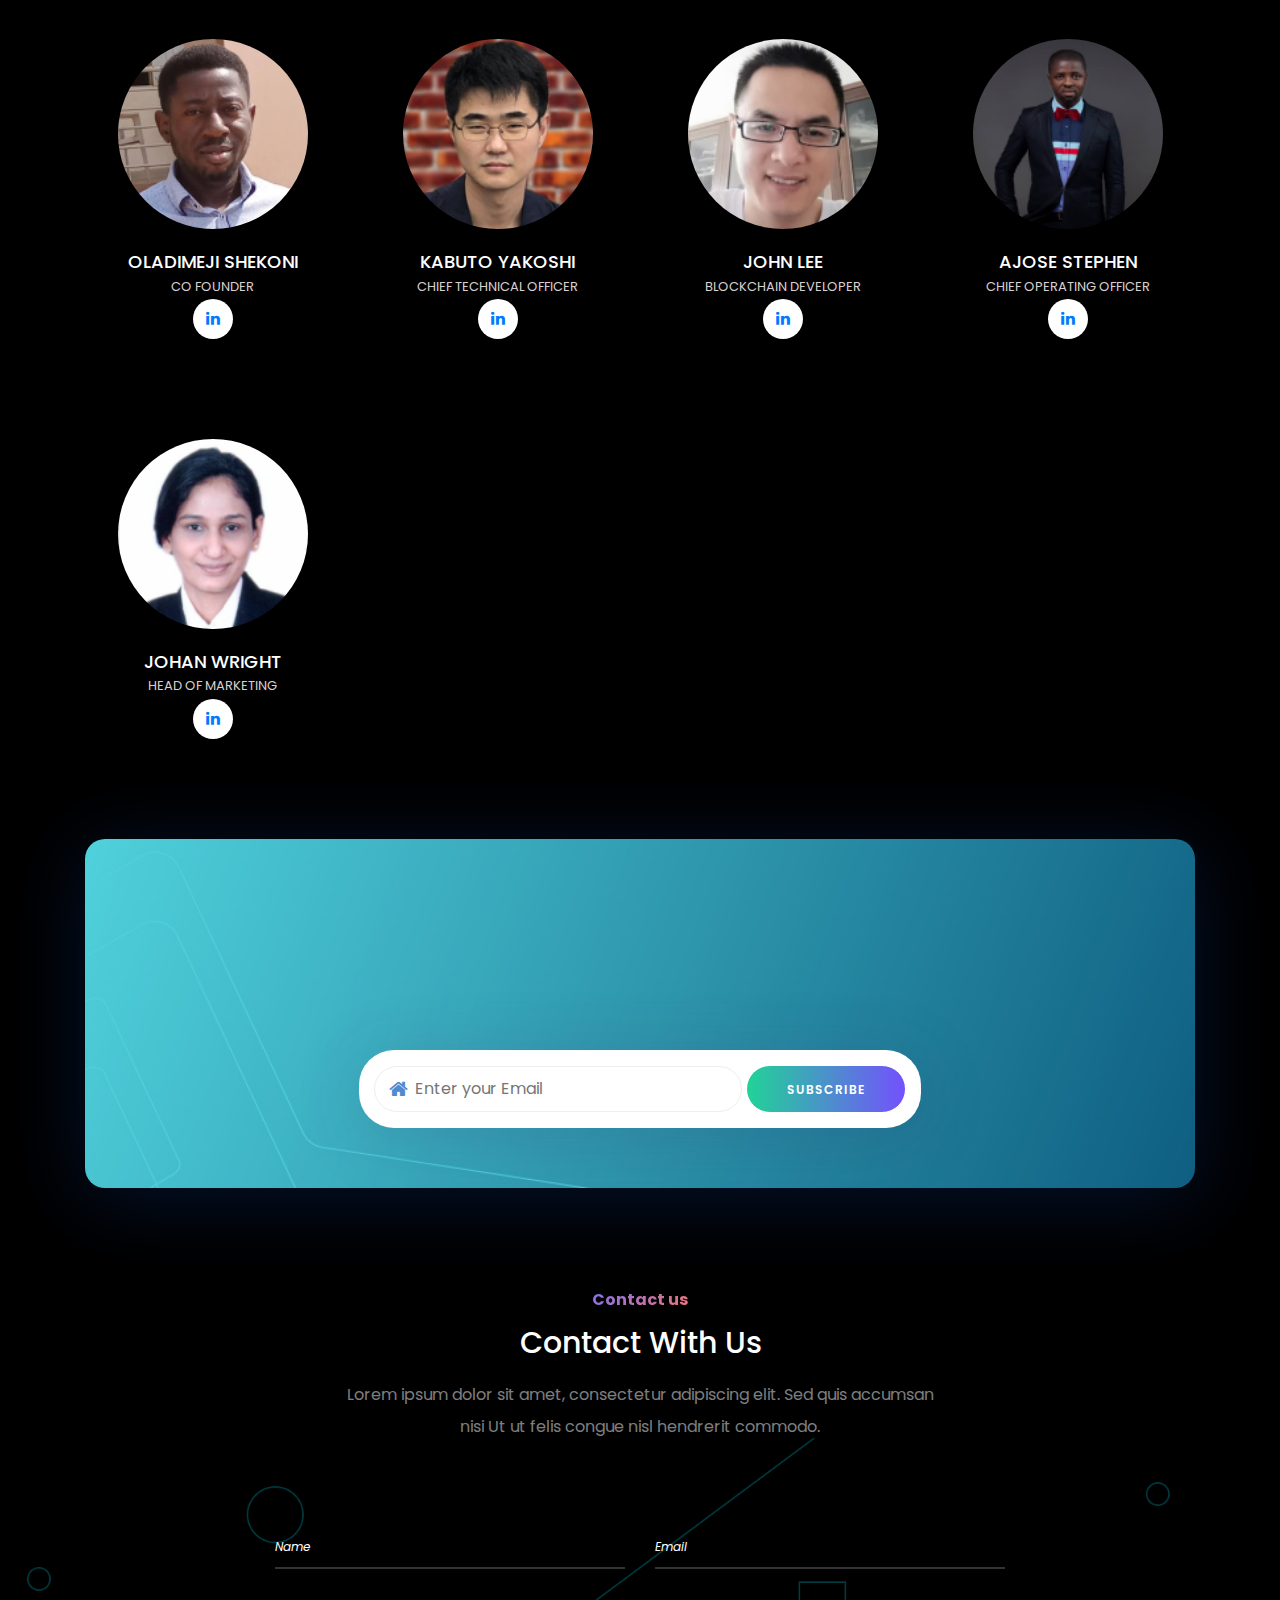
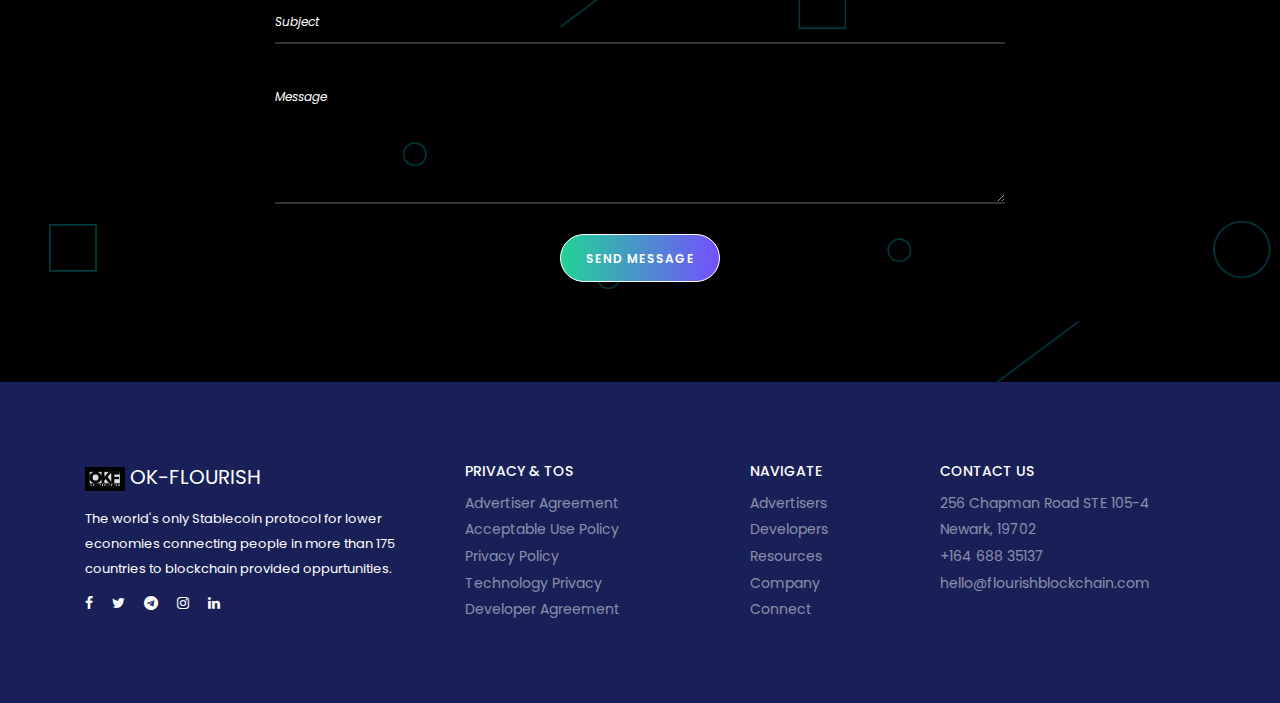
==== commit a1d281ea: "updated html and added assets" ====
--- a/index.html
+++ b/index.html
@@ -495,7 +495,7 @@
               </div>
               <h4 class="text-white fadeInUp" data-wow-delay="0.3s">
                 <!-- Downoad Our Whitepaper -->
-                Whitepaper Section!
+                Download Our Whitepaper
               </h4>
               <p class="text-white">
                 Download our comprehensive whitepaper to understand how our protocol
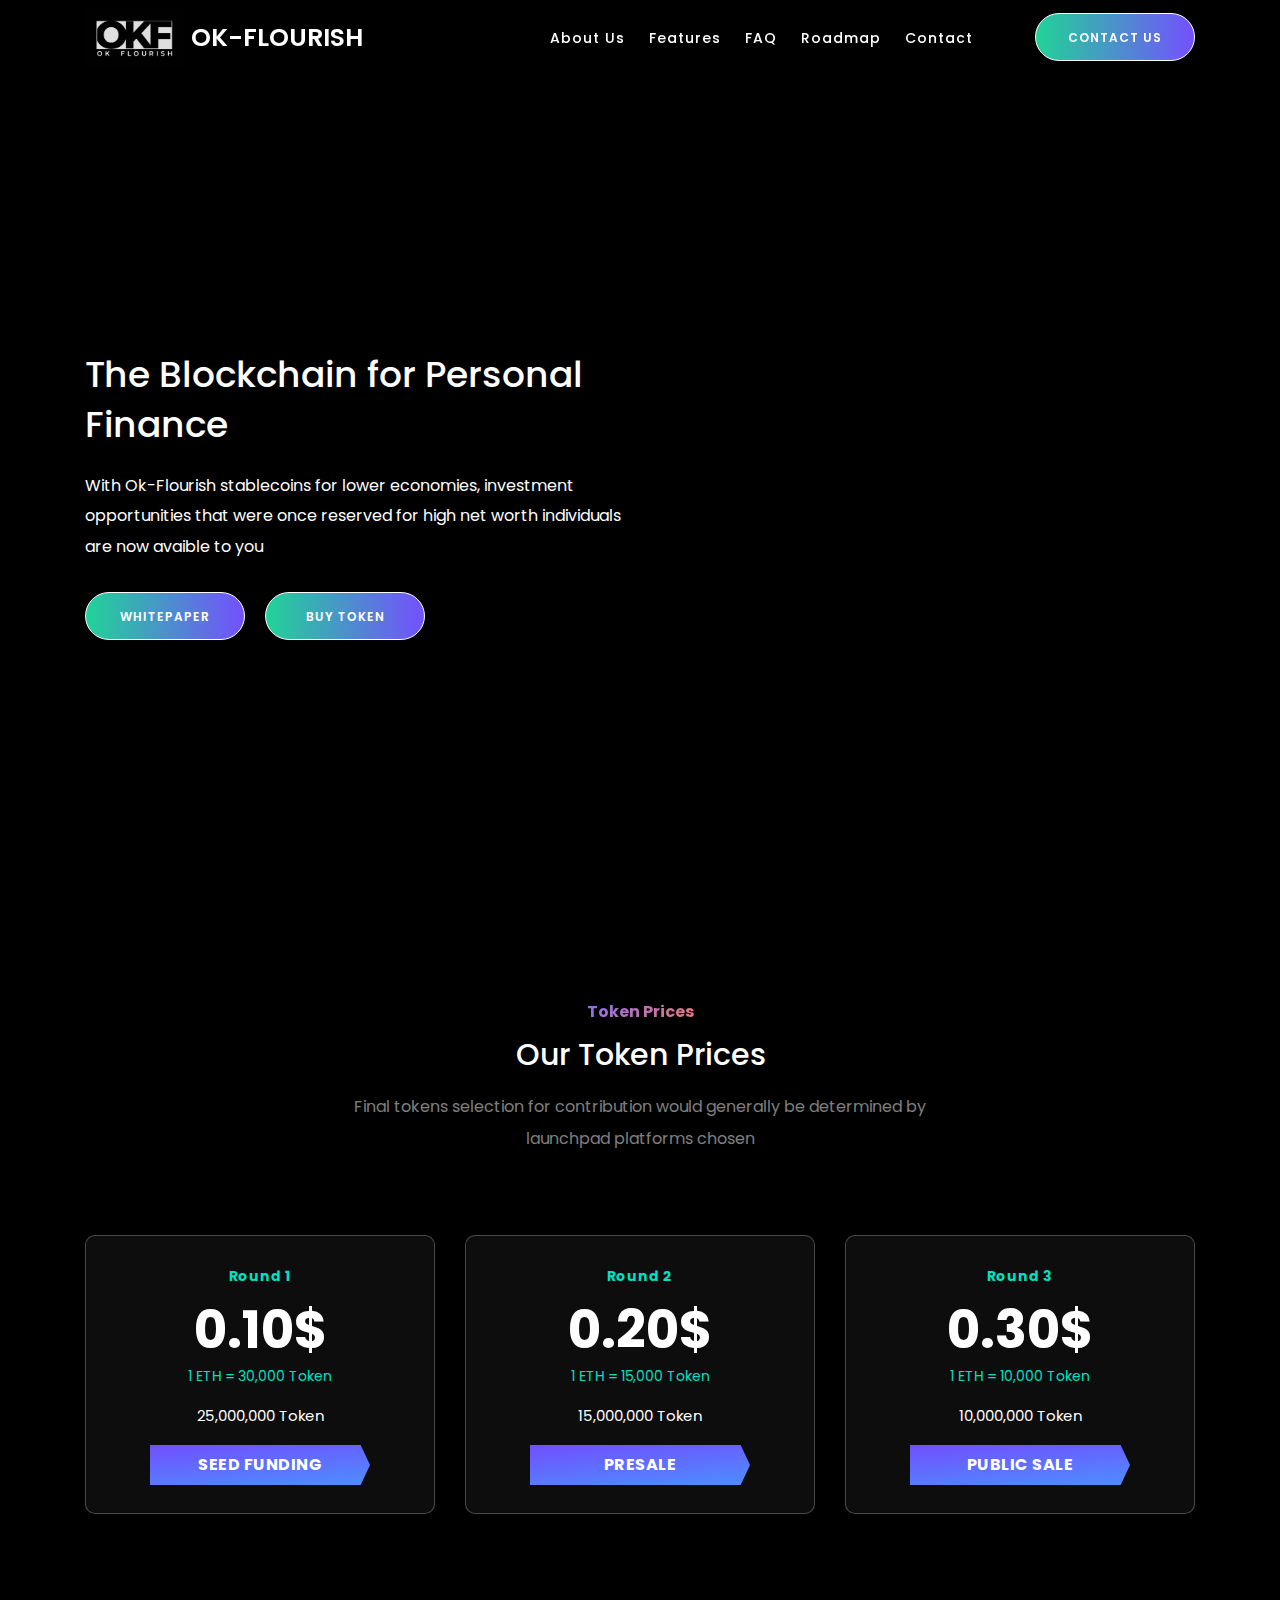
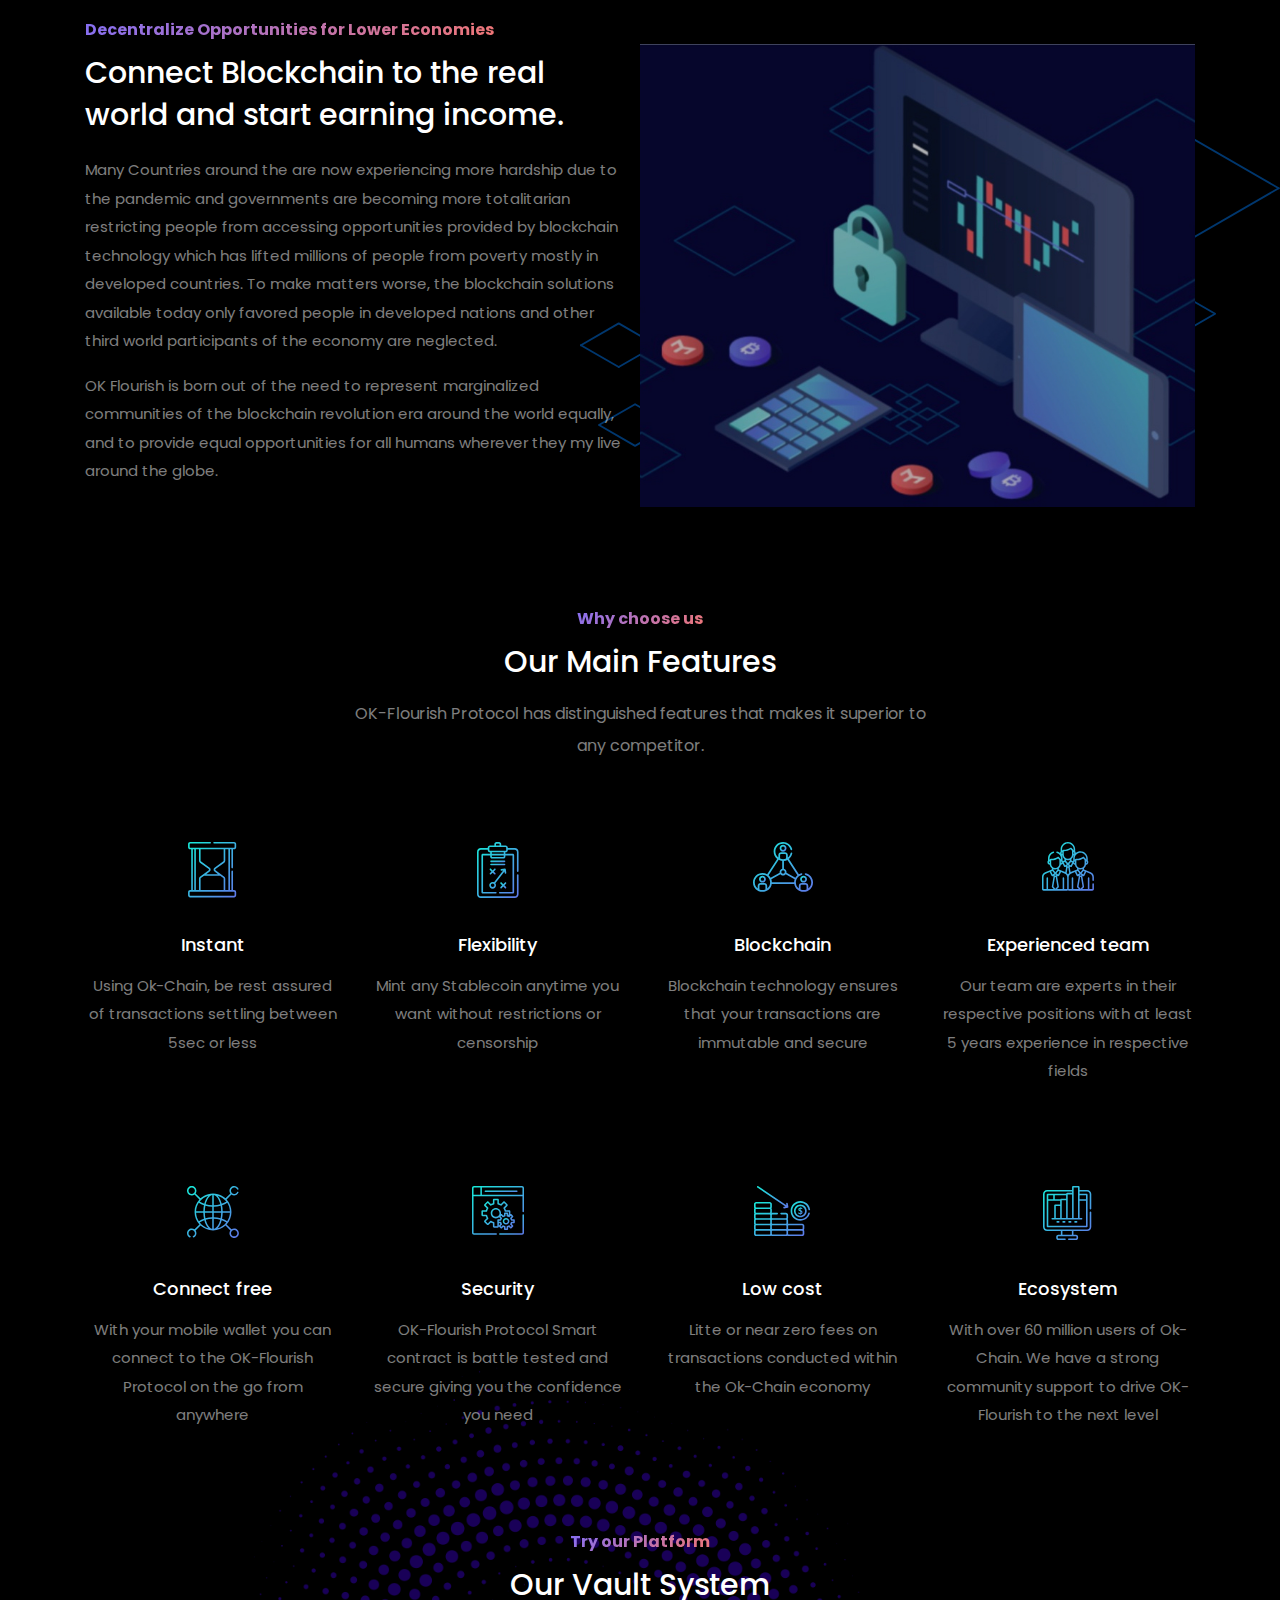
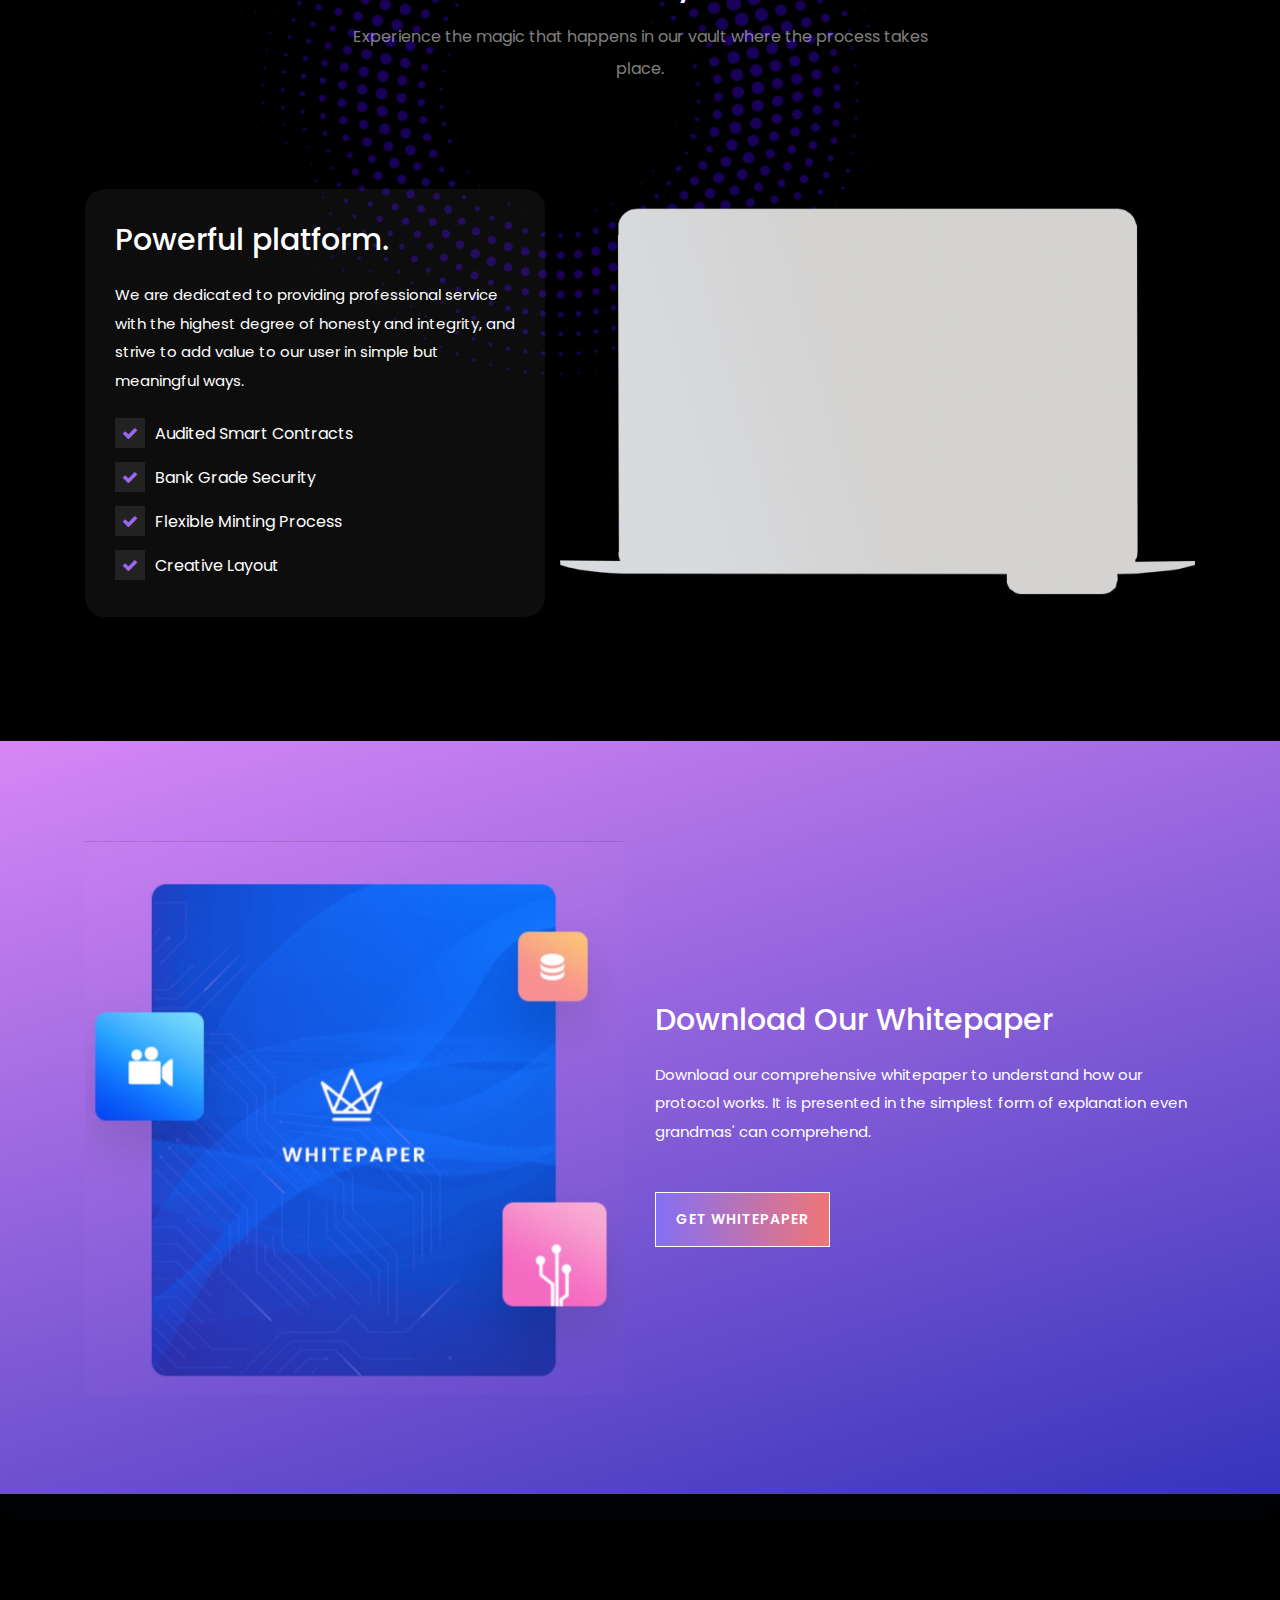
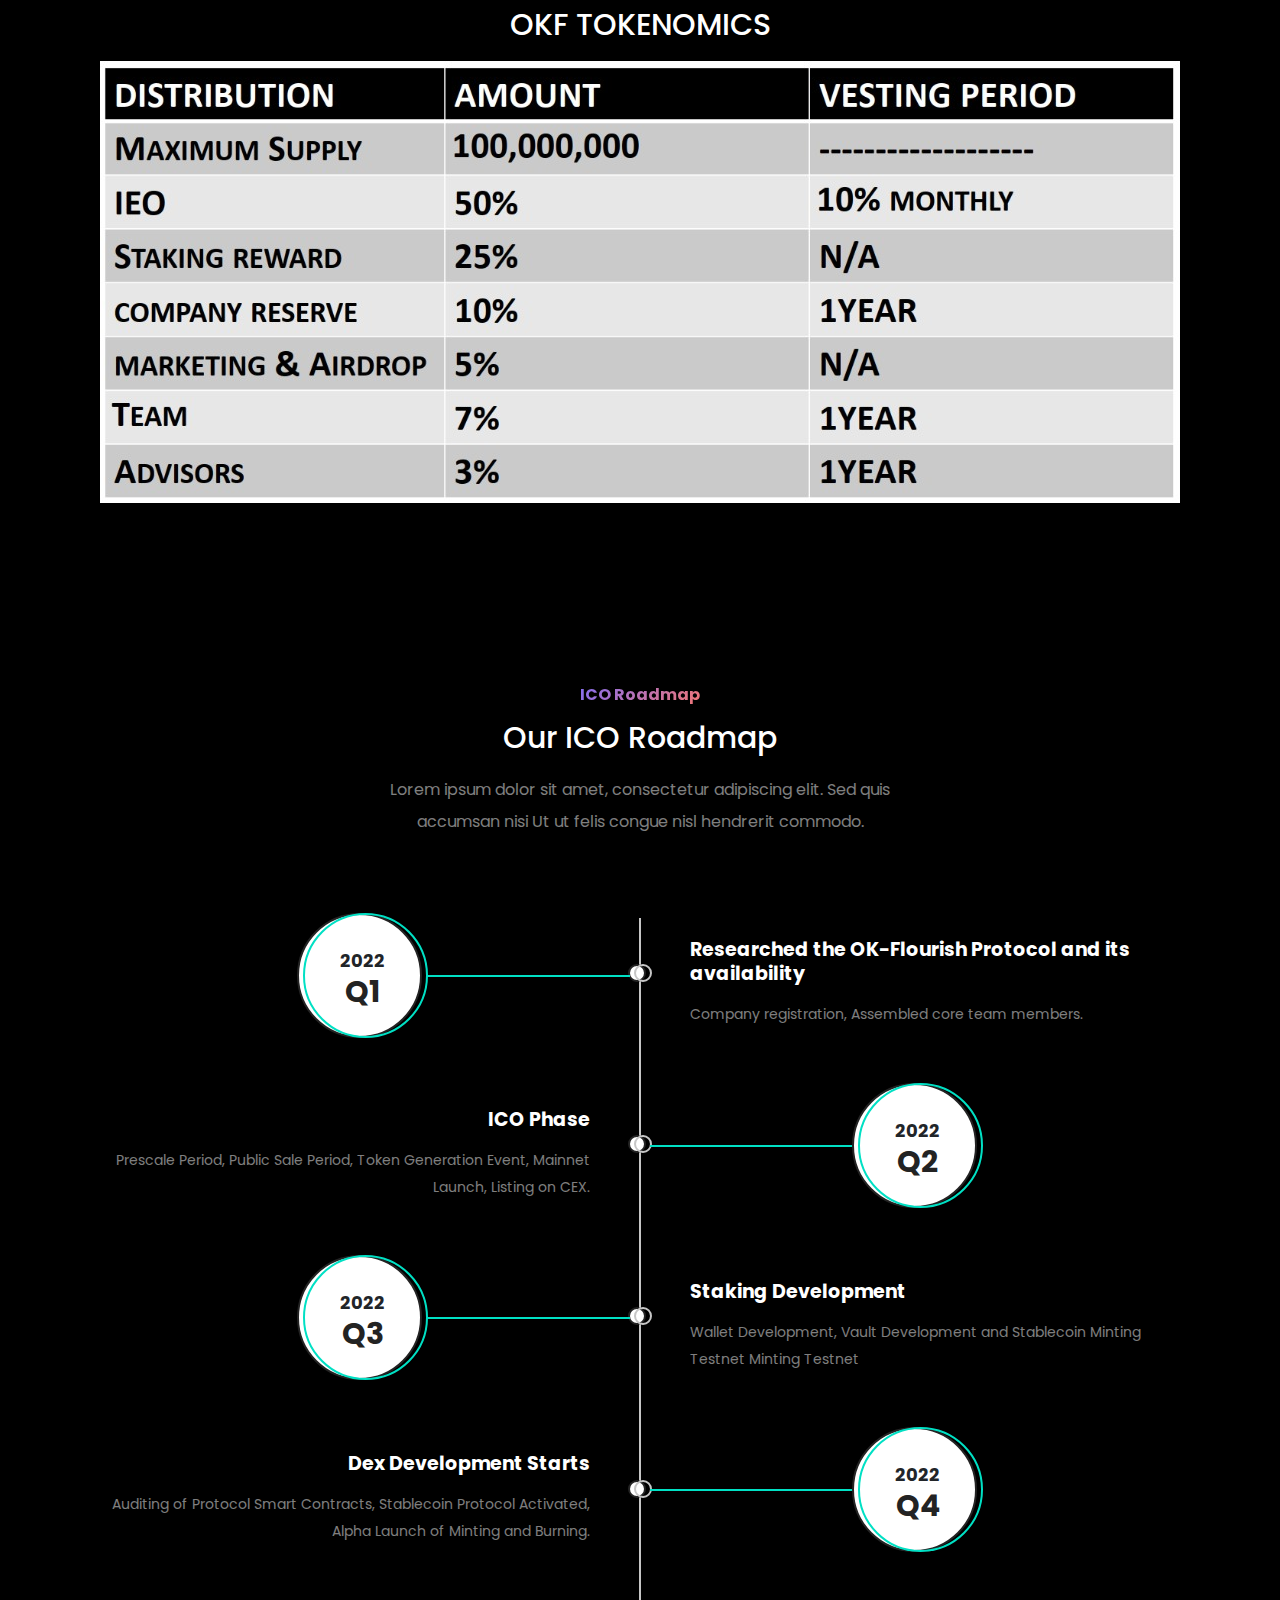
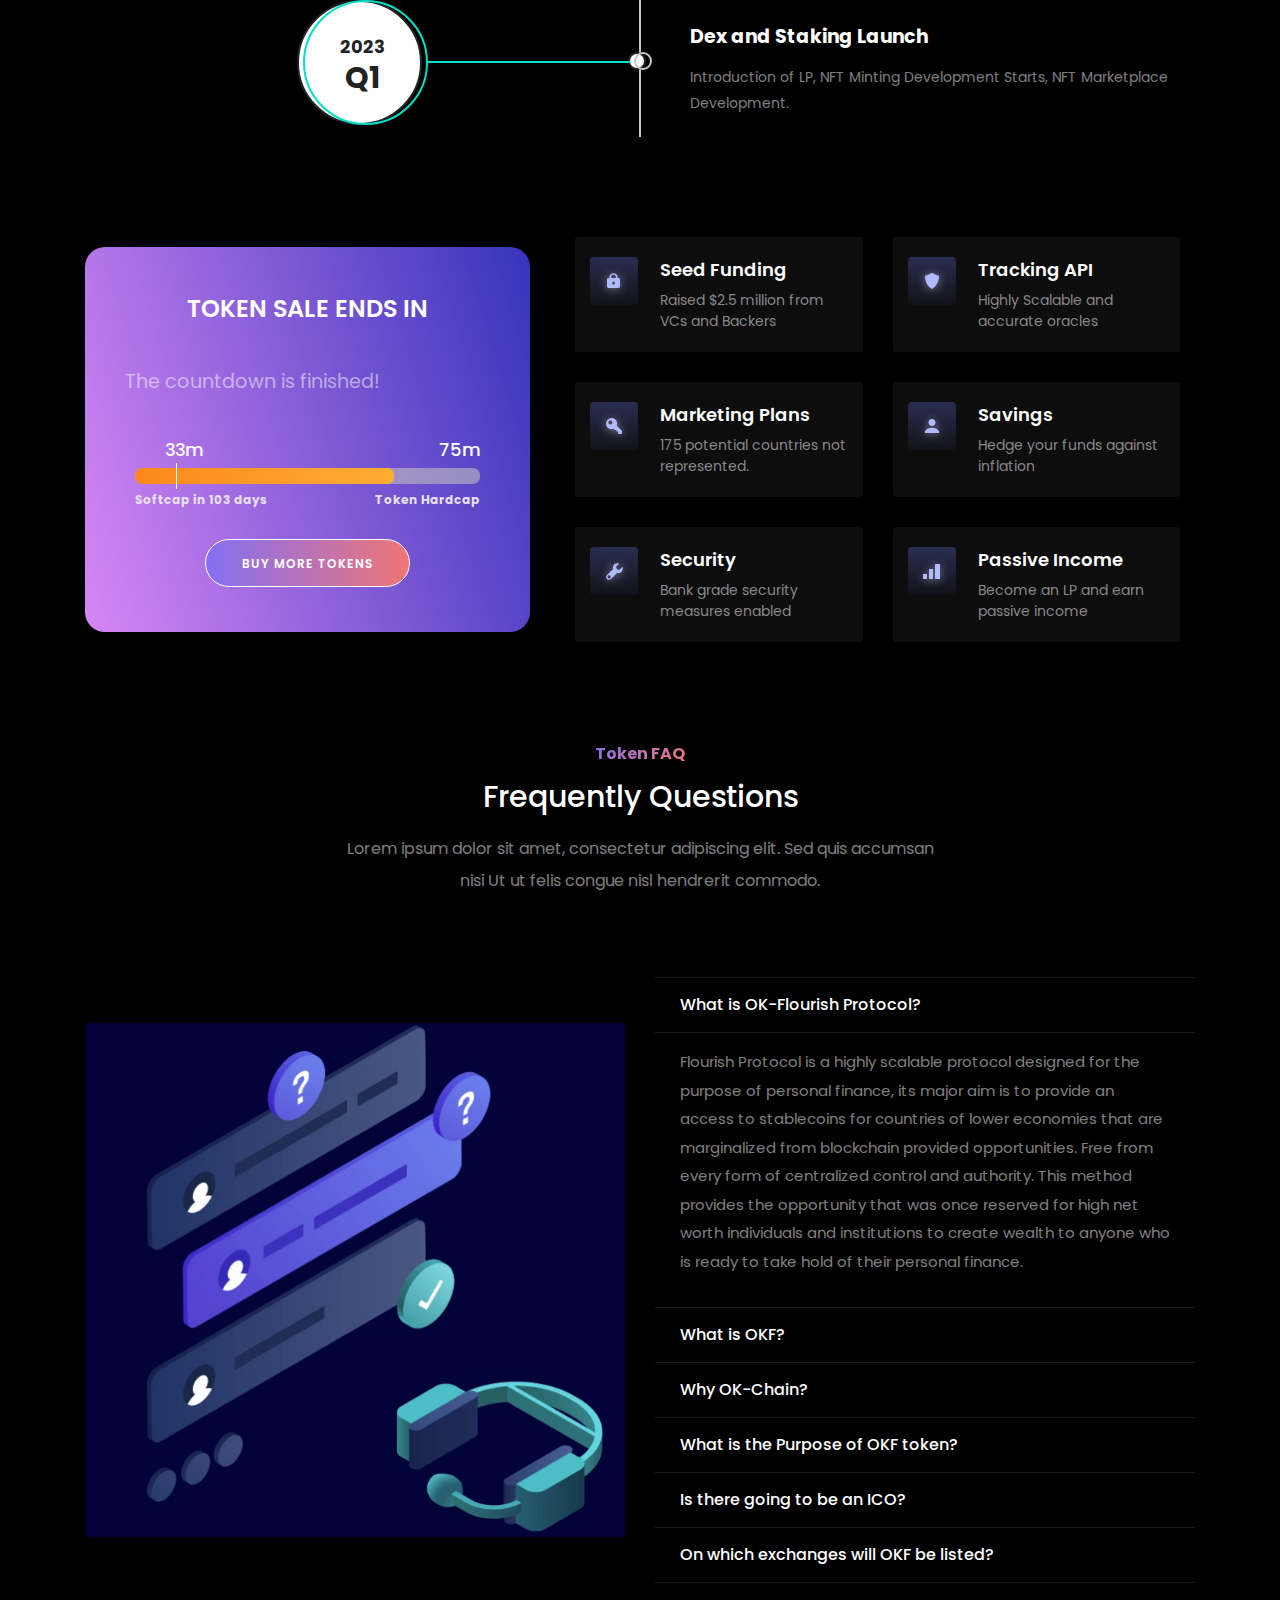
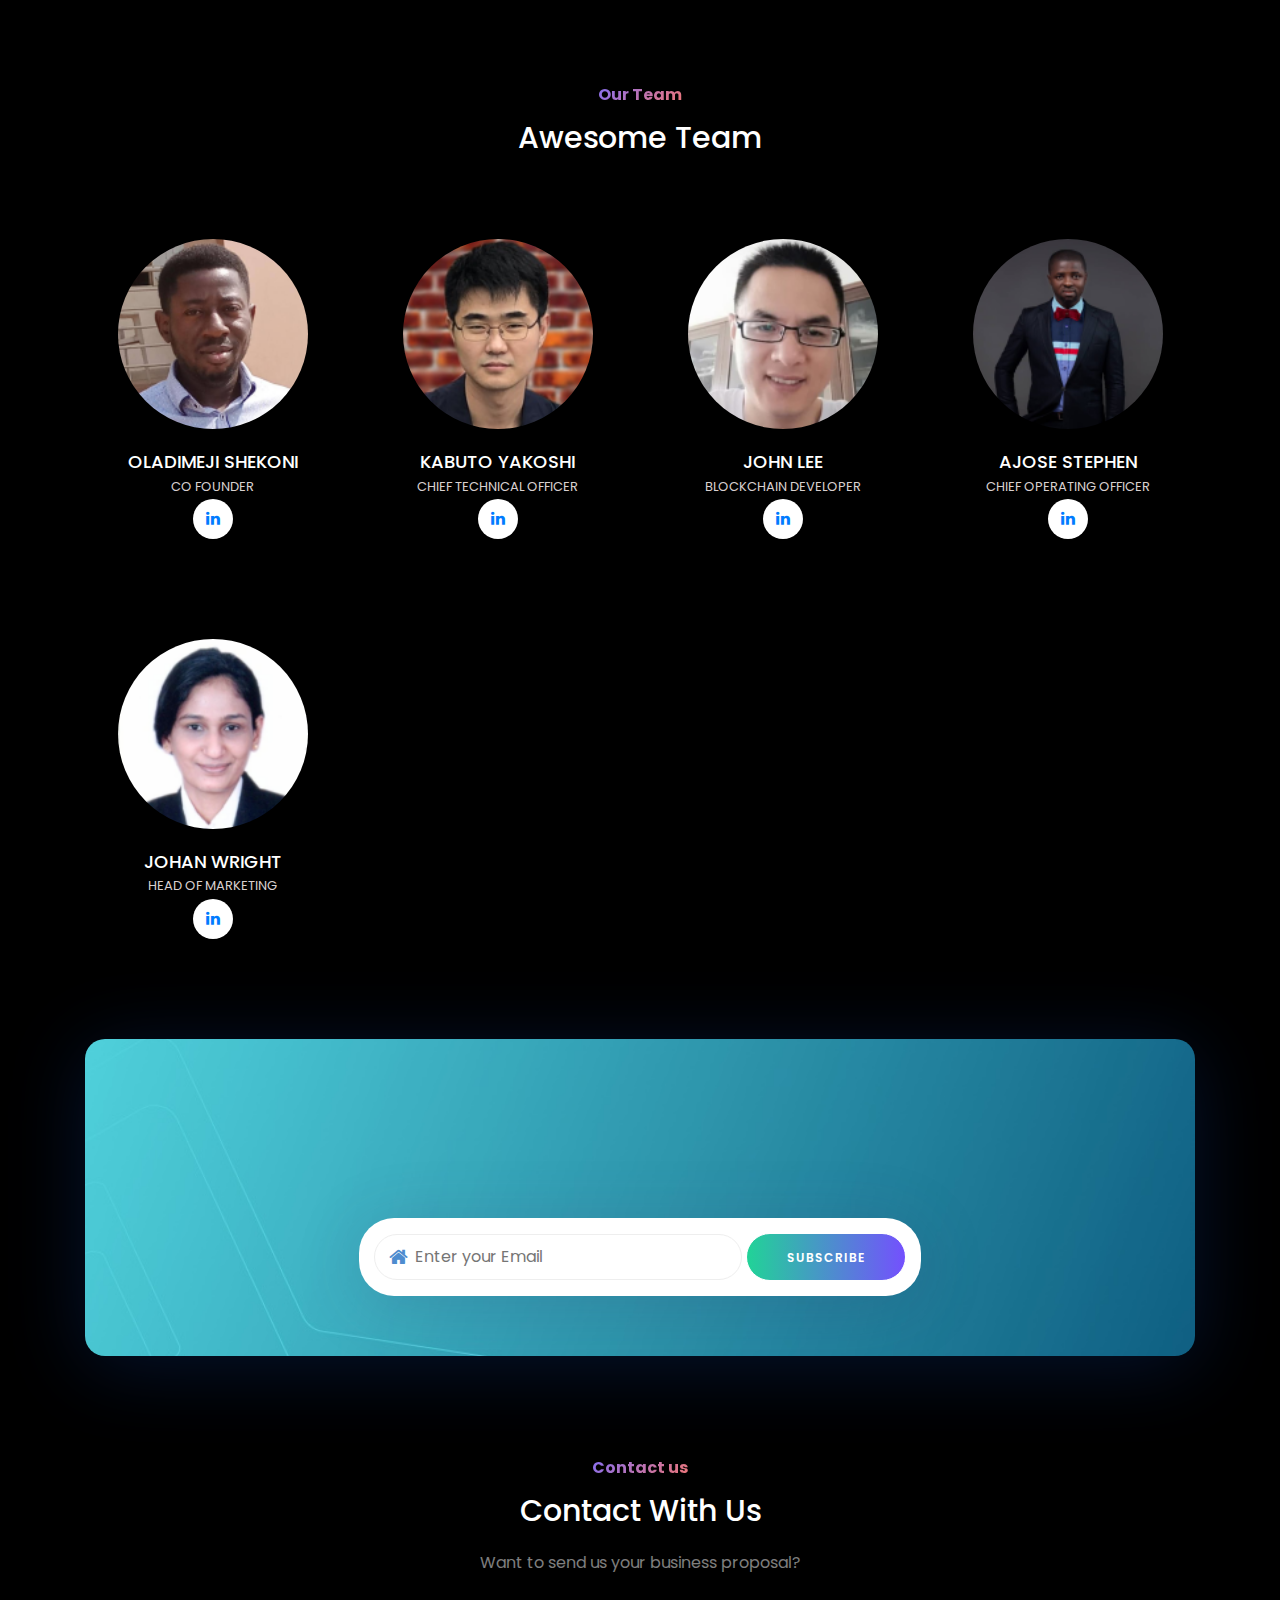
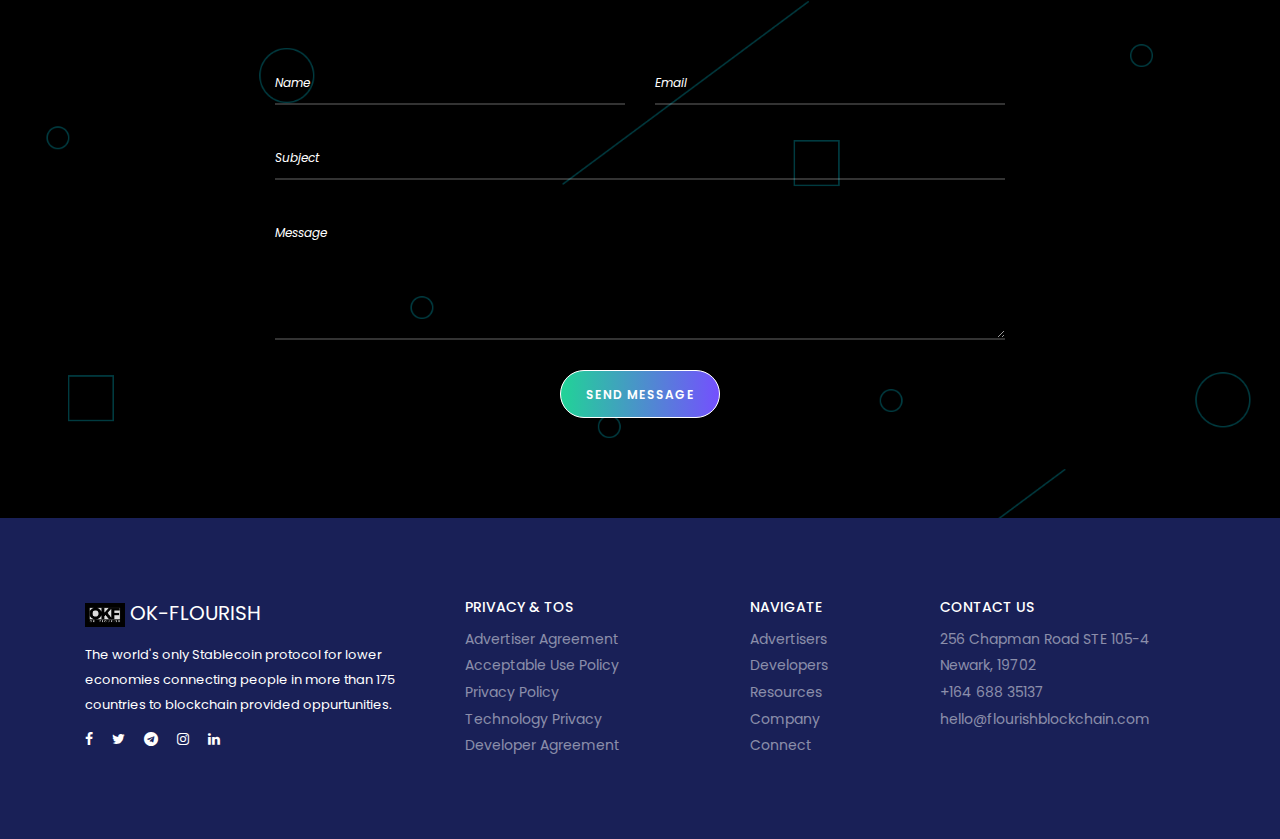
==== commit 7caef9b1: "updated html and added assets" ====
--- a/index.html
+++ b/index.html
@@ -433,7 +433,7 @@
                 <p class="w-text fadeInUp" data-wow-delay="0.4s">
                   We are dedicated to providing professional service with the
                   highest degree of honesty and integrity, and strive to add
-                  value to our tax and consulting services.
+                  value to our user in  simple but meaningful ways.
                 </p>
               </div>
               <ul class="list-marked">
@@ -1138,11 +1138,10 @@
             <div class="subscribe-wrapper">
               <div class="section-heading text-center">
                 <h2 class="wow fadeInUp" data-wow-delay="0.3s">
-                  Don’t Miss ICO News And Updates!
+                  ICO News
                 </h2>
                 <p class="wow fadeInUp" data-wow-delay="0.4s">
-                  Lorem ipsum dolor sit amet, consectetur adipiscing elit. Sed
-                  quis accumsan nisi Ut ut felis congue nisl hendrerit commodo.
+                  We won't spam your mailbox. You can unsubscribe at any time.
                 </p>
               </div>
               <div class="service-text text-center">
@@ -1180,8 +1179,7 @@
                 </div>
                 <h2 class="fadeInUp" data-wow-delay="0.3s">Contact With Us</h2>
                 <p class="fadeInUp" data-wow-delay="0.4s">
-                  Lorem ipsum dolor sit amet, consectetur adipiscing elit. Sed
-                  quis accumsan nisi Ut ut felis congue nisl hendrerit commodo.
+                  Want to send us your business proposal?
                 </p>
               </div>
             </div>
--- a/css/style.css
+++ b/css/style.css
@@ -1066,6 +1066,21 @@
      background: url('/img/new/home-bg-3.jpg') no-repeat center top;  
      background-size: cover;
      background-position: center;
+     height: 100vh;
+}
+
+@media screen and  (max-width: 480px){
+    .hero-section.moving{
+     background: url('/img/new/home-bg-cropped.png') no-repeat center top;
+     background-size: cover;  
+     /* border: 1px solid red; */
+    
+}
+    .hero-section.moving h1,p{
+        text-shadow: 0px 0px 3px black;
+
+    }
+
 }
 .hero-section.moving-2{
     overflow: hidden;
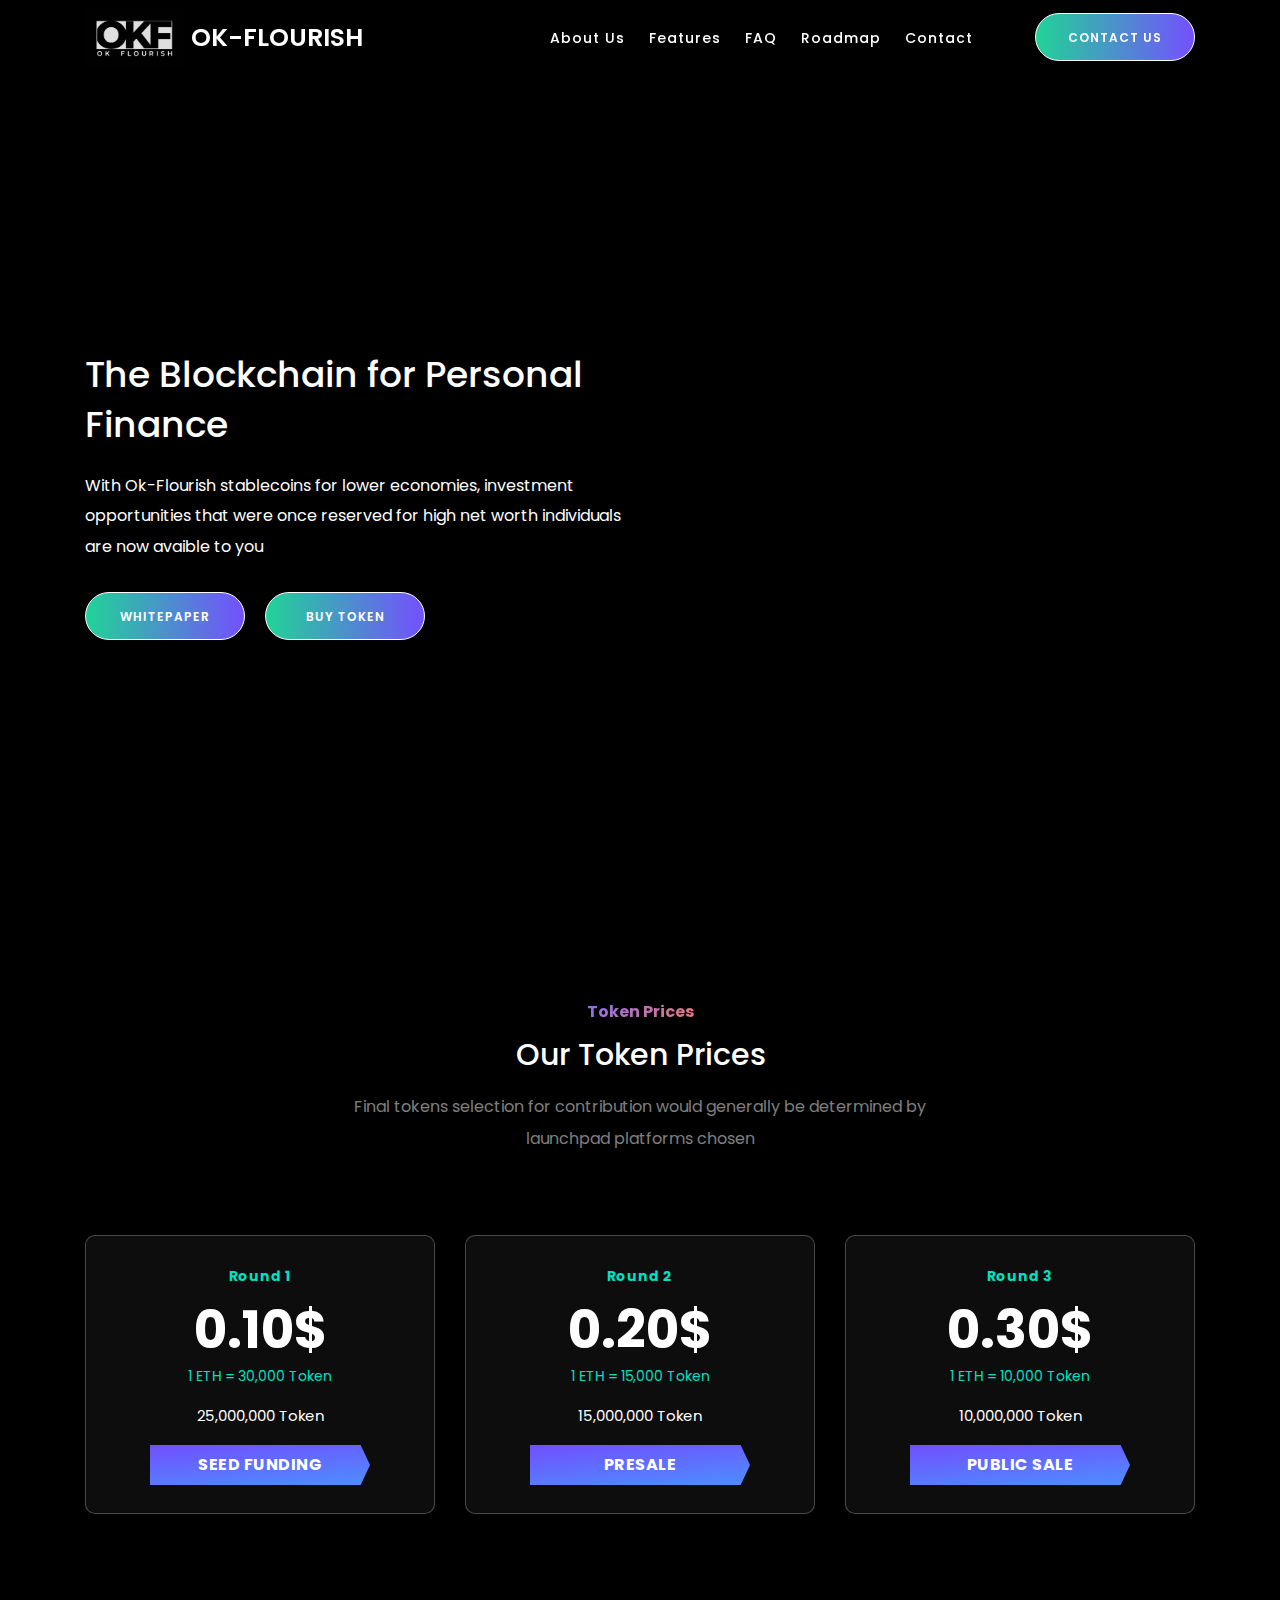
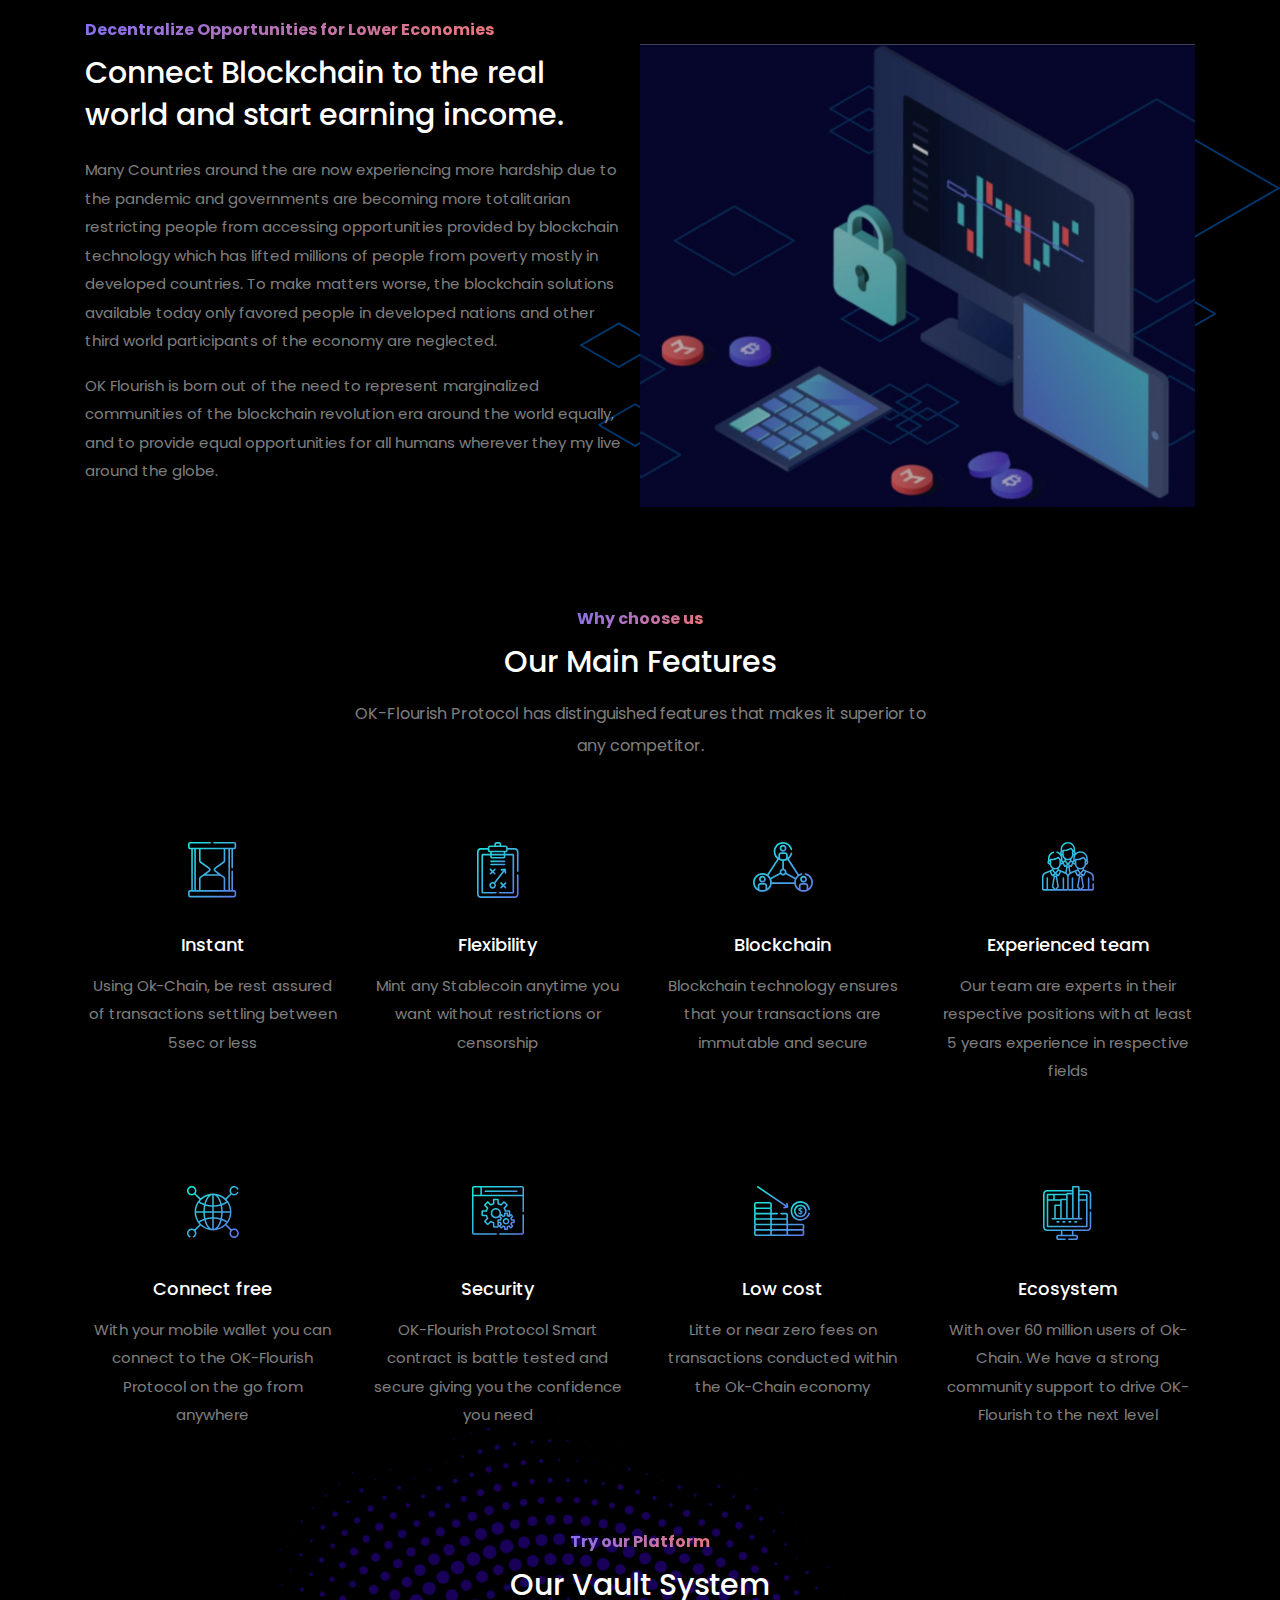
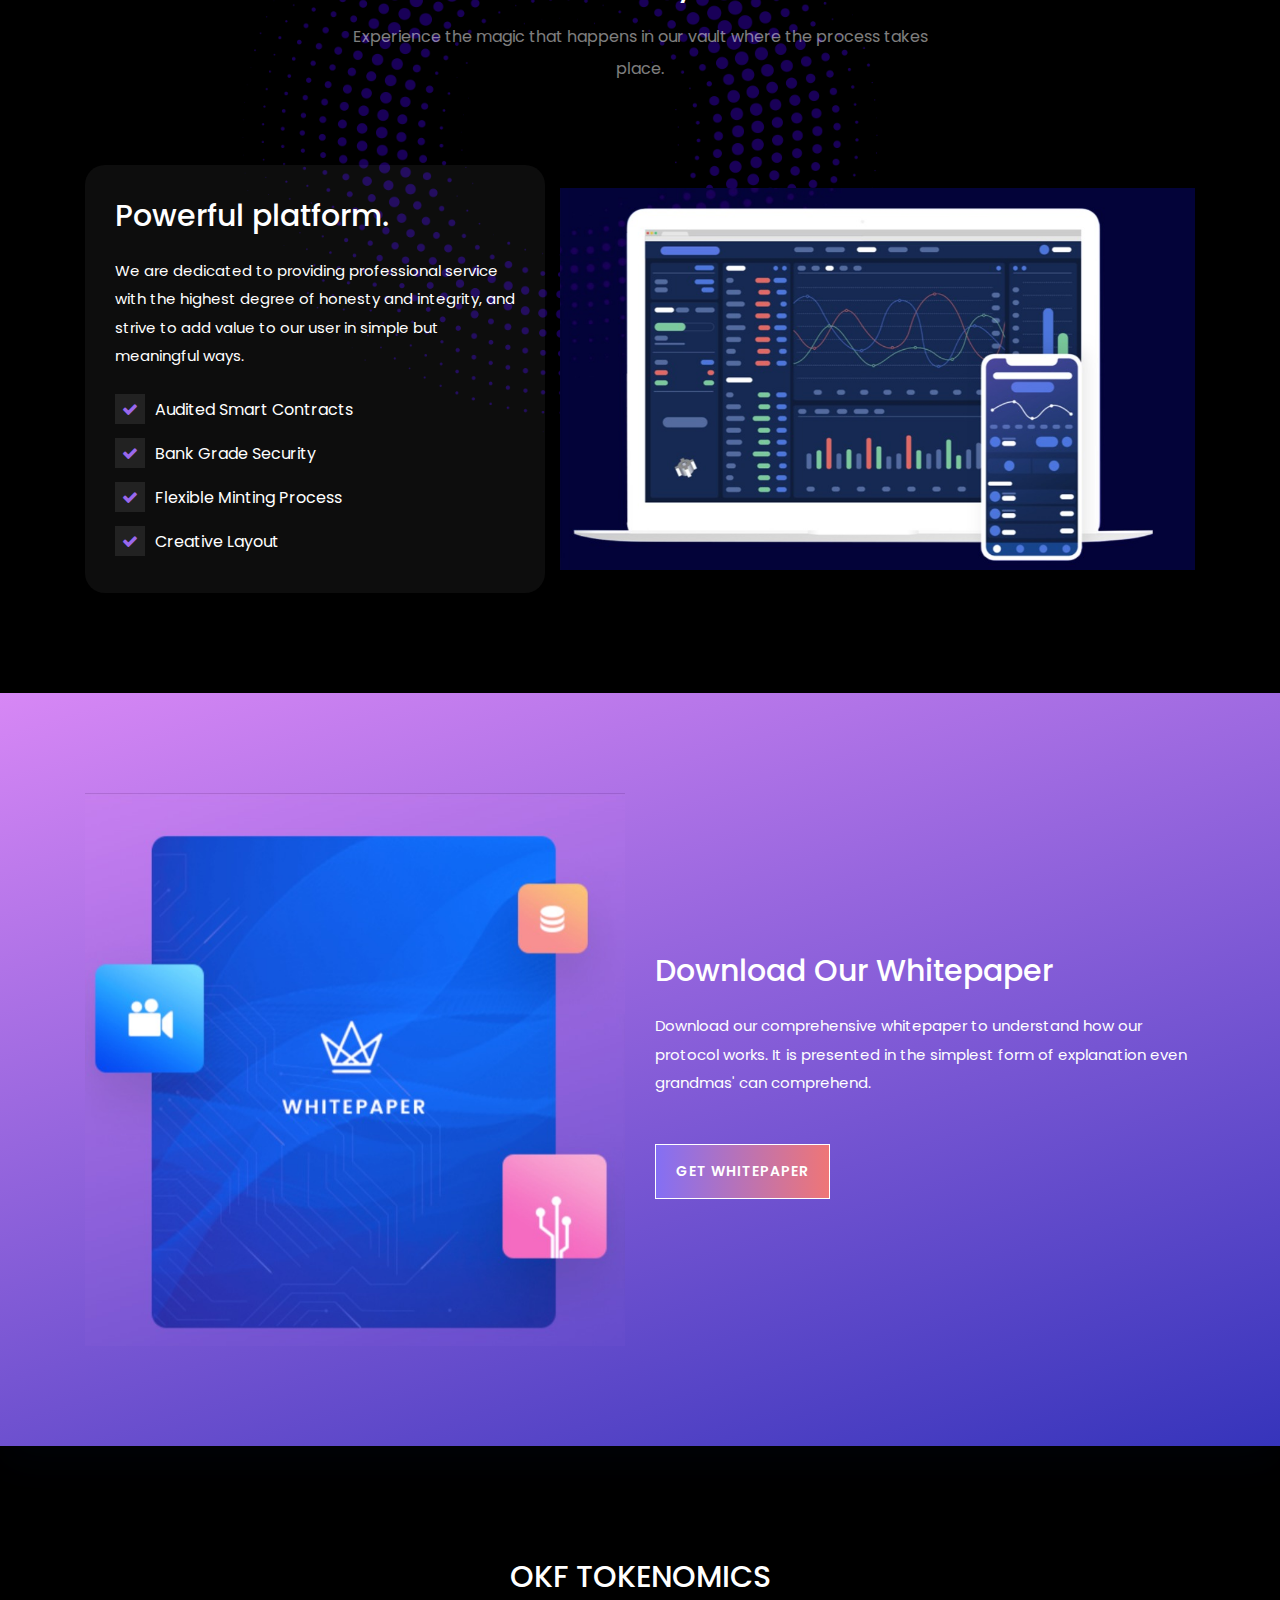
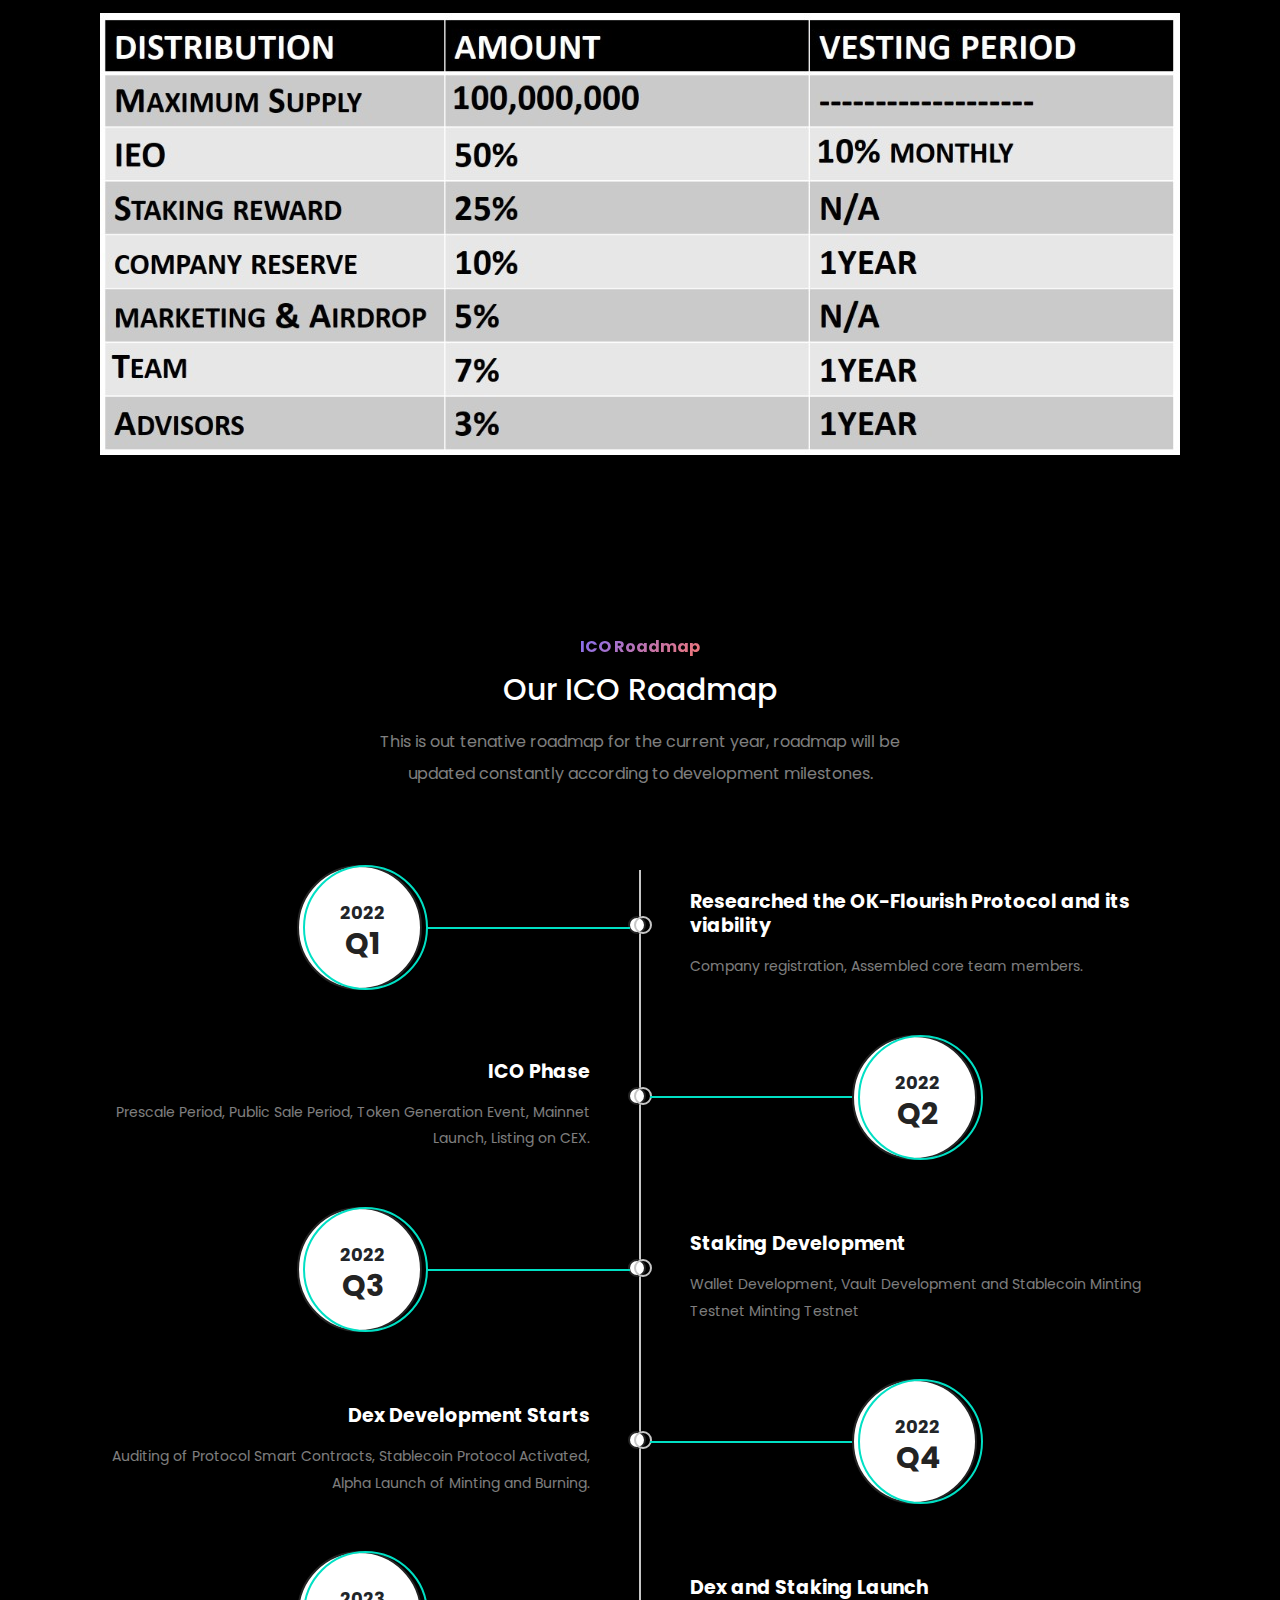
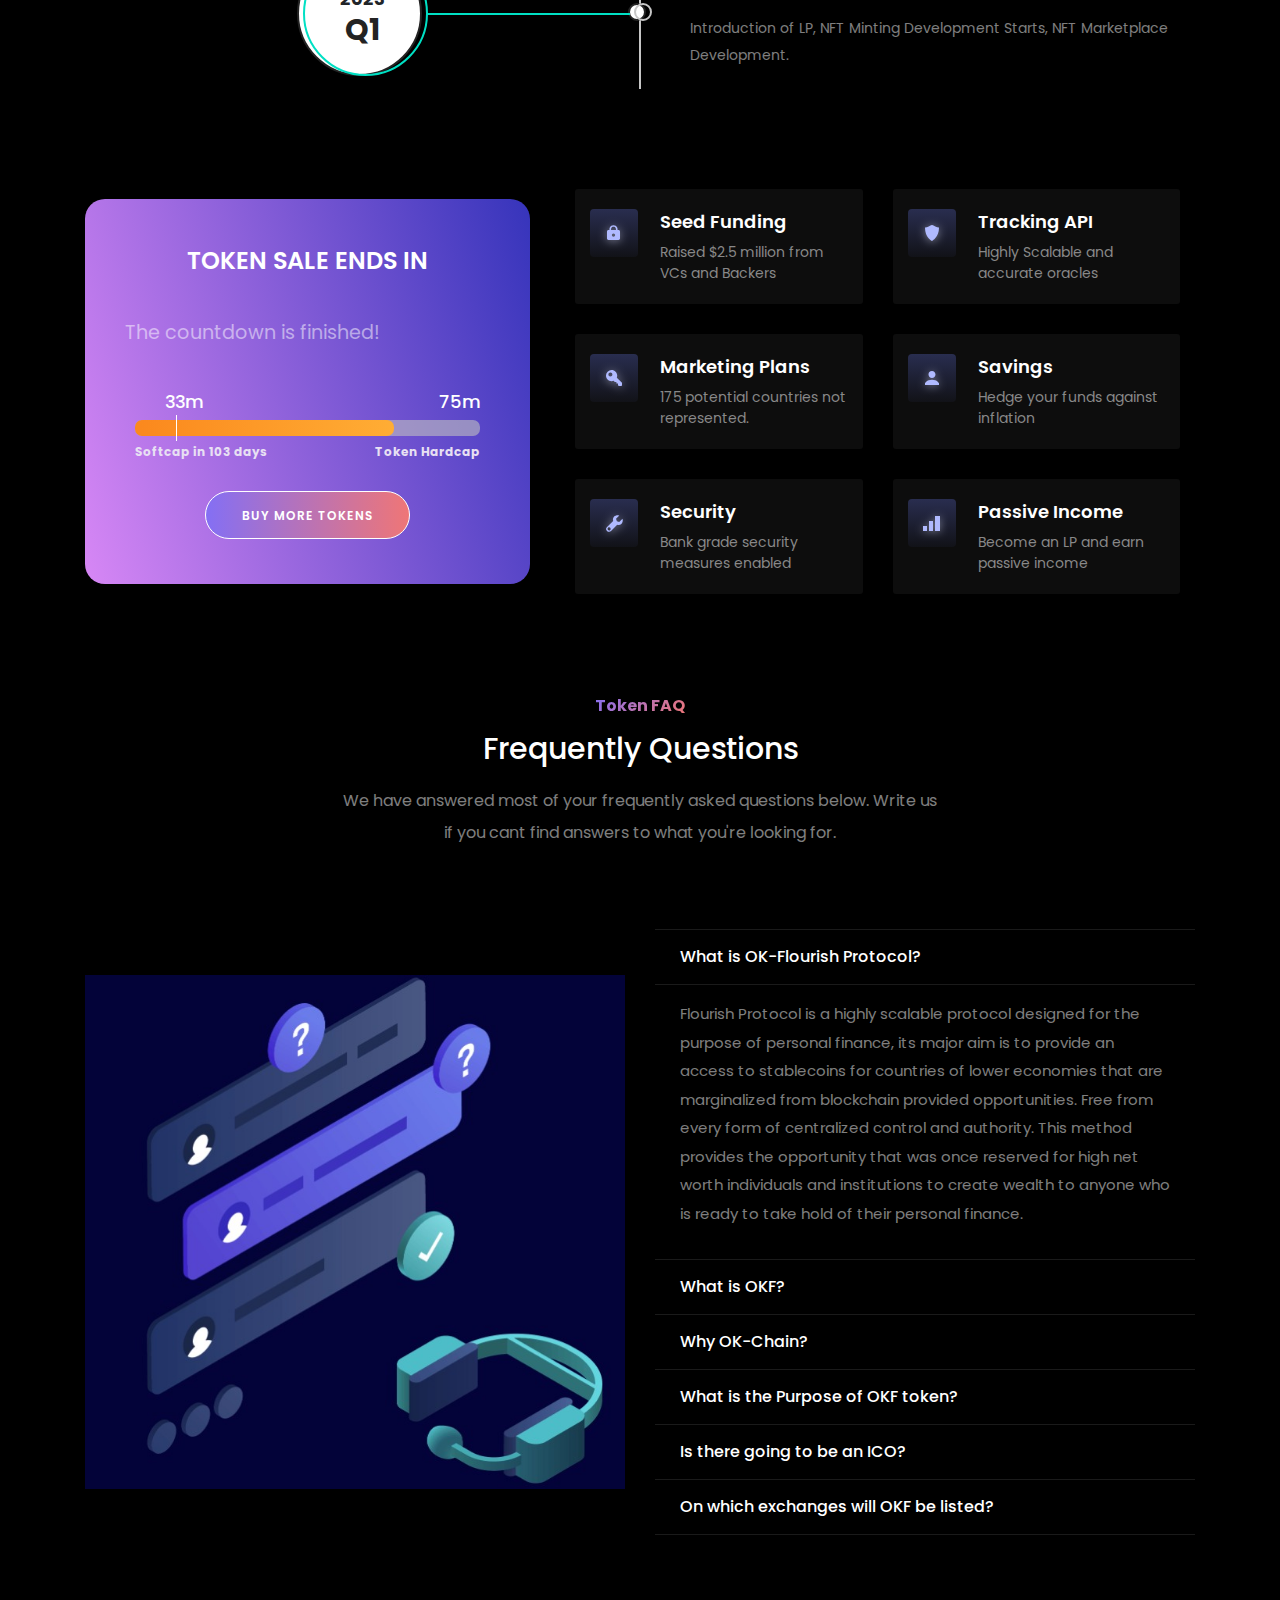
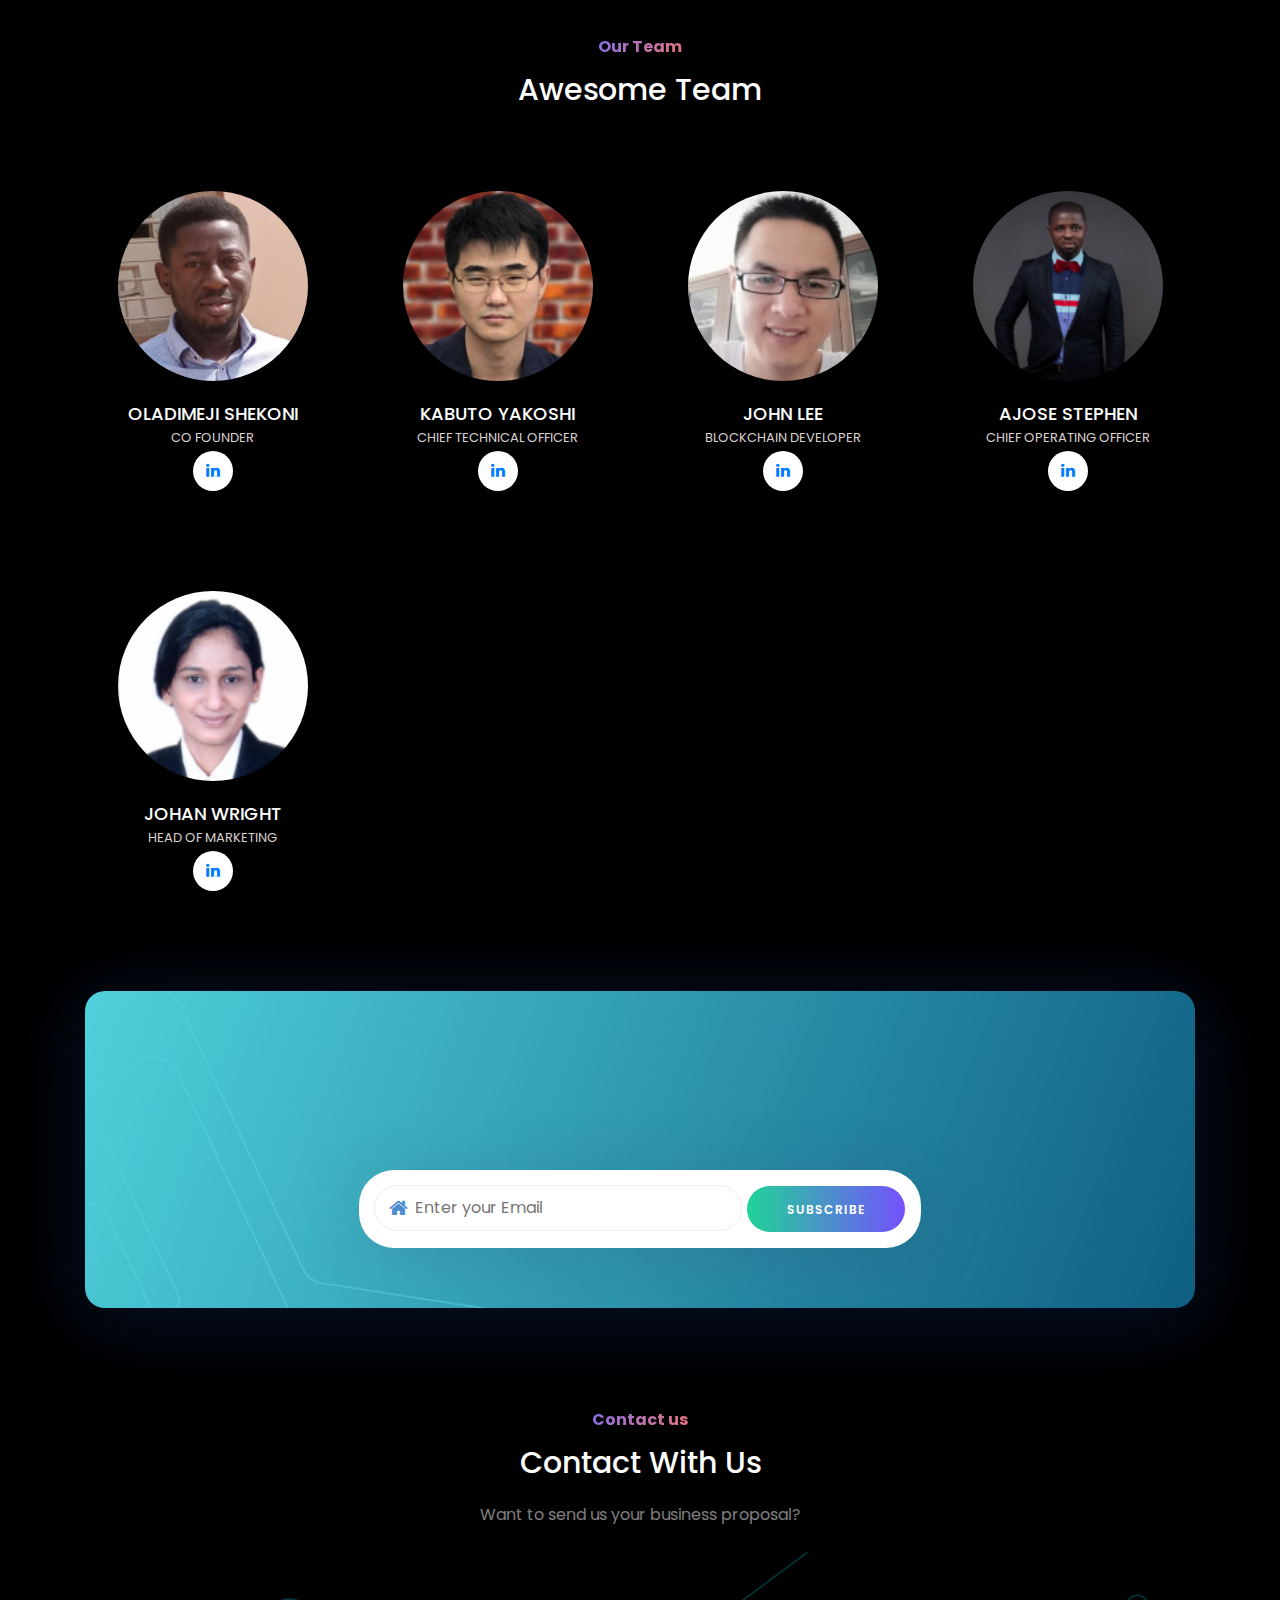
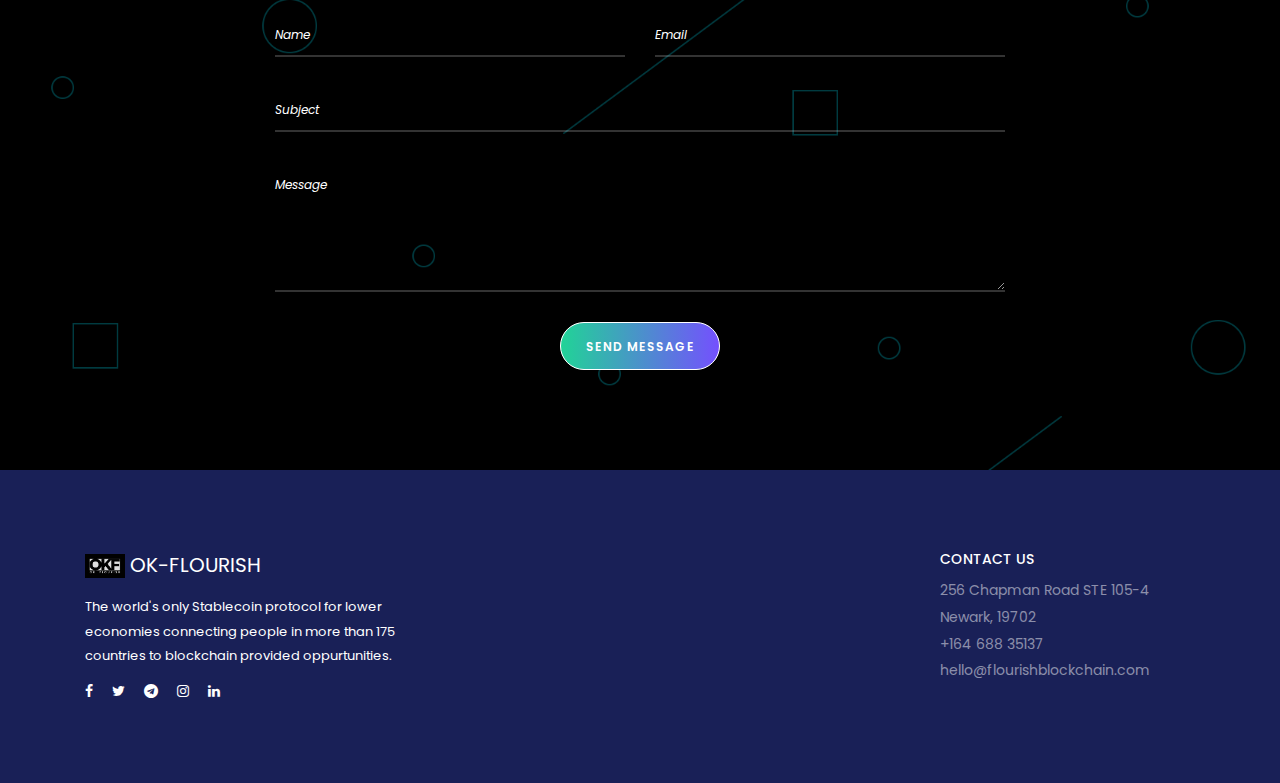
==== commit 65af9d19: "updated content" ====
--- a/index.html
+++ b/index.html
@@ -110,8 +110,8 @@
                   individuals are now avaible to you
                 </p>
                 <div class="dream-btn-group fadeInUp" data-wow-delay="0.4s">
-                  <a href="#" class="btn more-btn mr-3">Whitepaper</a>
-                  <a href="#" class="btn more-btn">Buy Token</a>
+                  <a href="https://app.gitbook.com/s/IAtkpVHFzIFRABDz0GL7/" class="btn more-btn mr-3">Whitepaper</a>
+                  <a href="https://flourishblockchain.gitbook.io/ok-flourish-pitch-deck/" class="btn more-btn">Buy Token</a>
                 </div>
               </div>
             </div>
@@ -260,7 +260,8 @@
           </div>
           <h2 class="fadeInUp" data-wow-delay="0.3s">Our Main Features</h2>
           <p class="fadeInUp" data-wow-delay="0.4s">
-            OK-Flourish Protocol has distinguished features that makes it superior to any competitor.
+            OK-Flourish Protocol has distinguished features that makes it
+            superior to any competitor.
           </p>
         </div>
 
@@ -433,7 +434,7 @@
                 <p class="w-text fadeInUp" data-wow-delay="0.4s">
                   We are dedicated to providing professional service with the
                   highest degree of honesty and integrity, and strive to add
-                  value to our user in  simple but meaningful ways.
+                  value to our user in simple but meaningful ways.
                 </p>
               </div>
               <ul class="list-marked">
@@ -462,7 +463,7 @@
           <div class="service-img-wrapper col-lg-7 col-md-12 col-sm-12 mt-s">
             <div class="image-box">
               <img
-                src="img/core-img/platform.png"
+                src="img/new/platform.jpg"
                 class="center-block img-responsive phone-img"
                 alt=""
               />
@@ -498,14 +499,20 @@
                 Download Our Whitepaper
               </h4>
               <p class="text-white">
-                Download our comprehensive whitepaper to understand how our protocol
-                works. It is presented in the simplest form of explanation even
-                grandmas' can comprehend.
+                Download our comprehensive whitepaper to understand how our
+                protocol works. It is presented in the simplest form of
+                explanation even grandmas' can comprehend.
               </p>
+              <!-- <a
+                class="btn dream-btn mt-30 fadeInUp"
+                data-wow-delay="0.6s"
+                href="./docs/OK-Flourish-Whitepaper.pdf"
+                target="_blank"
+              > -->
               <a
                 class="btn dream-btn mt-30 fadeInUp"
                 data-wow-delay="0.6s"
-                href="./docs/OK-Flourish-Whitepaper.pdf"
+                href="https://app.gitbook.com/s/IAtkpVHFzIFRABDz0GL7/"
                 target="_blank"
               >
                 Get Whitepaper
@@ -531,7 +538,7 @@
             Lorem ipsum dolor sit amet, consectetur adipiscing elit. Sed quis
             accumsan nisi Ut ut felis congue nisl hendrerit commodo.
           </p> -->
-          <img src="./img/new/okf-tokenomics.jpg" alt="">
+          <img src="./img/new/okf-tokenomics.jpg" alt="" />
         </div>
 
         <!-- <div class="row align-items-center">
@@ -629,8 +636,8 @@
         </div>
         <h2 class="fadeInUp" data-wow-delay="0.3s">Our ICO Roadmap</h2>
         <p class="fadeInUp" data-wow-delay="0.4s">
-          Lorem ipsum dolor sit amet, consectetur adipiscing elit. Sed quis
-          accumsan nisi Ut ut felis congue nisl hendrerit commodo.
+          This is out tenative roadmap for the current year, roadmap will be
+          updated constantly according to development milestones.
         </p>
       </div>
       <div class="container">
@@ -650,7 +657,7 @@
                 </div>
                 <div class="timeline-content">
                   <h5 class="title">
-                    Researched the OK-Flourish Protocol and its availability
+                    Researched the OK-Flourish Protocol and its viability
                   </h5>
                   <p class="description text-light-gray">
                     Company registration, Assembled core team members.
@@ -879,8 +886,8 @@
           </div>
           <h2 class="fadeInUp" data-wow-delay="0.3s">Frequently Questions</h2>
           <p class="fadeInUp" data-wow-delay="0.4s">
-            Lorem ipsum dolor sit amet, consectetur adipiscing elit. Sed quis
-            accumsan nisi Ut ut felis congue nisl hendrerit commodo.
+            We have answered most of your frequently asked questions below.
+            Write us if you cant find answers to what you're looking for.
           </p>
         </div>
         <div class="row align-items-center">
@@ -1137,9 +1144,7 @@
           <div class="col-sm-12">
             <div class="subscribe-wrapper">
               <div class="section-heading text-center">
-                <h2 class="wow fadeInUp" data-wow-delay="0.3s">
-                  ICO News
-                </h2>
+                <h2 class="wow fadeInUp" data-wow-delay="0.3s">ICO News</h2>
                 <p class="wow fadeInUp" data-wow-delay="0.4s">
                   We won't spam your mailbox. You can unsubscribe at any time.
                 </p>
@@ -1307,7 +1312,8 @@
             <div class="col-12 col-lg-3 col-md-6">
               <div class="contact_info_area d-sm-flex justify-content-between">
                 <!-- Content Info -->
-                <div
+                
+                <!-- <div
                   class="contact_info mt-x text-center fadeInUp"
                   data-wow-delay="0.3s"
                 >
@@ -1317,13 +1323,13 @@
                   <a href=""><p>Privacy Policy</p></a>
                   <a href=""><p>Technology Privacy</p></a>
                   <a href=""><p>Developer Agreement</p></a>
-                </div>
+                </div> -->
               </div>
             </div>
 
             <div class="col-12 col-lg-2 col-md-6">
               <!-- Content Info -->
-              <div class="contact_info_area d-sm-flex justify-content-between">
+              <!-- <div class="contact_info_area d-sm-flex justify-content-between">
                 <div
                   class="contact_info mt-s text-center fadeInUp"
                   data-wow-delay="0.2s"
@@ -1335,7 +1341,7 @@
                   <a href=""><p>Company</p></a>
                   <a href=""><p>Connect</p></a>
                 </div>
-              </div>
+              </div> -->
             </div>
 
             <div class="col-12 col-lg-3 col-md-6">
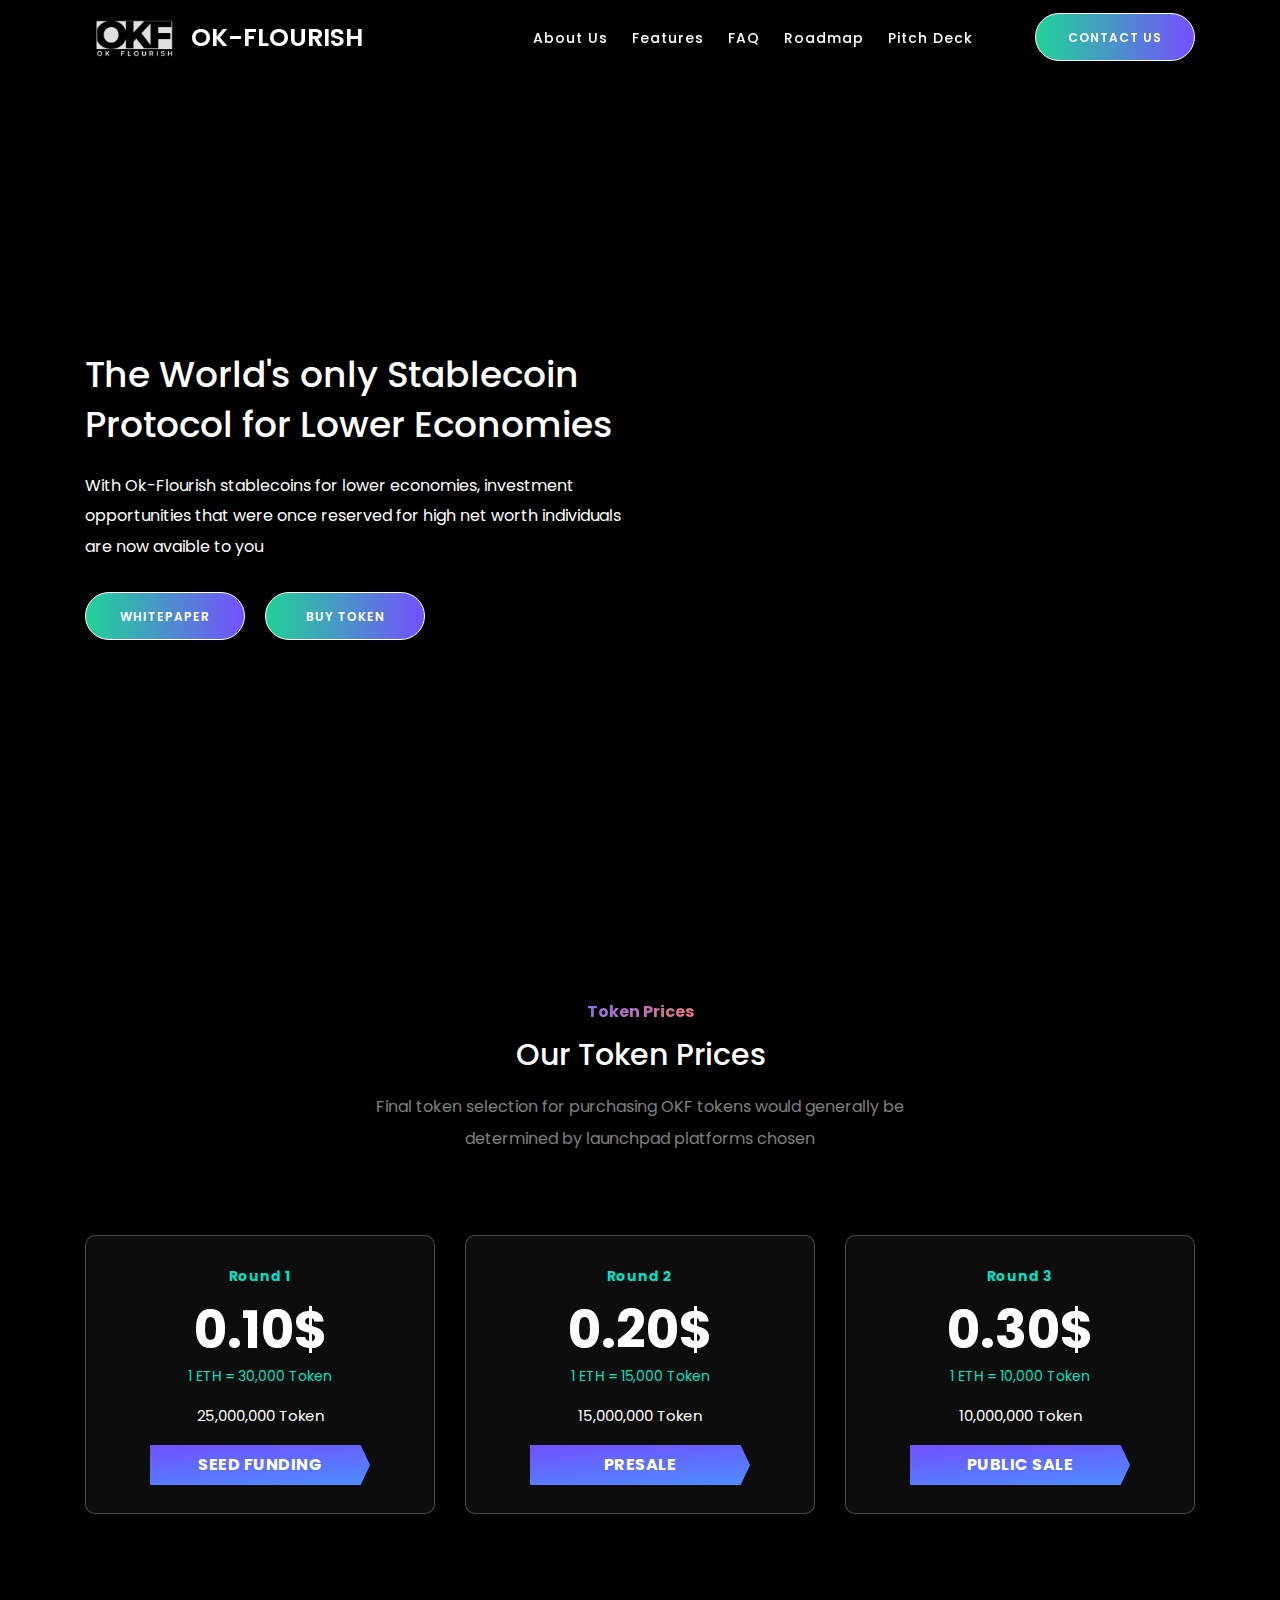
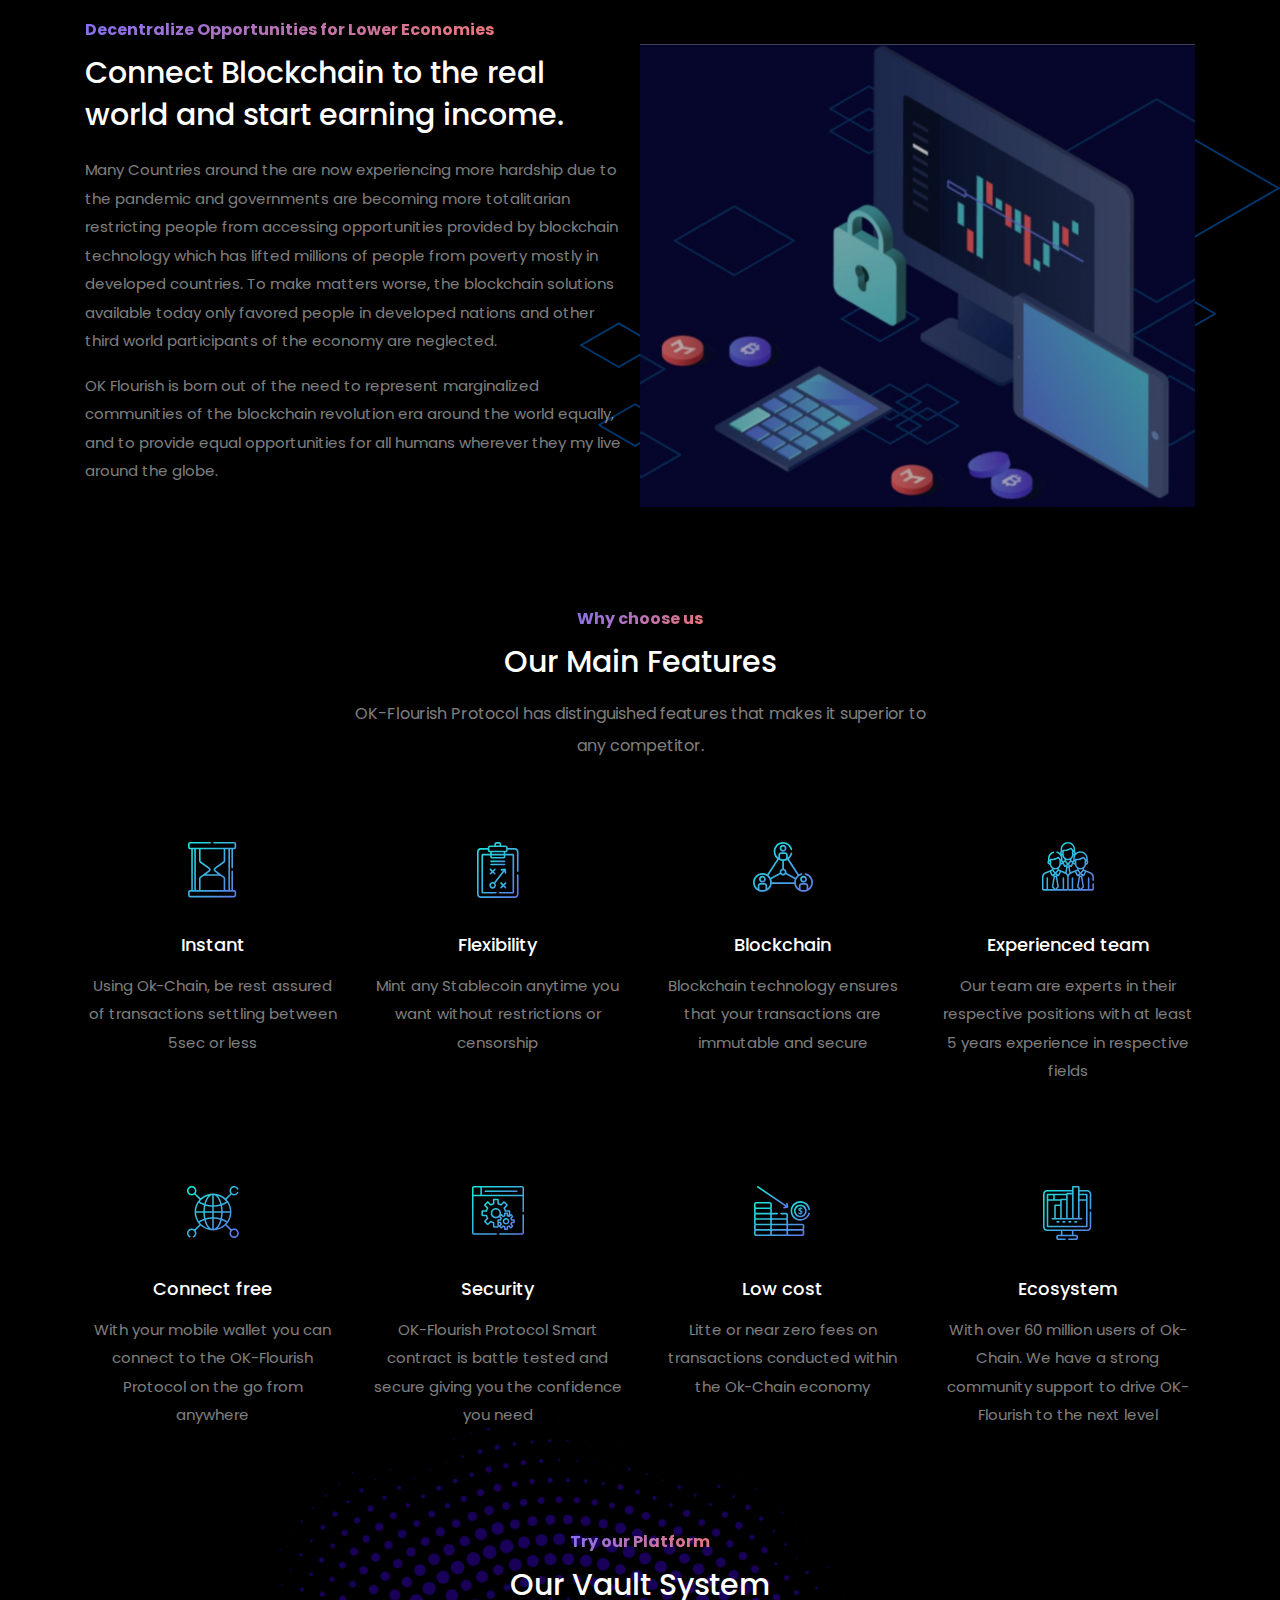
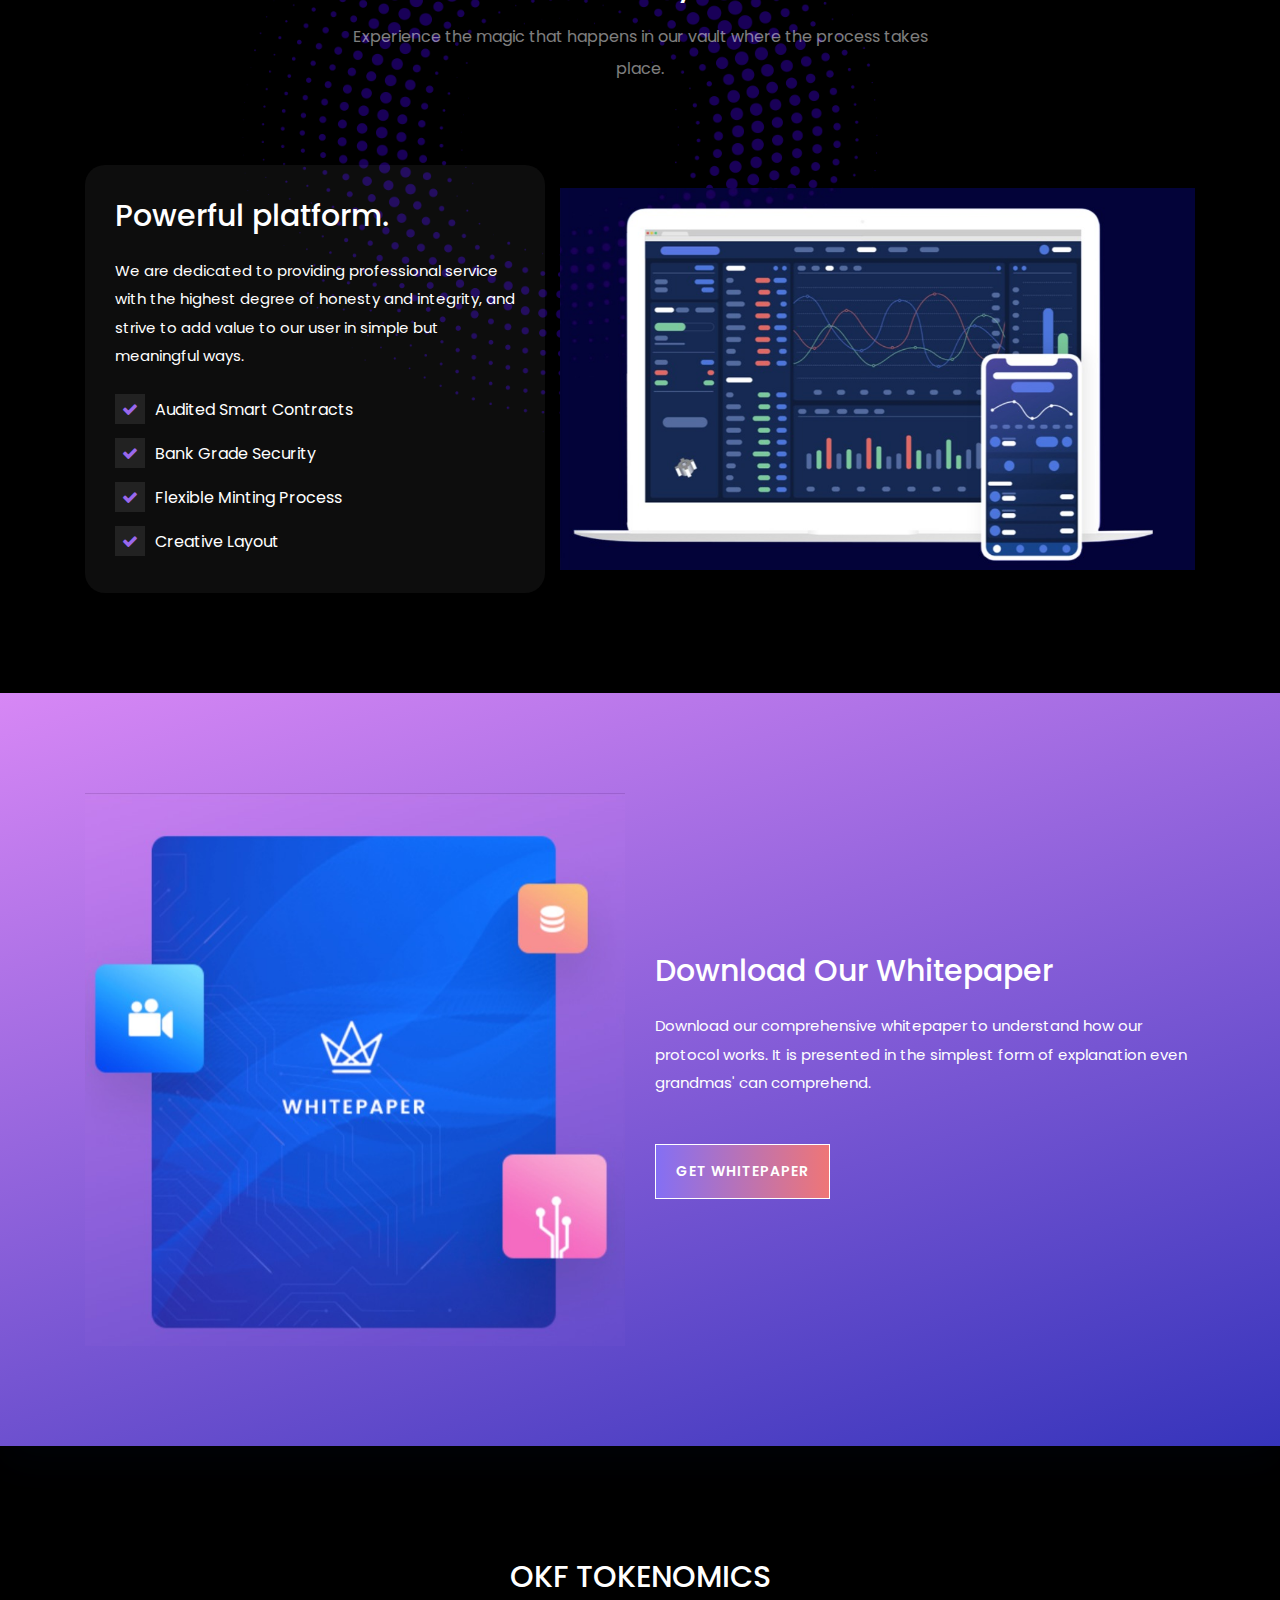
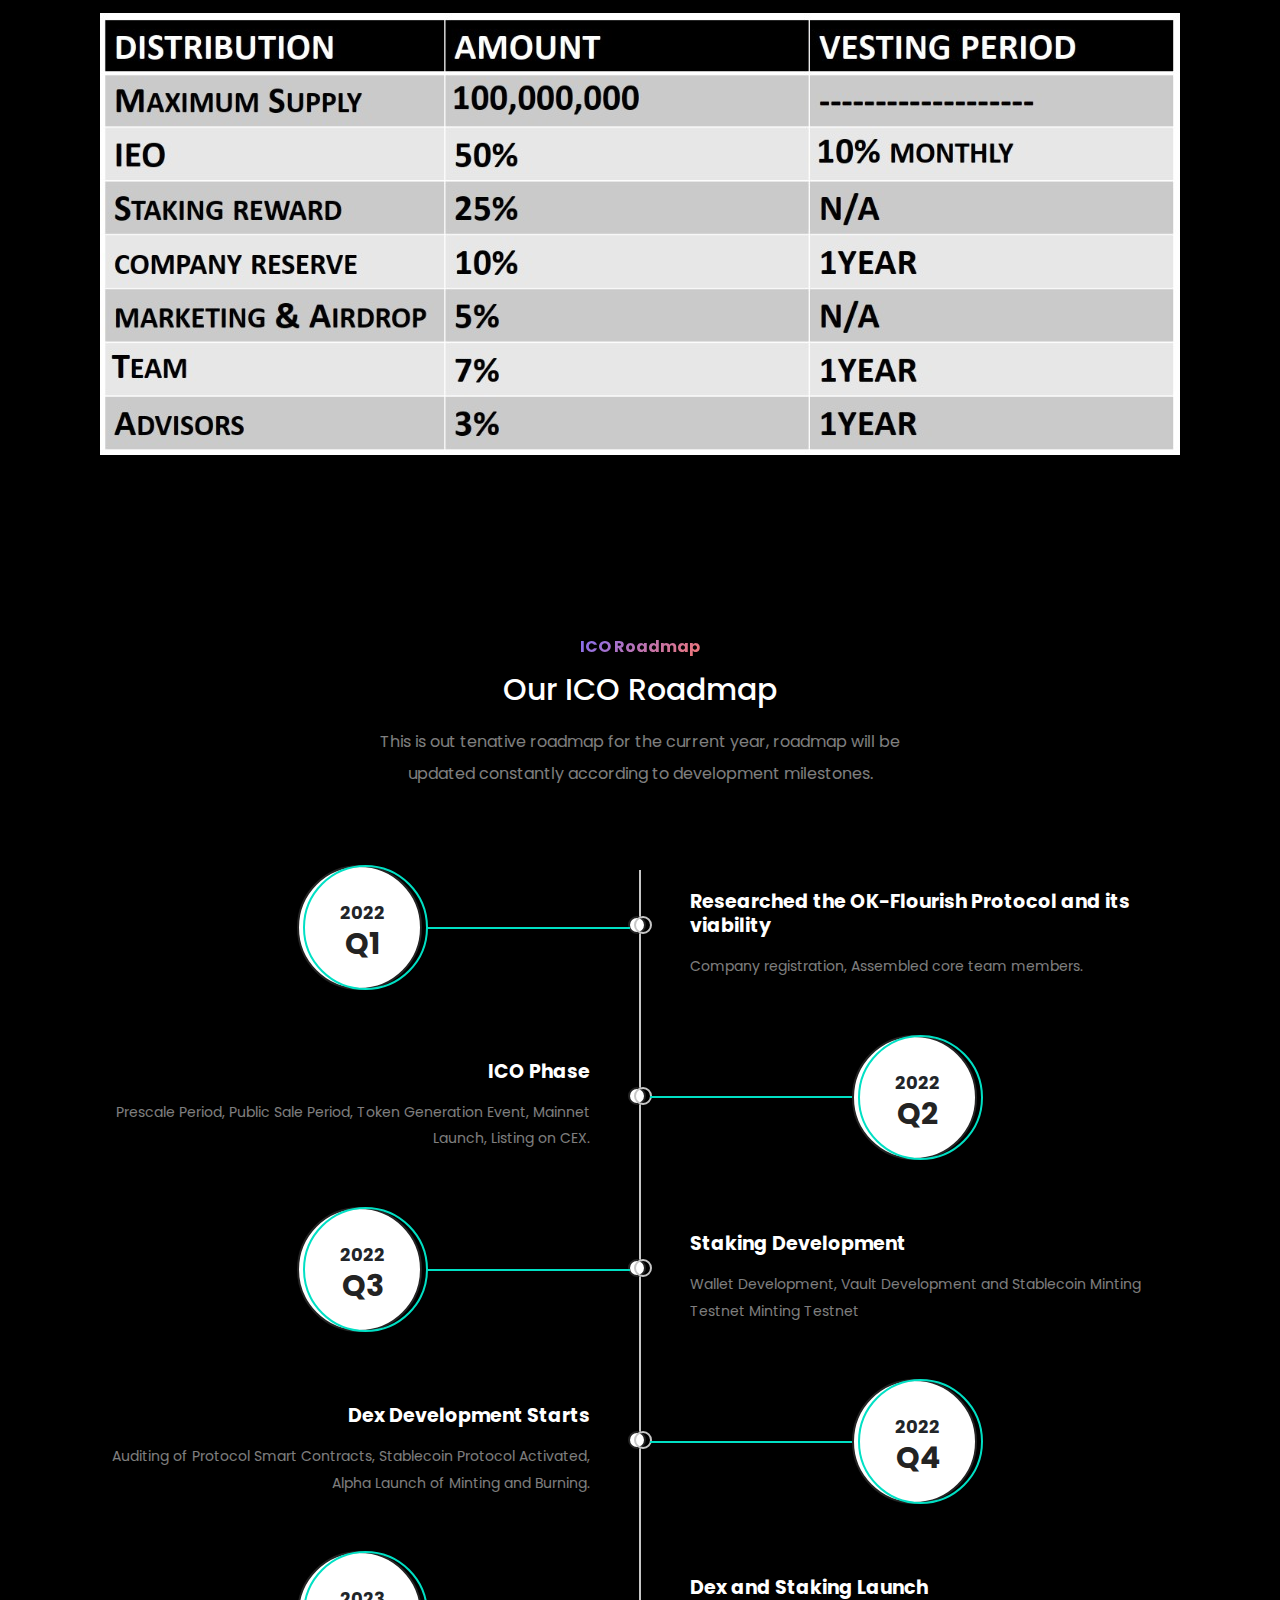
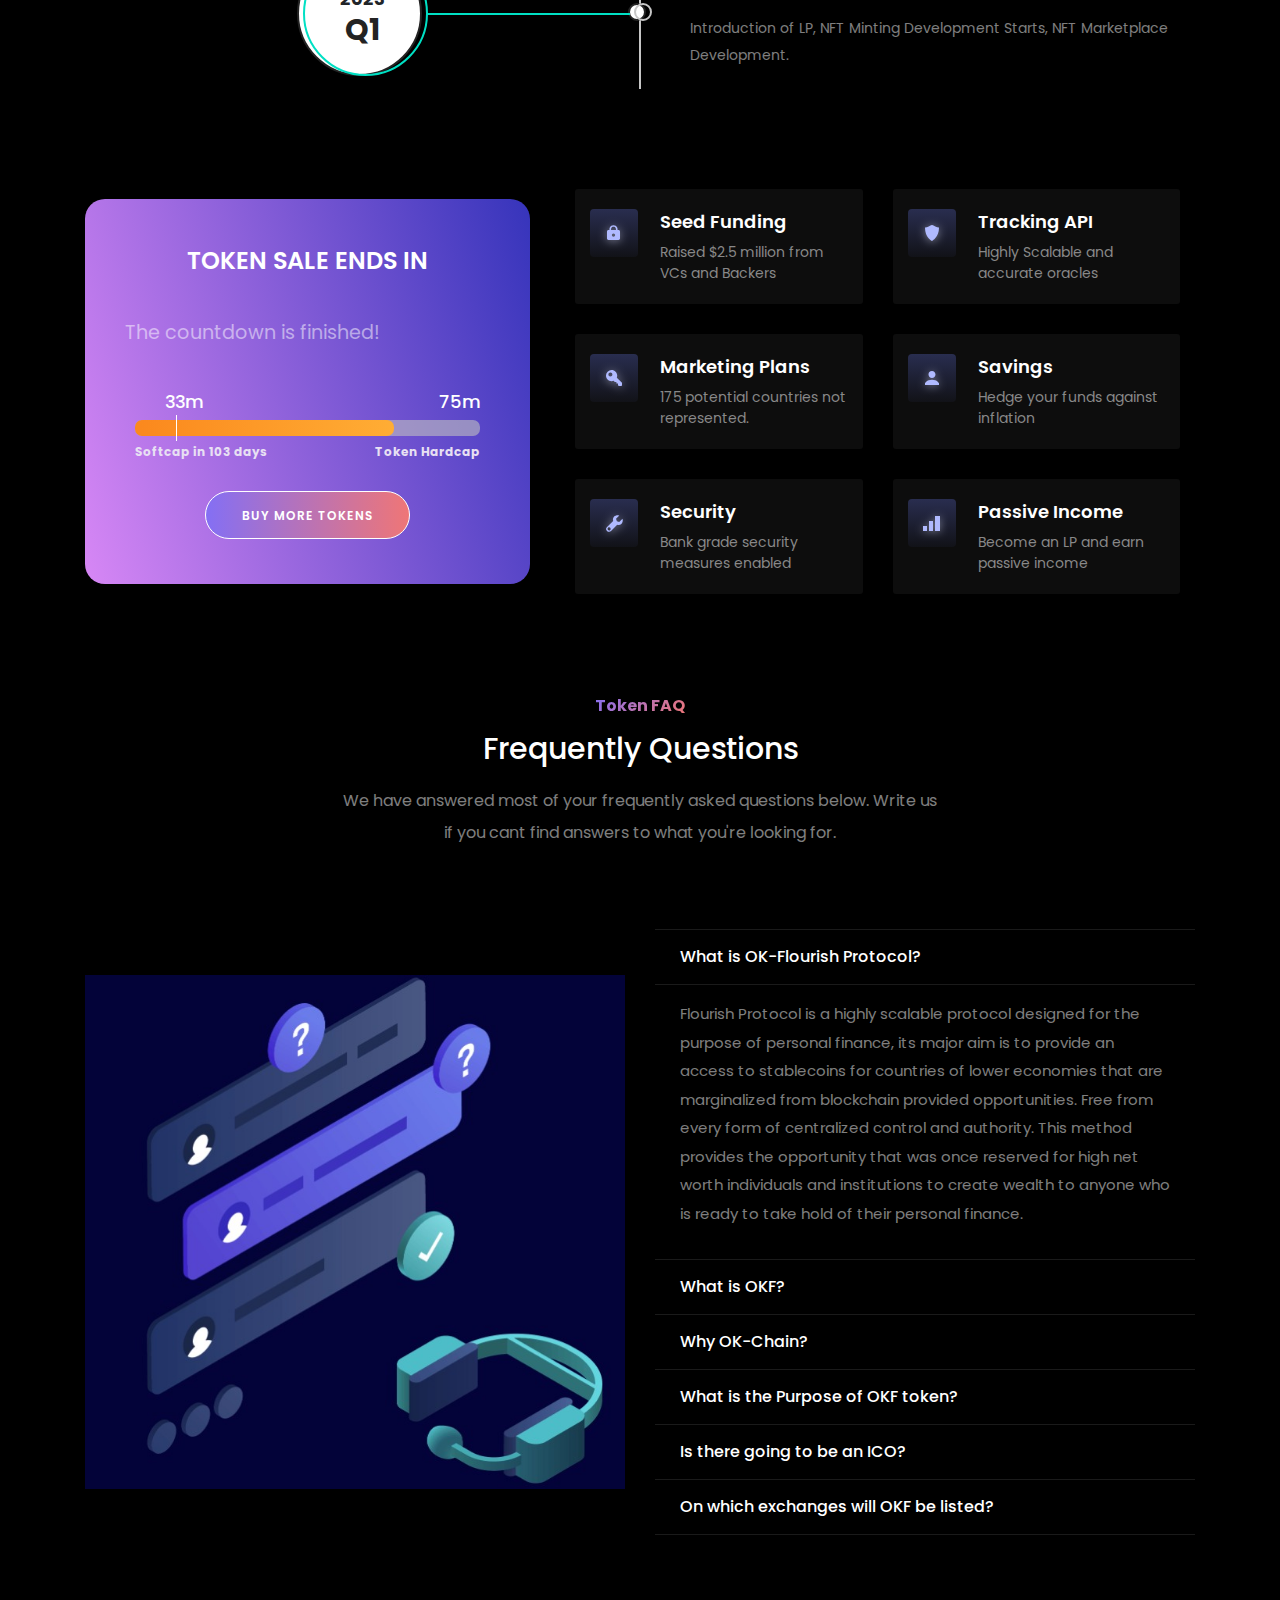
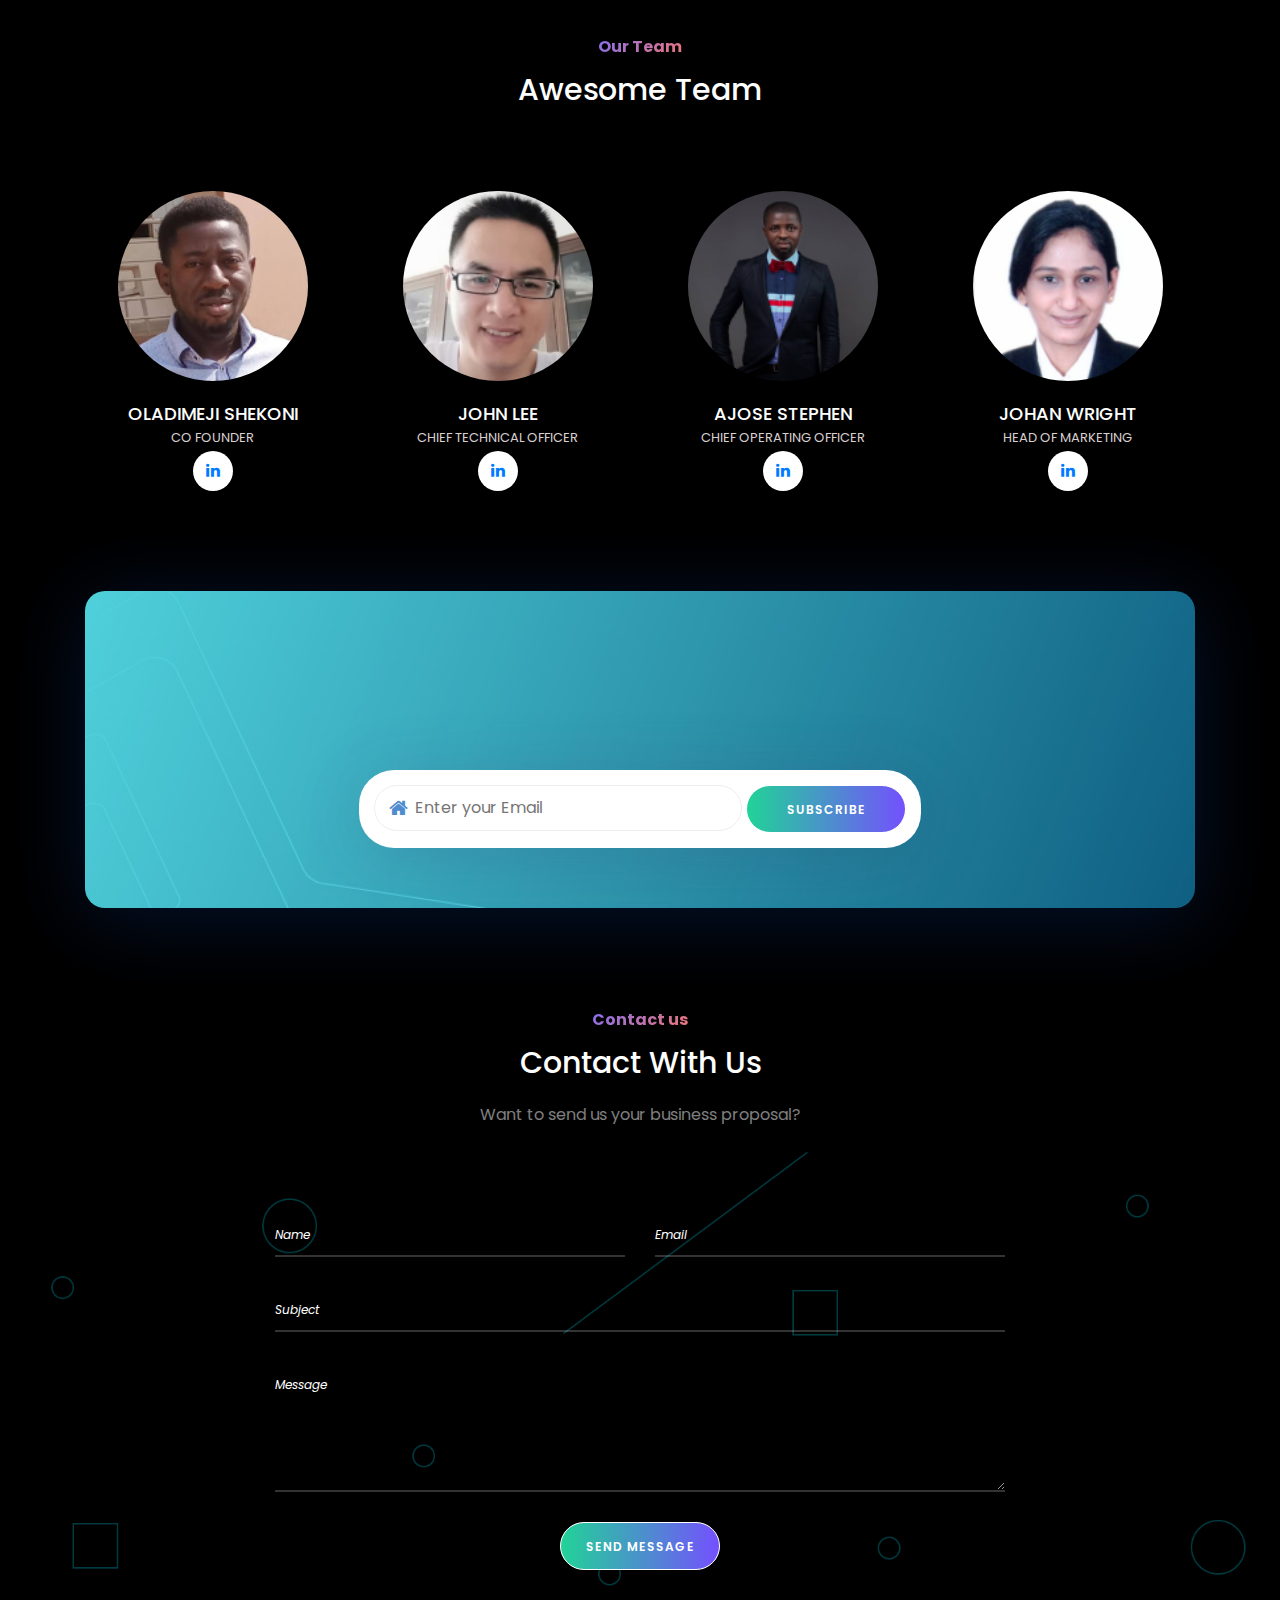
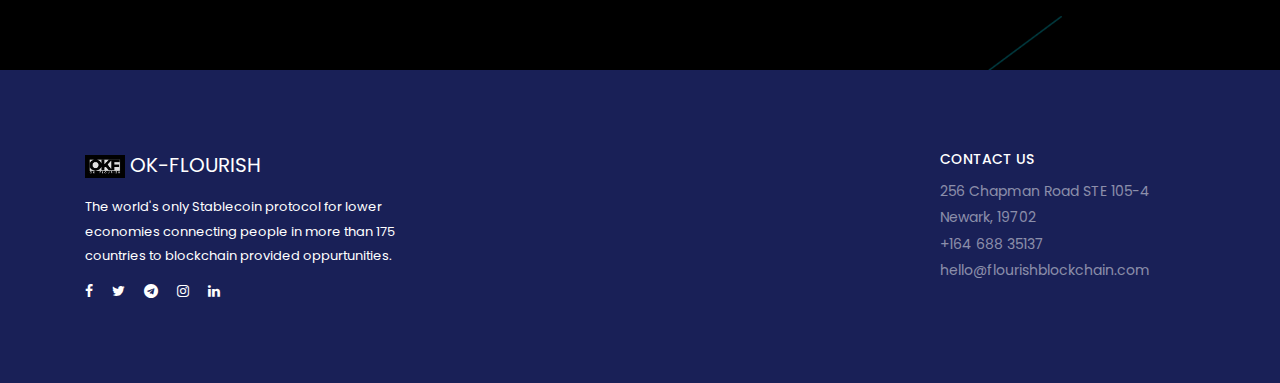
==== commit 83ac979e: "added new page" ====
--- a/index.html
+++ b/index.html
@@ -66,7 +66,7 @@
                         </div>
                     </li> -->
             <li class="nav-item">
-              <a class="nav-link" href="#about">About Us</a>
+              <a class="nav-link" href="#team">About Us</a>
             </li>
             <li class="nav-item">
               <a class="nav-link" href="#services">Features</a>
@@ -78,10 +78,15 @@
               <a class="nav-link" href="#roadmap">Roadmap</a>
             </li>
             <li class="nav-item">
-              <a class="nav-link" href="#contact">Contact</a>
+              <a
+                class="nav-link"
+                href="./docs/pitchdeck.html"
+                target="_blank"
+                >Pitch Deck</a
+              >
             </li>
             <li class="lh-55px">
-              <a href="#" class="btn more-btn ml-50">Contact Us</a>
+              <a href="#contact" class="btn more-btn ml-50">Contact Us</a>
             </li>
           </ul>
         </div>
@@ -89,6 +94,7 @@
     </nav>
     <!-- ##### Header Area End ##### -->
 
+    
     <!-- ##### Welcome Area Start ##### -->
     <section class="hero-section moving section-padding" id="home">
       <!-- Hero Content -->
@@ -102,7 +108,7 @@
                   <!-- <h3 class="special-head dark">Creative landing page template</h3> -->
                 </div>
                 <h1 class="fadeInUp" data-wow-delay="0.2s">
-                  The Blockchain for Personal Finance
+                  The World's only Stablecoin Protocol for Lower Economies
                 </h1>
                 <p class="w-text fadeInUp" data-wow-delay="0.3s">
                   With Ok-Flourish stablecoins for lower economies, investment
@@ -110,8 +116,13 @@
                   individuals are now avaible to you
                 </p>
                 <div class="dream-btn-group fadeInUp" data-wow-delay="0.4s">
-                  <a href="https://app.gitbook.com/s/IAtkpVHFzIFRABDz0GL7/" class="btn more-btn mr-3">Whitepaper</a>
-                  <a href="https://flourishblockchain.gitbook.io/ok-flourish-pitch-deck/" class="btn more-btn">Buy Token</a>
+                  <a
+                    target="_blank"
+                    href="https://ok-flourish.gitbook.io/whitepaper/"
+                    class="btn more-btn mr-3"
+                    >Whitepaper</a
+                  >
+                  <a target="_blank" href="#" class="btn more-btn">Buy Token</a>
                 </div>
               </div>
             </div>
@@ -140,7 +151,7 @@
           </div>
           <h2 class="fadeInUp" data-wow-delay="0.3s">Our Token Prices</h2>
           <p class="fadeInUp" data-wow-delay="0.4s">
-            Final tokens selection for contribution would generally be
+            Final token selection for purchasing OKF tokens would generally be
             determined by launchpad platforms chosen
           </p>
         </div>
@@ -249,7 +260,7 @@
 
     <!-- ##### Our Services Area Start ##### -->
     <section class="our_services_area section-padding-0-0 clearfix">
-      <div class="container">
+      <div class="container" id="services">
         <div class="section-heading text-center">
           <!-- Dream Dots -->
           <div
@@ -1034,9 +1045,9 @@
           </div>
 
           <!-- Kabuto Yakoshi -->
-          <div class="col-12 col-sm-6 col-lg-3">
+          <!-- <div class="col-12 col-sm-6 col-lg-3">
             <div class="single-team-member fadeInUp" data-wow-delay="0.3s">
-              <!-- Image -->
+              Image
               <div class="team-member-thumb">
                 <img
                   src="img/new/team/kabuto-yakoshi.png"
@@ -1044,19 +1055,19 @@
                   alt=""
                 />
               </div>
-              <!-- Team Info -->
+              Team Info
               <div class="team-info">
                 <h5 class="w-text">Kabuto Yakoshi</h5>
                 <p class="g-text">Chief Technical Officer</p>
               </div>
-              <!-- Social Icon -->
+              Social Icon
               <div class="team-member-social-icon">
                 <a href="https://www.linkedin.com/in/kabuto-yakushi-a07614202/"
                   ><i class="fa fa-linkedin"></i
                 ></a>
               </div>
             </div>
-          </div>
+          </div> -->
 
           <!-- John Lee -->
           <div class="col-12 col-sm-6 col-lg-3">
@@ -1072,7 +1083,7 @@
               <!-- Team Info -->
               <div class="team-info">
                 <h5 class="w-text">John Lee</h5>
-                <p class="g-text">Blockchain Developer</p>
+                <p class="g-text">Chief Technical Officer</p>
               </div>
               <!-- Social Icon -->
               <div class="team-member-social-icon">
@@ -1312,7 +1323,7 @@
             <div class="col-12 col-lg-3 col-md-6">
               <div class="contact_info_area d-sm-flex justify-content-between">
                 <!-- Content Info -->
-                
+
                 <!-- <div
                   class="contact_info mt-x text-center fadeInUp"
                   data-wow-delay="0.3s"
--- a/css/style.css
+++ b/css/style.css
@@ -1063,7 +1063,7 @@
     overflow: hidden;
     background-color: black;
      /* background: url('/img/new/home-bg.png') no-repeat center top;   */
-     background: url('/img/new/home-bg-3.jpg') no-repeat center top;  
+     background: url('../img/new/home-bg-3.jpg') no-repeat center top;  
      background-size: cover;
      background-position: center;
      height: 100vh;
